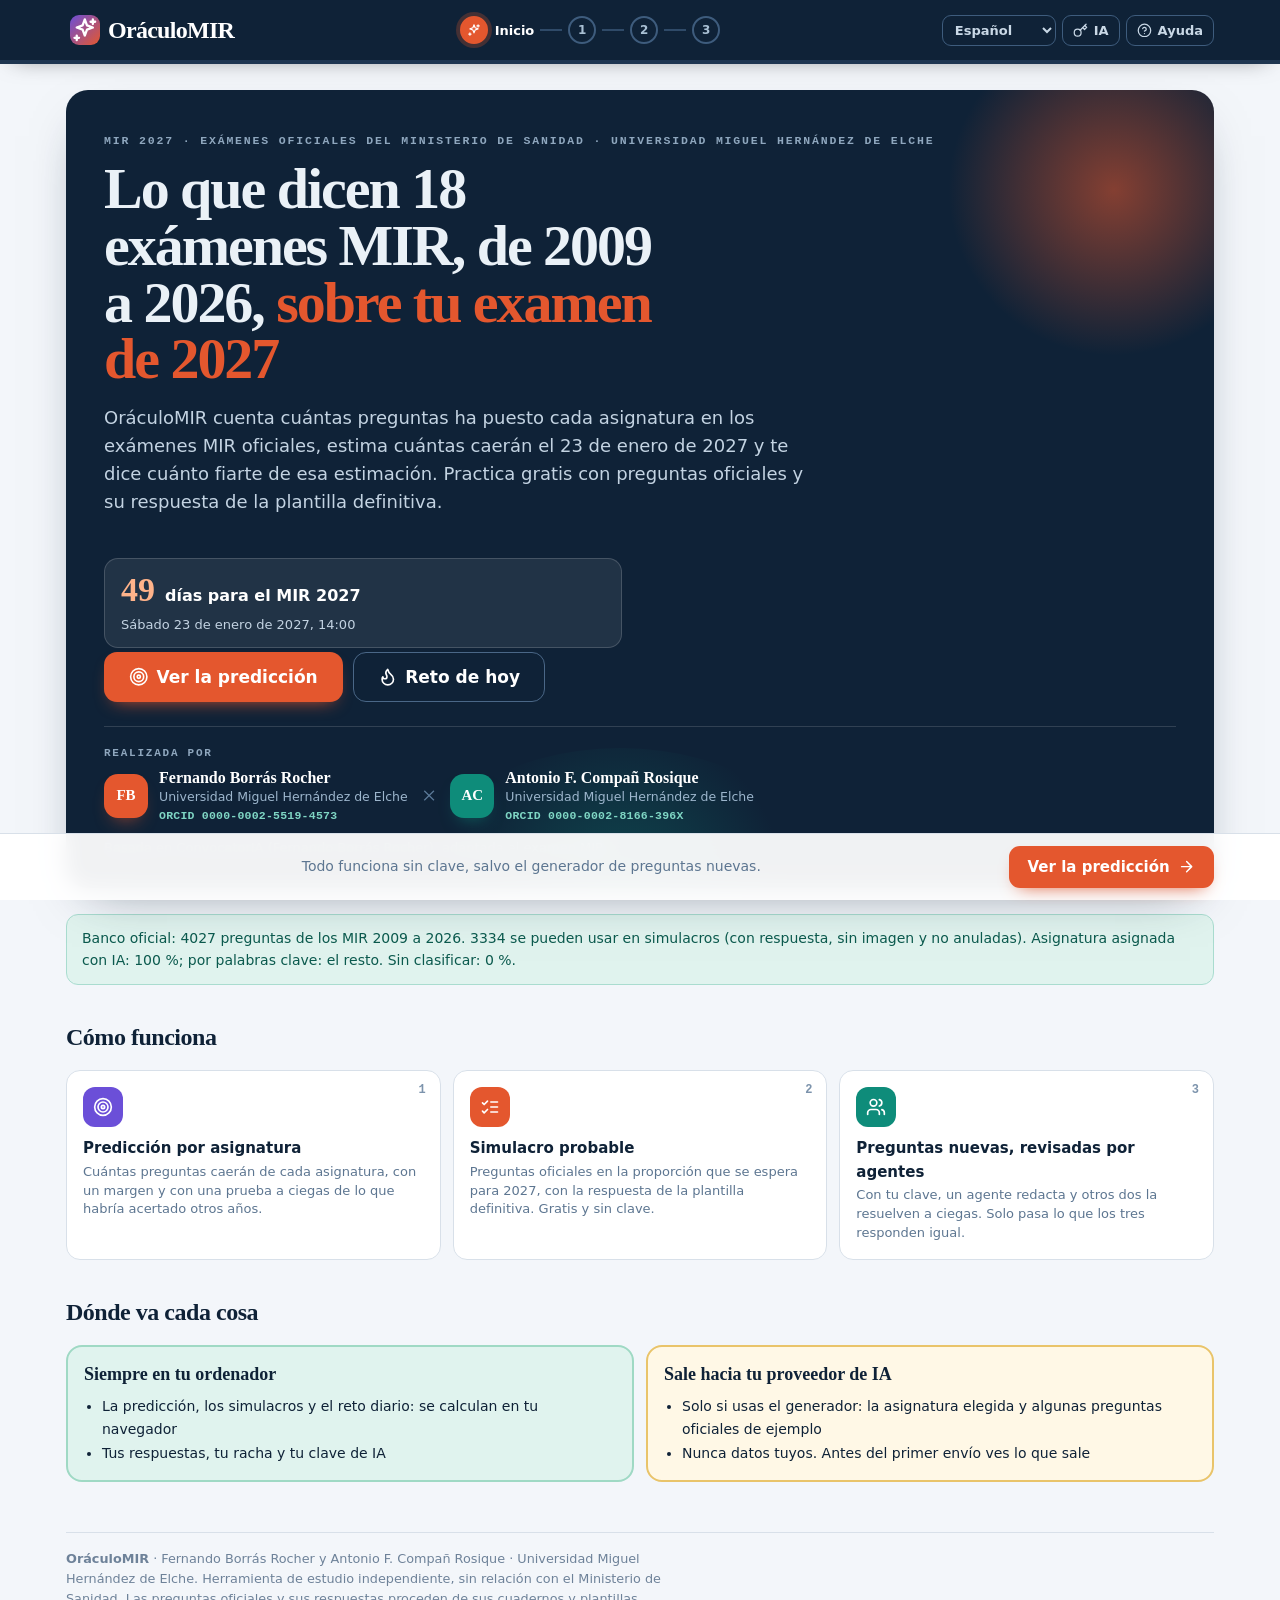
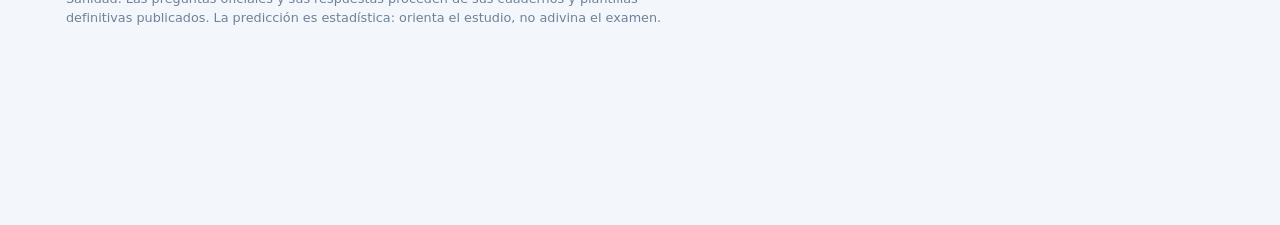
==== index.html @ 6fa1ce44 "Imágenes en las preguntas: 130 imágenes de 2012, 2013, 2022, 2023 y 2026, asignadas por rótulo (de t" ====
<!DOCTYPE html>
<html lang="es"><head><meta charset="utf-8"><meta name="viewport" content="width=device-width,initial-scale=1"><meta name="theme-color" content="#0F2237">
<meta http-equiv="Content-Security-Policy" content="default-src 'none'; script-src 'unsafe-inline'; style-src 'unsafe-inline' https://fonts.googleapis.com; font-src https://fonts.gstatic.com; img-src data: blob: 'self'; media-src blob: data:; connect-src https://api.openai.com https://generativelanguage.googleapis.com https://api.anthropic.com 'self'; base-uri 'none'; form-action 'none'">
<meta name="author" content="Fernando Borrás Rocher; Antonio F. Compañ Rosique">
<meta name="description" content="Qué asignaturas caerán en el MIR 2027, con simulacros de preguntas oficiales">
<title>OráculoMIR · Qué asignaturas caerán en el MIR 2027, con simulacros de preguntas oficiales</title><link rel="preconnect" href="https://fonts.googleapis.com">
<link rel="preconnect" href="https://fonts.gstatic.com" crossorigin>
<link href="https://fonts.googleapis.com/css2?family=Bricolage+Grotesque:opsz,wght@12..96,500;12..96,700;12..96,800&family=Instrument+Sans:ital,wght@0,400;0,500;0,600;0,700;1,400&family=JetBrains+Mono:wght@400;600&display=swap" rel="stylesheet">

<style>
:root{
  --tinta:#0F2237; --acero:#2E4B6B; --acero-claro:#7C93AC; --gris:#5D7691;
  --papel:#F3F6FA; --blanco:#FFFFFF; --linea:#D8E0E9; --linea-2:#E8EEF4;
  --brasa:#E4572E; --brasa-osc:#C9441F; --brasa-suave:#FDEBE4;
  --forjado:#0E7C6B; --forjado-suave:#E0F3EE; --aviso:#8A3617;
  --c-ctx:#1F6FB2; --c-comp:#6B4FD8; --c-rda:#0E8C7A; --c-tema:#C98200; --c-eval:#E4572E; --c-final:#2E4B6B;
  --sombra:0 1px 0 rgba(15,34,55,.05), 0 14px 34px -22px rgba(15,34,55,.45);
  --sombra-alta:0 2px 0 rgba(15,34,55,.04), 0 22px 50px -24px rgba(15,34,55,.55);
  --r:14px;
  --display:"Bricolage Grotesque",Georgia,serif;
  --texto:"Instrument Sans",system-ui,-apple-system,"Segoe UI",sans-serif;
  --mono:"JetBrains Mono",ui-monospace,monospace;
}
*{box-sizing:border-box}
html,body{margin:0;padding:0}
body{background:var(--papel);color:var(--tinta);font-family:var(--texto);font-size:16px;line-height:1.55;-webkit-font-smoothing:antialiased;padding-bottom:84px}
a{color:var(--acero)}
:focus-visible{outline:3px solid var(--brasa);outline-offset:2px;border-radius:6px}
.hidden{display:none!important}
svg.i{width:1.15em;height:1.15em;vertical-align:-.2em;fill:none;stroke:currentColor;stroke-width:2;stroke-linecap:round;stroke-linejoin:round;flex:none}
code{font-family:var(--mono);font-size:.85em;background:var(--linea-2);padding:1px 5px;border-radius:5px}

/* Barra superior */
.topbar{position:sticky;top:0;z-index:40;background:var(--tinta);color:#EAF1F7;box-shadow:0 6px 24px -14px rgba(0,0,0,.6)}
.tb-in{max-width:1180px;margin:0 auto;padding:10px 16px;display:flex;align-items:center;gap:14px}
.logo{background:none;border:0;color:#fff;font-family:var(--display);font-weight:800;font-size:24px;letter-spacing:-.03em;cursor:pointer;padding:2px 4px;display:flex;align-items:center;gap:8px}
.logo em{font-style:normal;color:var(--brasa)}
.logo .anv{width:30px;height:30px;border-radius:9px;background:var(--brasa);display:grid;place-items:center;color:#fff}
.stepper{flex:1;display:flex;align-items:center;justify-content:center;min-width:0}
.sdot{display:flex;align-items:center;gap:7px;background:none;border:0;color:#8FA7BE;font:600 13px var(--texto);padding:6px;cursor:pointer;border-radius:10px;white-space:nowrap}
.sdot:disabled{cursor:not-allowed;opacity:.45}
.sdot .n{width:28px;height:28px;border-radius:50%;display:grid;place-items:center;border:2px solid #3E5C7D;font-size:12px;color:#A9C0D4;transition:all .2s}
.sdot .n svg{width:14px;height:14px}
.sdot[data-state="done"] .n{background:var(--forjado);border-color:var(--forjado);color:#fff}
.sdot[data-state="now"]{color:#fff}
.sdot[data-state="now"] .n{background:var(--brasa);border-color:var(--brasa);color:#fff;box-shadow:0 0 0 4px rgba(228,87,46,.25)}
.sdot:not(:disabled):hover{background:rgba(255,255,255,.06)}
.sline{flex:0 1 26px;height:2px;background:#2F4A68;min-width:6px}
.sline.on{background:var(--forjado)}
.tb-tools{display:flex;gap:6px}
.tb-btn{background:transparent;border:1px solid #3E5C7D;color:#C9D8E6;border-radius:9px;padding:6px 10px;font:600 13px var(--texto);cursor:pointer;display:flex;align-items:center;gap:6px}
.tb-btn:hover{border-color:var(--brasa);color:#fff}
.progress{height:4px;background:#1E3550}
.progress span{display:block;height:100%;width:0;background:linear-gradient(90deg,var(--brasa),#F59E0B);transition:width .4s}
@media(max-width:960px){.sdot .lbl{display:none}.sdot[data-state="now"] .lbl{display:inline}}
@media(max-width:720px){
  .tb-in{flex-wrap:wrap;gap:8px}
  .stepper{order:3;flex-basis:100%;justify-content:space-between}
  .sdot[data-state="now"] .lbl{display:none}
  .tb-btn .lbl{display:none}
}

/* Pantallas */
main{max-width:1180px;margin:0 auto;padding:26px 16px 40px}
.screen{display:none}
.screen.on{display:block}
@media(prefers-reduced-motion:no-preference){.screen.on{animation:rise .35s cubic-bezier(.2,.7,.3,1) both}@keyframes rise{from{opacity:0;transform:translateY(10px)}to{opacity:1;transform:none}}}
.sh{display:flex;gap:18px;align-items:flex-start;margin:4px 0 22px}
.sh-ico{width:64px;height:64px;border-radius:18px;background:var(--c,var(--brasa));color:#fff;display:grid;place-items:center;flex:none;box-shadow:0 12px 24px -14px var(--c,var(--brasa))}
.sh-ico svg{width:32px;height:32px}
.sh-step{font:600 12px var(--mono);letter-spacing:.12em;text-transform:uppercase;color:var(--acero-claro);margin:4px 0}
.sh h2{font-family:var(--display);font-weight:800;font-size:clamp(26px,3.6vw,38px);letter-spacing:-.025em;line-height:1.05;margin:0 0 6px}
.sh-lede{margin:0;color:var(--gris);font-size:16.5px;max-width:70ch}
@media(max-width:600px){.sh-ico{width:48px;height:48px;border-radius:14px}.sh-ico svg{width:24px;height:24px}}

.card{background:var(--blanco);border:1px solid var(--linea);border-radius:var(--r);box-shadow:var(--sombra);padding:20px;margin-bottom:18px}
.card h3{font-family:var(--display);font-weight:700;font-size:19px;letter-spacing:-.01em;margin:0 0 4px;display:flex;align-items:center;gap:9px}
.card h3 .num{width:26px;height:26px;border-radius:8px;background:var(--tinta);color:#fff;font:700 13px var(--mono);display:grid;place-items:center}
.card .sub{margin:0 0 14px;color:var(--gris);font-size:14px}
.grid2{display:grid;grid-template-columns:1fr 1fr;gap:14px}
.cols{display:grid;grid-template-columns:minmax(0,1.45fr) minmax(0,1fr);gap:20px;align-items:start}
.sticky{position:sticky;top:96px}
@media(max-width:900px){.cols{grid-template-columns:1fr}.sticky{position:static}}
@media(max-width:640px){.grid2{grid-template-columns:1fr}}

label,.lab{display:block;font-size:13.5px;font-weight:600;margin:0 0 6px;color:var(--acero)}
label small,.lab small{font-weight:500;color:var(--acero-claro)}
input[type=text],input[type=password],input[type=number],textarea,select{width:100%;padding:11px 13px;border:1.5px solid var(--linea);border-radius:10px;font-family:var(--texto);font-size:15px;color:var(--tinta);background:#fff;transition:border-color .15s,box-shadow .15s}
input:focus,textarea:focus,select:focus{outline:none;border-color:var(--acero-claro);box-shadow:0 0 0 4px rgba(124,147,172,.18)}
input.bad{border-color:var(--brasa);box-shadow:0 0 0 4px rgba(228,87,46,.15)}
textarea{resize:vertical;min-height:96px;line-height:1.5}
input::placeholder,textarea::placeholder{color:#9DB0C2}
.field{margin-bottom:16px}
.help{font-size:12.8px;color:var(--gris);margin:6px 0 0}
.help b{color:var(--acero)}

button{font-family:var(--texto);cursor:pointer}
.btn{display:inline-flex;align-items:center;gap:8px;border-radius:11px;font-weight:600;font-size:15px;border:1.5px solid transparent;padding:11px 18px;transition:transform .08s,background .15s,border-color .15s;text-decoration:none;line-height:1.2}
.btn:active{transform:translateY(1px)}
.btn-primary{background:var(--brasa);color:#fff;box-shadow:0 8px 18px -10px var(--brasa)}
.btn-primary:hover{background:var(--brasa-osc)}
.btn-big{font-size:17px;padding:14px 24px;border-radius:13px}
.btn-dark{background:var(--tinta);color:#fff}
.btn-dark:hover{background:#1c3656}
.btn-ghost{background:#fff;border-color:var(--linea);color:var(--acero)}
.btn-ghost:hover{border-color:var(--acero-claro);background:#F7FAFC}
.btn-ok{background:var(--forjado);color:#fff}
.btn-ok:hover{background:#0b6457}
.btn-word{background:#2B579A;color:#fff}
.btn-word:hover{background:#1e3f7a}
.btn-sm{padding:7px 12px;font-size:13.5px;border-radius:9px}
.btn:disabled{opacity:.55;cursor:not-allowed}
.actions{display:flex;gap:10px;flex-wrap:wrap;align-items:center}

.chips{display:flex;gap:8px;flex-wrap:wrap}
.chip{background:#fff;border:1.5px solid var(--linea);border-radius:999px;padding:7px 13px;font-size:13.5px;color:var(--acero);cursor:pointer;display:inline-flex;align-items:center;gap:6px;line-height:1.25;text-align:left}
.chip:hover{border-color:var(--brasa);color:var(--brasa)}
.chip[aria-pressed="true"]{background:var(--tinta);border-color:var(--tinta);color:#fff}
.chip.mini-ex{font-size:12.5px;padding:4px 10px;border-style:dashed}
.seg{display:flex;flex-wrap:wrap;gap:6px}
.seg button{border:1.5px solid var(--linea);background:#fff;border-radius:9px;padding:7px 11px;font-size:13.5px;font-weight:600;color:var(--acero)}
.seg button:hover{border-color:var(--acero-claro)}
.seg button[aria-pressed="true"]{background:var(--tinta);border-color:var(--tinta);color:#fff}

.meto{display:grid;grid-template-columns:repeat(auto-fill,minmax(180px,1fr));gap:8px}
.meto button{text-align:left;background:#fff;border:1.5px solid var(--linea);border-radius:12px;padding:10px 12px;color:var(--tinta)}
.meto button b{display:block;font-size:14px}
.meto button span{display:block;font-size:12.3px;color:var(--gris);line-height:1.35;margin-top:2px}
.meto button:hover{border-color:var(--acero-claro)}
.meto button[aria-pressed="true"]{border-color:var(--tinta);box-shadow:0 0 0 2px var(--tinta);background:var(--papel)}

.tip{display:flex;gap:12px;background:#FFF8E6;border:1px solid #F3DDA0;border-radius:12px;padding:13px 15px;font-size:14px;color:#6B4E00;margin-bottom:18px}
.tip svg{width:22px;height:22px;color:#C98200;flex:none;margin-top:1px}
.tip strong{color:#523B00}
.aviso{background:var(--brasa-suave);border:1px solid #F3C7B5;border-radius:12px;padding:13px 15px;font-size:14px;color:var(--aviso);margin-bottom:16px}
.okbox{background:var(--forjado-suave);border:1px solid #A9DCCF;border-radius:12px;padding:13px 15px;font-size:14px;color:#0B5A4E;margin-bottom:16px;display:flex;gap:12px;align-items:center;flex-wrap:wrap}

/* Inicio */
.hero{background:var(--tinta);color:#EAF1F7;border-radius:22px;padding:40px 36px;position:relative;overflow:hidden;margin-bottom:26px;box-shadow:var(--sombra-alta)}
.hero::before{content:"";position:absolute;right:-80px;top:-80px;width:360px;height:360px;border-radius:50%;background:radial-gradient(circle,rgba(228,87,46,.55),transparent 65%)}
.hero::after{content:"";position:absolute;left:30%;bottom:-140px;width:420px;height:280px;border-radius:50%;background:radial-gradient(circle,rgba(14,140,122,.35),transparent 65%)}
.hero>*{position:relative;z-index:1}
@media(max-width:600px){.hero{padding:28px 20px;border-radius:18px}}
.eyebrow{font:600 11.5px var(--mono);letter-spacing:.16em;text-transform:uppercase;color:#8FA7BE;margin:0 0 14px}
.hero h1{font-family:var(--display);font-weight:800;font-size:clamp(34px,5.4vw,58px);line-height:.98;letter-spacing:-.035em;margin:0 0 16px;max-width:17ch}
.hero h1 em{font-style:normal;color:var(--brasa)}
.hero p.lede{max-width:62ch;font-size:18px;color:#C3D3E2;margin:0 0 24px}
.hero .actions .btn-ghost{background:transparent;color:#fff;border-color:#4A6787}
.hero .actions .btn-ghost:hover{border-color:#fff}
.draft{margin-top:18px;background:rgba(255,255,255,.07);border:1px solid rgba(255,255,255,.18);border-radius:12px;padding:12px 14px;display:flex;gap:12px;align-items:center;flex-wrap:wrap;font-size:14.5px}
.sec-title{font-family:var(--display);font-weight:800;font-size:24px;letter-spacing:-.02em;margin:34px 0 6px}
.sec-sub{color:var(--gris);margin:0 0 16px}
.journey{display:grid;grid-template-columns:repeat(4,1fr);gap:12px}
.jstop{background:#fff;border:1px solid var(--linea);border-radius:14px;padding:16px;position:relative}
.jstop .ji{width:40px;height:40px;border-radius:12px;display:grid;place-items:center;color:#fff;background:var(--c);margin-bottom:10px}
.jstop .ji svg{width:20px;height:20px}
.jstop b{display:block;font-size:15px;margin-bottom:2px}
.jstop span{display:block;font-size:13px;color:var(--gris);line-height:1.45}
.jstop .jn{position:absolute;top:12px;right:14px;font:700 12px var(--mono);color:var(--acero-claro)}
@media(max-width:900px){.journey{grid-template-columns:1fr 1fr}}
@media(max-width:480px){.journey{grid-template-columns:1fr}}

.parts{display:grid;grid-template-columns:repeat(auto-fill,minmax(250px,1fr));gap:10px}
.part{display:flex;gap:12px;align-items:flex-start;background:#fff;border:1px solid var(--linea);border-radius:12px;padding:12px 14px}
.part .pi{width:34px;height:34px;border-radius:10px;background:color-mix(in srgb,var(--c) 14%,#fff);color:var(--c);display:grid;place-items:center;flex:none}
.part b{display:block;font-size:14.5px}
.part span{display:block;font-size:12.8px;color:var(--gris);line-height:1.4}

.examples{display:grid;grid-template-columns:repeat(auto-fill,minmax(230px,1fr));gap:14px}
.excard{background:#fff;border:1px solid var(--linea);border-radius:16px;padding:16px;display:flex;flex-direction:column;gap:8px;box-shadow:var(--sombra);position:relative;overflow:hidden;text-align:left;font:inherit;color:inherit;cursor:pointer;transition:transform .15s,box-shadow .15s}
.excard:hover{transform:translateY(-3px);box-shadow:var(--sombra-alta)}
.excard::before{content:"";position:absolute;left:0;top:0;right:0;height:5px;background:var(--c)}
.excard .emo{font-size:32px;line-height:1}
.excard .area{font:700 11px var(--mono);letter-spacing:.1em;text-transform:uppercase;color:var(--acero-claro)}
.excard b{font-family:var(--display);font-size:18px;letter-spacing:-.01em;line-height:1.15}
.excard p{margin:0;font-size:13.5px;color:var(--gris);flex:1}
.badge{display:inline-flex;align-items:center;gap:5px;font-size:12px;font-weight:700;color:var(--c);background:color-mix(in srgb,var(--c) 12%,#fff);border-radius:999px;padding:3px 9px;align-self:flex-start}

/* Clave */
.keyrow{display:flex;gap:8px}
.keyrow input{flex:1;font-family:var(--mono);font-size:14px}
.eye{width:46px;flex:none;border:1.5px solid var(--linea);background:#fff;border-radius:10px;color:var(--acero);display:grid;place-items:center}
.light{display:flex;align-items:center;gap:10px;padding:12px 14px;border-radius:12px;background:var(--papel);margin-top:14px;font-size:14.5px;font-weight:600}
.light .bulbo{width:14px;height:14px;border-radius:50%;background:#B8C5D3;box-shadow:0 0 0 4px rgba(184,197,211,.3);flex:none}
.light[data-s="ok"] .bulbo{background:#16A34A;box-shadow:0 0 0 4px rgba(22,163,74,.22)}
.light[data-s="err"] .bulbo{background:var(--brasa);box-shadow:0 0 0 4px rgba(228,87,46,.22)}
.light[data-s="wait"] .bulbo{background:#F59E0B;box-shadow:0 0 0 4px rgba(245,158,11,.25)}
.olsteps{list-style:none;padding:0;margin:0;counter-reset:o;display:flex;flex-direction:column;gap:12px}
.olsteps li{counter-increment:o;display:flex;gap:12px;font-size:14.5px;align-items:flex-start}
.olsteps li::before{content:counter(o);width:28px;height:28px;border-radius:50%;background:var(--brasa-suave);color:var(--brasa);font:700 13px var(--mono);display:grid;place-items:center;flex:none}

/* Acordeones */
.acc{background:#fff;border:1px solid var(--linea);border-radius:var(--r);margin-bottom:12px;box-shadow:var(--sombra);overflow:hidden}
.acc>summary{list-style:none;cursor:pointer;padding:15px 18px;display:flex;align-items:center;gap:12px}
.acc>summary::-webkit-details-marker{display:none}
.acc>summary .ai{width:36px;height:36px;border-radius:10px;background:var(--papel);color:var(--acero);display:grid;place-items:center;flex:none}
.acc[open]>summary .ai{background:var(--tinta);color:#fff}
.acc>summary b{font-family:var(--display);font-size:17px;display:block}
.acc>summary small{display:block;color:var(--gris);font-size:13px}
.acc>summary .chev{margin-left:auto;transition:transform .2s;color:var(--acero-claro)}
.acc[open]>summary .chev{transform:rotate(180deg)}
.acc .inner{padding:4px 18px 18px;border-top:1px solid var(--linea-2)}
.acc .inner>*:first-child{margin-top:14px}
.prompt-ta{font-family:var(--mono);font-size:12.3px;min-height:130px;background:#FBFDFE}

/* Resumen lateral */
.sum h3{margin-bottom:10px}
.stats{display:grid;grid-template-columns:1fr 1fr;gap:8px;margin-bottom:14px}
.stat{background:var(--papel);border-radius:12px;padding:10px 12px}
.stat b{display:block;font:800 24px var(--display);letter-spacing:-.02em;line-height:1.1}
.stat span{font-size:12.3px;color:var(--gris)}
.checks{list-style:none;margin:0;padding:0;display:flex;flex-direction:column;gap:6px;font-size:14px}
.checks li{display:flex;gap:9px;align-items:center;color:var(--gris)}
.checks li .ck{width:20px;height:20px;border-radius:50%;border:2px solid var(--linea);display:grid;place-items:center;flex:none}
.checks li.on{color:var(--tinta)}
.checks li.on .ck{background:var(--forjado);border-color:var(--forjado);color:#fff}
.checks li .ck svg{width:12px;height:12px}
.docname{margin-top:14px;padding:11px 13px;border-radius:11px;background:var(--tinta);color:#C3D3E2;font-size:13.5px}
.docname b{color:#fff}

/* Generación */
.agents{display:flex;flex-direction:column;gap:10px}
.agent{background:#fff;border:1px solid var(--linea);border-radius:var(--r);box-shadow:var(--sombra);overflow:hidden;transition:border-color .2s}
.agent-h{display:flex;align-items:center;gap:14px;padding:14px 16px;cursor:pointer}
.agent .ai{width:42px;height:42px;border-radius:12px;background:color-mix(in srgb,var(--c) 14%,#fff);color:var(--c);display:grid;place-items:center;flex:none;transition:all .2s}
.agent .ai svg{width:20px;height:20px}
.agent-t{flex:1;min-width:0}
.agent-t b{display:block;font-family:var(--display);font-size:16.5px}
.agent-t span{display:block;font-size:13px;color:var(--gris)}
.pill{font-size:12.5px;font-weight:700;border-radius:999px;padding:4px 10px;background:var(--linea-2);color:var(--gris);white-space:nowrap}
.agent[data-s="run"]{border-color:#F59E0B}
.agent[data-s="run"] .ai{background:var(--c);color:#fff;animation:pulse 1s infinite alternate}
.agent[data-s="run"] .pill{background:#FFF1D6;color:#8A5A00}
.agent[data-s="ok"] .ai{background:var(--c);color:#fff}
.agent[data-s="ok"] .pill{background:var(--forjado-suave);color:var(--forjado)}
.agent[data-s="err"]{border-color:var(--brasa)}
.agent[data-s="err"] .pill{background:var(--brasa-suave);color:var(--brasa)}
.agent-b{display:none;padding:4px 18px 16px 72px;font-size:14px;border-top:1px solid var(--linea-2);background:#FBFDFE}
.agent.open .agent-b{display:block}
@media(max-width:600px){.agent-b{padding-left:18px}}
@keyframes pulse{from{transform:scale(1);box-shadow:0 0 0 0 rgba(228,87,46,.5)}to{transform:scale(1.06);box-shadow:0 0 0 10px rgba(228,87,46,0)}}
.forging{display:flex;align-items:center;gap:14px;padding:16px 18px;border-radius:14px;background:var(--tinta);color:#fff;margin-bottom:16px}
.forging .spark{width:44px;height:44px;border-radius:12px;background:var(--brasa);display:grid;place-items:center;flex:none;animation:pulse 1s infinite alternate}
.forging.done .spark{background:var(--forjado);animation:none}
.forging.err .spark{animation:none}
.forging b{font-family:var(--display);font-size:18px;display:block}
.forging span{font-size:14px;color:#C3D3E2}
.mini-list{margin:10px 0 0;padding:0;list-style:none}
.mini-list li{padding:5px 0;border-bottom:1px solid var(--linea-2)}
.mini-list li:last-child{border-bottom:0}
.code{display:inline-block;font:700 11px var(--mono);border-radius:5px;padding:1px 6px;margin-right:6px;background:var(--linea-2);color:var(--acero)}

/* Guía */
.res-head{display:flex;gap:14px;align-items:center;flex-wrap:wrap;margin-bottom:16px}
.res-head h2{font-family:var(--display);font-weight:800;font-size:clamp(24px,3vw,32px);letter-spacing:-.02em;margin:0;flex:1;min-width:240px;line-height:1.1}
.doc{background:#fff;border:1px solid var(--linea);border-radius:18px;box-shadow:var(--sombra-alta);padding:40px 44px;max-width:900px;margin:0 auto}
@media(max-width:700px){.doc{padding:22px 16px}}
.doc-h{border-bottom:3px solid var(--tinta);padding-bottom:18px;margin-bottom:26px}
.doc-kind{font:600 12px var(--mono);letter-spacing:.12em;text-transform:uppercase;color:var(--brasa);margin:0 0 6px}
.doc-h h1{font-family:var(--display);font-weight:800;font-size:clamp(26px,3.4vw,36px);letter-spacing:-.025em;line-height:1.05;margin:0 0 12px}
.meta{display:flex;flex-wrap:wrap;gap:6px}
.meta span{font-size:12.8px;font-weight:600;background:var(--papel);color:var(--acero);border-radius:999px;padding:4px 11px}
.dsec{margin-bottom:28px}
.dsec h2{font-family:var(--display);font-weight:700;font-size:20px;letter-spacing:-.01em;margin:0 0 10px;display:flex;align-items:center;gap:10px}
.dsec h2 .num{width:28px;height:28px;border-radius:8px;background:var(--tinta);color:#fff;font:700 13px var(--mono);display:grid;place-items:center;flex:none}
.dsec p{margin:0 0 10px;max-width:75ch}
.sublab{font-size:13px;font-weight:700;color:var(--acero-claro);margin:14px 0 6px}
.row{display:flex;gap:10px;padding:8px 0;border-bottom:1px solid var(--linea-2);font-size:14.5px;align-items:flex-start}
.row:last-child{border-bottom:0}
.row .code{margin-top:2px;flex:none}
.code.cg{background:#E6F0FA;color:var(--c-ctx)}
.code.ce{background:#EEEAFB;color:var(--c-comp)}
.code.bl{background:var(--forjado-suave);color:var(--forjado)}
.code.tm{background:var(--tinta);color:#fff}
.row .hrs{margin-left:auto;font-size:12.5px;color:var(--gris);white-space:nowrap}
.blk{font-weight:700;margin:16px 0 4px;display:flex;gap:8px;align-items:baseline}
.blk small{font-weight:500;color:var(--gris)}
.tbl-wrap{overflow-x:auto}
table.t{width:100%;border-collapse:collapse;font-size:14px}
table.t th{background:var(--tinta);color:#fff;text-align:left;padding:9px 11px;font-size:12.5px;font-weight:700}
table.t td{padding:9px 11px;border-bottom:1px solid var(--linea-2);vertical-align:top}
table.t tr:nth-child(even) td{background:#FAFCFE}
.peso{font-weight:800;color:var(--brasa);white-space:nowrap}
.note{margin-top:12px;padding:11px 14px;background:var(--papel);border-left:4px solid var(--forjado);border-radius:8px;font-size:14px}
.demo-flag{background:#FFF8E6;border:1px solid #F3DDA0;color:#6B4E00;border-radius:12px;padding:11px 15px;font-size:14px;margin:0 auto 16px;max-width:900px;display:flex;gap:10px;align-items:center;flex-wrap:wrap}
.demo-flag svg{color:#C98200}

/* Navegación inferior */
.bottomnav{position:fixed;left:0;right:0;bottom:0;z-index:35;background:rgba(255,255,255,.94);backdrop-filter:blur(10px);-webkit-backdrop-filter:blur(10px);border-top:1px solid var(--linea)}
.bn-in{max-width:1180px;margin:0 auto;padding:12px 16px;display:flex;align-items:center;gap:12px}
.bn-hint{flex:1;text-align:center;font-size:14px;color:var(--gris)}
.bn-hint b{color:var(--tinta)}
@media(max-width:600px){.bn-hint{display:none}.bn-in{justify-content:space-between}}

/* Modal */
.modal{position:fixed;inset:0;z-index:60;background:rgba(15,34,55,.55);display:none;align-items:flex-start;justify-content:center;padding:6vh 16px;overflow:auto}
.modal.on{display:flex}
.modal-box{background:#fff;border-radius:18px;max-width:760px;width:100%;box-shadow:var(--sombra-alta);overflow:hidden}
.modal-head{display:flex;align-items:center;gap:12px;padding:16px 20px;background:var(--tinta);color:#fff}
.modal-head h2{font-family:var(--display);font-size:22px;margin:0;flex:1}
.modal-head button{background:transparent;border:1px solid #4A6787;color:#fff;border-radius:9px;padding:6px 10px}
.modal-body{padding:18px 20px 22px}
.glos{display:grid;grid-template-columns:1fr 1fr;gap:10px}
@media(max-width:600px){.glos{grid-template-columns:1fr}}
.glos div{background:var(--papel);border-radius:12px;padding:12px 14px}
.glos b{display:block;font-family:var(--display);font-size:16px;margin-bottom:2px}
.glos span{font-size:13.8px;color:var(--acero)}
.hist{display:flex;align-items:center;gap:12px;padding:12px 14px;border:1px solid var(--linea);border-radius:12px;margin-bottom:8px}
.hist-t{flex:1;min-width:0;cursor:pointer}
.hist-t b{display:block;font-size:15px}
.hist-t span{font-size:12.8px;color:var(--gris)}
.hist:hover{border-color:var(--acero-claro)}
.iconbtn{width:34px;height:34px;border-radius:9px;border:1.5px solid var(--linea);background:#fff;color:var(--acero);display:grid;place-items:center;padding:0}
.iconbtn:hover{border-color:var(--brasa);color:var(--brasa)}
.empty{text-align:center;color:var(--gris);padding:30px 10px}

.toast{position:fixed;left:50%;bottom:96px;transform:translateX(-50%) translateY(20px);background:var(--tinta);color:#fff;padding:11px 18px;border-radius:12px;font-size:14.5px;font-weight:600;opacity:0;pointer-events:none;transition:all .25s;z-index:70;max-width:90vw;text-align:center;box-shadow:var(--sombra-alta)}
.toast.on{opacity:1;transform:translateX(-50%)}
footer{max-width:1180px;margin:0 auto;padding:0 16px 30px;font-size:13px;color:#6E8299}
footer hr{border:0;border-top:1px solid var(--linea);margin:0 0 14px}

@media print{
  body{background:#fff;padding:0}
  .topbar,.bottomnav,.res-head,.demo-flag,.okbox,footer,.toast,.modal{display:none!important}
  main{padding:0;max-width:none}
  .screen{display:none!important}
  
  .doc{box-shadow:none;border:0;padding:0;max-width:none}
  .dsec{break-inside:avoid-page}
  table.t th{-webkit-print-color-adjust:exact;print-color-adjust:exact}
}
/* ══ v2 ══ */
.grid3{display:grid;grid-template-columns:repeat(3,1fr);gap:12px}
@media(max-width:640px){.grid3{grid-template-columns:1fr}}
.feats{display:grid;grid-template-columns:repeat(4,1fr);gap:12px}
@media(max-width:960px){.feats{grid-template-columns:1fr 1fr}}
@media(max-width:520px){.feats{grid-template-columns:1fr}}
.feat{background:#fff;border:1px solid var(--linea);border-radius:14px;padding:16px;border-top:4px solid var(--c)}
.feat .pi{width:38px;height:38px;border-radius:11px;background:color-mix(in srgb,var(--c) 14%,#fff);color:var(--c);display:grid;place-items:center;margin-bottom:10px}
.feat b{display:block;font-family:var(--display);font-size:17px;margin-bottom:3px}
.feat span{display:block;font-size:13.5px;color:var(--gris);line-height:1.45}
.importbar{display:flex;gap:14px;align-items:center;flex-wrap:wrap;background:var(--tinta);color:#EAF1F7;border-radius:var(--r);padding:14px 16px;margin-bottom:18px}
.importbar .pi{width:40px;height:40px;border-radius:11px;background:var(--brasa);display:grid;place-items:center;flex:none}
.importbar b{display:block;font-size:15px}
.importbar span{display:block;font-size:13.3px;color:#A9C0D4}
.importbar .btn-dark{background:#fff;color:var(--tinta)}
.importbar .btn-dark:hover{background:#EAF1F7}
.inacc{border-top:1px solid var(--linea-2);margin-top:4px;padding-top:12px}
.inacc>summary{list-style:none;cursor:pointer;display:flex;align-items:center;gap:8px;font-size:14px;font-weight:600;color:var(--acero)}
.inacc>summary::-webkit-details-marker{display:none}
.inacc>summary .chev{margin-left:auto;transition:transform .2s;color:var(--acero-claro)}
.inacc[open]>summary .chev{transform:rotate(180deg)}
.rec{display:inline-block;font:700 11px var(--texto);background:var(--forjado-suave);color:var(--forjado);border-radius:999px;padding:2px 8px;vertical-align:2px;margin-left:4px}
.checkgrid{display:grid;grid-template-columns:1fr 1fr;gap:8px}
@media(max-width:560px){.checkgrid{grid-template-columns:1fr}}
.checkgrid label{display:flex;gap:9px;align-items:center;margin:0;padding:9px 11px;border-radius:10px;background:var(--papel);font-weight:500;color:var(--tinta);cursor:pointer;font-size:14px}
.checkgrid input{width:18px;height:18px;accent-color:var(--forjado);margin:0}
.checkgrid label:has(input:checked){background:var(--forjado-suave)}
.drop{display:flex;flex-direction:column;align-items:center;gap:4px;text-align:center;border:2px dashed var(--linea);border-radius:14px;padding:24px;cursor:pointer;color:var(--acero);margin:0;font-weight:500}
.drop svg{width:30px;height:30px;color:var(--brasa)}
.drop b{font-size:15px;color:var(--tinta)}
.drop span{font-size:13px;color:var(--gris)}
.drop.over,.drop:hover{border-color:var(--brasa);background:var(--brasa-suave)}



/* selector de idioma (65-i18n) */
.tb-lang{display:flex;align-items:center}.tb-sel{background:transparent;border:1px solid #3E5C7D;color:#C9D8E6;border-radius:9px;padding:6px 8px;font:600 13px var(--texto);cursor:pointer;max-width:120px}.tb-sel:hover{border-color:var(--brasa);color:#fff}.tb-sel:focus-visible{outline:2px solid var(--brasa);outline-offset:2px}.tb-sel option{color:#0F2237;background:#fff}
/* ══ Estilos propios de la app (se añaden a forja-base.css). Prefijo fa- para no chocar con clases de Forja ══ */
.logo .anv{background:linear-gradient(135deg,var(--brasa),#C98200)}
.hero{padding:44px 38px 30px}.hero h1{max-width:20ch}.fa-inicio{margin:14px 0 0;font-size:14px;color:#C3D3E2}.fa-inicio:empty{display:none}.fa-inicio b{color:#fff}
/* autores con ORCID */
.fa-autores{display:flex;gap:14px;align-items:center;flex-wrap:wrap;margin-top:24px;padding-top:20px;border-top:1px solid rgba(255,255,255,.14)}.fa-autores-cap{font:600 11px var(--mono);letter-spacing:.16em;text-transform:uppercase;color:#8FA7BE;width:100%;margin-bottom:-4px}
.fa-autor{display:flex;gap:11px;align-items:center}.fa-autor b{display:block;color:#fff;font:700 16px var(--display)}.fa-autor small{display:block;color:#9DB6CD;font-size:12.5px;max-width:34ch}.fa-av{width:44px;height:44px;border-radius:14px;background:var(--c);color:#fff;display:grid;place-items:center;font:800 15px var(--display);flex:none;box-shadow:0 10px 20px -12px var(--c)}.fa-x{font:300 26px var(--display);color:#5D7C9B}
.fa-orcid{display:block;margin-top:2px;font:600 11.5px var(--mono);letter-spacing:.02em;color:#7FD6C4!important;text-decoration:none}.fa-orcid:hover{text-decoration:underline}.fa-idea{width:100%;margin:2px 0 0;font-size:13px;color:#9DB6CD;max-width:72ch}
/* zonas «dónde va cada cosa» */
.zonas{display:grid;grid-template-columns:1fr 1fr;gap:12px}@media(max-width:760px){.zonas{grid-template-columns:1fr}}.zona{border-radius:16px;padding:14px 16px;border:2px solid}.zona.l{border-color:#9FD9C4;background:var(--forjado-suave)}.zona.n{border-color:#E9C46A;background:#FFF8E6}.zona h4{margin:0 0 6px;font-family:var(--display);font-size:18px}.zona ul{margin:0;padding-left:18px;font-size:14px;line-height:1.7}
.sec-title+.zonas,.sec-title+.journey{margin-top:14px}
/* formularios y utilidades */
.field input[type=text],.field input[type=number],.field select,.field textarea{width:100%;padding:10px 12px;border:1.5px solid var(--linea);border-radius:10px;font:15px var(--texto);background:#fff;color:var(--tinta)}.field textarea{line-height:1.55;resize:vertical}.field label{display:block;font:700 13px var(--texto);color:var(--acero);margin-bottom:5px}
.field input:focus,.field select:focus,.field textarea:focus{outline:none;border-color:var(--brasa);box-shadow:0 0 0 3px rgba(228,87,46,.18)}
.grid3{display:grid;grid-template-columns:repeat(3,1fr);gap:12px}.grid2{display:grid;grid-template-columns:1fr 1fr;gap:14px}@media(max-width:760px){.grid3,.grid2{grid-template-columns:1fr}}
.card .actions{margin-top:12px}.card h3{margin-top:0}.fa-chk{display:flex;gap:8px;align-items:center;font:500 14.5px var(--texto);cursor:pointer}
.fa-chip{display:inline-block;font:700 11.5px var(--texto);border-radius:999px;padding:3px 10px;background:var(--linea-2);color:var(--acero)}.fa-chip.ok{background:var(--forjado-suave);color:#0B5A4E}.fa-chip.aviso{background:#FFF1D6;color:#7A4B00}.fa-chip.error{background:var(--brasa-suave);color:var(--aviso)}
.fa-pre{white-space:pre-wrap;font:12.5px/1.5 var(--mono);background:#0B1C2E;color:#D6E4F0;border-radius:12px;padding:12px;max-height:300px;overflow:auto}
.spin{display:inline-block;width:14px;height:14px;border:2px solid var(--linea);border-top-color:var(--brasa);border-radius:50%;animation:fa-s .8s linear infinite;vertical-align:-2px}@keyframes fa-s{to{transform:rotate(360deg)}}
.fa-foot{max-width:1180px;margin:10px auto 0;padding:0 16px 110px}.fa-foot hr{border:0;border-top:1px solid var(--linea);margin:0 0 16px}.fa-foot p{margin:0;font-size:12.8px;color:#6E8299;max-width:76ch;line-height:1.55}
.glos div{display:block;margin-bottom:12px}.glos b{display:block}
table{border-collapse:collapse;width:100%;font-size:13.8px}th{background:var(--papel);color:var(--acero);font:700 11px var(--mono);letter-spacing:.07em;text-transform:uppercase;text-align:left}td,th{padding:10px 12px;border-bottom:1px solid var(--linea-2);vertical-align:top}.table-wrap{overflow-x:auto}
/* barra superior con muchos pasos: solo el actual lleva nombre (evita desbordes) */
.tb-in{gap:10px}.stepper{min-width:0;flex:1 1 auto;justify-content:center;gap:2px}.sdot:not([data-state="now"]) .lbl{display:none}.sdot{padding-left:4px;padding-right:4px}.sline{min-width:8px;flex:0 1 22px}.logo,.tb-tools{flex:none}
@media(max-width:900px){.tb-btn .lbl{display:none}}@media(max-width:720px){.hero{padding:28px 20px 24px}}
@media (prefers-reduced-motion:reduce){*{transition:none!important;animation:none!important}}
/* ══ OráculoMIR (prefijo om-) ══ */
.logo .anv{background:linear-gradient(135deg,#6B4FD8,var(--brasa))}
.om-cuenta{display:inline-flex;flex-wrap:wrap;align-items:baseline;gap:6px 10px;margin:18px 0 4px;padding:12px 16px;border-radius:14px;background:rgba(255,255,255,.08);border:1px solid rgba(255,255,255,.16);color:#fff}
.om-cuenta b{font:800 34px var(--display);color:#FFB38A}.om-cuenta span{font:600 16px var(--texto)}.om-cuenta small{width:100%;color:#C3D3E2;font-size:13px}
.om-estado{max-width:1180px;margin:18px auto 0}.om-estado:empty{display:none}
.om-h3{display:block}
.om-tabla td{vertical-align:middle}.om-tabla td:nth-child(3){min-width:150px}
.om-bar{position:relative;height:22px;border-radius:7px;background:var(--linea-2);overflow:hidden}.om-bar span{position:absolute;inset:0 auto 0 0;background:linear-gradient(90deg,#6B4FD8,var(--brasa));border-radius:7px}
.om-bar em{position:relative;display:block;padding:0 8px;font:800 13px/22px var(--mono);font-style:normal;color:#fff;text-shadow:0 1px 2px rgba(0,0,0,.45)}
.om-cab{display:flex;flex-wrap:wrap;gap:6px;margin-bottom:10px}
.om-enun{font-size:16.5px;line-height:1.6;margin:6px 0 14px;color:var(--tinta)}
.om-ops{display:grid;gap:9px}
.om-op{display:flex;gap:12px;align-items:flex-start;text-align:left;width:100%;min-height:48px;padding:11px 14px;border:2px solid var(--linea);border-radius:12px;background:#fff;font:15px/1.5 var(--texto);color:var(--tinta);cursor:pointer}
.om-op b{flex:none;width:26px;height:26px;border-radius:8px;display:grid;place-items:center;background:var(--linea-2);font:800 13px var(--mono)}
.om-op:hover:not(:disabled){border-color:#6B4FD8}.om-op:focus-visible{outline:3px solid #6B4FD8;outline-offset:2px}
.om-op.sel{border-color:#6B4FD8;background:#F1EDFF}.om-op.sel b{background:#6B4FD8;color:#fff}
.om-op.ok{border-color:#0E8C7A;background:var(--forjado-suave)}.om-op.ok b{background:#0E8C7A;color:#fff}
.om-op.ko{border-color:var(--brasa);background:var(--brasa-suave)}.om-op.ko b{background:var(--brasa);color:#fff}
.om-op:disabled{cursor:default;opacity:1}
.om-rejilla{display:flex;flex-wrap:wrap;gap:5px;margin-top:14px}
.om-cel{min-width:34px;height:34px;border-radius:8px;border:1.5px solid var(--linea);background:#fff;font:700 12px var(--mono);color:var(--acero);cursor:pointer}
.om-cel.resp{background:#F1EDFF;border-color:#6B4FD8}.om-cel.ok{background:#0E8C7A;border-color:#0E8C7A;color:#fff}.om-cel.ko{background:var(--brasa);border-color:var(--brasa);color:#fff}.om-cel.act{outline:3px solid var(--tinta);outline-offset:1px}
.om-marcador{display:grid;grid-template-columns:repeat(5,minmax(0,1fr));gap:8px;margin:6px 0 14px}@media(max-width:620px){.om-marcador{grid-template-columns:repeat(3,minmax(0,1fr))}}
.om-marcador div{background:var(--papel);border-radius:12px;padding:10px;text-align:center}.om-marcador b{display:block;font:800 26px var(--display);color:var(--tinta)}.om-marcador span{font-size:12.5px;color:var(--acero)}
.om-share{white-space:pre-wrap;font:15px/1.6 var(--mono);background:var(--papel);border-radius:12px;padding:12px;margin:0 0 12px}
.om-gen{border:1.5px solid var(--linea);border-radius:12px;padding:10px 14px;margin:10px 0}.om-gen summary{cursor:pointer;line-height:1.55}
.om-ol{margin:10px 0;padding-left:22px}.om-ol li{margin:3px 0}.om-ok{font-weight:700;color:#0B5A4E}
.om-bar.corto em{color:var(--tinta);text-shadow:none;padding-left:calc(var(--w,0%) + 6px)}
.om-exp:empty{display:none}.om-expbox{margin-top:10px;padding:12px 14px;border-radius:12px;background:#F6F3FF;border:1px solid #DCD3FF}
.om-res{padding:9px 0;border-bottom:1px solid var(--linea-2);font-size:14.5px;line-height:1.5}.om-res small{color:var(--acero)}
.om-img{display:block;margin:0 0 14px;border-radius:12px;overflow:hidden;border:1px solid var(--linea);background:#111}.om-img img{display:block;width:100%;max-height:460px;object-fit:contain}
</style></head>
<body>
<svg style="display:none" aria-hidden="true">
  <symbol id="i-key" viewBox="0 0 24 24"><circle cx="7.5" cy="15.5" r="5.5"/><path d="m21 2-9.6 9.6"/><path d="m15.5 7.5 3 3L22 7l-3-3"/></symbol>
  <symbol id="i-grid" viewBox="0 0 24 24"><rect x="3" y="3" width="7" height="7" rx="1.5"/><rect x="14" y="3" width="7" height="7" rx="1.5"/><rect x="3" y="14" width="7" height="7" rx="1.5"/><rect x="14" y="14" width="7" height="7" rx="1.5"/></symbol>
  <symbol id="i-pencil" viewBox="0 0 24 24"><path d="M17 3a2.85 2.83 0 1 1 4 4L7.5 20.5 2 22l1.5-5.5Z"/></symbol>
  <symbol id="i-sliders" viewBox="0 0 24 24"><path d="M4 21v-7M4 10V3M12 21v-9M12 8V3M20 21v-5M20 12V3M1 14h6M9 8h6M17 16h6"/></symbol>
  <symbol id="i-play" viewBox="0 0 24 24"><circle cx="12" cy="12" r="10"/><path d="m10 8 6 4-6 4z"/></symbol>
  <symbol id="i-rocket" viewBox="0 0 24 24"><path d="M4.5 16.5c-1.5 1.26-2 5-2 5s3.74-.5 5-2c.71-.84.7-2.13-.09-2.91a2.18 2.18 0 0 0-2.91-.09z"/><path d="m12 15-3-3a22 22 0 0 1 2-3.95A12.88 12.88 0 0 1 22 2c0 2.72-.78 7.5-6 11a22.35 22.35 0 0 1-4 2z"/><path d="M9 12H4s.55-3.03 2-4c1.62-1.08 5 0 5 0"/><path d="M12 15v5s3.03-.55 4-2c1.08-1.62 0-5 0-5"/></symbol>
  <symbol id="i-chat" viewBox="0 0 24 24"><path d="M21 15a2 2 0 0 1-2 2H7l-4 4V5a2 2 0 0 1 2-2h14a2 2 0 0 1 2 2z"/><path d="M8 9h8M8 13h5"/></symbol>
  <symbol id="i-quiz" viewBox="0 0 24 24"><path d="m3 17 2 2 4-4"/><path d="m3 7 2 2 4-4"/><path d="M13 6h8M13 12h8M13 18h8"/></symbol>
  <symbol id="i-cards" viewBox="0 0 24 24"><rect x="8" y="8" width="14" height="14" rx="2"/><path d="M4 16c-1.1 0-2-.9-2-2V4c0-1.1.9-2 2-2h10c1.1 0 2 .9 2 2"/></symbol>
  <symbol id="i-doc" viewBox="0 0 24 24"><path d="M14 2H6a2 2 0 0 0-2 2v16a2 2 0 0 0 2 2h12a2 2 0 0 0 2-2V8z"/><path d="M14 2v6h6M16 13H8M16 17H8M10 9H8"/></symbol>
  <symbol id="i-bulb" viewBox="0 0 24 24"><path d="M15 14c.2-1 .7-1.7 1.5-2.5 1-.9 1.5-2.2 1.5-3.5A6 6 0 0 0 6 8c0 1 .2 2.2 1.5 3.5.7.7 1.3 1.5 1.5 2.5"/><path d="M9 18h6M10 22h4"/></symbol>
  <symbol id="i-help" viewBox="0 0 24 24"><circle cx="12" cy="12" r="10"/><path d="M9.1 9a3 3 0 0 1 5.8 1c0 2-3 3-3 3M12 17h.01"/></symbol>
  <symbol id="i-right" viewBox="0 0 24 24"><path d="M5 12h14M12 5l7 7-7 7"/></symbol>
  <symbol id="i-left" viewBox="0 0 24 24"><path d="M19 12H5M12 19l-7-7 7-7"/></symbol>
  <symbol id="i-check" viewBox="0 0 24 24"><path d="M20 6 9 17l-5-5"/></symbol>
  <symbol id="i-download" viewBox="0 0 24 24"><path d="M21 15v4a2 2 0 0 1-2 2H5a2 2 0 0 1-2-2v-4M7 10l5 5 5-5M12 15V3"/></symbol>
  <symbol id="i-upload" viewBox="0 0 24 24"><path d="M21 15v4a2 2 0 0 1-2 2H5a2 2 0 0 1-2-2v-4M17 8l-5-5-5 5M12 3v12"/></symbol>
  <symbol id="i-save" viewBox="0 0 24 24"><path d="M19 21H5a2 2 0 0 1-2-2V5a2 2 0 0 1 2-2h11l5 5v11a2 2 0 0 1-2 2z"/><path d="M17 21v-8H7v8M7 3v5h8"/></symbol>
  <symbol id="i-github" viewBox="0 0 24 24"><path d="M9 19c-5 1.5-5-2.5-7-3m14 6v-3.87a3.37 3.37 0 0 0-.94-2.61c3.14-.35 6.44-1.54 6.44-7A5.44 5.44 0 0 0 20 4.77 5.07 5.07 0 0 0 19.91 1S18.73.65 16 2.48a13.38 13.38 0 0 0-7 0C6.27.65 5.09 1 5.09 1A5.07 5.07 0 0 0 5 4.77a5.44 5.44 0 0 0-1.5 3.78c0 5.42 3.3 6.61 6.44 7A3.37 3.37 0 0 0 9 18.13V22"/></symbol>
  <symbol id="i-archive" viewBox="0 0 24 24"><rect x="2" y="3" width="20" height="5" rx="1"/><path d="M4 8v11a2 2 0 0 0 2 2h12a2 2 0 0 0 2-2V8M10 12h4"/></symbol>
  <symbol id="i-bookmark" viewBox="0 0 24 24"><path d="m19 21-7-4-7 4V5a2 2 0 0 1 2-2h10a2 2 0 0 1 2 2z"/></symbol>
  <symbol id="i-globe" viewBox="0 0 24 24"><circle cx="12" cy="12" r="10"/><path d="M2 12h20M12 2a15.3 15.3 0 0 1 4 10 15.3 15.3 0 0 1-4 10 15.3 15.3 0 0 1-4-10 15.3 15.3 0 0 1 4-10z"/></symbol>
  <symbol id="i-sparkles" viewBox="0 0 24 24"><path d="M12 3l1.9 5.1L19 10l-5.1 1.9L12 17l-1.9-5.1L5 10l5.1-1.9z"/><path d="M19 3v4M17 5h4M5 17v4M3 19h4"/></symbol>
  <symbol id="i-eye" viewBox="0 0 24 24"><path d="M2 12s3.5-7 10-7 10 7 10 7-3.5 7-10 7S2 12 2 12z"/><circle cx="12" cy="12" r="3"/></symbol>
  <symbol id="i-trash" viewBox="0 0 24 24"><path d="M3 6h18M19 6v14a2 2 0 0 1-2 2H7a2 2 0 0 1-2-2V6M8 6V4a2 2 0 0 1 2-2h4a2 2 0 0 1 2 2v2"/></symbol>
  <symbol id="i-up" viewBox="0 0 24 24"><path d="m18 15-6-6-6 6"/></symbol>
  <symbol id="i-down" viewBox="0 0 24 24"><path d="m6 9 6 6 6-6"/></symbol>
  <symbol id="i-plus" viewBox="0 0 24 24"><path d="M12 5v14M5 12h14"/></symbol>
  <symbol id="i-user" viewBox="0 0 24 24"><circle cx="12" cy="8" r="4"/><path d="M4 21v-1a6 6 0 0 1 6-6h4a6 6 0 0 1 6 6v1"/></symbol>
  <symbol id="i-cpu" viewBox="0 0 24 24"><rect x="4" y="4" width="16" height="16" rx="2"/><rect x="9" y="9" width="6" height="6"/><path d="M9 1v3M15 1v3M9 20v3M15 20v3M20 9h3M20 14h3M1 9h3M1 14h3"/></symbol>
  <symbol id="i-form" viewBox="0 0 24 24"><path d="M8 6h13M8 12h13M8 18h13M3 6h.01M3 12h.01M3 18h.01"/></symbol>
  <symbol id="i-monitor" viewBox="0 0 24 24"><rect x="2" y="3" width="20" height="14" rx="2"/><path d="M8 21h8M12 17v4"/></symbol>
  <symbol id="i-tablet" viewBox="0 0 24 24"><rect x="4" y="2" width="16" height="20" rx="2"/><path d="M12 18h.01"/></symbol>
  <symbol id="i-phone" viewBox="0 0 24 24"><rect x="7" y="2" width="10" height="20" rx="2"/><path d="M12 18h.01"/></symbol>
  <symbol id="i-refresh" viewBox="0 0 24 24"><path d="M21 12a9 9 0 1 1-3-6.7L21 8"/><path d="M21 3v5h-5"/></symbol>
  <symbol id="i-flame" viewBox="0 0 24 24"><path d="M8.5 14.5A2.5 2.5 0 0 0 11 12c0-1.38-.5-2-1-3-1.07-2.14-.22-4.05 2-6 .5 2.5 2 4.9 4 6.5 2 1.6 3 3.5 3 5.5a7 7 0 1 1-14 0c0-1.15.43-2.29 1-3a2.5 2.5 0 0 0 2.5 2.5z"/></symbol>
  <symbol id="i-folder" viewBox="0 0 24 24"><path d="M6 14l1.5-2.9A2 2 0 0 1 9.24 10H20a2 2 0 0 1 1.94 2.5l-1.54 6a2 2 0 0 1-1.95 1.5H4a2 2 0 0 1-2-2V5a2 2 0 0 1 2-2h3.9a2 2 0 0 1 1.69.9l.81 1.2a2 2 0 0 0 1.67.9H18a2 2 0 0 1 2 2v2"/></symbol>
  <symbol id="i-shield" viewBox="0 0 24 24"><path d="M12 22s8-4 8-10V5l-8-3-8 3v7c0 6 8 10 8 10z"/></symbol>
  <symbol id="i-users" viewBox="0 0 24 24"><path d="M16 21v-2a4 4 0 0 0-4-4H6a4 4 0 0 0-4 4v2"/><circle cx="9" cy="7" r="4"/><path d="M22 21v-2a4 4 0 0 0-3-3.87M16 3.13a4 4 0 0 1 0 7.75"/></symbol>
  <symbol id="i-ext" viewBox="0 0 24 24"><path d="M15 3h6v6M10 14 21 3M18 13v6a2 2 0 0 1-2 2H5a2 2 0 0 1-2-2V8a2 2 0 0 1 2-2h6"/></symbol>
  <symbol id="i-x" viewBox="0 0 24 24"><path d="M18 6 6 18M6 6l12 12"/></symbol>
  <symbol id="i-book" viewBox="0 0 24 24"><path d="M4 19.5A2.5 2.5 0 0 1 6.5 17H20"/><path d="M6.5 2H20v20H6.5A2.5 2.5 0 0 1 4 19.5v-15A2.5 2.5 0 0 1 6.5 2z"/><path d="M9 7h7M9 11h5"/></symbol>
  <symbol id="i-copy" viewBox="0 0 24 24"><rect x="9" y="9" width="13" height="13" rx="2"/><path d="M5 15H4a2 2 0 0 1-2-2V4a2 2 0 0 1 2-2h9a2 2 0 0 1 2 2v1"/></symbol>
  <symbol id="i-print" viewBox="0 0 24 24"><path d="M6 9V2h12v7M6 18H4a2 2 0 0 1-2-2v-5a2 2 0 0 1 2-2h16a2 2 0 0 1 2 2v5a2 2 0 0 1-2 2h-2"/><rect x="6" y="14" width="12" height="8"/></symbol>
  <symbol id="i-clock" viewBox="0 0 24 24"><circle cx="12" cy="12" r="10"/><path d="M12 6v6l4 2"/></symbol>
  <symbol id="i-target" viewBox="0 0 24 24"><circle cx="12" cy="12" r="10"/><circle cx="12" cy="12" r="6"/><circle cx="12" cy="12" r="2"/></symbol>
  <symbol id="i-scale" viewBox="0 0 24 24"><path d="M12 3v18M7 21h10M5 7h14M5 7l-3 7a3 3 0 0 0 6 0zM19 7l-3 7a3 3 0 0 0 6 0z"/></symbol>
  <symbol id="i-calendar" viewBox="0 0 24 24"><rect x="3" y="4" width="18" height="18" rx="2"/><path d="M16 2v4M8 2v4M3 10h18"/></symbol>
  <symbol id="i-leaf" viewBox="0 0 24 24"><path d="M11 20A7 7 0 0 1 9.8 6.1C15.5 5 17 4.48 19 2c1 2 2 4.18 2 8 0 5.5-4.78 10-10 10Z"/><path d="M2 21c0-3 1.85-5.36 5.08-6"/></symbol>
</svg>

<div class="topbar">
  <div class="tb-in">
    <button class="logo" id="goHome" type="button" aria-label="Inicio" data-i18n-attr="aria-label:Inicio"><span class="anv"><svg class="i"><use href="#i-sparkles"/></svg></span><span>OráculoMIR</span></button>
    <nav class="stepper" id="stepper" aria-label="Pasos" data-i18n-attr="aria-label:Pasos"></nav>
    <div class="tb-tools"><div class="tb-lang" id="langBox"><select id="selLang" class="tb-sel" aria-label="Idioma" data-i18n-attr="aria-label:Idioma"></select></div><button class="tb-btn" id="btnIA" type="button"><svg class="i"><use href="#i-key"/></svg><span class="lbl" data-i18n="IA">IA</span></button><button class="tb-btn" id="btnHelp" type="button"><svg class="i"><use href="#i-help"/></svg><span class="lbl" data-i18n="Ayuda">Ayuda</span></button></div>
  </div>
  <div class="progress"><span id="progBar"></span></div>
</div>

<main id="app">
<!-- 0 · INICIO -->
<section class="screen" data-step="0">
  <div class="hero">
    <p class="eyebrow" data-i18n="hero.eyebrow">MIR 2027 · Exámenes oficiales del Ministerio de Sanidad · Universidad Miguel Hernández de Elche</p>
    <h1 data-i18n="hero.h1">Lo que dicen 18 exámenes MIR, de 2009 a 2026, <em>sobre tu examen de 2027</em></h1>
    <p class="lede" data-i18n="hero.lede">OráculoMIR cuenta cuántas preguntas ha puesto cada asignatura en los exámenes MIR oficiales, estima cuántas caerán el 23 de enero de 2027 y te dice cuánto fiarte de esa estimación. Practica gratis con preguntas oficiales y su respuesta de la plantilla definitiva.</p>
    <div class="om-cuenta" id="cuenta" role="status"></div>
    <div class="actions"><button class="btn btn-primary btn-big" id="btnStart" type="button"><svg class="i"><use href="#i-target"/></svg><span data-i18n="s.empezar">Ver la predicción</span></button><button class="btn btn-ghost btn-big" id="btnEjemplo" type="button"><svg class="i"><use href="#i-flame"/></svg><span data-i18n="s.ejemplo">Reto de hoy</span></button></div>
    <p class="fa-inicio" id="inicioProj"></p>
    <div class="fa-autores"><span class="fa-autores-cap" data-i18n="Realizada por">Realizada por</span>
      <div class="fa-autor"><span class="fa-av" style="--c:#E4572E">FB</span><div><b>Fernando Borrás Rocher</b><small>Universidad Miguel Hernández de Elche</small><a class="fa-orcid" href="https://orcid.org/0000-0002-5519-4573" target="_blank" rel="noopener">ORCID 0000-0002-5519-4573</a></div></div><span class="fa-x" aria-hidden="true">×</span>
      <div class="fa-autor"><span class="fa-av" style="--c:#0E8C7A">AC</span><div><b>Antonio F. Compañ Rosique</b><small>Universidad Miguel Hernández de Elche</small><a class="fa-orcid" href="https://orcid.org/0000-0002-8166-396X" target="_blank" rel="noopener">ORCID 0000-0002-8166-396X</a></div></div>
      <p class="fa-idea" data-i18n="s.idea">Basada en ConvocatorIA (Fernando Borrás Rocher), adaptada al examen MIR.</p></div>
  </div>
  <div class="om-estado" id="estadoDatos"></div>
  <h2 class="sec-title" data-i18n="Cómo funciona">Cómo funciona</h2>
  <div class="journey" style="grid-template-columns:repeat(auto-fit,minmax(200px,1fr))">
    <div class="jstop" style="--c:#6B4FD8"><span class="jn">1</span><div class="ji"><svg class="i"><use href="#i-target"/></svg></div><b data-i18n="s.j1b">Predicción por asignatura</b><span data-i18n="s.j1s">Cuántas preguntas caerán de cada asignatura, con un margen y con una prueba a ciegas de lo que habría acertado otros años.</span></div>
    <div class="jstop" style="--c:#E4572E"><span class="jn">2</span><div class="ji"><svg class="i"><use href="#i-quiz"/></svg></div><b data-i18n="s.j2b">Simulacro probable</b><span data-i18n="s.j2s">Preguntas oficiales en la proporción que se espera para 2027, con la respuesta de la plantilla definitiva. Gratis y sin clave.</span></div>
    <div class="jstop" style="--c:#0E8C7A"><span class="jn">3</span><div class="ji"><svg class="i"><use href="#i-users"/></svg></div><b data-i18n="s.j3b">Preguntas nuevas, revisadas por agentes</b><span data-i18n="s.j3s">Con tu clave, un agente redacta y otros dos la resuelven a ciegas. Solo pasa lo que los tres responden igual.</span></div>
  </div>
  <h2 class="sec-title" data-i18n="Dónde va cada cosa">Dónde va cada cosa</h2>
  <div class="zonas"><div class="zona l"><h4 data-i18n="Siempre en tu ordenador">Siempre en tu ordenador</h4><ul data-i18n="s.zl">
<li>La predicción, los simulacros y el reto diario: se calculan en tu navegador</li><li>Tus respuestas, tu racha y tu clave de IA</li></ul></div>
    <div class="zona n"><h4 data-i18n="Sale hacia tu proveedor de IA">Sale hacia tu proveedor de IA</h4><ul data-i18n="s.zn">
<li>Solo si usas el generador: la asignatura elegida y algunas preguntas oficiales de ejemplo</li><li>Nunca datos tuyos. Antes del primer envío ves lo que sale</li></ul></div></div>
</section>

<!-- 1 · PREDICCIÓN -->
<section class="screen" data-step="1">
  <header class="sh" style="--c:#6B4FD8"><div class="sh-ico"><svg class="i"><use href="#i-target"/></svg></div><div><p class="sh-step" data-i18n="s.paso1">Paso 1 de 3</p><h2 data-i18n="s.pred">Predicción MIR 2027</h2><p class="sh-lede" data-i18n="s.pred.lede">Preguntas esperadas de cada asignatura sobre 200, con un intervalo del 80 %. Es una prioridad de estudio, no una promesa: abajo ves cuánto acertó el método en años que no conocía.</p></div></header>
  <div class="card" id="confianza"></div>
  <div class="card"><h3 class="om-h3"><span data-i18n="s.ranking">Asignaturas, de más a menos preguntas esperadas</span></h3>
    <div class="actions" style="margin-top:0"><button class="btn btn-primary btn-sm" id="btnCompartePred" type="button"><svg class="i"><use href="#i-ext"/></svg><span data-i18n="s.compartePred">Compartir la predicción</span></button><button class="btn btn-ghost btn-sm" id="btnCsvPred" type="button">CSV</button></div>
    <div class="table-wrap"><table class="om-tabla" id="tablaPred"></table></div>
    <p class="help" id="notaPred"></p></div>
</section>

<!-- 2 · SIMULACRO -->
<section class="screen" data-step="2">
  <header class="sh" style="--c:#E4572E"><div class="sh-ico"><svg class="i"><use href="#i-quiz"/></svg></div><div><p class="sh-step" data-i18n="s.paso2">Paso 2 de 3</p><h2 data-i18n="s.sim">Simulacro probable</h2><p class="sh-lede" data-i18n="s.sim.lede">Preguntas oficiales de años anteriores, elegidas en la proporción que predice OráculoMIR. Puntuación como en el MIR: +3 por acierto, −1 por fallo, 0 en blanco.</p></div></header>
  <div class="card" id="simConfig">
    <div class="grid3">
      <div class="field"><label for="simN" data-i18n="s.nPreg">Número de preguntas</label><select id="simN"><option value="10">10</option><option value="25" selected>25</option><option value="50">50</option><option value="100">100</option><option value="200">200</option></select></div>
      <div class="field"><label for="simAsig" data-i18n="s.asig">Asignaturas</label><select id="simAsig"></select></div>
      <div class="field"><label for="simTiempo" data-i18n="s.tiempo">Tiempo</label><select id="simTiempo"><option value="mir" data-i18n="s.tMir">Ritmo del MIR (≈ 77 s por pregunta)</option><option value="libre" data-i18n="s.tLibre">Sin límite</option></select></div>
    </div>
    <div class="actions"><button class="btn btn-primary" id="btnSim" type="button"><svg class="i"><use href="#i-play"/></svg><span data-i18n="s.empSim">Empezar el simulacro</span></button><button class="btn btn-ghost" id="btnSimLink" type="button"><svg class="i"><use href="#i-copy"/></svg><span data-i18n="s.retaAmigo">Retar a un amigo con este mismo examen</span></button></div>
    <p class="help" id="simInfo"></p></div>
  <div id="simExamen"></div>
</section>

<!-- 3 · GENERADOR IA -->
<section class="screen" data-step="3">
  <header class="sh" style="--c:#0E8C7A"><div class="sh-ico"><svg class="i"><use href="#i-users"/></svg></div><div><p class="sh-step" data-i18n="s.paso3">Paso 3 de 3</p><h2 data-i18n="s.gen">Preguntas nuevas con agentes de IA</h2><p class="sh-lede" data-i18n="s.gen.lede">Un agente redacta preguntas al estilo MIR de las asignaturas que más pesan en 2027. Dos agentes resolutores las contestan a ciegas, con las opciones barajadas. Solo se aceptan las que los tres responden igual; el código comprueba además el formato y que no sean copias del banco oficial.</p></div></header>
  <div class="card">
    <div class="grid3">
      <div class="field"><label for="genAsig" data-i18n="s.asig1">Asignatura</label><select id="genAsig"></select></div>
      <div class="field"><label for="genN" data-i18n="s.nGen">Preguntas a redactar</label><select id="genN"><option>3</option><option selected>5</option><option>10</option></select></div>
      <div class="field"><label for="genRev" data-i18n="s.revisor">Segundo resolutor</label><select id="genRev"></select></div>
    </div>
    <div class="actions"><button class="btn btn-primary" id="btnGen" type="button"><svg class="i"><use href="#i-sparkles"/></svg><span data-i18n="s.generar">Redactar y verificar</span></button></div>
    <p class="help" id="genEstado" role="status" aria-live="polite"></p>
    <div class="aviso" data-i18n="s.gen.aviso">Que tres agentes coincidan reduce mucho los errores, pero no los elimina: varios modelos pueden equivocarse a la vez. Las preguntas oficiales llevan la respuesta del Ministerio; las generadas, no. Si algo no te cuadra, consulta tu manual.</div></div>
  <div id="genRes"></div>
</section>

<!-- 4 · RETO DIARIO (sección fuera del recorrido) -->
<section class="screen" data-step="4">
  <header class="sh" style="--c:#C98200"><div class="sh-ico"><svg class="i"><use href="#i-flame"/></svg></div><div><p class="sh-step" id="retoNum"></p><h2 data-i18n="s.reto">Reto de hoy</h2><p class="sh-lede" data-i18n="s.reto.lede">Diez preguntas oficiales, las mismas para todo el mundo hoy. Compara tu resultado con tus compañeros y mantén la racha hasta el 23 de enero.</p></div></header>
  <div id="retoBox"></div>
</section>

<!-- 5 · MI ESTUDIO -->
<section class="screen" data-step="5">
  <header class="sh" style="--c:#6B4FD8"><div class="sh-ico"><svg class="i"><use href="#i-calendar"/></svg></div><div><h2 data-i18n="s.est">Mi estudio</h2><p class="sh-lede" data-i18n="s.est.lede">Tus fallos vuelven cuando toca, y el plan te dice en qué asignaturas estás perdiendo más puntos según lo que se espera en el MIR 2027. Todo se calcula y se guarda en tu navegador.</p></div></header>
  <div class="card"><h3 data-i18n="s.repaso">Repaso espaciado de tus fallos</h3><div id="repasoBox"></div></div>
  <div id="pracBox"></div>
  <div class="card"><h3 data-i18n="s.plan">Dónde ganas más puntos</h3><div id="planBox"></div></div>
</section>

<!-- 6 · BANCO Y EXÁMENES -->
<section class="screen" data-step="6">
  <header class="sh" style="--c:#E4572E"><div class="sh-ico"><svg class="i"><use href="#i-archive"/></svg></div><div><h2 data-i18n="s.banco">Banco y exámenes</h2><p class="sh-lede" data-i18n="s.banco.lede">Haz un MIR de un año concreto entero, con su respuesta oficial, o busca preguntas por palabras, asignatura y año.</p></div></header>
  <div class="card"><h3 data-i18n="s.anio">Un MIR completo</h3>
    <div class="grid3"><div class="field"><label for="bancoAnio" data-i18n="s.anioSel">Año</label><select id="bancoAnio"></select></div>
      <div class="field"><label for="anioTiempo" data-i18n="s.tiempo">Tiempo</label><select id="anioTiempo"><option value="mir" data-i18n="s.tMir">Ritmo del MIR (≈ 77 s por pregunta)</option><option value="libre" data-i18n="s.tLibre">Sin límite</option></select></div></div>
    <div class="actions"><button class="btn btn-primary" id="btnAnio" type="button"><svg class="i"><use href="#i-play"/></svg><span data-i18n="s.empAnio">Empezar ese MIR</span></button></div>
    <p class="help" data-i18n="s.anio.help">Solo entran las preguntas con respuesta oficial y sin imagen; las anuladas no cuentan.</p></div>
  <div class="card"><h3 data-i18n="s.buscar">Buscar en el banco</h3>
    <div class="grid3"><div class="field"><label for="busTexto" data-i18n="s.palabras">Palabras</label><input id="busTexto" type="search" data-i18n-attr="placeholder:s.busPh" placeholder="p. ej. fibrilación auricular anticoagulación"></div>
      <div class="field"><label for="busAsig" data-i18n="s.asig1">Asignatura</label><select id="busAsig"></select></div>
      <div class="field"><label for="busAnio" data-i18n="s.anioSel">Año</label><select id="busAnio"></select></div></div>
    <div class="actions"><button class="btn btn-primary btn-sm" id="btnBusPrac" type="button"><svg class="i"><use href="#i-quiz"/></svg><span data-i18n="s.busPrac">Practicar estos resultados (hasta 40)</span></button></div>
    <div id="busRes"></div></div>
</section>

<!-- 7 · VALIDACIÓN -->
<section class="screen" data-step="7">
  <header class="sh" style="--c:#0E8C7A"><div class="sh-ico"><svg class="i"><use href="#i-shield"/></svg></div><div><h2 data-i18n="s.val">Cómo se valida</h2><p class="sh-lede" data-i18n="s.val.lede">Qué se ha comprobado de cada examen y cuánto acierta la predicción. Si algo falla, avisa desde la propia pregunta.</p></div></header>
  <div class="card"><h3 data-i18n="s.valEx">Exámenes y respuestas</h3><div id="valTabla"></div>
    <ul class="fa-ul" data-i18n="s.valLista">
<li>2022-2026: descargados del portal del Ministerio de Sanidad, con su hoja de respuestas definitiva.</li><li>Años anteriores: copias de los documentos oficiales. El año se comprueba en el propio cuaderno, la plantilla debe ser del mismo año y cubrir al menos el 90 % de las preguntas, y un mismo fichero no puede servir para dos años.</li><li>Las anuladas y los cambios de respuesta se cotejan con lo publicado en prensa en su momento.</li><li>MIR 2010: sin respuestas, porque la única fuente choca con lo publicado. Sus preguntas solo cuentan para la predicción.</li></ul></div>
  <div class="card"><h3 data-i18n="s.valPred">Predicción</h3><p id="valPred"></p></div>
  <div class="card"><h3 data-i18n="s.valFuente">Código y datos</h3><p data-i18n="s.valFuente.txt">Todo es abierto: el código, los PDF y el informe de extracción año a año están en el repositorio de GitHub.</p>
    <div class="actions"><a class="btn btn-ghost btn-sm" href="https://github.com/fborrasumh/oraculomir" target="_blank" rel="noopener"><svg class="i"><use href="#i-github"/></svg><span>GitHub</span></a><a class="btn btn-ghost btn-sm" href="https://github.com/fborrasumh/oraculomir/blob/main/data/informe.md" target="_blank" rel="noopener"><svg class="i"><use href="#i-doc"/></svg><span data-i18n="s.informe">Informe de extracción</span></a></div></div>
</section>
</main>

<footer class="fa-foot"><hr><p><b>OráculoMIR</b> · Fernando Borrás Rocher y Antonio F. Compañ Rosique · Universidad Miguel Hernández de Elche. <span data-i18n="f.pie">Herramienta de estudio independiente, sin relación con el Ministerio de Sanidad. Las preguntas oficiales y sus respuestas proceden de sus cuadernos y plantillas definitivas publicados. La predicción es estadística: orienta el estudio, no adivina el examen.</span></p></footer>
<div class="bottomnav"><div class="bn-in"><button class="btn btn-ghost" id="navBack" type="button"><svg class="i"><use href="#i-left"/></svg><span data-i18n="Atrás">Atrás</span></button><div class="bn-hint" id="navHint"></div><button class="btn btn-primary" id="navNext" type="button"><span id="navNextTxt">Siguiente</span><svg class="i"><use href="#i-right"/></svg></button></div></div>

<div class="modal" id="mIA" role="dialog" aria-modal="true" aria-labelledby="mIAT"><div class="modal-box"><div class="modal-head"><h2 id="mIAT" data-i18n="Inteligencia artificial">Inteligencia artificial</h2><button type="button" data-close data-i18n="Cerrar">Cerrar</button></div><div class="modal-body">
  <div class="field"><label for="selProv" data-i18n="Proveedor">Proveedor</label><select id="selProv"><option value="openai">OpenAI</option><option value="gemini">Google Gemini</option><option value="anthropic">Anthropic Claude</option></select></div>
  <div class="field"><label for="apiKey" data-i18n="Tu clave de API">Tu clave de API</label><div class="keyrow"><input type="password" id="apiKey" autocomplete="off"><button class="eye" id="btnEye" type="button" aria-label="Ver" data-i18n-attr="aria-label:Ver"><svg class="i"><use href="#i-eye"/></svg></button></div></div>
  <div class="field"><label for="selModelo" data-i18n="Modelo">Modelo</label><select id="selModelo"></select><input type="text" id="modelo" hidden autocomplete="off" placeholder="Escribe el nombre exacto del modelo" data-i18n-attr="placeholder:Escribe el nombre exacto del modelo" style="margin-top:8px"></div>
  <div class="actions"><button class="btn btn-ghost btn-sm" id="btnModelos" type="button" data-i18n="Ver los modelos de mi clave">Ver los modelos de mi clave</button></div>
  <p class="help" id="iaEstado" data-i18n="f.ia.ayuda">La clave se guarda solo en este navegador y se envía únicamente a tu proveedor. Cada persona usa la suya y paga su propio uso. Elige un modelo económico: este uso no necesita el más potente.</p></div></div></div>
<div class="modal" id="mEnvio" role="dialog" aria-modal="true" aria-labelledby="mEnT"><div class="modal-box"><div class="modal-head"><h2 id="mEnT" data-i18n="Esto es lo que saldría hacia tu proveedor de IA">Esto es lo que saldría hacia tu proveedor de IA</h2><button type="button" data-close data-i18n="Cerrar">Cerrar</button></div><div class="modal-body"><div id="envioInfo"></div><pre class="fa-pre" id="envioTxt"></pre><label class="fa-chk" style="margin:12px 0"><input type="checkbox" id="envioOk"> <span data-i18n="f.envio.chk">He revisado la muestra y confirmo que puede salir de mi ordenador.</span></label><div class="actions"><button class="btn btn-primary" id="envioSi" type="button" disabled data-i18n="s.enviar">Enviar y analizar</button><button class="btn btn-ghost" id="envioNo" type="button" data-i18n="Cancelar">Cancelar</button></div></div></div></div>
<div class="modal" id="mHelp" role="dialog" aria-modal="true" aria-labelledby="mHelpT"><div class="modal-box"><div class="modal-head"><h2 id="mHelpT" data-i18n="Ayuda">Ayuda</h2><button type="button" data-close data-i18n="Cerrar">Cerrar</button></div><div class="modal-body"><div class="glos" id="glos"></div></div></div></div>
<div class="toast" id="toast" role="status" aria-live="polite"></div>

<script>const APP="oraculomir";const APP_NAME="Or\u00e1culoMIR";const LOGO_ICON="sparkles";const LANGS_ON=["es", "en", "pt"];
"use strict";
/* ── utilidades comunes (todas las apps Forja) ──────────────────────────────
   Requiere que la app defina antes:  const APP = 'miapp';  (prefijo de almacenamiento)  */
const $ = id => document.getElementById(id), $$ = s => [...document.querySelectorAll(s)];
const esc = s => String(s ?? '').replace(/[&<>"]/g, c => ({'&':'&amp;','<':'&lt;','>':'&gt;','"':'&quot;'}[c]));
const ico = n => `<svg class="i"><use href="#i-${n}"/></svg>`;
const sleep = ms => new Promise(r => setTimeout(r, ms));
const uid = (p = '') => p + Math.random().toString(36).slice(2, 8);
const norm = s => String(s || '').toLowerCase().normalize('NFD').replace(/[\u0300-\u036f]/g, '').replace(/[^\p{L}\p{N}]+/gu, ' ').trim();
const wc = s => (String(s || '').trim().match(/[\p{L}\p{N}]+/gu) || []).length;
const chunk = (a, n) => { const o = []; for (let i = 0; i < a.length; i += n) o.push(a.slice(i, i + n)); return o; };
const nf = n => Math.round(n).toLocaleString(typeof locale === 'function' ? locale() : 'es-ES');
const mmss = s => `${Math.floor(s / 60)}:${String(Math.round(s % 60)).padStart(2, '0')}`;
const slug = s => norm(s).replace(/ /g, '_').slice(0, 40) || 'x';
function toast(m, ms = 4200) { const t = $('toast'); t.textContent = m; t.classList.add('on'); clearTimeout(toast._t); toast._t = setTimeout(() => t.classList.remove('on'), ms); }
function dl(nombre, contenido, tipo) { const b = contenido instanceof Blob ? contenido : new Blob([contenido], {type: tipo}); const u = URL.createObjectURL(b); const a = document.createElement('a'); a.href = u; a.download = nombre; document.body.appendChild(a); a.click(); a.remove(); setTimeout(() => URL.revokeObjectURL(u), 2500); }

/* librerías externas (solo para LEER ficheros: Word, PDF, PowerPoint). Escribir Word/ZIP no necesita ninguna (70-report).
   Cada librería tiene un espejo: si cdnjs falla (URL retirada, bloqueador, proxy), se prueba jsDelivr con la misma versión.
   La CSP de build.py admite los dos orígenes. Las URLs están comprobadas contra el paquete npm de esa versión. */
const LIB = {
  mammoth: 'https://cdnjs.cloudflare.com/ajax/libs/mammoth/1.6.0/mammoth.browser.min.js',
  jszip: 'https://cdnjs.cloudflare.com/ajax/libs/jszip/3.10.1/jszip.min.js',
  pdf: 'https://cdnjs.cloudflare.com/ajax/libs/pdf.js/3.11.174/pdf.min.js',
  pdfw: 'https://cdnjs.cloudflare.com/ajax/libs/pdf.js/3.11.174/pdf.worker.min.js',
  docx: 'https://cdn.jsdelivr.net/npm/docx@8.5.0/build/index.umd.js'   // obsoleto: usa wordDeMarkdown / wordDeXml (sin red)
};
const LIB_ESPEJO = {
  [LIB.mammoth]: 'https://cdn.jsdelivr.net/npm/mammoth@1.6.0/mammoth.browser.min.js',
  [LIB.jszip]: 'https://cdn.jsdelivr.net/npm/jszip@3.10.1/dist/jszip.min.js',
  [LIB.pdf]: 'https://cdn.jsdelivr.net/npm/pdfjs-dist@3.11.174/build/pdf.min.js',
  [LIB.pdfw]: 'https://cdn.jsdelivr.net/npm/pdfjs-dist@3.11.174/build/pdf.worker.min.js'
};
const LIB_GLOBAL = {[LIB.mammoth]: 'mammoth', [LIB.jszip]: 'JSZip', [LIB.pdf]: 'pdfjsLib', [LIB.docx]: 'docx'};
const _libNombre = u => (u.match(/\/(?:libs|npm)\/([^/@]+)/) || [, 'externa'])[1];
const _cargaScript = u => new Promise((ok, ko) => { const s = document.createElement('script'); s.src = u; const tm = setTimeout(() => { s.remove(); ko(); }, 20000); s.onload = () => { clearTimeout(tm); ok(); }; s.onerror = () => { clearTimeout(tm); s.remove(); ko(); }; document.head.appendChild(s); });
const _libCargadas = {};
/* cargaLib([LIB.x, …]) carga en orden; cada una prueba cdnjs y luego su espejo; no recarga lo ya cargado */
async function cargaLib(urls) {
  for (const u of urls) {
    const g = LIB_GLOBAL[u]; if ((g && window[g]) || _libCargadas[u]) continue;
    let hecho = false, v_ok = u;
    for (const v of [u, LIB_ESPEJO[u]].filter(Boolean)) { try { await _cargaScript(v); hecho = true; v_ok = v; break; } catch {} }
    if (!hecho) throw new Error(navigator.onLine === false ? t('Sin conexión: hace falta internet para abrir este tipo de fichero la primera vez.') : t('No se pudo cargar la librería {0}. Puede que un bloqueador o la red de tu institución la impida; prueba otra red o desactiva el bloqueador en esta página.', _libNombre(u)));
    _libCargadas[u] = v_ok;
  }
}

/* huella SHA-256 (con alternativa para file:// sin contexto seguro) y canonización estable */
const canon = v => v === null || typeof v !== 'object' ? JSON.stringify(v) : Array.isArray(v) ? '[' + v.map(canon).join(',') + ']' : '{' + Object.keys(v).filter(k => v[k] !== undefined).sort().map(k => JSON.stringify(k) + ':' + canon(v[k])).join(',') + '}';
function sha256js(bytes) {
  const pr = []; for (let n = 2; pr.length < 64; n++) if (pr.every(p => n % p)) pr.push(n);
  const fr = x => Math.floor((x - Math.floor(x)) * 4294967296), K = pr.map(p => fr(Math.cbrt(p))), H = pr.slice(0, 8).map(p => fr(Math.sqrt(p)));
  const l = bytes.length, pad = new Uint8Array(((l + 9 + 63) >> 6) << 6); pad.set(bytes); pad[l] = 0x80;
  const dv = new DataView(pad.buffer); dv.setUint32(pad.length - 8, Math.floor(l * 8 / 4294967296)); dv.setUint32(pad.length - 4, (l * 8) >>> 0);
  const rr = (x, n) => (x >>> n) | (x << (32 - n)), W = new Uint32Array(64);
  for (let i = 0; i < pad.length; i += 64) {
    for (let t = 0; t < 16; t++) W[t] = dv.getUint32(i + t * 4);
    for (let t = 16; t < 64; t++) { const s0 = rr(W[t - 15], 7) ^ rr(W[t - 15], 18) ^ (W[t - 15] >>> 3), s1 = rr(W[t - 2], 17) ^ rr(W[t - 2], 19) ^ (W[t - 2] >>> 10); W[t] = (W[t - 16] + s0 + W[t - 7] + s1) >>> 0; }
    let [a, b, c, d, e, f, g, hh] = H;
    for (let t = 0; t < 64; t++) { const S1 = rr(e, 6) ^ rr(e, 11) ^ rr(e, 25), ch = (e & f) ^ (~e & g), t1 = (hh + S1 + ch + K[t] + W[t]) >>> 0, S0 = rr(a, 2) ^ rr(a, 13) ^ rr(a, 22), mj = (a & b) ^ (a & c) ^ (b & c), t2 = (S0 + mj) >>> 0; hh = g; g = f; f = e; e = (d + t1) >>> 0; d = c; c = b; b = a; a = (t1 + t2) >>> 0; }
    [a, b, c, d, e, f, g, hh].forEach((v, j) => H[j] = (H[j] + v) >>> 0);
  }
  return H.map(v => v.toString(16).padStart(8, '0')).join('');
}
async function sha256(str) {
  const b = new TextEncoder().encode(str);
  if (window.crypto?.subtle) { try { return [...new Uint8Array(await crypto.subtle.digest('SHA-256', b))].map(x => x.toString(16).padStart(2, '0')).join(''); } catch {} }
  return sha256js(b);
}

/* ── persistencia local (IndexedDB). La app define:  let S = {...};  y opcionalmente  const KEYP = () => 'main';  ── */
const dbP = new Promise((ok, ko) => { const r = indexedDB.open(APP, 1); r.onupgradeneeded = () => r.result.createObjectStore('kv'); r.onsuccess = () => ok(r.result); r.onerror = () => ko(r.error); });
const kv = async (mode, fn) => { const d = await dbP; return new Promise((ok, ko) => { const tx = d.transaction('kv', mode), q = fn(tx.objectStore('kv')); tx.oncomplete = () => ok(q && q.result); tx.onerror = () => ko(tx.error); }); };
const _key = () => (typeof KEYP === 'function' ? KEYP() : 'main');
let _g;
function guarda() { clearTimeout(_g); _g = setTimeout(() => kv('readwrite', s => s.put(S, _key())).catch(() => toast(t('No se pudo guardar en el navegador (¿demasiado material?)'))), 500); }
/* guardado inmediato: úsalo justo después de pagar una llamada a la IA, para no perder el resultado si se cierra la pestaña */
const guardaYa = () => { clearTimeout(_g); return kv('readwrite', s => s.put(S, _key())).catch(() => toast(t('No se pudo guardar en el navegador'))); };
window.addEventListener('pagehide', () => { clearTimeout(_g); try { kv('readwrite', s => s.put(S, _key())); } catch {} });
async function cargaEstado(key = _key()) { try { const p = await kv('readonly', s => s.get(key)); return p || null; } catch { return null; } }

/* ── proveedores de IA con la clave de cada persona: OpenAI, Google Gemini, Anthropic Claude ──────────────
   Mensajes: [{role:'system'|'user'|'assistant', content: string | [{t:'text',v}, {t:'img',mime,data:'data:...'}]}]
   Uso:   const texto = await llm(msgs, {max: 2800});      const obj = await llmJSON(msgs, {max: 3500});
   Las claves viven solo en localStorage de este navegador. La clave de OpenAI es compartida por todo el catálogo ('ia_openai_key'). */
const PROV = {
  openai: {n: 'OpenAI', m: 'gpt-6-luna', k: 'ia_openai_key'},
  gemini: {n: 'Google Gemini', m: 'gemini-2.5-flash', k: APP + '_key_gemini'},
  anthropic: {n: 'Anthropic Claude', m: 'claude-haiku-4-5-20251001', k: APP + '_key_anthropic'}
};
const getProv = () => PROV[localStorage.getItem(APP + '_prov')] ? localStorage.getItem(APP + '_prov') : 'openai';
const getKey = (p = getProv()) => localStorage.getItem(PROV[p].k) || '';
const getMod = (p = getProv()) => localStorage.getItem(APP + '_model_' + p) || PROV[p].m;
const parseJ = tx => { tx = String(tx || '').trim().replace(/^```(?:json)?|```$/g, '').trim(); try { return JSON.parse(tx); } catch { const m = tx.match(/\{[\s\S]*\}/); if (m) try { return JSON.parse(m[0]); } catch {} } return null; };
const partes = c => typeof c === 'string' ? [{t: 'text', v: c}] : c;
function agrupa(msgs, rolA) { const o = []; for (const m of msgs.filter(m => m.role !== 'system')) { const r = m.role === 'assistant' ? rolA : 'user'; if (o.length && o.at(-1).role === r) o.at(-1).parts.push({t: 'text', v: '\n\n'}, ...partes(m.content)); else o.push({role: r, parts: [...partes(m.content)]}); } if (o.length && o[0].role !== 'user') o.unshift({role: 'user', parts: [{t: 'text', v: '.'}]}); return o; }
const sysDe = msgs => msgs.filter(m => m.role === 'system').map(m => typeof m.content === 'string' ? m.content : m.content.map(p => p.v || '').join('')).join('\n\n');
function httpErr(st, tx, pv, mod) {
  if (st === 401 || st === 403 || (pv === 'gemini' && st === 400 && /API key|API_KEY/i.test(tx))) return new Error(t('{0} no reconoce tu clave. Revísala en el botón «IA».', PROV[pv].n));
  if (st === 404 || /model_not_found|not found|does not exist/i.test(tx)) return new Error(t('Tu clave no tiene acceso al modelo «{0}». Elige otro en el botón «IA».', mod));
  if (st === 429 && /quota|billing|credit|RESOURCE_EXHAUSTED/i.test(tx)) return new Error(t('Tu cuenta de {0} no tiene saldo o ha alcanzado su límite.', PROV[pv].n));
  if (st === 400 && /image|vision|multimodal|modalit/i.test(tx)) return new Error(t('El modelo «{0}» no admite imágenes. Elige uno con visión.', mod));
  return new Error(`${PROV[pv].n} ${st}: ${String(tx).slice(0, 180)}`);
}
async function conReintentos(fn, pv) {
  for (let k = 0; k < 5; k++) {
    let r; try { r = await fn(); } catch { if (k >= 2) throw new Error(t('No hay conexión con {0}.', PROV[pv].n)); await sleep(1500); continue; }
    if (r.ok) return r;
    if (r.status === 429 || r.status >= 500) { const tx = await r.clone().text(); if (r.status === 429 && /quota|billing|credit/i.test(tx)) return r; await sleep(2 ** (k + 1) * 1000); continue; }
    return r;
  }
  throw new Error(t('{0} no responde ahora mismo. Inténtalo de nuevo en un momento.', PROV[pv].n));
}
async function llm(msgs, {json = false, max = 2800} = {}) {
  const pv = getProv(), key = getKey(pv), mod = getMod(pv);
  if (!key) throw new Error(t('Falta tu clave de IA. Pulsa el botón «IA», arriba.'));
  if (pv === 'openai') {
    /* los modelos nuevos rechazan max_tokens/temperature: se prueban variantes según el error */
    const razona = /^(gpt-[56]|o\d)/.test(mod), o = {json, reasoning: razona, comp: razona, temp: !razona};
    const mm = msgs.map(m => ({role: m.role, content: typeof m.content === 'string' ? m.content : m.content.map(p => p.t === 'text' ? {type: 'text', text: p.v} : {type: 'image_url', image_url: {url: p.data}})}));
    for (let k = 0; k < 6; k++) {
      const body = {model: mod, messages: mm};
      if (o.json) body.response_format = {type: 'json_object'};
      if (o.comp) body.max_completion_tokens = max * (o.reasoning ? 2 : 1); else body.max_tokens = max;
      if (o.reasoning) body.reasoning_effort = 'low';
      if (o.temp) body.temperature = 0.4;
      const r = await conReintentos(() => fetch('https://api.openai.com/v1/chat/completions', {method: 'POST', headers: {'Content-Type': 'application/json', Authorization: 'Bearer ' + key}, body: JSON.stringify(body)}), pv);
      if (r.ok) return (await r.json()).choices?.[0]?.message?.content || '';
      const tx = await r.text();
      if (r.status === 400) {
        if (/reasoning_effort/i.test(tx) && o.reasoning) { o.reasoning = false; continue; }
        if (/max_completion_tokens/i.test(tx) && o.comp) { o.comp = false; continue; }
        if (/max_tokens/i.test(tx) && !o.comp) { o.comp = true; continue; }
        if (/temperature/i.test(tx) && o.temp) { o.temp = false; continue; }
        if (/response_format|json/i.test(tx) && o.json) { o.json = false; const u = mm.at(-1); if (typeof u.content === 'string') u.content += '\nResponde SOLO con JSON válido.'; else u.content.push({type: 'text', text: 'Responde SOLO con JSON válido.'}); continue; }
      }
      throw httpErr(r.status, tx, pv, mod);
    }
    throw new Error(t('OpenAI no responde ahora mismo.'));
  }
  if (pv === 'gemini') {
    const sys = sysDe(msgs), cont = agrupa(msgs, 'model').map(m => ({role: m.role, parts: m.parts.map(p => p.t === 'text' ? {text: p.v} : {inline_data: {mime_type: p.mime, data: p.data.split(',')[1]}})}));
    const body = {contents: cont, generationConfig: {maxOutputTokens: max, temperature: 0.4}};
    if (sys) body.systemInstruction = {parts: [{text: sys}]};
    if (json) body.generationConfig.responseMimeType = 'application/json';
    const r = await conReintentos(() => fetch(`https://generativelanguage.googleapis.com/v1beta/models/${encodeURIComponent(mod)}:generateContent`, {method: 'POST', headers: {'Content-Type': 'application/json', 'x-goog-api-key': key}, body: JSON.stringify(body)}), pv);
    const tx = await r.text(); if (!r.ok) throw httpErr(r.status, tx, pv, mod);
    const j = JSON.parse(tx), txt = (j.candidates?.[0]?.content?.parts || []).map(p => p.text || '').join('');
    if (!txt && j.promptFeedback?.blockReason) throw new Error(t('El proveedor ha bloqueado la respuesta ({0}).', j.promptFeedback.blockReason));
    return txt;
  }
  const sys = sysDe(msgs), mm = agrupa(msgs, 'assistant').map(m => ({role: m.role, content: m.parts.map(p => p.t === 'text' ? {type: 'text', text: p.v} : {type: 'image', source: {type: 'base64', media_type: p.mime, data: p.data.split(',')[1]}})}));
  if (json) mm.at(-1).content.push({type: 'text', text: '\n\nResponde SOLO con un objeto JSON válido, sin texto alrededor.'});
  const r = await conReintentos(() => fetch('https://api.anthropic.com/v1/messages', {method: 'POST', headers: {'Content-Type': 'application/json', 'x-api-key': key, 'anthropic-version': '2023-06-01', 'anthropic-dangerous-direct-browser-access': 'true'}, body: JSON.stringify({model: mod, max_tokens: max, system: sys, messages: mm})}), pv);
  const tx = await r.text(); if (!r.ok) throw httpErr(r.status, tx, pv, mod);
  return (JSON.parse(tx).content || []).filter(b => b.type === 'text').map(b => b.text).join('');
}
async function llmJSON(msgs, o = {}) { for (let k = 0; k < 2; k++) { const j = parseJ(await llm(msgs, {...o, json: true})); if (j && typeof j === 'object') return j; } throw new Error(t('La IA no devolvió una respuesta con el formato esperado. Inténtalo de nuevo.')); }
async function listaModelos(pv = getProv()) {
  const key = getKey(pv); if (!key) throw new Error(t('Primero pega tu clave.')); let r;
  try {
    if (pv === 'openai') r = await fetch('https://api.openai.com/v1/models', {headers: {Authorization: 'Bearer ' + key}});
    else if (pv === 'gemini') r = await fetch('https://generativelanguage.googleapis.com/v1beta/models?pageSize=100', {headers: {'x-goog-api-key': key}});
    else r = await fetch('https://api.anthropic.com/v1/models?limit=100', {headers: {'x-api-key': key, 'anthropic-version': '2023-06-01', 'anthropic-dangerous-direct-browser-access': 'true'}});
  } catch { throw new Error(t('No hay conexión con {0}.', PROV[pv].n)); }
  const tx = await r.text(); if (!r.ok) throw httpErr(r.status, tx, pv, ''); const j = JSON.parse(tx);
  if (pv === 'openai') return (j.data || []).map(m => m.id).filter(id => /^(gpt-|o\d|chatgpt-)/.test(id) && !/(audio|realtime|transcribe|tts|image|embedding|moderation|search|instruct|whisper|dall|davinci|babbage|codex|computer-use)/i.test(id)).sort();
  if (pv === 'gemini') return (j.models || []).filter(m => (m.supportedGenerationMethods || []).includes('generateContent')).map(m => m.name.replace(/^models\//, '')).sort();
  return (j.data || []).map(m => m.id).sort();
}

/* ── verificación por código de lo que dice la IA, anonimización y Markdown seguro ──────────────────────────
   Principio: la IA propone, el código comprueba. Nunca muestres como hecho una cita, una cifra o un recuento
   que la IA afirme sin haberlo contrastado con el texto de origen. */

/* texto normalizado con mapa a las posiciones originales */
function normMap(s) {
  let n = ''; const map = []; let sp = true;
  for (let i = 0; i < s.length; i++) {
    const c = s[i].toLowerCase().normalize('NFD').replace(/[\u0300-\u036f]/g, '');
    if (/[\p{L}\p{N}]/u.test(c)) { for (const ch of c) { n += ch; map.push(i); } sp = false; }
    else if (!sp) { n += ' '; map.push(i); sp = true; }
  }
  return {n, map};
}
let _nm = null;
const nmat = mat => { if (!_nm || _nm.src !== mat) _nm = {src: mat, ...normMap(mat)}; return _nm; };
/* ¿aparece la cita (literal, ignorando mayúsculas, tildes y puntuación) en el material? */
function localiza(mat, cita, minLen = 12) { const q = norm(cita); if (q.length < minLen) return null; const m = nmat(mat), i = m.n.indexOf(q); return i < 0 ? null : [m.map[i], m.map[Math.min(i + q.length - 1, m.map.length - 1)]]; }
const esFiel = (mat, cita) => !!localiza(mat, cita);
/* extractos del material alrededor de las citas (para dar contexto sin enviar todo) */
function ventanas(mat, citas, rad = 700, tope = 4200) {
  const r = citas.map(c => localiza(mat, c)).filter(Boolean).map(([a, b]) => [Math.max(0, a - rad), Math.min(mat.length, b + rad)]).sort((x, y) => x[0] - y[0]), m = [];
  for (const v of r) { const l = m.at(-1); if (l && v[0] <= l[1]) l[1] = Math.max(l[1], v[1]); else m.push([...v]); }
  const t = m.map(([a, b]) => mat.slice(a, b).trim()).join('\n[…]\n'); return t.length > tope ? t.slice(0, tope) : t;
}
/* cifras que la IA menciona y no están en el material (ignora números pequeños) */
const CIFRA_RX = /\d{1,3}(?:[.,]\d{3})+(?:[.,]\d+)?|\d+(?:[.,]\d+)?/g;
function cifraNorm(x) { const m = x.match(/^(\d{1,3}(?:[.,]\d{3})+)([.,]\d+)?$/); if (m) return m[1].replace(/[.,]/g, '') + (m[2] ? '.' + m[2].slice(1) : ''); return x.replace(',', '.'); }
const numsDe = t => new Set((String(t).match(CIFRA_RX) || []).map(cifraNorm));
function numerosNuevos(texto, mat) { const m = numsDe(mat); return [...new Set(String(texto).match(CIFRA_RX) || [])].filter(x => { const n = cifraNorm(x); return !m.has(n) && parseFloat(n) > 12; }); }

/* datos personales: se enmascaran antes de enviar nada a un proveedor externo */
const PII = [['CORREO', /[\w.+-]+@[\w-]+\.[\w.-]+/g], ['ID', /\b\d{8}[A-HJ-NP-TV-Z]\b|\b[XYZ]\d{7}[A-Z]\b/gi], ['TELÉFONO', /(?:\+\d{2}\s?)?\b[6-9]\d{2}[\s.-]?\d{3}[\s.-]?\d{3}\b/g]];
function scrub(txt, nombre = '') {
  let n = 0, t = String(txt ?? ''); PII.forEach(([tag, rx]) => { t = t.replace(rx, () => { n++; return `[${tag}]`; }); });
  const nm = new Set(norm(nombre).split(' ').filter(w => w.length >= 3));
  t = t.replace(/[\p{L}][\p{L}'’-]*/gu, w => nm.has(norm(w)) ? (n++, '[PERSONA]') : w);
  return {t, n};
}
const cuentaPII = txt => PII.reduce((n, [, rx]) => n + ((String(txt).match(rx) || []).length), 0);

/* Markdown mínimo y seguro (escapa antes de formatear) */
function md(s) {
  const inl = x => esc(x).replace(/\*\*([^*]+)\*\*/g, '<b>$1</b>').replace(/(^|[\s(])\*([^*\n]+)\*/g, '$1<i>$2</i>').replace(/`([^`]+)`/g, '<code>$1</code>');
  const out = []; let lst = null; const cierra = () => { if (lst) { out.push(`</${lst}>`); lst = null; } };
  for (const raw of String(s || '').split('\n')) {
    const l = raw.trimEnd(); let m; if (!l.trim()) { cierra(); continue; }
    if (m = l.match(/^#{1,4}\s+(.*)/)) { cierra(); out.push(`<h4>${inl(m[1])}</h4>`); continue; }
    if (m = l.match(/^\s*[-*•]\s+(.*)/)) { if (lst !== 'ul') { cierra(); out.push('<ul>'); lst = 'ul'; } out.push(`<li>${inl(m[1])}</li>`); continue; }
    if (m = l.match(/^\s*\d+[.)]\s+(.*)/)) { if (lst !== 'ol') { cierra(); out.push('<ol>'); lst = 'ol'; } out.push(`<li>${inl(m[1])}</li>`); continue; }
    cierra(); out.push(`<p>${inl(l)}</p>`);
  }
  cierra(); return out.join('');
}

/* ── navegación Forja: barra superior, stepper, barra inferior, ventanas, ayuda y ajustes de IA ─────────────
   La app define (en app.js; se leen al ejecutar, no al cargar el módulo) y llama a iniciaUI() al arrancar:
     const STEPS  = ['Inicio', 'Paso 1', ...];                   // etiquetas del stepper (la actual se muestra con nombre)
     const NAV    = [['Empezar',''], ['Siguiente: …','pista'], …]; // [texto del botón «siguiente», pista de la barra inferior] por pantalla
     const RENDER = {0: pintaInicio, 1: pintaX, …};               // funciones que pintan cada pantalla al entrar
     const GLOS   = [['Título','Texto'], …];                       // ayuda
   Idiomas: STEPS, NAV, GLOS y HUBS se escriben en español y se traducen con t() (módulo 65-i18n; diccionario I18N en src/i18n.js).
   Opcionales:  const CAN_NEXT = i => true|'mensaje';  // validación antes de avanzar
                const HUBS = ['Glosario', 'Progreso'];  // secciones fuera del recorrido lineal: pantallas con data-step = STEPS.length + k.
                // Al entrar en una sección el stepper muestra solo su nombre, la barra de progreso se vacía y «Atrás»/«Siguiente» vuelven al inicio. */
let step = 0;
const esHub = i => i >= STEPS.length;
function buildStepper() {
  if (esHub(step)) {
    const nombre = (typeof HUBS !== 'undefined' && HUBS[step - STEPS.length]) || '';
    $('stepper').innerHTML = `<button class="sdot" type="button" data-go="0" data-state="done"><span class="n">${ico('left')}</span><span class="lbl">${esc(t('Inicio'))}</span></button><span class="sline on"></span><button class="sdot" type="button" data-state="now" aria-current="page"><span class="n">${ico(typeof LOGO_ICON === 'string' ? LOGO_ICON : 'bulb')}</span><span class="lbl">${esc(t(nombre))}</span></button>`;
    $$('#stepper [data-go]').forEach(b => b.onclick = () => go(+b.dataset.go)); return;
  }
  $('stepper').innerHTML = STEPS.map((s, i) => `${i ? `<span class="sline${i <= step ? ' on' : ''}"></span>` : ''}<button class="sdot" type="button" data-go="${i}" data-state="${i < step ? 'done' : i === step ? 'now' : ''}" ${i === step ? 'aria-current="step"' : ''}><span class="n">${i < step ? ico('check') : i === 0 ? ico(typeof LOGO_ICON === 'string' ? LOGO_ICON : 'bulb') : i}</span><span class="lbl">${esc(t(s))}</span></button>`).join('');
  $$('#stepper [data-go]').forEach(b => b.onclick = () => go(+b.dataset.go));
}
function updateNav() { const N = NAV[step] || ['Volver al inicio', '']; $('navBack').classList.toggle('hidden', step === 0 || esHub(step)); $('navNextTxt').textContent = t(N[0]); $('navHint').textContent = N[1] ? t(N[1]) : ''; }
function go(i) {
  step = i; $$('.screen').forEach(s => s.classList.toggle('on', +s.dataset.step === i)); $('progBar').style.width = esHub(i) ? '0%' : (i / (STEPS.length - 1) * 100) + '%';
  (RENDER[i] || (() => {}))(); buildStepper(); updateNav(); window.scrollTo({top: 0, behavior: 'instant'});
}
$('goHome').onclick = () => go(0);
$('navBack').onclick = () => { if (step > 0) go(step - 1); };
$('navNext').onclick = () => { if (esHub(step)) return go(0); const ok = typeof CAN_NEXT === 'function' ? CAN_NEXT(step) : true; if (ok !== true && ok) return toast(ok); go(step === STEPS.length - 1 ? 0 : step + 1); };

/* ventanas modales (Escape y clic fuera cierran; data-close en el botón) */
const _cierres = {};   // id de modal → función a ejecutar al cerrar
$$('.modal').forEach(m => m.addEventListener('click', ev => { if (ev.target === m || ev.target.hasAttribute('data-close')) { m.classList.remove('on'); _cierres[m.id]?.(); } }));
document.addEventListener('keydown', e => { if (e.key === 'Escape') $$('.modal.on').forEach(m => { m.classList.remove('on'); _cierres[m.id]?.(); }); });
/* Ajustes de IA. El modelo se elige en un <select> (no en <input list>: un <datalist> con el campo ya relleno solo muestra
   las opciones que coinciden con lo escrito, y la lista «no se carga» a ojos de la persona). «Otro modelo…» abre un campo libre. */
const OTRO_MODELO = '__otro';
function pintaModelos(pv = getProv()) {
  const sel = $('selModelo'); if (!sel) return;
  let ml = []; try { ml = JSON.parse(localStorage.getItem(APP + '_models_' + pv) || '[]'); } catch {}
  const act = getMod(pv), lista = [...new Set([act, ...ml, PROV[pv].m])].filter(Boolean);
  sel.innerHTML = lista.map(m => `<option value="${esc(m)}">${esc(m)}${m === act ? ' · ' + esc(t('actual')) : ''}${ml.length && !ml.includes(m) ? ' · ' + esc(t('no aparece en tu clave')) : ''}</option>`).join('')
    + `<option value="${OTRO_MODELO}">${esc(t('Otro modelo (escribirlo)…'))}</option>`;
  sel.value = act; $('modelo').value = act; $('modelo').hidden = true;
}
function cargaIA() { const pv = getProv(); $('selProv').value = pv; $('apiKey').value = getKey(pv); $('apiKey').placeholder = KPH[pv]; pintaModelos(pv); }
/* pide a la API del proveedor los modelos de ESA clave y los pone en el desplegable (silencio: sin mensaje si falta la clave) */
async function cargaModelos(silencio = false) {
  const st = $('iaEstado'), pv = getProv();
  if (!getKey(pv)) { if (!silencio) st.textContent = t('Primero pega tu clave.'); return []; }
  st.textContent = t('Cargando los modelos de tu clave…');
  try {
    const l = await listaModelos(pv); if (pv !== getProv()) return l;
    localStorage.setItem(APP + '_models_' + pv, JSON.stringify(l)); pintaModelos(pv);
    st.textContent = l.length ? t('{0} modelos disponibles en tu clave: elígelo en el desplegable.', l.length) : t('Tu clave no devolvió ningún modelo de texto. Escribe el nombre con «Otro modelo».');
    return l;
  } catch (e) { st.textContent = e.message; return []; }
}
const KPH = {openai: 'sk-proj-…', gemini: 'AIza…', anthropic: 'sk-ant-…'};
/* iniciaUI(): llámala UNA vez desde app.js, al final, justo antes de go(0). Enlaza la ayuda y los ajustes de IA.
   (No se hace al cargar el módulo porque GLOS y el resto de constantes de la app aún no existen en ese momento.) */
function iniciaUI() {
  if (typeof initI18n === 'function') initI18n();
  window.addEventListener('langchange', () => { if ($('btnHelp')) $('glos').innerHTML = (typeof GLOS !== 'undefined' ? GLOS : []).map(g => `<div><b>${esc(t(g[0]))}</b><span>${esc(t(g[1]))}</span></div>`).join(''); (RENDER[step] || (() => {}))(); buildStepper(); updateNav(); if ($('mIA') && $('mIA').classList.contains('on')) cargaIA(); });
  if ($('btnHelp')) { $('glos').innerHTML = (typeof GLOS !== 'undefined' ? GLOS : []).map(g => `<div><b>${esc(t(g[0]))}</b><span>${esc(t(g[1]))}</span></div>`).join(''); $('btnHelp').onclick = () => $('mHelp').classList.add('on'); }
  if ($('btnIA')) {
    const sinLista = () => { try { return !JSON.parse(localStorage.getItem(APP + '_models_' + getProv()) || '[]').length; } catch { return true; } };
    $('selProv').onchange = () => { localStorage.setItem(APP + '_prov', $('selProv').value); cargaIA(); if (getKey() && sinLista()) cargaModelos(true); };
    let _kt; $('apiKey').oninput = () => { const pv = getProv(); localStorage.setItem(PROV[pv].k, $('apiKey').value.trim()); localStorage.removeItem(APP + '_models_' + pv); clearTimeout(_kt); _kt = setTimeout(() => { if ($('apiKey').value.trim().length >= 20) cargaModelos(true); }, 900); };
    $('selModelo').onchange = () => { const v = $('selModelo').value; if (v === OTRO_MODELO) { $('modelo').hidden = false; $('modelo').value = ''; $('modelo').focus(); return; } $('modelo').hidden = true; localStorage.setItem(APP + '_model_' + getProv(), v); };
    $('modelo').oninput = () => localStorage.setItem(APP + '_model_' + getProv(), $('modelo').value.trim() || PROV[getProv()].m);
    $('modelo').onchange = () => pintaModelos();
    $('btnEye').onclick = () => { const k = $('apiKey'); k.type = k.type === 'password' ? 'text' : 'password'; };
    $('btnModelos').onclick = () => cargaModelos(false);
    $('btnIA').onclick = () => { cargaIA(); $('mIA').classList.add('on'); if (getKey() && sinLista()) cargaModelos(true); };
  }
}
/* ¿hay clave? si no, abre los ajustes de IA y avisa */
function pideClave() { if (getKey()) return true; if ($('mIA')) { cargaIA(); $('mIA').classList.add('on'); } toast(t('Pega tu clave de IA para continuar')); return false; }

/* ── idiomas: español (por defecto), inglés y portugués; opcionales: català, euskara y galego (app.json → langs) ─────────────────────────────────────────────────
   El español es el idioma de origen: está escrito en el HTML y en el JS. Las demás lenguas se traducen con diccionarios.
   Dos formas de marcar texto traducible (una sola función, t(), y un diccionario por idioma):
     · HTML estático:   <span data-i18n="clave">Texto en español</span>
                        <input data-i18n-attr="placeholder:clave;aria-label:otra" placeholder="…">
       En español se conserva el texto del HTML; en los demás idiomas se sustituye por I18N[lang][clave] (HTML de confianza: nunca metas
       datos de la persona en el diccionario). Envuelve en <span> solo el texto, no los iconos ni los botones enteros.
     · JavaScript:      t('Texto en español con {0} huecos', valor)   → la propia frase en español es la clave (estilo gettext)
                        t('msg.clave')                                → clave corta; su texto en español va en I18N.es['msg.clave']
   La app define (en src/i18n.js, se lee al ejecutar):   const I18N = {en: {…}, pt: {…}, es: {…solo claves cortas…}};
   Este módulo trae I18N_BASE con todo lo que ponen los módulos de Forja (errores de IA, ajustes, avisos); la app puede sobrescribirlo.
   build.py inyecta  const LANGS_ON = ["es","en","pt"]  desde app.json → langs  (con un solo idioma el selector no se muestra).
   Reglas que evitan fallos reales:
     · Guarda DATOS en el estado, no frases ya traducidas; traduce al pintar (si no, al cambiar de idioma quedan frases viejas).
     · Cada pantalla se repinta al cambiar de idioma (evento «langchange» → RENDER[step]).
     · A la IA se le pide el idioma con INSTR_IDIOMA(); las citas literales del material se copian en su idioma original. */
const LANGS = {es: 'Español', ca: 'Català', eu: 'Euskara', gl: 'Galego', en: 'English', pt: 'Português'};   // ca, eu y gl: opcionales (lenguas cooficiales de España)
const IA_LANG = {es: 'español', ca: 'català', eu: 'euskara (vasco)', gl: 'galego (gallego)', en: 'English', pt: 'português'};   // cómo se le nombra el idioma a la IA
const LOCALE = {es: 'es-ES', ca: 'ca-ES', eu: 'eu-ES', gl: 'gl-ES', en: 'en-GB', pt: 'pt-PT'};            // formatos de número y fecha
const langsOn = () => (typeof LANGS_ON !== 'undefined' ? LANGS_ON : ['es', 'en', 'pt']).filter(l => LANGS[l]);
let LANG = 'es', _D = null;
const locale = () => LOCALE[LANG] || 'es-ES';
const langIA = () => IA_LANG[LANG] || 'español';
/* frase para añadir a CADA prompt cuya respuesta ve la persona: la IA escribe en su idioma, pero ids, claves JSON y citas literales no se tocan */
const INSTR_IDIOMA = () => `Escribe todos los textos de tu respuesta (los valores de los campos JSON) en ${langIA()}. No traduzcas los nombres de las claves JSON, los identificadores ni las citas literales del material: cópialas en su idioma original, sin cambiar nada.`;

const I18N_BASE = {
  en: {
    'Inicio': 'Home', 'Ayuda': 'Help', 'IA': 'AI', 'Pasos': 'Steps', 'Atrás': 'Back', 'Siguiente': 'Next', 'Cerrar': 'Close', 'Cancelar': 'Cancel', 'Idioma': 'Language',
    'Volver al inicio': 'Back to the start', 'Inteligencia artificial': 'Artificial intelligence', 'Proveedor': 'Provider', 'Tu clave de API': 'Your API key', 'Ver': 'Show', 'Modelo': 'Model',
    'Ver los modelos de mi clave': 'Show the models available for my key',
    'f.ia.ayuda': 'The key is stored only in this browser and sent only to your provider. Each person uses their own key and pays for their own use. Choose an inexpensive model: this use does not need the most powerful one.',
    'Esto es lo que saldría hacia tu proveedor de IA': 'This is what would be sent to your AI provider',
    'f.envio.chk': 'I have reviewed the sample and confirm that it may leave my computer.',
    'Muestra del envío:': 'Sample of what is sent:', 'Realizada entre': 'Created by', 'Realizada por': 'Created by',
    'Cómo funciona': 'How it works', 'Dónde va cada cosa': 'Where everything goes',
    'Siempre en tu ordenador': 'Always on your computer', 'Sale hacia tu proveedor de IA': 'Sent to your AI provider',
    'No se pudo cargar la librería {0}. Puede que un bloqueador o la red de tu institución la impida; prueba otra red o desactiva el bloqueador en esta página.': "Could not load the {0} library. A content blocker or your institution's network may be preventing it; try another network or disable the blocker on this page.",
    'Sin conexión: hace falta internet para abrir este tipo de fichero la primera vez.': "Offline: an internet connection is needed to open this type of file the first time.",
    'No se pudo guardar en el navegador (¿demasiado material?)': 'Could not save in the browser (too much material?)', 'No se pudo guardar en el navegador': 'Could not save in the browser',
    '{0} no reconoce tu clave. Revísala en el botón «IA».': '{0} does not recognise your key. Check it with the “AI” button.',
    'Tu clave no tiene acceso al modelo «{0}». Elige otro en el botón «IA».': 'Your key has no access to the model “{0}”. Choose another one with the “AI” button.',
    'Tu cuenta de {0} no tiene saldo o ha alcanzado su límite.': 'Your {0} account has no balance or has reached its limit.',
    'El modelo «{0}» no admite imágenes. Elige uno con visión.': 'The model “{0}” does not accept images. Choose one with vision.',
    'No hay conexión con {0}.': 'No connection to {0}.', '{0} no responde ahora mismo. Inténtalo de nuevo en un momento.': '{0} is not responding right now. Please try again in a moment.',
    'Falta tu clave de IA. Pulsa el botón «IA», arriba.': 'Your AI key is missing. Press the “AI” button at the top.', 'OpenAI no responde ahora mismo.': 'OpenAI is not responding right now.',
    'El proveedor ha bloqueado la respuesta ({0}).': 'The provider blocked the response ({0}).',
    'La IA no devolvió una respuesta con el formato esperado. Inténtalo de nuevo.': 'The AI did not return a response in the expected format. Please try again.',
    'Primero pega tu clave.': 'Paste your key first.', '{0} modelos disponibles en tu clave; escribe o elige uno.': '{0} models available for your key; type or choose one.',
    'Pega tu clave de IA para continuar': 'Paste your AI key to continue',
    'El PowerPoint no tiene diapositivas': 'The PowerPoint has no slides', 'Formato no admitido (usa Word, PDF, PowerPoint, texto, imágenes, audio o vídeo)': 'Unsupported format (use Word, PDF, PowerPoint, text, images, audio or video)',
    '«{0}» pesa más de 600 MB: exporta solo el audio (MP3 o WAV) y súbelo en su lugar.': '“{0}” is larger than 600 MB: export only the audio (MP3 or WAV) and upload that instead.',
    'No se pudo leer el audio de «{0}». Prueba a exportarlo como MP3 o WAV.': 'Could not read the audio of “{0}”. Try exporting it as MP3 or WAV.',
    'Para transcribir necesitas una clave de OpenAI o de Gemini (Claude no transcribe audio). Añádela en el botón «IA».': 'To transcribe you need an OpenAI or Gemini key (Claude does not transcribe audio). Add it with the “AI” button.',
    'actual': "current",
    'no aparece en tu clave': "not available for your key",
    'Otro modelo (escribirlo)…': "Another model (type it)…",
    'Escribe el nombre exacto del modelo': "Type the exact model name",
    'Cargando los modelos de tu clave…': "Loading the models for your key…",
    '{0} modelos disponibles en tu clave: elígelo en el desplegable.': "{0} models available for your key: choose one from the drop-down list.",
    'Tu clave no devolvió ningún modelo de texto. Escribe el nombre con «Otro modelo».': "Your key returned no text models. Type the name with “Another model”."
  },
  pt: {
    'Inicio': 'Início', 'Ayuda': 'Ajuda', 'IA': 'IA', 'Pasos': 'Passos', 'Atrás': 'Voltar', 'Siguiente': 'Seguinte', 'Cerrar': 'Fechar', 'Cancelar': 'Cancelar', 'Idioma': 'Idioma',
    'Volver al inicio': 'Voltar ao início', 'Inteligencia artificial': 'Inteligência artificial', 'Proveedor': 'Fornecedor', 'Tu clave de API': 'A sua chave de API', 'Ver': 'Mostrar', 'Modelo': 'Modelo',
    'Ver los modelos de mi clave': 'Ver os modelos disponíveis na minha chave',
    'f.ia.ayuda': 'A chave é guardada apenas neste navegador e enviada apenas ao seu fornecedor. Cada pessoa usa a sua própria chave e paga a sua utilização. Escolha um modelo económico: esta utilização não precisa do mais potente.',
    'Esto es lo que saldría hacia tu proveedor de IA': 'Isto é o que seria enviado ao seu fornecedor de IA',
    'f.envio.chk': 'Revi a amostra e confirmo que pode sair do meu computador.',
    'Muestra del envío:': 'Amostra do que é enviado:', 'Realizada entre': 'Realizada por', 'Realizada por': 'Realizada por',
    'Cómo funciona': 'Como funciona', 'Dónde va cada cosa': 'Para onde vai cada coisa',
    'Siempre en tu ordenador': 'Sempre no seu computador', 'Sale hacia tu proveedor de IA': 'Enviado ao seu fornecedor de IA',
    'No se pudo cargar la librería {0}. Puede que un bloqueador o la red de tu institución la impida; prueba otra red o desactiva el bloqueador en esta página.': "Não foi possível carregar a biblioteca {0}. Um bloqueador ou a rede da sua instituição pode estar a impedi-la; experimente outra rede ou desative o bloqueador nesta página.",
    'Sin conexión: hace falta internet para abrir este tipo de fichero la primera vez.': "Sem ligação: é preciso internet para abrir este tipo de ficheiro pela primeira vez.",
    'No se pudo guardar en el navegador (¿demasiado material?)': 'Não foi possível guardar no navegador (demasiado material?)', 'No se pudo guardar en el navegador': 'Não foi possível guardar no navegador',
    '{0} no reconoce tu clave. Revísala en el botón «IA».': '{0} não reconhece a sua chave. Verifique-a no botão «IA».',
    'Tu clave no tiene acceso al modelo «{0}». Elige otro en el botón «IA».': 'A sua chave não tem acesso ao modelo «{0}». Escolha outro no botão «IA».',
    'Tu cuenta de {0} no tiene saldo o ha alcanzado su límite.': 'A sua conta {0} não tem saldo ou atingiu o limite.',
    'El modelo «{0}» no admite imágenes. Elige uno con visión.': 'O modelo «{0}» não aceita imagens. Escolha um com visão.',
    'No hay conexión con {0}.': 'Sem ligação a {0}.', '{0} no responde ahora mismo. Inténtalo de nuevo en un momento.': '{0} não está a responder neste momento. Tente novamente daqui a pouco.',
    'Falta tu clave de IA. Pulsa el botón «IA», arriba.': 'Falta a sua chave de IA. Prima o botão «IA», em cima.', 'OpenAI no responde ahora mismo.': 'A OpenAI não está a responder neste momento.',
    'El proveedor ha bloqueado la respuesta ({0}).': 'O fornecedor bloqueou a resposta ({0}).',
    'La IA no devolvió una respuesta con el formato esperado. Inténtalo de nuevo.': 'A IA não devolveu uma resposta no formato esperado. Tente novamente.',
    'Primero pega tu clave.': 'Cole primeiro a sua chave.', '{0} modelos disponibles en tu clave; escribe o elige uno.': '{0} modelos disponíveis na sua chave; escreva ou escolha um.',
    'Pega tu clave de IA para continuar': 'Cole a sua chave de IA para continuar',
    'El PowerPoint no tiene diapositivas': 'O PowerPoint não tem diapositivos', 'Formato no admitido (usa Word, PDF, PowerPoint, texto, imágenes, audio o vídeo)': 'Formato não suportado (use Word, PDF, PowerPoint, texto, imagens, áudio ou vídeo)',
    '«{0}» pesa más de 600 MB: exporta solo el audio (MP3 o WAV) y súbelo en su lugar.': '«{0}» tem mais de 600 MB: exporte apenas o áudio (MP3 ou WAV) e carregue-o em vez disso.',
    'No se pudo leer el audio de «{0}». Prueba a exportarlo como MP3 o WAV.': 'Não foi possível ler o áudio de «{0}». Tente exportá-lo como MP3 ou WAV.',
    'Para transcribir necesitas una clave de OpenAI o de Gemini (Claude no transcribe audio). Añádela en el botón «IA».': 'Para transcrever precisa de uma chave da OpenAI ou do Gemini (o Claude não transcreve áudio). Adicione-a no botão «IA».',
    'actual': "atual",
    'no aparece en tu clave': "não aparece na sua chave",
    'Otro modelo (escribirlo)…': "Outro modelo (escrevê-lo)…",
    'Escribe el nombre exacto del modelo': "Escreva o nome exato do modelo",
    'Cargando los modelos de tu clave…': "A carregar os modelos da sua chave…",
    '{0} modelos disponibles en tu clave: elígelo en el desplegable.': "{0} modelos disponíveis na sua chave: escolha-o na lista pendente.",
    'Tu clave no devolvió ningún modelo de texto. Escribe el nombre con «Otro modelo».': "A sua chave não devolveu nenhum modelo de texto. Escreva o nome com «Outro modelo»."
  },
  ca: {
    'Inicio': "Inici",
    'Ayuda': "Ajuda",
    'IA': "IA",
    'Pasos': "Passos",
    'Atrás': "Enrere",
    'Siguiente': "Següent",
    'Cerrar': "Tancar",
    'Cancelar': "Cancel·lar",
    'Idioma': "Idioma",
    'Volver al inicio': "Tornar a l’inici",
    'Inteligencia artificial': "Intel·ligència artificial",
    'Proveedor': "Proveïdor",
    'Tu clave de API': "La teva clau d’API",
    'Ver': "Veure",
    'Modelo': "Model",
    'Ver los modelos de mi clave': "Veure els models de la meva clau",
    'f.ia.ayuda': "La clau es desa només en aquest navegador i s’envia únicament al teu proveïdor. Cada persona fa servir la seva i paga el seu ús. Tria un model econòmic: aquest ús no necessita el més potent.",
    'Esto es lo que saldría hacia tu proveedor de IA': "Això és el que sortiria cap al teu proveïdor d’IA",
    'f.envio.chk': "He revisat la mostra i confirmo que pot sortir del meu ordinador.",
    'Muestra del envío:': "Mostra de l’enviament:",
    'Realizada entre': "Realitzada per",
    'Realizada por': "Realitzada per",
    'Cómo funciona': "Com funciona",
    'Dónde va cada cosa': "On va cada cosa",
    'Siempre en tu ordenador': "Sempre al teu ordinador",
    'Sale hacia tu proveedor de IA': "Surt cap al teu proveïdor d’IA",
    'No se pudo cargar la librería {0}. Puede que un bloqueador o la red de tu institución la impida; prueba otra red o desactiva el bloqueador en esta página.': "No s’ha pogut carregar la biblioteca {0}. Potser un bloquejador o la xarxa de la teua institució ho impedeix; prova una altra xarxa o desactiva el bloquejador en aquesta pàgina.",
    'Sin conexión: hace falta internet para abrir este tipo de fichero la primera vez.': "Sense connexió: cal internet per a obrir aquest tipus de fitxer la primera vegada.",
    'No se pudo guardar en el navegador (¿demasiado material?)': "No s’ha pogut desar al navegador (massa material?)",
    'No se pudo guardar en el navegador': "No s’ha pogut desar al navegador",
    '{0} no reconoce tu clave. Revísala en el botón «IA».': "{0} no reconeix la teva clau. Revisa-la al botó «IA».",
    'Tu clave no tiene acceso al modelo «{0}». Elige otro en el botón «IA».': "La teva clau no té accés al model «{0}». Tria’n un altre al botó «IA».",
    'Tu cuenta de {0} no tiene saldo o ha alcanzado su límite.': "El teu compte de {0} no té saldo o ha arribat al límit.",
    'El modelo «{0}» no admite imágenes. Elige uno con visión.': "El model «{0}» no admet imatges. Tria’n un amb visió.",
    'No hay conexión con {0}.': "No hi ha connexió amb {0}.",
    '{0} no responde ahora mismo. Inténtalo de nuevo en un momento.': "{0} no respon ara mateix. Torna-ho a provar d’aquí a un moment.",
    'Falta tu clave de IA. Pulsa el botón «IA», arriba.': "Falta la teva clau d’IA. Prem el botó «IA», a dalt.",
    'OpenAI no responde ahora mismo.': "OpenAI no respon ara mateix.",
    'El proveedor ha bloqueado la respuesta ({0}).': "El proveïdor ha bloquejat la resposta ({0}).",
    'La IA no devolvió una respuesta con el formato esperado. Inténtalo de nuevo.': "La IA no ha retornat una resposta amb el format esperat. Torna-ho a provar.",
    'Primero pega tu clave.': "Primer enganxa la teva clau.",
    '{0} modelos disponibles en tu clave; escribe o elige uno.': "{0} models disponibles amb la teva clau; escriu-ne o tria’n un.",
    'Pega tu clave de IA para continuar': "Enganxa la teva clau d’IA per continuar",
    'El PowerPoint no tiene diapositivas': "El PowerPoint no té diapositives",
    'Formato no admitido (usa Word, PDF, PowerPoint, texto, imágenes, audio o vídeo)': "Format no admès (fes servir Word, PDF, PowerPoint, text, imatges, àudio o vídeo)",
    '«{0}» pesa más de 600 MB: exporta solo el audio (MP3 o WAV) y súbelo en su lugar.': "«{0}» pesa més de 600 MB: exporta només l’àudio (MP3 o WAV) i puja’l en lloc seu.",
    'No se pudo leer el audio de «{0}». Prueba a exportarlo como MP3 o WAV.': "No s’ha pogut llegir l’àudio de «{0}». Prova d’exportar-lo com a MP3 o WAV.",
    'Para transcribir necesitas una clave de OpenAI o de Gemini (Claude no transcribe audio). Añádela en el botón «IA».': "Per transcriure necessites una clau d’OpenAI o de Gemini (Claude no transcriu àudio). Afegeix-la al botó «IA».",
    'actual': "actual",
    'no aparece en tu clave': "no apareix a la teva clau",
    'Otro modelo (escribirlo)…': "Un altre model (escriure’l)…",
    'Escribe el nombre exacto del modelo': "Escriu el nom exacte del model",
    'Cargando los modelos de tu clave…': "Carregant els models de la teva clau…",
    '{0} modelos disponibles en tu clave: elígelo en el desplegable.': "{0} models disponibles amb la teva clau: tria’l al desplegable.",
    'Tu clave no devolvió ningún modelo de texto. Escribe el nombre con «Otro modelo».': "La teva clau no ha retornat cap model de text. Escriu el nom amb «Un altre model»."
  },
  eu: {
    'Inicio': "Hasiera",
    'Ayuda': "Laguntza",
    'IA': "AA",
    'Pasos': "Urratsak",
    'Atrás': "Atzera",
    'Siguiente': "Hurrengoa",
    'Cerrar': "Itxi",
    'Cancelar': "Utzi",
    'Idioma': "Hizkuntza",
    'Volver al inicio': "Hasierara itzuli",
    'Inteligencia artificial': "Adimen artifiziala",
    'Proveedor': "Hornitzailea",
    'Tu clave de API': "Zure API gakoa",
    'Ver': "Ikusi",
    'Modelo': "Eredua",
    'Ver los modelos de mi clave': "Nire gakoaren ereduak ikusi",
    'f.ia.ayuda': "Gakoa nabigatzaile honetan bakarrik gordetzen da eta zure hornitzaileari bakarrik bidaltzen zaio. Pertsona bakoitzak berea erabiltzen du eta bere erabilera ordaintzen du. Aukeratu eredu merke bat: erabilera honek ez du ahaltsuena behar.",
    'Esto es lo que saldría hacia tu proveedor de IA': "Hau bidaliko litzateke zure AA hornitzailera",
    'f.envio.chk': "Lagina berrikusi dut eta baieztatzen dut nire ordenagailutik atera daitekeela.",
    'Muestra del envío:': "Bidalketaren lagina:",
    'Realizada entre': "Egileak",
    'Realizada por': "Egilea",
    'Cómo funciona': "Nola dabilen",
    'Dónde va cada cosa': "Non dagoen bakoitza",
    'Siempre en tu ordenador': "Beti zure ordenagailuan",
    'Sale hacia tu proveedor de IA': "Zure AA hornitzailera bidaltzen da",
    'No se pudo cargar la librería {0}. Puede que un bloqueador o la red de tu institución la impida; prueba otra red o desactiva el bloqueador en esta página.': "Ezin izan da {0} liburutegia kargatu. Agian blokeatzaile batek edo zure erakundearen sareak eragozten du; probatu beste sare bat edo desaktibatu blokeatzailea orri honetan.",
    'Sin conexión: hace falta internet para abrir este tipo de fichero la primera vez.': "Konexiorik gabe: internet behar da fitxategi mota hau lehen aldiz irekitzeko.",
    'No se pudo guardar en el navegador (¿demasiado material?)': "Ezin izan da nabigatzailean gorde (material gehiegi?)",
    'No se pudo guardar en el navegador': "Ezin izan da nabigatzailean gorde",
    '{0} no reconoce tu clave. Revísala en el botón «IA».': "{0}k ez du zure gakoa ezagutzen. Egiaztatu «AA» botoian.",
    'Tu clave no tiene acceso al modelo «{0}». Elige otro en el botón «IA».': "Zure gakoak ez du «{0}» eredurako sarbiderik. Aukeratu beste bat «AA» botoian.",
    'Tu cuenta de {0} no tiene saldo o ha alcanzado su límite.': "Zure {0} kontuak ez du saldorik edo mugara iritsi da.",
    'El modelo «{0}» no admite imágenes. Elige uno con visión.': "«{0}» ereduak ez du irudirik onartzen. Aukeratu ikusmena duen bat.",
    'No hay conexión con {0}.': "Ez dago konexiorik {0}-rekin.",
    '{0} no responde ahora mismo. Inténtalo de nuevo en un momento.': "{0}k ez du erantzuten oraintxe. Saiatu berriro geroxeago.",
    'Falta tu clave de IA. Pulsa el botón «IA», arriba.': "Zure AA gakoa falta da. Sakatu goiko «AA» botoia.",
    'OpenAI no responde ahora mismo.': "OpenAIk ez du erantzuten oraintxe.",
    'El proveedor ha bloqueado la respuesta ({0}).': "Hornitzaileak erantzuna blokeatu du ({0}).",
    'La IA no devolvió una respuesta con el formato esperado. Inténtalo de nuevo.': "AAk ez du espero zen formatuko erantzunik itzuli. Saiatu berriro.",
    'Primero pega tu clave.': "Lehenik itsatsi zure gakoa.",
    '{0} modelos disponibles en tu clave; escribe o elige uno.': "{0} eredu daude erabilgarri zure gakoarekin; idatzi edo aukeratu bat.",
    'Pega tu clave de IA para continuar': "Itsatsi zure AA gakoa jarraitzeko",
    'El PowerPoint no tiene diapositivas': "PowerPointak ez du diapositibarik",
    'Formato no admitido (usa Word, PDF, PowerPoint, texto, imágenes, audio o vídeo)': "Formatu onartezina (erabili Word, PDF, PowerPoint, testua, irudiak, audioa edo bideoa)",
    '«{0}» pesa más de 600 MB: exporta solo el audio (MP3 o WAV) y súbelo en su lugar.': "«{0}»k 600 MB baino gehiago ditu: esportatu audioa bakarrik (MP3 edo WAV) eta igo hori.",
    'No se pudo leer el audio de «{0}». Prueba a exportarlo como MP3 o WAV.': "Ezin izan da «{0}»ren audioa irakurri. Saiatu MP3 edo WAV gisa esportatzen.",
    'Para transcribir necesitas una clave de OpenAI o de Gemini (Claude no transcribe audio). Añádela en el botón «IA».': "Transkribatzeko OpenAI edo Gemini gako bat behar duzu (Claudek ez du audiorik transkribatzen). Gehitu «AA» botoian.",
    'actual': "oraingoa",
    'no aparece en tu clave': "ez dago zure gakoan",
    'Otro modelo (escribirlo)…': "Beste eredu bat (idatzi)…",
    'Escribe el nombre exacto del modelo': "Idatzi ereduaren izen zehatza",
    'Cargando los modelos de tu clave…': "Zure gakoaren ereduak kargatzen…",
    '{0} modelos disponibles en tu clave: elígelo en el desplegable.': "{0} eredu daude zure gakoarekin: aukeratu zabaltzen den zerrendan.",
    'Tu clave no devolvió ningún modelo de texto. Escribe el nombre con «Otro modelo».': "Zure gakoak ez du testu-eredurik itzuli. Idatzi izena «Beste eredu bat» aukerarekin."
  },
  gl: {
    'Inicio': "Inicio",
    'Ayuda': "Axuda",
    'IA': "IA",
    'Pasos': "Pasos",
    'Atrás': "Atrás",
    'Siguiente': "Seguinte",
    'Cerrar': "Pechar",
    'Cancelar': "Cancelar",
    'Idioma': "Idioma",
    'Volver al inicio': "Volver ao inicio",
    'Inteligencia artificial': "Intelixencia artificial",
    'Proveedor': "Provedor",
    'Tu clave de API': "A túa clave de API",
    'Ver': "Ver",
    'Modelo': "Modelo",
    'Ver los modelos de mi clave': "Ver os modelos da miña clave",
    'f.ia.ayuda': "A clave gárdase só neste navegador e envíase unicamente ao teu provedor. Cada persoa usa a súa e paga o seu uso. Escolle un modelo económico: este uso non precisa o máis potente.",
    'Esto es lo que saldría hacia tu proveedor de IA': "Isto é o que sairía cara ao teu provedor de IA",
    'f.envio.chk': "Revisei a mostra e confirmo que pode saír do meu ordenador.",
    'Muestra del envío:': "Mostra do envío:",
    'Realizada entre': "Realizada por",
    'Realizada por': "Realizada por",
    'Cómo funciona': "Como funciona",
    'Dónde va cada cosa': "Onde vai cada cousa",
    'Siempre en tu ordenador': "Sempre no teu ordenador",
    'Sale hacia tu proveedor de IA': "Sae cara ao teu provedor de IA",
    'No se pudo cargar la librería {0}. Puede que un bloqueador o la red de tu institución la impida; prueba otra red o desactiva el bloqueador en esta página.': "Non se puido cargar a biblioteca {0}. Quizais un bloqueador ou a rede da túa institución o impida; proba outra rede ou desactiva o bloqueador nesta páxina.",
    'Sin conexión: hace falta internet para abrir este tipo de fichero la primera vez.': "Sen conexión: cómpre internet para abrir este tipo de ficheiro a primeira vez.",
    'No se pudo guardar en el navegador (¿demasiado material?)': "Non se puido gardar no navegador (demasiado material?)",
    'No se pudo guardar en el navegador': "Non se puido gardar no navegador",
    '{0} no reconoce tu clave. Revísala en el botón «IA».': "{0} non recoñece a túa clave. Revísaa no botón «IA».",
    'Tu clave no tiene acceso al modelo «{0}». Elige otro en el botón «IA».': "A túa clave non ten acceso ao modelo «{0}». Escolle outro no botón «IA».",
    'Tu cuenta de {0} no tiene saldo o ha alcanzado su límite.': "A túa conta de {0} non ten saldo ou alcanzou o seu límite.",
    'El modelo «{0}» no admite imágenes. Elige uno con visión.': "O modelo «{0}» non admite imaxes. Escolle un con visión.",
    'No hay conexión con {0}.': "Non hai conexión con {0}.",
    '{0} no responde ahora mismo. Inténtalo de nuevo en un momento.': "{0} non responde agora mesmo. Ténteo de novo nun momento.",
    'Falta tu clave de IA. Pulsa el botón «IA», arriba.': "Falta a túa clave de IA. Preme o botón «IA», arriba.",
    'OpenAI no responde ahora mismo.': "OpenAI non responde agora mesmo.",
    'El proveedor ha bloqueado la respuesta ({0}).': "O provedor bloqueou a resposta ({0}).",
    'La IA no devolvió una respuesta con el formato esperado. Inténtalo de nuevo.': "A IA non devolveu unha resposta co formato esperado. Ténteo de novo.",
    'Primero pega tu clave.': "Primeiro pega a túa clave.",
    '{0} modelos disponibles en tu clave; escribe o elige uno.': "{0} modelos dispoñibles na túa clave; escribe ou escolle un.",
    'Pega tu clave de IA para continuar': "Pega a túa clave de IA para continuar",
    'El PowerPoint no tiene diapositivas': "O PowerPoint non ten diapositivas",
    'Formato no admitido (usa Word, PDF, PowerPoint, texto, imágenes, audio o vídeo)': "Formato non admitido (usa Word, PDF, PowerPoint, texto, imaxes, audio ou vídeo)",
    '«{0}» pesa más de 600 MB: exporta solo el audio (MP3 o WAV) y súbelo en su lugar.': "«{0}» pesa máis de 600 MB: exporta só o audio (MP3 ou WAV) e súbeo no seu lugar.",
    'No se pudo leer el audio de «{0}». Prueba a exportarlo como MP3 o WAV.': "Non se puido ler o audio de «{0}». Proba a exportalo como MP3 ou WAV.",
    'Para transcribir necesitas una clave de OpenAI o de Gemini (Claude no transcribe audio). Añádela en el botón «IA».': "Para transcribir precisas unha clave de OpenAI ou de Gemini (Claude non transcribe audio). Engádea no botón «IA».",
    'actual': "actual",
    'no aparece en tu clave': "non aparece na túa clave",
    'Otro modelo (escribirlo)…': "Outro modelo (escribilo)…",
    'Escribe el nombre exacto del modelo': "Escribe o nome exacto do modelo",
    'Cargando los modelos de tu clave…': "Cargando os modelos da túa clave…",
    '{0} modelos disponibles en tu clave: elígelo en el desplegable.': "{0} modelos dispoñibles na túa clave: escólleo no despregable.",
    'Tu clave no devolvió ningún modelo de texto. Escribe el nombre con «Otro modelo».': "A túa clave non devolveu ningún modelo de texto. Escribe o nome con «Outro modelo»."
  }
};

const _dict = l => ({...(I18N_BASE[l] || {}), ...((typeof I18N !== 'undefined' && I18N && I18N[l]) || {})});
const D = () => _D || (_D = _dict(LANG));
/* t(clave, ...args): traduce y rellena {0}, {1}…  Si falta la traducción devuelve el español (la clave o I18N.es[clave]): nunca texto vacío. */
function t(k, ...a) {
  let s = D()[k];
  if (s === undefined && typeof I18N !== 'undefined' && I18N && I18N.es) s = I18N.es[k];
  if (s === undefined) s = k;
  return a.length ? String(s).replace(/\{(\d+)\}/g, (m, i) => a[+i] ?? m) : String(s);
}
function applyI18n(root = document) {
  document.documentElement.lang = LANG;
  root.querySelectorAll('[data-i18n]').forEach(el => {
    if (el._es === undefined) el._es = el.innerHTML;                       // el español original, tal como está en el HTML
    const v = LANG === 'es' ? undefined : D()[el.dataset.i18n];
    el.innerHTML = v !== undefined ? v : el._es;
  });
  root.querySelectorAll('[data-i18n-attr]').forEach(el => {
    el._esA = el._esA || {};
    el.dataset.i18nAttr.split(';').forEach(par => {
      const [at, k] = par.split(':').map(x => x.trim()); if (!at || !k) return;
      if (!(at in el._esA)) el._esA[at] = el.getAttribute(at) ?? '';
      const v = LANG === 'es' ? undefined : D()[k]; el.setAttribute(at, v !== undefined ? v : el._esA[at]);
    });
  });
  if (applyI18n._tit === undefined) applyI18n._tit = document.title;
  const tit = LANG === 'es' ? undefined : D()['title']; document.title = tit !== undefined ? tit : applyI18n._tit;
}
function setLang(l) {
  if (!langsOn().includes(l)) l = langsOn()[0];
  LANG = l; _D = null; try { localStorage.setItem(APP + '_lang', l); } catch {}
  applyI18n(); const s = $('selLang'); if (s) s.value = l;
  window.dispatchEvent(new CustomEvent('langchange', {detail: l}));
}
/* llamada UNA vez desde iniciaUI(). Orden de preferencia: ?lang=xx en la URL (para compartir enlaces) → elección guardada → español. */
function initI18n() {
  let l = 'es'; try { l = localStorage.getItem(APP + '_lang') || 'es'; } catch {}
  const q = new URLSearchParams(location.search).get('lang'); if (q) l = q;
  LANG = langsOn().includes(l) ? l : 'es'; _D = null;
  const sel = $('selLang');
  if (sel) { sel.innerHTML = langsOn().map(x => `<option value="${x}">${LANGS[x]}</option>`).join(''); sel.value = LANG; sel.onchange = () => setLang(sel.value); }
  if (langsOn().length < 2 && $('langBox')) $('langBox').remove();
  applyI18n();
}
/* Para las pruebas: claves del HTML, pasos, botones y glosario que no tienen traducción en algún idioma activo ([] = completo). */
function i18nFaltan() {
  const keys = new Set(), lit = [];
  document.querySelectorAll('[data-i18n]').forEach(el => keys.add(el.dataset.i18n));
  document.querySelectorAll('[data-i18n-attr]').forEach(el => el.dataset.i18nAttr.split(';').forEach(p => { const k = (p.split(':')[1] || '').trim(); if (k) keys.add(k); }));
  if (typeof STEPS !== 'undefined') lit.push(...STEPS);
  if (typeof NAV !== 'undefined') NAV.forEach(n => lit.push(n[0], n[1]));
  if (typeof GLOS !== 'undefined') GLOS.forEach(g => lit.push(g[0], g[1]));
  if (typeof HUBS !== 'undefined') lit.push(...HUBS);
  const out = [];
  langsOn().filter(l => l !== 'es').forEach(l => { const d = _dict(l); [...keys, ...lit.filter(Boolean)].forEach(k => { if (d[k] === undefined) out.push(l + ': ' + String(k).slice(0, 60)); }); });
  return out;
}

/* ── salidas: Word, ZIP y CSV SIN LIBRERÍAS EXTERNAS ─────────────────────────────────────────────────────────
   Antes se cargaban docx y JSZip desde cdnjs al pulsar «Descargar»: si la URL de cdnjs cambiaba, si había un
   bloqueador, un proxy de la universidad o no había red, salía «No se pudo cargar una librería: ¿hay conexión?».
   Ahora el .docx y el .zip se escriben aquí mismo (Office Open XML + ZIP), funcionan sin conexión, con file:// y
   con cualquier CSP. No toques esto para volver a usar window.docx: si una app necesita algo que wordDeMarkdown
   no hace, amplía este escritor (párrafos, tablas, estilos), no añadas una dependencia de red. */

/* ZIP: crc32 + cabeceras locales y directorio central. Comprime con deflate-raw si el navegador lo permite
   (CompressionStream); si no, guarda sin comprimir (método 0), que Word y cualquier descompresor leen igual. */
const _CRC = (() => { const t = new Uint32Array(256); for (let n = 0; n < 256; n++) { let c = n; for (let k = 0; k < 8; k++) c = c & 1 ? 0xEDB88320 ^ (c >>> 1) : c >>> 1; t[n] = c >>> 0; } return t; })();
const crc32 = b => { let c = 0xFFFFFFFF; for (let i = 0; i < b.length; i++) c = _CRC[(c ^ b[i]) & 0xFF] ^ (c >>> 8); return (c ^ 0xFFFFFFFF) >>> 0; };
async function _bytes(c) {
  if (c instanceof Uint8Array) return c;
  if (c instanceof ArrayBuffer) return new Uint8Array(c);
  if (ArrayBuffer.isView(c)) return new Uint8Array(c.buffer, c.byteOffset, c.byteLength);
  if (c instanceof Blob) return new Uint8Array(await c.arrayBuffer());
  return new TextEncoder().encode(String(c ?? ''));
}
async function _deflate(b) {
  if (typeof CompressionStream !== 'function' || b.length < 200) return null;
  try { return new Uint8Array(await new Response(new Blob([b]).stream().pipeThrough(new CompressionStream('deflate-raw'))).arrayBuffer()); } catch { return null; }
}
async function zipBytes(ficheros, {comprimir = true} = {}) {
  const d = new Date(), tm = (d.getHours() << 11) | (d.getMinutes() << 5) | (d.getSeconds() >> 1), dt = ((Math.max(d.getFullYear(), 1980) - 1980) << 9) | ((d.getMonth() + 1) << 5) | d.getDate();
  const loc = [], cen = []; let off = 0;
  for (const [nombre, cont] of Object.entries(ficheros)) {
    const nm = new TextEncoder().encode(nombre), raw = await _bytes(cont), crc = crc32(raw);
    const def = comprimir ? await _deflate(raw) : null, usa = def && def.length < raw.length, dat = usa ? def : raw, met = usa ? 8 : 0;
    const h = new DataView(new ArrayBuffer(30));
    h.setUint32(0, 0x04034b50, true); h.setUint16(4, 20, true); h.setUint16(6, 0x0800, true); h.setUint16(8, met, true); h.setUint16(10, tm, true); h.setUint16(12, dt, true);
    h.setUint32(14, crc, true); h.setUint32(18, dat.length, true); h.setUint32(22, raw.length, true); h.setUint16(26, nm.length, true); h.setUint16(28, 0, true);
    const c = new DataView(new ArrayBuffer(46));
    c.setUint32(0, 0x02014b50, true); c.setUint16(4, 20, true); c.setUint16(6, 20, true); c.setUint16(8, 0x0800, true); c.setUint16(10, met, true); c.setUint16(12, tm, true); c.setUint16(14, dt, true);
    c.setUint32(16, crc, true); c.setUint32(20, dat.length, true); c.setUint32(24, raw.length, true); c.setUint16(28, nm.length, true); c.setUint32(42, off, true);
    loc.push(new Uint8Array(h.buffer), nm, dat); cen.push(new Uint8Array(c.buffer), nm);
    off += 30 + nm.length + dat.length;
  }
  const tamCen = cen.reduce((s, x) => s + x.length, 0), n = Object.keys(ficheros).length, e = new DataView(new ArrayBuffer(22));
  e.setUint32(0, 0x06054b50, true); e.setUint16(8, n, true); e.setUint16(10, n, true); e.setUint32(12, tamCen, true); e.setUint32(16, off, true);
  return new Blob([...loc, ...cen, new Uint8Array(e.buffer)]);
}
/* zipDe({'nombre.ext': Blob|string|Uint8Array|ArrayBuffer, …}) → Blob .zip  (misma firma que la versión con JSZip) */
async function zipDe(ficheros) { const b = await zipBytes(ficheros); return new Blob([b], {type: 'application/zip'}); }

/* Word (.docx) escrito a mano: Office Open XML mínimo, válido para Word, LibreOffice, Pages y Google Docs. */
const _x = s => String(s ?? '').replace(/[\u0000-\u0008\u000B\u000C\u000E-\u001F\uFFFE\uFFFF]/g, '').replace(/[&<>"]/g, c => ({'&': '&amp;', '<': '&lt;', '>': '&gt;', '"': '&quot;'}[c]));
/* un «run» de texto: {text, b, i, col, s (medios puntos; null = el del estilo), font (null = el del estilo)} */
function wRun({text = '', b, i, col, s = 22, font = 'Arial'} = {}) {
  const pr = `<w:rPr>${font ? `<w:rFonts w:ascii="${font}" w:hAnsi="${font}" w:cs="${font}"/>` : ''}${b ? '<w:b/>' : ''}${i ? '<w:i/>' : ''}${col ? `<w:color w:val="${col}"/>` : ''}${s ? `<w:sz w:val="${s}"/><w:szCs w:val="${s}"/>` : ''}</w:rPr>`;   // s/font = null → los del estilo
  return String(text).split('\n').map((l, k) => (k ? '<w:br/>' : '') + `<w:t xml:space="preserve">${_x(l)}</w:t>`).map(t => `<w:r>${pr}${t}</w:r>`).join('');
}
/* **negrita**, *cursiva* y `código` en línea → runs */
function wInline(tx, base = {}) {   // base.b pone todo en negrita (cabeceras de tabla)
  return String(tx).split(/(\*\*[^*]+\*\*|\*[^*\s][^*]*\*|`[^`]+`)/).filter(Boolean).map(p =>
    p.startsWith('**') ? wRun({...base, text: p.slice(2, -2), b: true}) :
    p.startsWith('`') ? wRun({...base, text: p.slice(1, -1), font: 'Consolas'}) :
    /^\*[^*\s]/.test(p) && p.endsWith('*') && p.length > 2 ? wRun({...base, text: p.slice(1, -1), i: true}) :
    wRun({...base, text: p})).join('');
}
/* un párrafo: o = {h (1-3 → Título 1-3), c (centrado), after (twips), ind (sangría, twips), plain, s, b, i, col} */
function wPara(tx, o = {}) {
  const ppr = (o.h ? `<w:pStyle w:val="Heading${o.h}"/>` : '') + `<w:spacing w:after="${o.after ?? 110}"/>` + (o.ind ? `<w:ind w:left="${o.ind}" w:hanging="${o.hang ?? 0}"/>` : '') + (o.c ? '<w:jc w:val="center"/>' : '');
  const s = o.h ? null : o.s;   // los títulos toman tamaño y color de su estilo (Heading1-3)
  const runs = o.plain ? wRun({text: tx, s, b: o.b, i: o.i, col: o.col}) : wInline(tx, {s, i: o.i, col: o.col});
  return `<w:p><w:pPr>${ppr}</w:pPr>${runs}</w:p>`;
}
/* tabla a partir de filas de celdas (la primera, cabecera en negrita) */
function wTabla(filas) {
  const nc = Math.max(...filas.map(f => f.length)), w = Math.floor(9000 / nc), bd = '<w:top w:val="single" w:sz="4" w:color="BFC9D4"/><w:left w:val="single" w:sz="4" w:color="BFC9D4"/><w:bottom w:val="single" w:sz="4" w:color="BFC9D4"/><w:right w:val="single" w:sz="4" w:color="BFC9D4"/><w:insideH w:val="single" w:sz="4" w:color="BFC9D4"/><w:insideV w:val="single" w:sz="4" w:color="BFC9D4"/>';
  const fila = (f, cab) => '<w:tr>' + Array.from({length: nc}, (_, j) => `<w:tc><w:tcPr><w:tcW w:w="${w}" w:type="dxa"/>${cab ? '<w:shd w:val="clear" w:color="auto" w:fill="EEF2F6"/>' : ''}</w:tcPr><w:p><w:pPr><w:spacing w:after="40"/></w:pPr>${wInline(f[j] ?? '', {s: 20, b: cab})}</w:p></w:tc>`).join('') + '</w:tr>';
  return `<w:tbl><w:tblPr><w:tblW w:w="${w * nc}" w:type="dxa"/><w:tblBorders>${bd}</w:tblBorders><w:tblCellMar><w:left w:w="80" w:type="dxa"/><w:right w:w="80" w:type="dxa"/></w:tblCellMar></w:tblPr><w:tblGrid>${'<w:gridCol w:w="' + w + '"/>'.repeat(nc)}</w:tblGrid>${filas.map((f, k) => fila(f, k === 0)).join('')}</w:tbl><w:p><w:pPr><w:spacing w:after="60"/></w:pPr></w:p>`;
}
/* wordDeXml(cuerpoXml, {creador, titulo}) → Blob .docx   (para apps que montan su propio cuerpo con wPara/wTabla) */
async function wordDeXml(cuerpo, {creador = '', titulo = ''} = {}) {
  const W = 'xmlns:w="http://schemas.openxmlformats.org/wordprocessingml/2006/main" xmlns:r="http://schemas.openxmlformats.org/officeDocument/2006/relationships"';
  const hs = [[1, 32, '0F2237'], [2, 26, '0F2237'], [3, 23, '33475B']].map(([n, s, col]) => `<w:style w:type="paragraph" w:styleId="Heading${n}"><w:name w:val="heading ${n}"/><w:basedOn w:val="Normal"/><w:next w:val="Normal"/><w:uiPriority w:val="9"/><w:qFormat/><w:pPr><w:keepNext/><w:spacing w:before="${n === 1 ? 280 : 200}" w:after="100"/><w:outlineLvl w:val="${n - 1}"/></w:pPr><w:rPr><w:rFonts w:ascii="Arial" w:hAnsi="Arial" w:cs="Arial"/><w:b/><w:color w:val="${col}"/><w:sz w:val="${s}"/><w:szCs w:val="${s}"/></w:rPr></w:style>`).join('');
  const lang = typeof LANG === 'string' ? ({es: 'es-ES', ca: 'ca-ES', eu: 'eu-ES', gl: 'gl-ES', en: 'en-GB', pt: 'pt-PT'}[LANG] || 'es-ES') : 'es-ES';
  const ahora = new Date().toISOString().replace(/\.\d+Z$/, 'Z');
  return new Blob([await zipBytes({
    '[Content_Types].xml': '<?xml version="1.0" encoding="UTF-8" standalone="yes"?><Types xmlns="http://schemas.openxmlformats.org/package/2006/content-types"><Default Extension="rels" ContentType="application/vnd.openxmlformats-package.relationships+xml"/><Default Extension="xml" ContentType="application/xml"/><Override PartName="/word/document.xml" ContentType="application/vnd.openxmlformats-officedocument.wordprocessingml.document.main+xml"/><Override PartName="/word/styles.xml" ContentType="application/vnd.openxmlformats-officedocument.wordprocessingml.styles+xml"/><Override PartName="/docProps/core.xml" ContentType="application/vnd.openxmlformats-package.core-properties+xml"/></Types>',
    '_rels/.rels': '<?xml version="1.0" encoding="UTF-8" standalone="yes"?><Relationships xmlns="http://schemas.openxmlformats.org/package/2006/relationships"><Relationship Id="rId1" Type="http://schemas.openxmlformats.org/officeDocument/2006/relationships/officeDocument" Target="word/document.xml"/><Relationship Id="rId2" Type="http://schemas.openxmlformats.org/package/2006/relationships/metadata/core-properties" Target="docProps/core.xml"/></Relationships>',
    'docProps/core.xml': `<?xml version="1.0" encoding="UTF-8" standalone="yes"?><cp:coreProperties xmlns:cp="http://schemas.openxmlformats.org/package/2006/metadata/core-properties" xmlns:dc="http://purl.org/dc/elements/1.1/" xmlns:dcterms="http://purl.org/dc/terms/" xmlns:xsi="http://www.w3.org/2001/XMLSchema-instance"><dc:title>${_x(titulo)}</dc:title><dc:creator>${_x(creador)}</dc:creator><dcterms:created xsi:type="dcterms:W3CDTF">${ahora}</dcterms:created><dcterms:modified xsi:type="dcterms:W3CDTF">${ahora}</dcterms:modified></cp:coreProperties>`,
    'word/_rels/document.xml.rels': '<?xml version="1.0" encoding="UTF-8" standalone="yes"?><Relationships xmlns="http://schemas.openxmlformats.org/package/2006/relationships"><Relationship Id="rId1" Type="http://schemas.openxmlformats.org/officeDocument/2006/relationships/styles" Target="styles.xml"/></Relationships>',
    'word/styles.xml': `<?xml version="1.0" encoding="UTF-8" standalone="yes"?><w:styles ${W}><w:docDefaults><w:rPrDefault><w:rPr><w:rFonts w:ascii="Arial" w:hAnsi="Arial" w:cs="Arial" w:eastAsia="Arial"/><w:sz w:val="22"/><w:szCs w:val="22"/><w:lang w:val="${lang}"/></w:rPr></w:rPrDefault><w:pPrDefault><w:pPr><w:spacing w:after="110" w:line="276" w:lineRule="auto"/></w:pPr></w:pPrDefault></w:docDefaults><w:style w:type="paragraph" w:default="1" w:styleId="Normal"><w:name w:val="Normal"/><w:qFormat/></w:style>${hs}</w:styles>`,
    'word/document.xml': `<?xml version="1.0" encoding="UTF-8" standalone="yes"?><w:document ${W}><w:body>${cuerpo}<w:sectPr><w:pgSz w:w="11906" w:h="16838"/><w:pgMar w:top="1418" w:right="1418" w:bottom="1418" w:left="1418" w:header="709" w:footer="709" w:gutter="0"/></w:sectPr></w:body></w:document>`
  })], {type: 'application/vnd.openxmlformats-officedocument.wordprocessingml.document'});
}
/* wordDeMarkdown(md, {titulo, subtitulo, pie, kicker}) → Blob .docx
   Convierte #/##/### encabezados, listas, tablas Markdown (| a | b |), **negritas**, *cursivas* y `código`. */
async function wordDeMarkdown(md, {titulo = '', subtitulo = '', pie = '', kicker = ''} = {}) {
  const k = [];
  if (kicker) k.push(wPara(String(kicker).toUpperCase(), {c: true, b: true, col: 'E4572E', s: 20, plain: true}));
  if (titulo) k.push(wPara(titulo, {c: true, b: true, s: 32, plain: true}));
  if (subtitulo) k.push(wPara(subtitulo, {c: true, col: '5D7691', s: 20, after: 260, plain: true}));
  const lineas = String(md ?? '').replace(/\r\n?/g, '\n').split('\n'); let tabla = [];
  const cierraTabla = () => { if (tabla.length) { k.push(wTabla(tabla)); tabla = []; } };
  for (const l of lineas) {
    const t = l.trimEnd(); let m;
    if (/^\s*\|.*\|\s*$/.test(t)) { if (!/^\s*\|[\s:|-]+\|\s*$/.test(t)) tabla.push(t.trim().slice(1, -1).split('|').map(c => c.trim())); continue; }
    cierraTabla(); if (!t.trim() || /^\s*(-{3,}|\*{3,}|_{3,})\s*$/.test(t)) continue;
    if (m = t.match(/^(#{1,6})\s+(.*)/)) k.push(wPara(m[2], {h: Math.min(m[1].length, 3)}));
    else if (m = t.match(/^(\s*)[-*•]\s+(.*)/)) k.push(wPara('•\t' + m[2], {ind: 360 + Math.min(m[1].length, 8) * 90, hang: 240, after: 60}));
    else if (m = t.match(/^(\s*)(\d+[.)])\s+(.*)/)) k.push(wPara(m[2] + '\t' + m[3], {ind: 400 + Math.min(m[1].length, 8) * 90, hang: 320, after: 60}));
    else if (m = t.match(/^>\s?(.*)/)) k.push(wPara(m[1], {ind: 360, i: true, col: '5D7691'}));
    else k.push(wPara(t));
  }
  cierraTabla();
  if (pie) k.push(wPara(pie, {i: true, s: 16, col: '8899AA', plain: true}));
  const app = typeof APP_NAME === 'string' ? APP_NAME : (typeof APP === 'string' ? APP : '');
  return wordDeXml(k.join(''), {creador: app, titulo: titulo || app});
}
/* csv con BOM, separador «;» (Excel en español) y comillas escapadas */
const csvq = v => { const s = String(v ?? ''); return /[";\n]/.test(s) ? '"' + s.replace(/"/g, '""') + '"' : s; };
const csvDe = (cab, filas) => '\ufeff' + [cab, ...filas].map(f => f.map(csvq).join(';')).join('\r\n');

/* ══ Diccionarios de OráculoMIR. NO editar a mano: se generan con  python3 scripts/i18n_fuente.py  ══ */
const I18N = {
  en: {
"title": "OráculoMIR · Which subjects will come up in the MIR 2027",
"hero.eyebrow": "MIR 2027 · Official exams of the Spanish Ministry of Health · Miguel Hernández University of Elche",
"hero.h1": "What 18 MIR exams, from 2009 to 2026, say <em>about your 2027 exam</em>",
"hero.lede": "OráculoMIR counts how many questions each subject has had in the official MIR exams, estimates how many will come up on 23 January 2027 and tells you how far to trust that estimate. Practise for free with official questions and the answer from the final answer key.",
"s.empezar": "See the forecast",
"s.ejemplo": "Today's challenge",
"s.idea": "Based on ConvocatorIA (Fernando Borrás Rocher), adapted to the MIR exam.",
"s.j1b": "Forecast by subject",
"s.j1s": "How many questions each subject will have, with a margin and a blind test of what it would have got right in other years.",
"s.j2b": "Likely mock exam",
"s.j2s": "Official questions in the proportion expected for 2027, with the answer from the final answer key. Free and with no key.",
"s.j3b": "New questions, reviewed by agents",
"s.j3s": "With your key, one agent writes and two others answer blind. Only what all three answer the same way gets through.",
"s.zl": "<li>The forecast, the mock exams and the daily challenge: computed in your browser</li><li>Your answers, your streak and your AI key</li>",
"s.zn": "<li>Only if you use the generator: the chosen subject and some official example questions</li><li>Never your data. Before the first send you see what goes out</li>",
"s.paso1": "Step 1 of 3",
"s.pred": "MIR 2027 forecast",
"s.pred.lede": "Expected questions per subject out of 200, with an 80% interval. It is a study priority, not a promise: below you can see how well the method did in years it did not know.",
"s.ranking": "Subjects, from most to fewest expected questions",
"s.compartePred": "Share the forecast",
"s.paso2": "Step 2 of 3",
"s.sim": "Likely mock exam",
"s.sim.lede": "Official questions from past years, chosen in the proportion OráculoMIR forecasts. Scored as in the MIR: +3 per correct answer, −1 per wrong answer, 0 if blank.",
"s.nPreg": "Number of questions",
"s.asig": "Subjects",
"s.tiempo": "Time",
"s.tMir": "MIR pace (≈ 77 s per question)",
"s.tLibre": "No limit",
"s.empSim": "Start the mock exam",
"s.retaAmigo": "Challenge a friend with this same exam",
"s.paso3": "Step 3 of 3",
"s.gen": "New questions with AI agents",
"s.gen.lede": "One agent writes MIR-style questions for the subjects that weigh most in 2027. Two solver agents answer them blind, with the options shuffled. Only those all three answer the same way are accepted; the code also checks the format and that they are not copies of the official bank.",
"s.asig1": "Subject",
"s.nGen": "Questions to write",
"s.revisor": "Second solver",
"s.generar": "Write and verify",
"s.gen.aviso": "Three agents agreeing greatly reduces errors, but does not remove them: several models can be wrong at the same time. Official questions carry the Ministry’s answer; generated ones do not. If something does not add up, check your textbook.",
"s.reto": "Today's challenge",
"s.reto.lede": "Ten official questions, the same for everyone today. Compare your score with your classmates and keep your streak until 23 January.",
"f.pie": "Independent study tool, unrelated to the Spanish Ministry of Health. Official questions and answers come from its published exam booklets and final answer keys. The forecast is statistical: it guides your study, it does not guess the exam.",
"s.enviar": "Send and generate",
"Predicción": "Forecast",
"Simulacro": "Mock exam",
"Generador IA": "AI generator",
"Reto diario": "Daily challenge",
"Ver la predicción": "See the forecast",
"Todo funciona sin clave, salvo el generador de preguntas nuevas.": "Everything works without a key, except the new-question generator.",
"Siguiente: simulacro": "Next: mock exam",
"Pulsa «Practicar» en una asignatura para un simulacro solo de ella.": "Press “Practise” on a subject for a mock exam of that subject only.",
"Siguiente: generador IA": "Next: AI generator",
"Elige cuántas preguntas y empieza; puedes dejar el simulacro y volver.": "Choose how many questions and start; you can leave the mock exam and come back.",
"Volver al inicio": "Back to start",
"Descarga las preguntas aceptadas en Word, CSV o Moodle (GIFT).": "Download the accepted questions as Word, CSV or Moodle (GIFT).",
"¿De dónde salen las preguntas?": "Where do the questions come from?",
"De los cuadernos de examen y las plantillas definitivas de respuestas que publica el Ministerio de Sanidad en su portal de Formación Sanitaria Especializada. Un proceso automático del repositorio los descarga, extrae el texto y lee la respuesta oficial de cada pregunta. Las preguntas anuladas y las que dependen de una imagen no entran en los simulacros.": "From the exam booklets and final answer keys published by the Spanish Ministry of Health on its Specialised Health Training portal. An automatic process in the repository downloads them, extracts the text and reads the official answer to each question. Cancelled questions and those that depend on an image are not used in mock exams.",
"¿Cómo se clasifica cada pregunta?": "How is each question classified?",
"Por palabras clave de cada asignatura (fichero data/asignaturas.json del repositorio). Es automático y se equivoca a veces, sobre todo en preguntas que tocan dos asignaturas. La parte sin clasificar se indica en la portada.": "By keywords for each subject (file data/asignaturas.json in the repository). It is automatic and sometimes wrong, especially for questions that touch two subjects. The unclassified share is shown on the home page.",
"¿Cómo se predice?": "How is the forecast made?",
"Para cada asignatura se calcula qué parte del examen ha ocupado cada año. Los años recientes pesan más (semivida de 4 años) y se añade la mitad de la tendencia. El resultado se escala a 200 preguntas. El intervalo del 80 % combina lo que varía de un año a otro y el azar propio de un recuento.": "For each subject, the share of the exam it took up each year is computed. Recent years weigh more (4-year half-life) and half of the trend is added. The result is scaled to 200 questions. The 80% interval combines year-to-year variation and the randomness of a count.",
"¿Cuánto fiarse?": "How far to trust it?",
"El método se prueba a ciegas: se esconde el último examen, se predice con los anteriores y se compara con lo que salió, en los tres últimos MIR. Se compara con dos referencias sencillas: repetir el año anterior y la media de todos los años. Si no las mejora, la app lo dice y conviene usar el resultado solo como orden de prioridad.": "The method is tested blind: the latest exam is hidden, it is predicted from the earlier ones and compared with what actually came up, for the last three MIR exams. It is compared with two simple baselines: repeating the previous year and the average of all years. If it does not beat them, the app says so and the result should be used only as a priority order.",
"¿Predice preguntas concretas?": "Does it predict specific questions?",
"No. Predice cuántas preguntas tendrá cada asignatura. El simulacro usa preguntas oficiales de años anteriores en esa proporción: sirve para entrenar el formato y el ritmo, no para adivinar el examen.": "No. It predicts how many questions each subject will have. The mock exam uses official questions from past years in that proportion: it trains format and pace, it does not guess the exam.",
"Generador con agentes": "Generator with agents",
"Un agente redacta, con el contexto de años anteriores (temas que más se repiten, temas que llevan tiempo sin salir y seis preguntas oficiales recientes), dos agentes resuelven a ciegas con las opciones barajadas y el código comprueba el formato y que no sea una copia del banco oficial. Solo se aceptan las preguntas que los tres responden igual. Eso reduce mucho los errores, pero no los elimina. Si tienes claves de dos proveedores, usa el otro para el segundo resolutor: modelos distintos se equivocan menos a la vez.": "One agent writes, with context from previous years (most recurrent topics, topics not asked for a while and six recent official questions), two agents solve blind with the options shuffled, and the code checks the format and that it is not a copy of the official bank. Only questions all three answer the same way are accepted. That greatly reduces errors but does not remove them. If you have keys from two providers, use the other one for the second solver: different models are less often wrong at the same time.",
"Privacidad y coste": "Privacy and cost",
"La predicción, los simulacros y el reto diario funcionan en tu navegador, sin clave y sin enviar nada. El generador envía al proveedor de IA que elijas la asignatura y unas preguntas oficiales de ejemplo; nunca datos tuyos. Cada tanda son tres llamadas a la IA y la pagas tú con tu clave: elige un modelo económico.": "The forecast, the mock exams and the daily challenge run in your browser, with no key and nothing sent. The generator sends the subject and some official example questions to the AI provider you choose; never your data. Each batch is three AI calls, paid by you with your key: choose an inexpensive model.",
"Puntuación": "Scoring",
"Como en el MIR: +3 por acierto, −1 por fallo y 0 en blanco. La «neta» es aciertos menos fallos entre tres.": "As in the MIR: +3 per correct answer, −1 per wrong answer and 0 if blank. The “net” score is correct answers minus wrong answers divided by three.",
"Cardiología": "Cardiology",
"Neumología": "Pulmonology",
"Digestivo y Cirugía general": "Gastroenterology and General surgery",
"Nefrología": "Nephrology",
"Endocrinología y Nutrición": "Endocrinology and Nutrition",
"Hematología": "Haematology",
"Enfermedades infecciosas y Microbiología": "Infectious diseases and Microbiology",
"Reumatología": "Rheumatology",
"Neurología y Neurocirugía": "Neurology and Neurosurgery",
"Oncología y Cuidados paliativos": "Oncology and Palliative care",
"Dermatología": "Dermatology",
"Oftalmología": "Ophthalmology",
"Otorrinolaringología": "Otorhinolaryngology",
"Ginecología y Obstetricia": "Gynaecology and Obstetrics",
"Pediatría": "Paediatrics",
"Psiquiatría": "Psychiatry",
"Traumatología y Cirugía ortopédica": "Traumatology and Orthopaedic surgery",
"Urología": "Urology",
"Anestesiología, Urgencias y Cuidados intensivos": "Anaesthesiology, Emergency and Intensive care",
"Medicina preventiva y Salud pública": "Preventive medicine and Public health",
"Estadística y Epidemiología": "Statistics and Epidemiology",
"Farmacología": "Pharmacology",
"Inmunología y Alergología": "Immunology and Allergology",
"Genética": "Genetics",
"Geriatría": "Geriatrics",
"Bioética y Medicina legal": "Bioethics and Legal medicine",
"Anatomía, Fisiología y Bioquímica": "Anatomy, Physiology and Biochemistry",
"Anatomía patológica": "Pathology",
"Radiología y Medicina nuclear": "Radiology and Nuclear medicine",
"Sin clasificar": "Unclassified",
"Pregunta de ejemplo (no oficial)": "Example question (not official)",
"MIR {0} · pregunta {1}": "MIR {0} · question {1}",
"tomada de una copia del cuaderno oficial": "taken from a copy of the official booklet",
"Copiado: pégalo en WhatsApp, Instagram o donde quieras": "Copied: paste it into WhatsApp, Instagram or wherever you like",
"No se pudo copiar. Copia el enlace de la barra del navegador.": "Could not copy. Copy the link from the browser bar.",
"día para el MIR 2027": "day to the MIR 2027",
"días para el MIR 2027": "days to the MIR 2027",
"Sábado 23 de enero de 2027, 14:00": "Saturday 23 January 2027, 14:00",
"racha de {0} días": "{0}-day streak",
"Banco oficial: {0} preguntas de los MIR {1} a {2}. {3} se pueden usar en simulacros (con respuesta, sin imagen y no anuladas).": "Official bank: {0} questions from the MIR {1} to {2}. {3} can be used in mock exams (with an answer, no image and not cancelled).",
"Asignatura asignada con IA: {0}; por palabras clave: el resto. Sin clasificar: {1}.": "Subject assigned with AI: {0}; by keywords: the rest. Unclassified: {1}.",
"Modo demostración.": "Demonstration mode.",
"Aún no se han cargado los exámenes oficiales: los recuentos son ficticios y las 12 preguntas son ejemplos escritos para la demo. Los datos reales los trae el flujo «Datos MIR» del repositorio.": "The official exams have not been loaded yet: the counts are fictitious and the 12 questions are examples written for the demo. The real data are brought in by the “Datos MIR” workflow in the repository.",
"Tienes un simulacro a medias.": "You have a mock exam in progress.",
"Seguir": "Continue",
"Datos de demostración ficticios: la tabla muestra cómo funciona, no la predicción real.": "Fictitious demonstration data: the table shows how it works, not the real forecast.",
"Probado a ciegas en los MIR {0}: el método se desvió de media {1} preguntas por asignatura. Repetir lo del año anterior se desviaba {2} y la media de todos los años, {3}. De las 10 asignaturas que puso arriba, {4} estaban de verdad entre las 10 con más preguntas.": "Tested blind on the MIR {0}: the method was off by {1} questions per subject on average. Repeating the previous year was off by {2} and the average of all years by {3}. Of the 10 subjects it ranked highest, {4} really were among the 10 with the most questions.",
"Hacen falta al menos cuatro exámenes para probar el método a ciegas.": "At least four exams are needed to test the method blind.",
"Asignatura": "Subject",
"Esperadas 2027": "Expected 2027",
"Intervalo 80 %": "80% interval",
"Tendencia": "Trend",
"Últimos MIR": "Latest MIR",
"sin preguntas desde {0}": "no questions since {0}",
"{0} preguntas esperadas": "{0} expected questions",
"Practicar": "Practise",
"Calculado con los MIR {0}–{1}. Las preguntas sin clasificar no se reparten. Las cifras de años antiguos se escalan a 200 preguntas.": "Computed with the MIR {0}–{1}. Unclassified questions are not allocated. Older years are scaled to 200 questions.",
"asignatura": "subject",
"esperadas": "expected",
"minimo_80": "min_80",
"maximo_80": "max_80",
"tendencia": "trend",
"MIR 2027: lo que más pesa": "MIR 2027: what weighs most",
"Preguntas esperadas sobre 200, según los MIR {0}-{1}": "Expected questions out of 200, from the MIR {0}-{1}",
"Estimación estadística, no una filtración. Pruébala gratis:": "A statistical estimate, not a leak. Try it for free:",
"DEMO con datos ficticios": "DEMO with fictitious data",
"Aún no hay predicción": "There is no forecast yet",
"Según OráculoMIR, en el MIR 2027 lo que más pesa es {0}. ¿Y tú qué llevas peor?": "According to OráculoMIR, what weighs most in the MIR 2027 is {0}. Which one are you weakest at?",
"Imagen descargada: compártela en tus redes": "Image downloaded: share it on your social networks",
"No se encontró la pregunta.": "Question not found.",
"Pregunta {0}": "Question {0}",
"Pregunta {0} de {1}": "Question {0} of {1}",
"Opciones": "Options",
"en blanco": "blank",
"Respuesta correcta: {0}.": "Correct answer: {0}.",
"Anterior": "Previous",
"Dejar en blanco": "Leave blank",
"Terminar y corregir": "Finish and mark",
"Quedan {0} en blanco. Pulsa otra vez para corregir": "{0} left blank. Press again to mark",
"aciertos": "correct",
"fallos": "wrong",
"neta": "net",
"puntos (+3/−1)": "points (+3/−1)",
"Probable MIR 2027 (todas, en su proporción)": "Likely MIR 2027 (all, in proportion)",
"Hay {0} preguntas disponibles para simulacros.": "There are {0} questions available for mock exams.",
"En la demostración solo hay 12 preguntas de ejemplo.": "The demonstration only has 12 example questions.",
"He sacado una neta de {0} en un simulacro probable del MIR 2027 de {1} preguntas en OráculoMIR. ¿Me superas con el mismo examen?": "I got a net score of {0} in a {1}-question likely MIR 2027 mock exam on OráculoMIR. Can you beat me with the same exam?",
"Resultado del simulacro": "Mock exam result",
"Compartir y retar": "Share and challenge",
"Otro simulacro": "Another mock exam",
"Se acabó el tiempo": "Time is up",
"No hay preguntas disponibles para esa asignatura": "There are no questions available for that subject",
"Solo hay {0} preguntas disponibles: el simulacro tiene {0}.": "Only {0} questions are available: the mock exam has {0}.",
"Te reto a este simulacro del MIR 2027 en OráculoMIR: mismas preguntas para los dos. ¿Quién saca más neta?": "I challenge you to this MIR 2027 mock exam on OráculoMIR: same questions for both of us. Who gets the higher net score?",
"Reto completado. ¡Compártelo!": "Challenge completed. Share it!",
"Reto n.º {0} · {1}": "Challenge #{0} · {1}",
"No hay preguntas disponibles.": "No questions available.",
"Tu reto de hoy": "Your challenge today",
"Compartir resultado": "Share result",
"Mañana habrá un reto nuevo. Repasa abajo cada pregunta con su respuesta oficial.": "There will be a new challenge tomorrow. Review each question below with its official answer.",
"Mismo proveedor ({0})": "Same provider ({0})",
"Última tanda": "Last batch",
"Redactadas: {0} · aceptadas por los tres agentes: {1} · dudosas: {2} · descartadas: {3}.": "Written: {0} · accepted by all three agents: {1} · doubtful: {2} · discarded: {3}.",
"Preguntas aceptadas ({0})": "Accepted questions ({0})",
"Todavía ninguna.": "None yet.",
"Borrar": "Delete",
"Dudosas: un resolutor no estuvo de acuerdo ({0})": "Doubtful: one solver disagreed ({0})",
"No las uses para estudiar sin comprobarlas en tu manual.": "Do not study from them without checking them in your textbook.",
"No hay preguntas aceptadas": "There are no accepted questions",
"Explicación": "Explanation",
"Referencia que cita el redactor (compruébala)": "Reference cited by the writer (check it)",
"no indicada": "not given",
"Resolutor {0} ({1}): opción {2}, seguridad {3} %. {4}": "Solver {0} ({1}): option {2}, confidence {3}%. {4}",
"Agente 1 de 3: redactando {0} preguntas…": "Agent 1 of 3: writing {0} questions…",
"Pregunta {0} descartada por el código: {1}.": "Question {0} discarded by the code: {1}.",
"Pregunta {0} descartada: se parece demasiado a la oficial {1} ({2}).": "Question {0} discarded: too similar to official question {1} ({2}).",
"Agente {0} de 3: resolviendo a ciegas con {1}…": "Agent {0} of 3: solving blind with {1}…",
"Pregunta «{0}…» descartada: ninguno de los dos resolutores eligió la respuesta del redactor.": "Question “{0}…” discarded: neither solver chose the writer’s answer.",
"Hecho: {0} aceptadas de {1}.": "Done: {0} accepted out of {1}.",
"Respuesta": "Answer",
"Preguntas generadas y verificadas por tres agentes de IA": "Questions generated and checked by three AI agents",
"Generado con {0}. Preguntas no oficiales: compruébalas en tu manual.": "Generated with {0}. Unofficial questions: check them in your textbook.",
"tema": "topic",
"enunciado": "stem",
"correcta": "correct",
"explicacion": "explanation",
"referencia": "reference",
"Se enviarán unos {0} caracteres a {1}. No incluye datos tuyos: solo la asignatura y preguntas oficiales de ejemplo. Son tres llamadas (redactor y dos resolutores).": "About {0} characters will be sent to {1}. It contains no data about you: only the subject and official example questions. It takes three calls (writer and two solvers).",
"Mismo examen que quien te ha retado. ¡Suerte!": "Same exam as the person who challenged you. Good luck!",
"Contexto de años anteriores que recibió el redactor": "Context from previous years given to the writer",
"{0} preguntas oficiales de {1}": "{0} official questions in {1}",
"Temas que más se repiten": "Most recurrent topics",
"Llevan 4 años o más sin salir": "Not asked for 4 years or more",
"ninguno": "none",
"Recuento automático por palabras clave, más {0} preguntas oficiales recientes como ejemplo de estilo. Que un tema lleve años sin salir no significa que vaya a salir.": "Automatic keyword count, plus {0} recent official questions as style examples. A topic not asked for years does not mean it will come up.",
"Tienes {0} preguntas para repasar hoy.": "You have {0} questions to review today.",
"Repasar": "Review",
"Avisar de un error": "Report an error",
"He hecho el MIR {0} completo en OráculoMIR y he sacado una neta de {1}. ¿Te atreves?": "I did the full MIR {0} on OráculoMIR and got a net score of {1}. Dare to try?",
"Resultado del MIR {0}": "MIR {0} result",
"Los fallos ya están en tu repaso espaciado («Mi estudio»).": "Your wrong answers are now in your spaced review (“My study”).",
"MIR {0} completo": "Full MIR {0}",
"Clave": "Key point",
"Ojo": "Note",
"Repasa": "Review",
"Explicación generada por IA ({0}). La respuesta es la oficial; la explicación puede contener errores.": "AI-generated explanation ({0}). The answer is the official one; the explanation may contain errors.",
"Se enviarán unos {0} caracteres a {1}: solo esta pregunta oficial y su respuesta. Una llamada por pregunta; la explicación se guarda para no pagarla dos veces.": "About {0} characters will be sent to {1}: only this official question and its answer. One call per question; the explanation is saved so you do not pay twice.",
"Pidiendo la explicación…": "Requesting the explanation…",
"Preguntas en tu repaso: {0}. Para hoy: {1}.": "Questions in your review: {0}. Due today: {1}.",
"Repasar {0} ahora": "Review {0} now",
"Nada pendiente hoy": "Nothing due today",
"Cada fallo vuelve a salir al día siguiente; si lo aciertas, a los 1, 3, 7, 21 y 60 días. Tras cinco aciertos seguidos se da por dominado.": "Each wrong answer comes back the next day; if you get it right, after 1, 3, 7, 21 and 60 days. After five correct answers in a row it counts as mastered.",
"Todavía no has respondido preguntas. Haz el reto diario o un simulacro y aquí verás dónde estás perdiendo más puntos.": "You have not answered any questions yet. Do the daily challenge or a mock exam and you will see here where you are losing the most points.",
"Con tu nivel actual, fallarías unas {0} de las 200 preguntas del MIR 2027 en las asignaturas con datos. Empieza por arriba: ahí es donde más puntos ganas.": "At your current level, you would miss about {0} of the 200 MIR 2027 questions in the subjects with data. Start at the top: that is where you gain the most points.",
"Respondidas": "Answered",
"Fallo": "Miss rate",
"Preguntas en juego": "Questions at stake",
"sin datos (mín. 8)": "no data (min. 8)",
"«Preguntas en juego» = preguntas esperadas × tu porcentaje de fallo. Cada pregunta que pasa de fallo a acierto vale 4 puntos (+3 en vez de −1).": "“Questions at stake” = expected questions × your miss rate. Each question that goes from wrong to right is worth 4 points (+3 instead of −1).",
"Repaso terminado: {0} de {1}": "Review finished: {0} of {1}",
"preguntas": "questions",
"Todas": "All",
"Todos": "All",
"{0} preguntas oficiales con respuesta.": "{0} official questions with an answer.",
"Disponible cuando estén cargados los exámenes oficiales.": "Available once the official exams are loaded.",
"Origen": "Source",
"Preguntas": "Questions",
"Con respuesta": "With answer",
"Anuladas": "Cancelled",
"Cotejo con lo publicado": "Checked against published data",
"coincide": "matches",
"difiere": "differs",
"fuente": "source",
"Copia del documento oficial": "Copy of the official document",
"Portal del Ministerio": "Ministry portal",
"Predicción probada a ciegas en los MIR {0}: se desvía de media {1} preguntas por asignatura (repetir el año anterior: {2}; media de todos los años: {3}) y acierta {4} de las 10 asignaturas con más peso.": "Forecast tested blind on the MIR {0}: off by {1} questions per subject on average (repeating the previous year: {2}; average of all years: {3}) and gets {4} of the 10 heaviest subjects right.",
"Mi estudio": "My study",
"Banco y exámenes": "Bank and exams",
"Validación": "Validation",
"Ver la explicación": "Show the explanation",
"¿Por qué? (IA)": "Why? (AI)",
"s.est": "My study",
"s.est.lede": "Your wrong answers come back when due, and the plan shows in which subjects you are losing the most points given what is expected in the MIR 2027. Everything is computed and stored in your browser.",
"s.repaso": "Spaced review of your wrong answers",
"s.plan": "Where you gain the most points",
"s.banco": "Bank and exams",
"s.banco.lede": "Take a full MIR from a given year, with its official answers, or search questions by words, subject and year.",
"s.anio": "A full MIR",
"s.anioSel": "Year",
"s.empAnio": "Start that MIR",
"s.anio.help": "Only questions with an official answer and no image are included; cancelled ones do not count.",
"s.buscar": "Search the bank",
"s.palabras": "Words",
"s.busPh": "e.g. atrial fibrillation anticoagulation",
"s.busPrac": "Practise these results (up to 40)",
"s.val": "How it is validated",
"s.val.lede": "What has been checked for each exam and how accurate the forecast is. If something is wrong, report it from the question itself.",
"s.valEx": "Exams and answers",
"s.valLista": "<li>2022-2026: downloaded from the Ministry of Health portal, with the final answer key.</li><li>Earlier years: copies of the official documents. The year is checked in the booklet itself, the answer key must be from the same year and cover at least 90% of the questions, and one file cannot serve two years.</li><li>Cancelled questions and answer changes are checked against what the press published at the time.</li><li>MIR 2010: no answers, because the only source conflicts with what was published. Its questions only count for the forecast.</li>",
"s.valPred": "Forecast",
"s.valFuente": "Code and data",
"s.valFuente.txt": "Everything is open: the code, the PDFs and the year-by-year extraction report are in the GitHub repository.",
"s.informe": "Extraction report",
"Abrir la imagen a tamaño completo": "Open the image at full size",
"Imagen de la pregunta {0} del MIR {1}": "Image for question {0} of the MIR {1}",
"sube": "rising",
"baja": "falling",
"estable": "stable",
"enunciado demasiado corto": "stem too short",
"no tiene 4 opciones": "does not have 4 options",
"opciones repetidas": "repeated options",
"respuesta correcta fuera de 1-4": "correct answer outside 1-4",
"usa «todas/ninguna de las anteriores»": "uses “all/none of the above”",
"Fiabilidad alta": "High reliability",
"Fiabilidad media": "Medium reliability",
"Fiabilidad baja": "Low reliability",
"3/3 de acuerdo": "3/3 agree",
"2/3 de acuerdo": "2/3 agree",
"El reparto por asignaturas es bastante estable: úsalo para repartir tus horas.": "The split by subject is fairly stable: use it to allocate your study hours.",
"Mejora poco a las referencias sencillas: tómalo como orientación.": "It barely beats the simple baselines: take it as a guide.",
"No mejora a las referencias sencillas: úsalo solo como orden de prioridad y no dejes ninguna asignatura a cero.": "It does not beat the simple baselines: use it only as a priority order and do not leave any subject at zero."
},
  pt: {
"title": "OráculoMIR · Que disciplinas vão sair no MIR 2027",
"hero.eyebrow": "MIR 2027 · Exames oficiais do Ministério da Saúde de Espanha · Universidade Miguel Hernández de Elche",
"hero.h1": "O que 18 exames MIR, de 2009 a 2026, dizem <em>sobre o seu exame de 2027</em>",
"hero.lede": "O OráculoMIR conta quantas perguntas cada disciplina teve nos exames MIR oficiais, estima quantas vão sair a 23 de janeiro de 2027 e diz-lhe até que ponto confiar nessa estimativa. Pratique grátis com perguntas oficiais e a resposta da grelha definitiva.",
"s.empezar": "Ver a previsão",
"s.ejemplo": "Desafio de hoje",
"s.idea": "Baseada no ConvocatorIA (Fernando Borrás Rocher), adaptada ao exame MIR.",
"s.j1b": "Previsão por disciplina",
"s.j1s": "Quantas perguntas terá cada disciplina, com uma margem e um teste às cegas do que teria acertado noutros anos.",
"s.j2b": "Simulado provável",
"s.j2s": "Perguntas oficiais na proporção esperada para 2027, com a resposta da grelha definitiva. Grátis e sem chave.",
"s.j3b": "Perguntas novas, revistas por agentes",
"s.j3s": "Com a sua chave, um agente redige e outros dois respondem às cegas. Só passa o que os três respondem da mesma forma.",
"s.zl": "<li>A previsão, os simulados e o desafio diário: calculados no seu navegador</li><li>As suas respostas, a sua sequência e a sua chave de IA</li>",
"s.zn": "<li>Só se usar o gerador: a disciplina escolhida e algumas perguntas oficiais de exemplo</li><li>Nunca dados seus. Antes do primeiro envio vê o que sai</li>",
"s.paso1": "Passo 1 de 3",
"s.pred": "Previsão MIR 2027",
"s.pred.lede": "Perguntas esperadas de cada disciplina em 200, com um intervalo de 80 %. É uma prioridade de estudo, não uma promessa: abaixo vê quanto o método acertou em anos que não conhecia.",
"s.ranking": "Disciplinas, da que tem mais à que tem menos perguntas esperadas",
"s.compartePred": "Partilhar a previsão",
"s.paso2": "Passo 2 de 3",
"s.sim": "Simulado provável",
"s.sim.lede": "Perguntas oficiais de anos anteriores, escolhidas na proporção que o OráculoMIR prevê. Pontuação como no MIR: +3 por acerto, −1 por erro, 0 em branco.",
"s.nPreg": "Número de perguntas",
"s.asig": "Disciplinas",
"s.tiempo": "Tempo",
"s.tMir": "Ritmo do MIR (≈ 77 s por pergunta)",
"s.tLibre": "Sem limite",
"s.empSim": "Começar o simulado",
"s.retaAmigo": "Desafiar um amigo com este mesmo exame",
"s.paso3": "Passo 3 de 3",
"s.gen": "Perguntas novas com agentes de IA",
"s.gen.lede": "Um agente redige perguntas ao estilo MIR das disciplinas que mais pesam em 2027. Dois agentes resolvedores respondem às cegas, com as opções baralhadas. Só se aceitam as que os três respondem da mesma forma; o código verifica ainda o formato e que não sejam cópias do banco oficial.",
"s.asig1": "Disciplina",
"s.nGen": "Perguntas a redigir",
"s.revisor": "Segundo resolvedor",
"s.generar": "Redigir e verificar",
"s.gen.aviso": "Três agentes de acordo reduzem muito os erros, mas não os eliminam: vários modelos podem enganar-se ao mesmo tempo. As perguntas oficiais trazem a resposta do Ministério; as geradas, não. Se algo não bater certo, consulte o seu manual.",
"s.reto": "Desafio de hoje",
"s.reto.lede": "Dez perguntas oficiais, as mesmas para toda a gente hoje. Compare o seu resultado com os colegas e mantenha a sequência até 23 de janeiro.",
"f.pie": "Ferramenta de estudo independente, sem relação com o Ministério da Saúde de Espanha. As perguntas oficiais e as respostas vêm dos cadernos e das grelhas definitivas publicados. A previsão é estatística: orienta o estudo, não adivinha o exame.",
"s.enviar": "Enviar e gerar",
"Predicción": "Previsão",
"Simulacro": "Simulado",
"Generador IA": "Gerador IA",
"Reto diario": "Desafio diário",
"Ver la predicción": "Ver a previsão",
"Todo funciona sin clave, salvo el generador de preguntas nuevas.": "Tudo funciona sem chave, exceto o gerador de perguntas novas.",
"Siguiente: simulacro": "Seguinte: simulado",
"Pulsa «Practicar» en una asignatura para un simulacro solo de ella.": "Carregue em «Praticar» numa disciplina para um simulado só dela.",
"Siguiente: generador IA": "Seguinte: gerador IA",
"Elige cuántas preguntas y empieza; puedes dejar el simulacro y volver.": "Escolha quantas perguntas e comece; pode deixar o simulado e voltar.",
"Volver al inicio": "Voltar ao início",
"Descarga las preguntas aceptadas en Word, CSV o Moodle (GIFT).": "Descarregue as perguntas aceites em Word, CSV ou Moodle (GIFT).",
"¿De dónde salen las preguntas?": "De onde vêm as perguntas?",
"De los cuadernos de examen y las plantillas definitivas de respuestas que publica el Ministerio de Sanidad en su portal de Formación Sanitaria Especializada. Un proceso automático del repositorio los descarga, extrae el texto y lee la respuesta oficial de cada pregunta. Las preguntas anuladas y las que dependen de una imagen no entran en los simulacros.": "Dos cadernos de exame e das grelhas definitivas de respostas que o Ministério da Saúde de Espanha publica no seu portal de Formação Sanitária Especializada. Um processo automático do repositório descarrega-os, extrai o texto e lê a resposta oficial de cada pergunta. As perguntas anuladas e as que dependem de uma imagem não entram nos simulados.",
"¿Cómo se clasifica cada pregunta?": "Como se classifica cada pergunta?",
"Por palabras clave de cada asignatura (fichero data/asignaturas.json del repositorio). Es automático y se equivoca a veces, sobre todo en preguntas que tocan dos asignaturas. La parte sin clasificar se indica en la portada.": "Por palavras-chave de cada disciplina (ficheiro data/asignaturas.json do repositório). É automático e às vezes engana-se, sobretudo em perguntas que tocam duas disciplinas. A parte sem classificar indica-se na página inicial.",
"¿Cómo se predice?": "Como se faz a previsão?",
"Para cada asignatura se calcula qué parte del examen ha ocupado cada año. Los años recientes pesan más (semivida de 4 años) y se añade la mitad de la tendencia. El resultado se escala a 200 preguntas. El intervalo del 80 % combina lo que varía de un año a otro y el azar propio de un recuento.": "Para cada disciplina calcula-se que parte do exame ocupou em cada ano. Os anos recentes pesam mais (semivida de 4 anos) e soma-se metade da tendência. O resultado escala-se para 200 perguntas. O intervalo de 80 % combina o que varia de um ano para outro e o acaso próprio de uma contagem.",
"¿Cuánto fiarse?": "Até que ponto confiar?",
"El método se prueba a ciegas: se esconde el último examen, se predice con los anteriores y se compara con lo que salió, en los tres últimos MIR. Se compara con dos referencias sencillas: repetir el año anterior y la media de todos los años. Si no las mejora, la app lo dice y conviene usar el resultado solo como orden de prioridad.": "O método testa-se às cegas: esconde-se o último exame, prevê-se com os anteriores e compara-se com o que saiu, nos três últimos MIR. Compara-se com duas referências simples: repetir o ano anterior e a média de todos os anos. Se não as melhorar, a app di-lo e convém usar o resultado só como ordem de prioridade.",
"¿Predice preguntas concretas?": "Prevê perguntas concretas?",
"No. Predice cuántas preguntas tendrá cada asignatura. El simulacro usa preguntas oficiales de años anteriores en esa proporción: sirve para entrenar el formato y el ritmo, no para adivinar el examen.": "Não. Prevê quantas perguntas terá cada disciplina. O simulado usa perguntas oficiais de anos anteriores nessa proporção: serve para treinar o formato e o ritmo, não para adivinhar o exame.",
"Generador con agentes": "Gerador com agentes",
"Un agente redacta, con el contexto de años anteriores (temas que más se repiten, temas que llevan tiempo sin salir y seis preguntas oficiales recientes), dos agentes resuelven a ciegas con las opciones barajadas y el código comprueba el formato y que no sea una copia del banco oficial. Solo se aceptan las preguntas que los tres responden igual. Eso reduce mucho los errores, pero no los elimina. Si tienes claves de dos proveedores, usa el otro para el segundo resolutor: modelos distintos se equivocan menos a la vez.": "Um agente redige, com o contexto de anos anteriores (temas que mais se repetem, temas que não saem há algum tempo e seis perguntas oficiais recentes), dois agentes resolvem às cegas com as opções baralhadas e o código verifica o formato e que não seja uma cópia do banco oficial. Só se aceitam as perguntas que os três respondem da mesma forma. Isso reduz muito os erros, mas não os elimina. Se tiver chaves de dois fornecedores, use o outro para o segundo resolvedor: modelos diferentes enganam-se menos ao mesmo tempo.",
"Privacidad y coste": "Privacidade e custo",
"La predicción, los simulacros y el reto diario funcionan en tu navegador, sin clave y sin enviar nada. El generador envía al proveedor de IA que elijas la asignatura y unas preguntas oficiales de ejemplo; nunca datos tuyos. Cada tanda son tres llamadas a la IA y la pagas tú con tu clave: elige un modelo económico.": "A previsão, os simulados e o desafio diário funcionam no seu navegador, sem chave e sem enviar nada. O gerador envia ao fornecedor de IA que escolher a disciplina e algumas perguntas oficiais de exemplo; nunca dados seus. Cada lote são três chamadas à IA, pagas por si com a sua chave: escolha um modelo económico.",
"Puntuación": "Pontuação",
"Como en el MIR: +3 por acierto, −1 por fallo y 0 en blanco. La «neta» es aciertos menos fallos entre tres.": "Como no MIR: +3 por acerto, −1 por erro e 0 em branco. A «líquida» é acertos menos erros a dividir por três.",
"Cardiología": "Cardiologia",
"Neumología": "Pneumologia",
"Digestivo y Cirugía general": "Gastrenterologia e Cirurgia geral",
"Nefrología": "Nefrologia",
"Endocrinología y Nutrición": "Endocrinologia e Nutrição",
"Hematología": "Hematologia",
"Enfermedades infecciosas y Microbiología": "Doenças infecciosas e Microbiologia",
"Reumatología": "Reumatologia",
"Neurología y Neurocirugía": "Neurologia e Neurocirurgia",
"Oncología y Cuidados paliativos": "Oncologia e Cuidados paliativos",
"Dermatología": "Dermatologia",
"Oftalmología": "Oftalmologia",
"Otorrinolaringología": "Otorrinolaringologia",
"Ginecología y Obstetricia": "Ginecologia e Obstetrícia",
"Pediatría": "Pediatria",
"Psiquiatría": "Psiquiatria",
"Traumatología y Cirugía ortopédica": "Traumatologia e Cirurgia ortopédica",
"Urología": "Urologia",
"Anestesiología, Urgencias y Cuidados intensivos": "Anestesiologia, Urgência e Cuidados intensivos",
"Medicina preventiva y Salud pública": "Medicina preventiva e Saúde pública",
"Estadística y Epidemiología": "Estatística e Epidemiologia",
"Farmacología": "Farmacologia",
"Inmunología y Alergología": "Imunologia e Alergologia",
"Genética": "Genética",
"Geriatría": "Geriatria",
"Bioética y Medicina legal": "Bioética e Medicina legal",
"Anatomía, Fisiología y Bioquímica": "Anatomia, Fisiologia e Bioquímica",
"Anatomía patológica": "Anatomia patológica",
"Radiología y Medicina nuclear": "Radiologia e Medicina nuclear",
"Sin clasificar": "Sem classificação",
"Pregunta de ejemplo (no oficial)": "Pergunta de exemplo (não oficial)",
"MIR {0} · pregunta {1}": "MIR {0} · pergunta {1}",
"tomada de una copia del cuaderno oficial": "retirada de uma cópia do caderno oficial",
"Copiado: pégalo en WhatsApp, Instagram o donde quieras": "Copiado: cole-o no WhatsApp, Instagram ou onde quiser",
"No se pudo copiar. Copia el enlace de la barra del navegador.": "Não foi possível copiar. Copie a ligação da barra do navegador.",
"día para el MIR 2027": "dia para o MIR 2027",
"días para el MIR 2027": "dias para o MIR 2027",
"Sábado 23 de enero de 2027, 14:00": "Sábado, 23 de janeiro de 2027, 14:00",
"racha de {0} días": "sequência de {0} dias",
"Banco oficial: {0} preguntas de los MIR {1} a {2}. {3} se pueden usar en simulacros (con respuesta, sin imagen y no anuladas).": "Banco oficial: {0} perguntas dos MIR {1} a {2}. {3} podem ser usadas em simulados (com resposta, sem imagem e não anuladas).",
"Asignatura asignada con IA: {0}; por palabras clave: el resto. Sin clasificar: {1}.": "Disciplina atribuída com IA: {0}; por palavras-chave: o resto. Sem classificação: {1}.",
"Modo demostración.": "Modo de demonstração.",
"Aún no se han cargado los exámenes oficiales: los recuentos son ficticios y las 12 preguntas son ejemplos escritos para la demo. Los datos reales los trae el flujo «Datos MIR» del repositorio.": "Os exames oficiais ainda não foram carregados: as contagens são fictícias e as 12 perguntas são exemplos escritos para a demonstração. Os dados reais são trazidos pelo fluxo «Datos MIR» do repositório.",
"Tienes un simulacro a medias.": "Tem um simulado a meio.",
"Seguir": "Continuar",
"Datos de demostración ficticios: la tabla muestra cómo funciona, no la predicción real.": "Dados de demonstração fictícios: a tabela mostra como funciona, não a previsão real.",
"Probado a ciegas en los MIR {0}: el método se desvió de media {1} preguntas por asignatura. Repetir lo del año anterior se desviaba {2} y la media de todos los años, {3}. De las 10 asignaturas que puso arriba, {4} estaban de verdad entre las 10 con más preguntas.": "Testado às cegas nos MIR {0}: o método desviou-se em média {1} perguntas por disciplina. Repetir o ano anterior desviava-se {2} e a média de todos os anos, {3}. Das 10 disciplinas que pôs no topo, {4} estavam mesmo entre as 10 com mais perguntas.",
"Hacen falta al menos cuatro exámenes para probar el método a ciegas.": "São precisos pelo menos quatro exames para testar o método às cegas.",
"Asignatura": "Disciplina",
"Esperadas 2027": "Esperadas 2027",
"Intervalo 80 %": "Intervalo 80 %",
"Tendencia": "Tendência",
"Últimos MIR": "Últimos MIR",
"sin preguntas desde {0}": "sem perguntas desde {0}",
"{0} preguntas esperadas": "{0} perguntas esperadas",
"Practicar": "Praticar",
"Calculado con los MIR {0}–{1}. Las preguntas sin clasificar no se reparten. Las cifras de años antiguos se escalan a 200 preguntas.": "Calculado com os MIR {0}–{1}. As perguntas sem classificação não se repartem. Os anos antigos escalam-se para 200 perguntas.",
"asignatura": "disciplina",
"esperadas": "esperadas",
"minimo_80": "minimo_80",
"maximo_80": "maximo_80",
"tendencia": "tendencia",
"MIR 2027: lo que más pesa": "MIR 2027: o que mais pesa",
"Preguntas esperadas sobre 200, según los MIR {0}-{1}": "Perguntas esperadas em 200, segundo os MIR {0}-{1}",
"Estimación estadística, no una filtración. Pruébala gratis:": "Estimativa estatística, não uma fuga de informação. Experimente grátis:",
"DEMO con datos ficticios": "DEMO com dados fictícios",
"Aún no hay predicción": "Ainda não há previsão",
"Según OráculoMIR, en el MIR 2027 lo que más pesa es {0}. ¿Y tú qué llevas peor?": "Segundo o OráculoMIR, no MIR 2027 o que mais pesa é {0}. E tu, em qual estás pior?",
"Imagen descargada: compártela en tus redes": "Imagem descarregada: partilhe-a nas suas redes",
"No se encontró la pregunta.": "Pergunta não encontrada.",
"Pregunta {0}": "Pergunta {0}",
"Pregunta {0} de {1}": "Pergunta {0} de {1}",
"Opciones": "Opções",
"en blanco": "em branco",
"Respuesta correcta: {0}.": "Resposta correta: {0}.",
"Anterior": "Anterior",
"Dejar en blanco": "Deixar em branco",
"Terminar y corregir": "Terminar e corrigir",
"Quedan {0} en blanco. Pulsa otra vez para corregir": "Faltam {0} em branco. Carregue outra vez para corrigir",
"aciertos": "acertos",
"fallos": "erros",
"neta": "líquida",
"puntos (+3/−1)": "pontos (+3/−1)",
"Probable MIR 2027 (todas, en su proporción)": "MIR 2027 provável (todas, na sua proporção)",
"Hay {0} preguntas disponibles para simulacros.": "Há {0} perguntas disponíveis para simulados.",
"En la demostración solo hay 12 preguntas de ejemplo.": "Na demonstração só há 12 perguntas de exemplo.",
"He sacado una neta de {0} en un simulacro probable del MIR 2027 de {1} preguntas en OráculoMIR. ¿Me superas con el mismo examen?": "Tirei uma líquida de {0} num simulado provável do MIR 2027 de {1} perguntas no OráculoMIR. Consegues superar-me com o mesmo exame?",
"Resultado del simulacro": "Resultado do simulado",
"Compartir y retar": "Partilhar e desafiar",
"Otro simulacro": "Outro simulado",
"Se acabó el tiempo": "Acabou o tempo",
"No hay preguntas disponibles para esa asignatura": "Não há perguntas disponíveis para essa disciplina",
"Solo hay {0} preguntas disponibles: el simulacro tiene {0}.": "Só há {0} perguntas disponíveis: o simulado tem {0}.",
"Te reto a este simulacro del MIR 2027 en OráculoMIR: mismas preguntas para los dos. ¿Quién saca más neta?": "Desafio-te para este simulado do MIR 2027 no OráculoMIR: as mesmas perguntas para os dois. Quem tira mais líquida?",
"Reto completado. ¡Compártelo!": "Desafio concluído. Partilhe-o!",
"Reto n.º {0} · {1}": "Desafio n.º {0} · {1}",
"No hay preguntas disponibles.": "Não há perguntas disponíveis.",
"Tu reto de hoy": "O seu desafio de hoje",
"Compartir resultado": "Partilhar resultado",
"Mañana habrá un reto nuevo. Repasa abajo cada pregunta con su respuesta oficial.": "Amanhã haverá um desafio novo. Reveja abaixo cada pergunta com a resposta oficial.",
"Mismo proveedor ({0})": "Mesmo fornecedor ({0})",
"Última tanda": "Último lote",
"Redactadas: {0} · aceptadas por los tres agentes: {1} · dudosas: {2} · descartadas: {3}.": "Redigidas: {0} · aceites pelos três agentes: {1} · duvidosas: {2} · descartadas: {3}.",
"Preguntas aceptadas ({0})": "Perguntas aceites ({0})",
"Todavía ninguna.": "Ainda nenhuma.",
"Borrar": "Apagar",
"Dudosas: un resolutor no estuvo de acuerdo ({0})": "Duvidosas: um resolvedor não concordou ({0})",
"No las uses para estudiar sin comprobarlas en tu manual.": "Não as use para estudar sem as verificar no seu manual.",
"No hay preguntas aceptadas": "Não há perguntas aceites",
"Explicación": "Explicação",
"Referencia que cita el redactor (compruébala)": "Referência citada pelo redator (verifique-a)",
"no indicada": "não indicada",
"Resolutor {0} ({1}): opción {2}, seguridad {3} %. {4}": "Resolvedor {0} ({1}): opção {2}, confiança {3} %. {4}",
"Agente 1 de 3: redactando {0} preguntas…": "Agente 1 de 3: a redigir {0} perguntas…",
"Pregunta {0} descartada por el código: {1}.": "Pergunta {0} descartada pelo código: {1}.",
"Pregunta {0} descartada: se parece demasiado a la oficial {1} ({2}).": "Pergunta {0} descartada: parece-se demasiado com a oficial {1} ({2}).",
"Agente {0} de 3: resolviendo a ciegas con {1}…": "Agente {0} de 3: a resolver às cegas com {1}…",
"Pregunta «{0}…» descartada: ninguno de los dos resolutores eligió la respuesta del redactor.": "Pergunta «{0}…» descartada: nenhum dos dois resolvedores escolheu a resposta do redator.",
"Hecho: {0} aceptadas de {1}.": "Feito: {0} aceites de {1}.",
"Respuesta": "Resposta",
"Preguntas generadas y verificadas por tres agentes de IA": "Perguntas geradas e verificadas por três agentes de IA",
"Generado con {0}. Preguntas no oficiales: compruébalas en tu manual.": "Gerado com {0}. Perguntas não oficiais: verifique-as no seu manual.",
"tema": "tema",
"enunciado": "enunciado",
"correcta": "correta",
"explicacion": "explicacao",
"referencia": "referencia",
"Se enviarán unos {0} caracteres a {1}. No incluye datos tuyos: solo la asignatura y preguntas oficiales de ejemplo. Son tres llamadas (redactor y dos resolutores).": "Serão enviados cerca de {0} caracteres para {1}. Não inclui dados seus: só a disciplina e perguntas oficiais de exemplo. São três chamadas (redator e dois resolvedores).",
"Mismo examen que quien te ha retado. ¡Suerte!": "O mesmo exame de quem te desafiou. Boa sorte!",
"Contexto de años anteriores que recibió el redactor": "Contexto de anos anteriores que o redator recebeu",
"{0} preguntas oficiales de {1}": "{0} perguntas oficiais de {1}",
"Temas que más se repiten": "Temas que mais se repetem",
"Llevan 4 años o más sin salir": "Há 4 anos ou mais sem sair",
"ninguno": "nenhum",
"Recuento automático por palabras clave, más {0} preguntas oficiales recientes como ejemplo de estilo. Que un tema lleve años sin salir no significa que vaya a salir.": "Contagem automática por palavras-chave, mais {0} perguntas oficiais recentes como exemplo de estilo. Um tema que não sai há anos não quer dizer que vá sair.",
"Tienes {0} preguntas para repasar hoy.": "Tem {0} perguntas para rever hoje.",
"Repasar": "Rever",
"Avisar de un error": "Avisar de um erro",
"He hecho el MIR {0} completo en OráculoMIR y he sacado una neta de {1}. ¿Te atreves?": "Fiz o MIR {0} completo no OráculoMIR e tirei uma líquida de {1}. Atreves-te?",
"Resultado del MIR {0}": "Resultado do MIR {0}",
"Los fallos ya están en tu repaso espaciado («Mi estudio»).": "Os erros já estão na sua revisão espaçada («O meu estudo»).",
"MIR {0} completo": "MIR {0} completo",
"Clave": "Ideia-chave",
"Ojo": "Atenção",
"Repasa": "Reveja",
"Explicación generada por IA ({0}). La respuesta es la oficial; la explicación puede contener errores.": "Explicação gerada por IA ({0}). A resposta é a oficial; a explicação pode conter erros.",
"Se enviarán unos {0} caracteres a {1}: solo esta pregunta oficial y su respuesta. Una llamada por pregunta; la explicación se guarda para no pagarla dos veces.": "Serão enviados cerca de {0} caracteres para {1}: só esta pergunta oficial e a sua resposta. Uma chamada por pergunta; a explicação guarda-se para não a pagar duas vezes.",
"Pidiendo la explicación…": "A pedir a explicação…",
"Preguntas en tu repaso: {0}. Para hoy: {1}.": "Perguntas na sua revisão: {0}. Para hoje: {1}.",
"Repasar {0} ahora": "Rever {0} agora",
"Nada pendiente hoy": "Nada pendente hoje",
"Cada fallo vuelve a salir al día siguiente; si lo aciertas, a los 1, 3, 7, 21 y 60 días. Tras cinco aciertos seguidos se da por dominado.": "Cada erro volta a sair no dia seguinte; se acertar, ao fim de 1, 3, 7, 21 e 60 dias. Após cinco acertos seguidos considera-se dominado.",
"Todavía no has respondido preguntas. Haz el reto diario o un simulacro y aquí verás dónde estás perdiendo más puntos.": "Ainda não respondeu a perguntas. Faça o desafio diário ou um simulado e verá aqui onde está a perder mais pontos.",
"Con tu nivel actual, fallarías unas {0} de las 200 preguntas del MIR 2027 en las asignaturas con datos. Empieza por arriba: ahí es donde más puntos ganas.": "Com o seu nível atual, falharia cerca de {0} das 200 perguntas do MIR 2027 nas disciplinas com dados. Comece por cima: é aí que ganha mais pontos.",
"Respondidas": "Respondidas",
"Fallo": "Erro",
"Preguntas en juego": "Perguntas em jogo",
"sin datos (mín. 8)": "sem dados (mín. 8)",
"«Preguntas en juego» = preguntas esperadas × tu porcentaje de fallo. Cada pregunta que pasa de fallo a acierto vale 4 puntos (+3 en vez de −1).": "«Perguntas em jogo» = perguntas esperadas × a sua percentagem de erro. Cada pergunta que passa de erro a acerto vale 4 pontos (+3 em vez de −1).",
"Repaso terminado: {0} de {1}": "Revisão terminada: {0} de {1}",
"preguntas": "perguntas",
"Todas": "Todas",
"Todos": "Todos",
"{0} preguntas oficiales con respuesta.": "{0} perguntas oficiais com resposta.",
"Disponible cuando estén cargados los exámenes oficiales.": "Disponível quando os exames oficiais estiverem carregados.",
"Origen": "Origem",
"Preguntas": "Perguntas",
"Con respuesta": "Com resposta",
"Anuladas": "Anuladas",
"Cotejo con lo publicado": "Comparação com o publicado",
"coincide": "coincide",
"difiere": "difere",
"fuente": "fonte",
"Copia del documento oficial": "Cópia do documento oficial",
"Portal del Ministerio": "Portal do Ministério",
"Predicción probada a ciegas en los MIR {0}: se desvía de media {1} preguntas por asignatura (repetir el año anterior: {2}; media de todos los años: {3}) y acierta {4} de las 10 asignaturas con más peso.": "Previsão testada às cegas nos MIR {0}: desvia-se em média {1} perguntas por disciplina (repetir o ano anterior: {2}; média de todos os anos: {3}) e acerta {4} das 10 disciplinas com mais peso.",
"Mi estudio": "O meu estudo",
"Banco y exámenes": "Banco e exames",
"Validación": "Validação",
"Ver la explicación": "Ver a explicação",
"¿Por qué? (IA)": "Porquê? (IA)",
"s.est": "O meu estudo",
"s.est.lede": "Os seus erros voltam quando é preciso, e o plano diz-lhe em que disciplinas está a perder mais pontos segundo o que se espera no MIR 2027. Tudo é calculado e guardado no seu navegador.",
"s.repaso": "Revisão espaçada dos seus erros",
"s.plan": "Onde ganha mais pontos",
"s.banco": "Banco e exames",
"s.banco.lede": "Faça um MIR de um ano concreto inteiro, com a resposta oficial, ou procure perguntas por palavras, disciplina e ano.",
"s.anio": "Um MIR completo",
"s.anioSel": "Ano",
"s.empAnio": "Começar esse MIR",
"s.anio.help": "Só entram perguntas com resposta oficial e sem imagem; as anuladas não contam.",
"s.buscar": "Procurar no banco",
"s.palabras": "Palavras",
"s.busPh": "p. ex. fibrilhação auricular anticoagulação",
"s.busPrac": "Praticar estes resultados (até 40)",
"s.val": "Como se valida",
"s.val.lede": "O que se verificou de cada exame e quanto acerta a previsão. Se algo estiver mal, avise a partir da própria pergunta.",
"s.valEx": "Exames e respostas",
"s.valLista": "<li>2022-2026: descarregados do portal do Ministério da Saúde, com a grelha definitiva.</li><li>Anos anteriores: cópias dos documentos oficiais. O ano verifica-se no próprio caderno, a grelha tem de ser do mesmo ano e cobrir pelo menos 90 % das perguntas, e um mesmo ficheiro não pode servir para dois anos.</li><li>As anuladas e as alterações de resposta comparam-se com o publicado na imprensa na altura.</li><li>MIR 2010: sem respostas, porque a única fonte choca com o publicado. As suas perguntas só contam para a previsão.</li>",
"s.valPred": "Previsão",
"s.valFuente": "Código e dados",
"s.valFuente.txt": "Tudo é aberto: o código, os PDF e o relatório de extração ano a ano estão no repositório do GitHub.",
"s.informe": "Relatório de extração",
"Abrir la imagen a tamaño completo": "Abrir a imagem em tamanho completo",
"Imagen de la pregunta {0} del MIR {1}": "Imagem da pergunta {0} do MIR {1}",
"sube": "sobe",
"baja": "desce",
"estable": "estável",
"enunciado demasiado corto": "enunciado demasiado curto",
"no tiene 4 opciones": "não tem 4 opções",
"opciones repetidas": "opções repetidas",
"respuesta correcta fuera de 1-4": "resposta correta fora de 1-4",
"usa «todas/ninguna de las anteriores»": "usa «todas/nenhuma das anteriores»",
"Fiabilidad alta": "Fiabilidade alta",
"Fiabilidad media": "Fiabilidade média",
"Fiabilidad baja": "Fiabilidade baixa",
"3/3 de acuerdo": "3/3 de acordo",
"2/3 de acuerdo": "2/3 de acordo",
"El reparto por asignaturas es bastante estable: úsalo para repartir tus horas.": "A distribuição por disciplinas é bastante estável: use-a para distribuir as suas horas.",
"Mejora poco a las referencias sencillas: tómalo como orientación.": "Melhora pouco as referências simples: tome-o como orientação.",
"No mejora a las referencias sencillas: úsalo solo como orden de prioridad y no dejes ninguna asignatura a cero.": "Não melhora as referências simples: use-o só como ordem de prioridade e não deixe nenhuma disciplina a zero."
}
};

/* ══ Núcleo de OráculoMIR: lógica pura, sin DOM (se prueba en Node con tests/test_nucleo.js) ══
   · conteos por año y asignatura · predicción con validación a ciegas · muestreo reproducible · puntuación MIR
   · comprobaciones del generador multiagente (formato, plagio del banco, acuerdo entre agentes) ══ */
const N_MIR = 200;                                          // preguntas puntuables del MIR (más 10 de reserva)
const FECHA_MIR = '2027-01-23T14:00:00+01:00';             // Orden SND/854/2026 (BOE 10-8-2026)
const ANIO_OBJ = 2027;

/* generador pseudoaleatorio con semilla (mulberry32): mismo texto → mismo examen en cualquier móvil */
function semillaDe(s) { let h = 1779033703 ^ String(s).length; for (let i = 0; i < String(s).length; i++) { h = Math.imul(h ^ String(s).charCodeAt(i), 3432918353); h = h << 13 | h >>> 19; } return h >>> 0; }
function rng(seed) { let a = typeof seed === 'number' ? seed >>> 0 : semillaDe(seed); return () => { a |= 0; a = a + 0x6D2B79F5 | 0; let t = Math.imul(a ^ a >>> 15, 1 | a); t = t + Math.imul(t ^ t >>> 7, 61 | t) ^ t; return ((t ^ t >>> 14) >>> 0) / 4294967296; }; }
function baraja(arr, r) { const a = arr.slice(); for (let i = a.length - 1; i > 0; i--) { const j = Math.floor(r() * (i + 1)); [a[i], a[j]] = [a[j], a[i]]; } return a; }

/* {año: {asig: n}} y totales por año */
function conteos(preguntas) {
  const c = {};
  for (const q of preguntas) { (c[q.anio] = c[q.anio] || {}); c[q.anio][q.asig] = (c[q.anio][q.asig] || 0) + 1; }
  return c;
}
const aniosDe = c => Object.keys(c).map(Number).sort((a, b) => a - b);
function cuotas(c) {   // proporción de cada asignatura en cada examen (los exámenes antiguos tenían 250 preguntas, los nuevos 210)
  const o = {};
  for (const y of aniosDe(c)) { const tot = Object.values(c[y]).reduce((s, v) => s + v, 0) || 1; o[y] = {}; for (const k in c[y]) o[y][k] = c[y][k] / tot; }
  return o;
}

/* Predicción para el año «obj» con los años anteriores:
   media ponderada con semivida «h» años (lo reciente pesa más) + tendencia lineal ponderada amortiguada a la mitad.
   Se renormaliza para que la suma sea N_MIR. El intervalo combina la dispersión histórica y el azar de un recuento (Poisson). */
function predice(c, obj = ANIO_OBJ, {h = 4, amort = 0.5, n = N_MIR, asigs} = {}) {
  const q = cuotas(c), ys = aniosDe(c).filter(y => y < obj);
  if (!ys.length) return {filas: [], anios: []};
  const ids = asigs || [...new Set(ys.flatMap(y => Object.keys(q[y])))];
  const w = ys.map(y => Math.pow(0.5, (obj - 1 - y) / h)), W = w.reduce((s, v) => s + v, 0);
  const yb = ys.reduce((s, y, i) => s + w[i] * y, 0) / W;
  const filas = ids.map(id => {
    const s = ys.map(y => q[y][id] || 0);
    const m = s.reduce((a, v, i) => a + w[i] * v, 0) / W;
    let sxx = 0, sxy = 0; ys.forEach((y, i) => { sxx += w[i] * (y - yb) ** 2; sxy += w[i] * (y - yb) * (s[i] - m); });
    const b = sxx > 0 && ys.length >= 3 ? sxy / sxx : 0;
    const p = Math.max(0, m + amort * b * (obj - yb));
    const res = ys.map((y, i) => s[i] - (m + b * (y - yb)));
    const sd = Math.sqrt(res.reduce((a, r, i) => a + w[i] * r * r, 0) / W);
    const ult = ys.slice(-3).map(y => ({anio: y, n: (c[y] || {})[id] || 0}));
    const ultimaVez = [...ys].reverse().find(y => ((c[y] || {})[id] || 0) > 0) || null;
    return {id, cuota: p, tendencia: b, sd, ult, ultimaVez};
  });
  const tot = filas.reduce((a, f) => a + f.cuota, 0) || 1;
  for (const f of filas) {
    f.cuota /= tot; f.n = f.cuota * n;
    const sdN = Math.sqrt((f.sd * n) ** 2 + f.n);           // dispersión entre años + azar de Poisson
    f.lo = Math.max(0, Math.round(f.n - 1.28 * sdN)); f.hi = Math.round(f.n + 1.28 * sdN);   // ≈ intervalo del 80 %
    f.tend = f.tendencia * n > 0.6 ? 'sube' : f.tendencia * n < -0.6 ? 'baja' : 'estable';
  }
  filas.sort((a, b) => b.n - a.n);
  return {filas, anios: ys};
}

/* Validación a ciegas: para cada uno de los «k» últimos años se predice SOLO con los anteriores y se compara con lo que salió.
   Referencias: «igual que el año anterior» y «media simple de todos los años». Error = media de |predicho − real| en preguntas. */
function valida(c, {k = 3, n = N_MIR} = {}) {
  const ys = aniosDe(c), q = cuotas(c), out = [];
  for (const Y of ys.slice(-k)) {
    const prev = ys.filter(y => y < Y); if (prev.length < 3) continue;
    const sub = {}; prev.forEach(y => sub[y] = c[y]);
    const ids = [...new Set([...prev.flatMap(y => Object.keys(c[y])), ...Object.keys(c[Y])])];
    const p = predice(sub, Y, {n, asigs: ids}), real = id => (q[Y][id] || 0) * n;
    const pm = Object.fromEntries(p.filas.map(f => [f.id, f.n]));
    const ant = prev.at(-1), media = id => prev.reduce((a, y) => a + (q[y][id] || 0), 0) / prev.length * n;
    const err = f => ids.reduce((a, id) => a + Math.abs(f(id) - real(id)), 0) / ids.length;
    const top = [...ids].sort((a, b) => (pm[b] || 0) - (pm[a] || 0)).slice(0, 10), topReal = [...ids].sort((a, b) => real(b) - real(a)).slice(0, 10);
    out.push({anio: Y, mae: err(id => pm[id] || 0), maeAnterior: err(id => (q[ant][id] || 0) * n), maeMedia: err(media), aciertoTop10: top.filter(x => topReal.includes(x)).length});
  }
  if (!out.length) return null;
  const av = key => out.reduce((a, o) => a + o[key], 0) / out.length;
  const r = {porAnio: out, mae: av('mae'), maeAnterior: av('maeAnterior'), maeMedia: av('maeMedia'), aciertoTop10: av('aciertoTop10')};
  r.nivel = r.mae <= 0.85 * Math.min(r.maeAnterior, r.maeMedia) ? 'alta' : r.mae <= Math.min(r.maeAnterior, r.maeMedia) * 1.02 ? 'media' : 'baja';
  return r;
}

/* reparto entero de n preguntas según las cuotas (restos mayores) */
function reparto(filas, n) {
  const base = filas.map(f => ({id: f.id, x: f.cuota * n})); base.forEach(b => { b.k = Math.floor(b.x); b.r = b.x - b.k; });
  let falta = n - base.reduce((a, b) => a + b.k, 0);
  [...base].sort((a, b) => b.r - a.r).forEach(b => { if (falta > 0) { b.k++; falta--; } });
  return Object.fromEntries(base.map(b => [b.id, b.k]));
}
const utilizable = q => q && q.correcta && !q.anulada && (!q.imagen || !!q.img) && Array.isArray(q.opciones) && q.opciones.length >= 4;   // con imagen, solo si la tenemos

/* Simulacro «probable 2027»: n preguntas oficiales, en la proporción que predice el modelo; reproducible con la semilla */
function simulacro(preguntas, filas, n, semilla, soloAsig) {
  const r = rng(semilla), pool = {};
  for (const q of preguntas) if (utilizable(q) && (!soloAsig || soloAsig.includes(q.asig))) (pool[q.asig] = pool[q.asig] || []).push(q);
  const fs = filas.filter(f => pool[f.id] && (!soloAsig || soloAsig.includes(f.id)));
  if (!fs.length) return [];
  const tot = fs.reduce((a, f) => a + f.cuota, 0) || 1, rep = reparto(fs.map(f => ({id: f.id, cuota: f.cuota / tot})), n);
  let sel = [];
  for (const f of fs) sel.push(...baraja(pool[f.id], r).slice(0, rep[f.id]));
  if (sel.length < n) { const ya = new Set(sel.map(q => q.id)); sel.push(...baraja(fs.flatMap(f => pool[f.id]).filter(q => !ya.has(q.id)), r).slice(0, n - sel.length)); }
  return baraja(sel, r).slice(0, n);
}

/* Puntuación del MIR: acierto +3, fallo −1, en blanco 0. «neta» = aciertos − fallos/3 (la escala que usa la gente) */
function puntua(qs, resp) {
  let ac = 0, fa = 0, bl = 0; const porAsig = {};
  qs.forEach(q => {
    const r = resp[q.id], a = (porAsig[q.asig] = porAsig[q.asig] || {ac: 0, fa: 0, bl: 0});
    if (!r) { bl++; a.bl++; } else if (r === q.correcta) { ac++; a.ac++; } else { fa++; a.fa++; }
  });
  return {ac, fa, bl, puntos: 3 * ac - fa, neta: Math.round((ac - fa / 3) * 100) / 100, porAsig};
}

/* reto diario: misma fecha → mismas 10 preguntas para todo el mundo (por eso se puede comparar y compartir) */
function fechaMadrid(d = new Date()) { return new Intl.DateTimeFormat('en-CA', {timeZone: 'Europe/Madrid'}).format(d); }
const RETO_INICIO = '2026-11-15';
function numReto(fecha) { return Math.round((Date.parse(fecha + 'T12:00:00Z') - Date.parse(RETO_INICIO + 'T12:00:00Z')) / 864e5) + 1; }
function diasHastaMIR(d = new Date()) { return Math.max(0, Math.ceil((Date.parse(FECHA_MIR) - d.getTime()) / 864e5)); }
function textoCompartirReto(num, marcas, sc, dias, url) {
  const em = marcas.map(m => m === 'ok' ? '🟩' : m === 'ko' ? '🟥' : '⬜').join('');
  return `OráculoMIR · Reto #${num}\n${em} ${sc.ac}/${marcas.length}\n${dias ? `⏳ ${dias} días para el MIR 2027\n` : ''}${url}`;
}

/* ── generador multiagente: lo que el código puede comprobar sin fiarse de ninguna IA ── */
const palabras = s => new Set(String(s || '').toLowerCase().normalize('NFD').replace(/[̀-ͯ]/g, '').match(/[a-zñ0-9]{4,}/g) || []);
function jaccard(a, b) { const A = palabras(a), B = palabras(b); if (!A.size || !B.size) return 0; let i = 0; A.forEach(x => { if (B.has(x)) i++; }); return i / (A.size + B.size - i); }
/* formato: enunciado razonable, 4 opciones distintas y no vacías, clave entre 1 y 4 */
function revisaFormato(g) {
  const fallos = [];
  const ops = Array.isArray(g.opciones) ? g.opciones.map(o => String(o || '').trim()) : [];
  if (String(g.enunciado || '').trim().split(/\s+/).length < 12) fallos.push('enunciado demasiado corto');
  if (ops.length !== 4 || ops.some(o => !o)) fallos.push('no tiene 4 opciones');
  if (new Set(ops.map(o => o.toLowerCase())).size !== ops.length) fallos.push('opciones repetidas');
  if (![1, 2, 3, 4].includes(Number(g.correcta))) fallos.push('respuesta correcta fuera de 1-4');
  if (ops.some(o => /todas las (anteriores|opciones)|ninguna de las anteriores/i.test(o))) fallos.push('usa «todas/ninguna de las anteriores»');
  return fallos;
}
/* ¿se parece demasiado a una pregunta oficial? (no queremos copias disfrazadas: el banco oficial ya está para practicar) */
function parecidoBanco(g, banco, umbral = 0.55) {
  let mejor = {s: 0, id: null};
  for (const q of banco) { const s = jaccard(g.enunciado, q.enunciado); if (s > mejor.s) mejor = {s, id: q.id}; }
  return mejor.s >= umbral ? mejor : null;
}
/* permutación de opciones para cada resolutor y su inversa: el resolutor no ve la clave y no puede «adivinar por posición» */
function permuta(g, r) { const idx = baraja([0, 1, 2, 3], r); return {opciones: idx.map(i => g.opciones[i]), aOriginal: k => idx[k - 1] + 1}; }
/* veredicto: aceptada si los dos resolutores, a ciegas, eligen la clave del redactor; dudosa si discrepa uno; descartada si discrepan los dos */
function veredicto(clave, respuestas) {
  const ok = respuestas.filter(x => x === clave).length;
  return ok === respuestas.length ? 'aceptada' : ok === 0 ? 'descartada' : 'dudosa';
}
/* Contexto de años anteriores para el generador: qué temas (palabras clave de la asignatura) han salido, cuántas veces y cuándo.
   anioRef = último MIR del banco. «olvidados» = temas con ≥3 preguntas ausentes en los últimos ≥4 exámenes (heurística, no predicción). */
const sinTildes = s => ' ' + String(s || '').toLowerCase().normalize('NFD').replace(/[\u0300-\u036f]/g, '').replace(/[^a-z0-9ñ]+/g, ' ') + ' ';
function temasRecurrentes(preguntas, asig, kws, anioRef, {top = 15, hueco = 4} = {}) {
  const qs = preguntas.filter(q => q.asig === asig && q.anio), cuenta = {};
  const vistos = new Set(), unicas = (kws || []).filter(k => { const c = sinTildes(k).trim(); if (vistos.has(c)) return false; vistos.add(c); return true; });   // «disección»/«diseccion» = un tema
  const rxs = unicas.map(k => [k, new RegExp('(?<![a-z0-9])' + sinTildes(k).trim().replace(/[.*+?^${}()|[\]\\]/g, '\\$&'))]);
  for (const q of qs) {
    const tx = sinTildes(q.enunciado + ' ' + (q.opciones || []).join(' '));
    for (const [k, rx] of rxs) if (rx.test(tx)) { const c = (cuenta[k] = cuenta[k] || {tema: k, n: 0, anios: new Set()}); c.n++; c.anios.add(q.anio); }
  }
  const lista = Object.values(cuenta).map(c => ({tema: c.tema, n: c.n, ultimo: Math.max(...c.anios), anios: c.anios.size})).sort((a, b) => b.n - a.n || b.ultimo - a.ultimo);
  return {total: qs.length, frecuentes: lista.slice(0, top), olvidados: lista.filter(c => c.n >= 3 && anioRef - c.ultimo >= hueco).slice(0, 8)};
}
/* ejemplos oficiales para el redactor: los más recientes primero (con respuesta), sin imagen ni anuladas */
function ejemplosRecientes(preguntas, asig, n, r) {
  const ok = preguntas.filter(q => q.asig === asig && utilizable(q) && !q.imagen).sort((a, b) => b.anio - a.anio);   // el redactor no ve imágenes
  const recientes = ok.filter(q => q.anio >= (ok[0] || {anio: 0}).anio - 4);
  return baraja(recientes.length >= n ? recientes : ok, r).slice(0, n);
}

/* ── historial personal, repaso espaciado (Leitner) y plan ──
   Cada pregunta respondida guarda {v: vistas, ok, ko, caja 0-5, prox: fecha AAAA-MM-DD del próximo repaso, ult}.
   Fallo → caja 0 y vuelve mañana. Acierto en un repaso → sube de caja: 1, 3, 7, 21 y 60 días. Caja 5 = dominada (sale del repaso). */
const INTERVALOS = [1, 3, 7, 21, 60];
const sumaDias = (f, d) => new Date(Date.parse(f + 'T12:00:00Z') + d * 864e5).toISOString().slice(0, 10);
function registra(h, acierto, hoy) {
  const e = {v: 0, ok: 0, ko: 0, caja: null, prox: null, ...(h || {})}; e.v++; e.ult = hoy;
  if (acierto) {
    e.ok++;
    if (e.caja !== null) { e.caja = Math.min(5, e.caja + 1); e.prox = e.caja >= 5 ? null : sumaDias(hoy, INTERVALOS[e.caja - 1]); }
  } else { e.ko++; e.caja = 0; e.prox = sumaDias(hoy, INTERVALOS[0]); }
  return e;
}
const pendientes = (hist, hoy) => Object.entries(hist || {}).filter(([, e]) => e.prox && e.prox <= hoy).sort((a, b) => a[1].prox.localeCompare(b[1].prox) || a[1].caja - b[1].caja).map(([id]) => id);
const enRepaso = hist => Object.values(hist || {}).filter(e => e.prox).length;
/* plan: por asignatura, preguntas esperadas en 2027 × tu tasa de fallo = preguntas que hoy probablemente fallarías.
   Con menos de «minimo» respuestas no hay dato fiable: se marca «sin datos» y se pide practicar. */
function plan(hist, preguntas, filas, minimo = 8) {
  const porId = Object.fromEntries(preguntas.map(q => [q.id, q])), ag = {};
  for (const [id, e] of Object.entries(hist || {})) { const q = porId[id]; if (!q) continue; const a = (ag[q.asig] = ag[q.asig] || {v: 0, ok: 0, ko: 0}); a.ok += e.ok; a.ko += e.ko; a.v += e.ok + e.ko; }
  return filas.map(f => {
    const a = ag[f.id] || {v: 0, ok: 0, ko: 0}, tasa = a.v ? a.ko / a.v : null, datos = a.v >= minimo;
    return {id: f.id, esperadas: f.n, respondidas: a.v, aciertos: a.ok, fallos: a.ko, tasa, datos, enJuego: datos ? f.n * tasa : null};
  }).sort((x, y) => (y.datos - x.datos) || ((y.enJuego ?? 0) - (x.enJuego ?? 0)) || (y.esperadas - x.esperadas));
}
/* búsqueda en el banco: todas las palabras (sin tildes) deben aparecer en enunciado u opciones */
function busca(preguntas, texto, {asig, anio, solo} = {}) {
  const ws = sinTildes(texto).trim().split(/\s+/).filter(w => w.length > 1);
  return preguntas.filter(q => (!asig || q.asig === asig) && (!anio || q.anio === +anio) && (!solo || utilizable(q)) &&
    (!ws.length || (t => ws.every(w => t.includes(' ' + w) || t.includes(w)))(sinTildes(q.enunciado + ' ' + (q.opciones || []).join(' ')))));
}
/* enlace para avisar de un error en una pregunta: incidencia de GitHub ya rellenada (nada se envía sin que la persona lo confirme en GitHub) */
function urlAviso(repo, q, comentario = '') {
  const t = `Error en MIR ${q.anio} · pregunta ${q.n} (${q.id})`;
  const b = `**Pregunta:** ${q.id} (MIR ${q.anio}, nº ${q.n}, asignatura asignada: ${q.asig})\n**Respuesta que muestra la app:** ${q.correcta ?? '—'}\n\n> ${String(q.enunciado).slice(0, 600)}\n\n**Qué está mal:** ${comentario || '(describe el error: texto, opciones, respuesta, imagen o asignatura)'}\n`;
  return `https://github.com/${repo}/issues/new?labels=error-pregunta&title=${encodeURIComponent(t)}&body=${encodeURIComponent(b)}`;
}

/* GIFT (formato de preguntas de Moodle) */
const giftEsc = s => String(s).replace(/([~=#{}:\\])/g, '\\$1');
function aGIFT(qs) { return qs.map((q, i) => `::OraculoMIR ${i + 1}::${giftEsc(q.enunciado)} {\n${q.opciones.map((o, k) => `${k + 1 === q.correcta ? '=' : '~'}${giftEsc(o)}`).join('\n')}\n}`).join('\n\n') + '\n'; }

if (typeof module !== 'undefined') module.exports = {N_MIR, FECHA_MIR, rng, baraja, conteos, cuotas, predice, valida, reparto, simulacro, puntua, utilizable, fechaMadrid, numReto, diasHastaMIR, textoCompartirReto, jaccard, revisaFormato, parecidoBanco, permuta, veredicto, aGIFT, temasRecurrentes, ejemplosRecientes, registra, pendientes, enRepaso, plan, busca, urlAviso, sumaDias};

/* ══ Datos: el banco oficial (data/mir.json, lo genera la GitHub Action) o, si aún no existe, un DEMO marcado como ficticio ══ */
const ASIGS_BASE = [
  ['cardio', 'Cardiología'], ['neumo', 'Neumología'], ['digestivo', 'Digestivo y Cirugía general'], ['nefro', 'Nefrología'], ['endocrino', 'Endocrinología y Nutrición'],
  ['hemato', 'Hematología'], ['infecciosas', 'Enfermedades infecciosas y Microbiología'], ['reuma', 'Reumatología'], ['neuro', 'Neurología y Neurocirugía'], ['onco', 'Oncología y Cuidados paliativos'],
  ['derma', 'Dermatología'], ['oftalmo', 'Oftalmología'], ['orl', 'Otorrinolaringología'], ['gine', 'Ginecología y Obstetricia'], ['pedia', 'Pediatría'], ['psiq', 'Psiquiatría'],
  ['trauma', 'Traumatología y Cirugía ortopédica'], ['uro', 'Urología'], ['anestesia', 'Anestesiología, Urgencias y Cuidados intensivos'], ['preventiva', 'Medicina preventiva y Salud pública'],
  ['estadistica', 'Estadística y Epidemiología'], ['farmaco', 'Farmacología'], ['inmuno', 'Inmunología y Alergología'], ['genetica', 'Genética'], ['geriatria', 'Geriatría'],
  ['bioetica', 'Bioética y Medicina legal'], ['basicas', 'Anatomía, Fisiología y Bioquímica'], ['patologia', 'Anatomía patológica'], ['radio', 'Radiología y Medicina nuclear'], ['otras', 'Sin clasificar']
].map(([id, nombre]) => ({id, nombre}));

/* DEMO · preguntas ESCRITAS PARA LA DEMOSTRACIÓN (no son preguntas oficiales del MIR); sirven para probar la app sin datos */
const DEMO_PREG = [
  ['cardio', 'Varón de 58 años con dolor torácico opresivo de 2 horas de evolución y elevación del segmento ST en derivaciones inferiores. Llega a un hospital con sala de hemodinámica disponible. ¿Cuál es la estrategia de reperfusión de elección?', ['Angioplastia primaria.', 'Fibrinólisis y alta a las 24 horas.', 'Tratamiento médico y ergometría diferida.', 'Cirugía de revascularización urgente.'], 1],
  ['pedia', 'Lactante de 4 meses con rinorrea, tos y sibilancias desde hace 2 días, saturación del 96 % y buena tolerancia oral. Se diagnostica de bronquiolitis aguda leve. ¿Cuál es el tratamiento indicado?', ['Corticoides orales durante 5 días.', 'Medidas de soporte: lavados nasales, hidratación y vigilancia.', 'Amoxicilina oral.', 'Salbutamol nebulizado pautado cada 4 horas.'], 2],
  ['estadistica', 'En la evaluación de una prueba diagnóstica, ¿cómo se define la sensibilidad?', ['Proporción de sanos con resultado negativo.', 'Proporción de positivos que están realmente enfermos.', 'Proporción de enfermos con resultado positivo.', 'Proporción de negativos que están realmente sanos.'], 3],
  ['gine', 'Gestante de 34 semanas con preeclampsia con criterios de gravedad. Además del control de la tensión arterial, ¿qué fármaco se administra para prevenir la eclampsia?', ['Sulfato de magnesio.', 'Furosemida.', 'Diazepam en perfusión continua.', 'Ácido acetilsalicílico a dosis altas.'], 1],
  ['endocrino', 'Paciente con cetoacidosis diabética en tratamiento con sueroterapia. Antes y durante la perfusión de insulina, ¿qué ion debe vigilarse estrechamente porque la insulina lo desplaza al interior de la célula?', ['Sodio.', 'Calcio.', 'Potasio.', 'Cloro.'], 3],
  ['neumo', 'Politraumatizado con disnea intensa, hipotensión, ingurgitación yugular, ausencia de murmullo vesicular en el hemitórax derecho y desviación traqueal. ¿Cuál es la actuación inmediata?', ['Radiografía de tórax antes de cualquier maniobra.', 'Descompresión torácica urgente con aguja o toracostomía.', 'Intubación orotraqueal y ventilación con presión positiva sin más.', 'Tomografía computarizada torácica urgente.'], 2],
  ['hemato', 'Mujer de 35 años con astenia y anemia microcítica. ¿Qué parámetro de laboratorio es el más útil para confirmar una ferropenia en ausencia de inflamación?', ['Ferritina sérica baja.', 'Hierro sérico elevado.', 'Transferrina baja.', 'Reticulocitos elevados.'], 1],
  ['neuro', 'Paciente con ictus isquémico agudo sin contraindicaciones. ¿Hasta cuántas horas desde el inicio de los síntomas se acepta de forma general la trombólisis intravenosa con alteplasa en la ventana estándar?', ['1 hora.', '2 horas.', '4,5 horas.', '24 horas.'], 3],
  ['psiq', 'Paciente con trastorno bipolar estable con litio. ¿Cuál de estos fármacos tiende a elevar la litemia y obliga a vigilar los niveles?', ['Hidroclorotiazida.', 'Paracetamol.', 'Omeprazol.', 'Levotiroxina.'], 1],
  ['nefro', 'Paciente con potasio sérico de 7,2 mEq/L y ondas T picudas con ensanchamiento del QRS en el electrocardiograma. ¿Cuál es la primera medida para proteger el miocardio?', ['Gluconato cálcico intravenoso.', 'Resinas de intercambio por vía oral.', 'Furosemida intravenosa.', 'Restricción de potasio en la dieta.'], 1],
  ['derma', 'En el melanoma cutáneo localizado, sin afectación ganglionar, ¿cuál es el factor pronóstico más importante?', ['El diámetro de la lesión.', 'El espesor tumoral o índice de Breslow.', 'El color de la lesión.', 'La edad de aparición del nevus previo.'], 2],
  ['bioetica', 'Según la legislación española de autonomía del paciente, ¿qué documento permite a una persona dejar por escrito los cuidados que desea recibir si en el futuro no puede expresar su voluntad?', ['El parte de lesiones.', 'El documento de instrucciones previas.', 'El certificado médico oficial.', 'La hoja de reclamaciones.'], 2]
].map(([asig, enunciado, opciones, correcta], i) => ({id: 'demo-' + (i + 1), anio: 0, n: i + 1, asig, enunciado, opciones, correcta, anulada: false, imagen: false, demo: true}));

/* DEMO · recuentos FICTICIOS de 2015 a 2026 (no son datos reales): solo para ver la predicción funcionando */
function demoConteos() {
  const base = {digestivo: 18, cardio: 14, infecciosas: 14, gine: 14, pedia: 13, neuro: 12, estadistica: 12, neumo: 10, hemato: 9, endocrino: 9, psiq: 9, nefro: 7, reuma: 7, trauma: 7, preventiva: 6, derma: 6, uro: 5, anestesia: 5, oftalmo: 4, orl: 4, onco: 4, farmaco: 4, bioetica: 4, basicas: 4, inmuno: 3, genetica: 3, geriatria: 3, patologia: 2, radio: 2};
  const r = rng('demo-oraculomir'), c = {};
  for (let y = 2015; y <= 2026; y++) {
    c[y] = {};
    for (const k in base) { const tr = k === 'geriatria' || k === 'genetica' ? (y - 2015) * 0.35 : k === 'trauma' ? -(y - 2015) * 0.25 : 0; c[y][k] = Math.max(0, Math.round(base[k] * 1.05 + tr + (r() - 0.5) * 5)); }
  }
  return c;
}

let DATA = {real: false, asignaturas: ASIGS_BASE, preguntas: DEMO_PREG, conteos: demoConteos(), examenes: [], generado: null};
const nombreAsig = id => t((DATA.asignaturas.find(a => a.id === id) || {nombre: id}).nombre);
/* Carga data/mir.json (mismo origen, en GitHub Pages). Abierta como fichero local o sin datos todavía → DEMO */
async function cargaDatos() {
  try {
    const r = await fetch('data/mir.json', {cache: 'no-cache'});
    if (!r.ok) throw 0;
    const j = await r.json();
    const ps = (j.preguntas || []).filter(q => q && q.enunciado && q.anio);
    if (ps.length < 100) throw 0;
    DATA = {real: true, asignaturas: j.asignaturas || ASIGS_BASE, preguntas: ps, conteos: conteos(ps), examenes: j.examenes || [], generado: j.generado || null, clasificacion: j.clasificacion || ''};
    try { const a = await (await fetch('data/asignaturas.json', {cache: 'no-cache'})).json(); DATA.kws = Object.fromEntries((a.asignaturas || []).map(x => [x.id, x.kw || []])); } catch { DATA.kws = {}; }
  } catch { /* se queda el DEMO */ }
  return DATA;
}

/* ══ OráculoMIR · interfaz. La lógica pura está en nucleo.js (probada en Node) y los datos en datos.js ══ */
const STEPS = ['Inicio', 'Predicción', 'Simulacro', 'Generador IA'];
const HUBS = ['Reto diario', 'Mi estudio', 'Banco y exámenes', 'Validación'];
const NAV = [['Ver la predicción', 'Todo funciona sin clave, salvo el generador de preguntas nuevas.'], ['Siguiente: simulacro', 'Pulsa «Practicar» en una asignatura para un simulacro solo de ella.'], ['Siguiente: generador IA', 'Elige cuántas preguntas y empieza; puedes dejar el simulacro y volver.'], ['Volver al inicio', 'Descarga las preguntas aceptadas en Word, CSV o Moodle (GIFT).']];
const RENDER = {0: pintaInicio, 1: pintaPred, 2: pintaSim, 3: pintaGen, 4: pintaReto, 5: pintaEstudio, 6: pintaBanco, 7: pintaValidacion};
const REPO = 'fborrasumh/oraculomir';
const GLOS = [
  ['¿De dónde salen las preguntas?', 'De los cuadernos de examen y las plantillas definitivas de respuestas que publica el Ministerio de Sanidad en su portal de Formación Sanitaria Especializada. Un proceso automático del repositorio los descarga, extrae el texto y lee la respuesta oficial de cada pregunta. Las preguntas anuladas y las que dependen de una imagen no entran en los simulacros.'],
  ['¿Cómo se clasifica cada pregunta?', 'Por palabras clave de cada asignatura (fichero data/asignaturas.json del repositorio). Es automático y se equivoca a veces, sobre todo en preguntas que tocan dos asignaturas. La parte sin clasificar se indica en la portada.'],
  ['¿Cómo se predice?', 'Para cada asignatura se calcula qué parte del examen ha ocupado cada año. Los años recientes pesan más (semivida de 4 años) y se añade la mitad de la tendencia. El resultado se escala a 200 preguntas. El intervalo del 80 % combina lo que varía de un año a otro y el azar propio de un recuento.'],
  ['¿Cuánto fiarse?', 'El método se prueba a ciegas: se esconde el último examen, se predice con los anteriores y se compara con lo que salió, en los tres últimos MIR. Se compara con dos referencias sencillas: repetir el año anterior y la media de todos los años. Si no las mejora, la app lo dice y conviene usar el resultado solo como orden de prioridad.'],
  ['¿Predice preguntas concretas?', 'No. Predice cuántas preguntas tendrá cada asignatura. El simulacro usa preguntas oficiales de años anteriores en esa proporción: sirve para entrenar el formato y el ritmo, no para adivinar el examen.'],
  ['Generador con agentes', 'Un agente redacta, con el contexto de años anteriores (temas que más se repiten, temas que llevan tiempo sin salir y seis preguntas oficiales recientes), dos agentes resuelven a ciegas con las opciones barajadas y el código comprueba el formato y que no sea una copia del banco oficial. Solo se aceptan las preguntas que los tres responden igual. Eso reduce mucho los errores, pero no los elimina. Si tienes claves de dos proveedores, usa el otro para el segundo resolutor: modelos distintos se equivocan menos a la vez.'],
  ['Privacidad y coste', 'La predicción, los simulacros y el reto diario funcionan en tu navegador, sin clave y sin enviar nada. El generador envía al proveedor de IA que elijas la asignatura y unas preguntas oficiales de ejemplo; nunca datos tuyos. Cada tanda son tres llamadas a la IA y la pagas tú con tu clave: elige un modelo económico.'],
  ['Puntuación', 'Como en el MIR: +3 por acierto, −1 por fallo y 0 en blanco. La «neta» es aciertos menos fallos entre tres.']
];
let S = {sim: null, reto: null, racha: {ultima: null, n: 0}, gen: [], genStats: null, asigSim: 'probable', hist: {}, explic: {}, prac: null};
let ENVIO_OK = false, PRED = {filas: [], anios: []}, VAL = null, relojT = null;
const BASE_URL = () => location.origin + location.pathname;
const pct = x => Math.round(x * 100) + ' %';

/* ── cálculo una vez cargados los datos (se quita «Sin clasificar» de la predicción) ── */
function calcula() {
  const c = {}; for (const y in DATA.conteos) { c[y] = {}; for (const k in DATA.conteos[y]) if (k !== 'otras') c[y][k] = DATA.conteos[y][k]; }
  PRED = predice(c, ANIO_OBJ, {asigs: DATA.asignaturas.map(a => a.id).filter(id => id !== 'otras' && aniosDe(c).some(y => c[y][id]))});
  VAL = valida(c);
}
const preg = id => DATA.preguntas.find(q => q.id === id);
const origenDe = q => q.demo ? t('Pregunta de ejemplo (no oficial)') : t('MIR {0} · pregunta {1}', q.anio, q.n) + (q.fuente === 'tercero' ? ' · ' + t('tomada de una copia del cuaderno oficial') : '');

/* ── compartir: menú nativo del móvil; si no hay, se copia al portapapeles ── */
async function comparte(texto, url) {
  try { if (navigator.share) { await navigator.share({text: texto, url}); return; } } catch (e) { if (e && e.name === 'AbortError') return; }
  try { await navigator.clipboard.writeText(texto + (url && !texto.includes(url) ? '\n' + url : '')); toast(t('Copiado: pégalo en WhatsApp, Instagram o donde quieras')); }
  catch { toast(t('No se pudo copiar. Copia el enlace de la barra del navegador.')); }
}
const enlaceWA = texto => 'https://wa.me/?text=' + encodeURIComponent(texto);

/* ── 0 · inicio ── */
function pintaInicio() {
  const d = diasHastaMIR();
  $('cuenta').innerHTML = `<b>${d}</b> <span>${esc(d === 1 ? t('día para el MIR 2027') : t('días para el MIR 2027'))}</span><small>${esc(t('Sábado 23 de enero de 2027, 14:00'))}${S.racha.n ? ' · 🔥 ' + esc(t('racha de {0} días', S.racha.n)) : ''}</small>`;
  const ys = aniosDe(DATA.conteos), sc = DATA.preguntas.filter(q => q.asig === 'otras').length;
  $('estadoDatos').innerHTML = DATA.real
    ? `<div class="okbox">${esc(t('Banco oficial: {0} preguntas de los MIR {1} a {2}. {3} se pueden usar en simulacros (con respuesta, sin imagen y no anuladas).', nf(DATA.preguntas.length), ys[0], ys.at(-1), nf(DATA.preguntas.filter(utilizable).length)))} ${esc(t('Asignatura asignada con IA: {0}; por palabras clave: el resto. Sin clasificar: {1}.', pct(DATA.preguntas.filter(q => q.metodo === 'ia').length / Math.max(1, DATA.preguntas.length)), pct(sc / Math.max(1, DATA.preguntas.length))))}</div>`
    : `<div class="aviso"><b>${esc(t('Modo demostración.'))}</b> ${esc(t('Aún no se han cargado los exámenes oficiales: los recuentos son ficticios y las 12 preguntas son ejemplos escritos para la demo. Los datos reales los trae el flujo «Datos MIR» del repositorio.'))}</div>`;
  const pend = pendientes(S.hist, fechaMadrid()).length;
  $('inicioProj').innerHTML = (S.sim && !S.sim.fin ? `${esc(t('Tienes un simulacro a medias.'))} <button class="btn btn-ghost btn-sm" id="btnCont" type="button">${esc(t('Seguir'))}</button> ` : '')
    + (pend ? `${esc(t('Tienes {0} preguntas para repasar hoy.', pend))} <button class="btn btn-ghost btn-sm" type="button" data-irpaso="5">${esc(t('Repasar'))}</button>` : '');
}
$('btnStart').onclick = () => go(1);
$('btnEjemplo').onclick = () => go(4);
document.addEventListener('click', e => { if (e.target.id === 'btnCont') go(2); const b = e.target.closest('[data-irpaso]'); if (b) go(+b.dataset.irpaso); });

/* ── 1 · predicción ── */
function pintaPred() {
  const v = VAL;
  $('confianza').innerHTML = (DATA.real ? '' : `<div class="aviso">${esc(t('Datos de demostración ficticios: la tabla muestra cómo funciona, no la predicción real.'))}</div>`) + (v
    ? `<h3>${esc(t('¿Cuánto fiarse?'))} <span class="fa-chip ${v.nivel === 'alta' ? 'ok' : v.nivel === 'media' ? 'aviso' : 'error'}">${esc(t(v.nivel === 'alta' ? 'Fiabilidad alta' : v.nivel === 'media' ? 'Fiabilidad media' : 'Fiabilidad baja'))}</span></h3>
      <p>${esc(t('Probado a ciegas en los MIR {0}: el método se desvió de media {1} preguntas por asignatura. Repetir lo del año anterior se desviaba {2} y la media de todos los años, {3}. De las 10 asignaturas que puso arriba, {4} estaban de verdad entre las 10 con más preguntas.', v.porAnio.map(o => o.anio).join(', '), v.mae.toFixed(1), v.maeAnterior.toFixed(1), v.maeMedia.toFixed(1), v.aciertoTop10.toFixed(1)))}</p>
      <p class="help">${esc(t(v.nivel === 'alta' ? 'El reparto por asignaturas es bastante estable: úsalo para repartir tus horas.' : v.nivel === 'media' ? 'Mejora poco a las referencias sencillas: tómalo como orientación.' : 'No mejora a las referencias sencillas: úsalo solo como orden de prioridad y no dejes ninguna asignatura a cero.'))}</p>`
    : `<p>${esc(t('Hacen falta al menos cuatro exámenes para probar el método a ciegas.'))}</p>`);
  const max = Math.max(1, ...PRED.filas.map(f => f.hi));
  const fl = {sube: '↑', baja: '↓', estable: '→'};
  $('tablaPred').innerHTML = `<thead><tr><th>#</th><th>${esc(t('Asignatura'))}</th><th>${esc(t('Esperadas 2027'))}</th><th>${esc(t('Intervalo 80 %'))}</th><th>${esc(t('Tendencia'))}</th><th>${esc(t('Últimos MIR'))}</th><th></th></tr></thead><tbody>${PRED.filas.map((f, i) => `<tr>
    <td>${i + 1}</td><td><b>${esc(nombreAsig(f.id))}</b>${f.ultimaVez && f.ultimaVez < PRED.anios.at(-1) - 1 ? `<br><small class="muted">${esc(t('sin preguntas desde {0}', f.ultimaVez))}</small>` : ''}</td>
    <td><div class="om-bar${f.n / max < 0.2 ? ' corto' : ''}" role="img" style="--w:${(f.n / max * 100).toFixed(1)}%" aria-label="${esc(t('{0} preguntas esperadas', Math.round(f.n)))}"><span style="width:${(f.n / max * 100).toFixed(1)}%"></span><em>${Math.round(f.n)}</em></div></td>
    <td>${f.lo}–${f.hi}</td><td title="${esc(t(f.tend))}">${fl[f.tend]} <small>${esc(t(f.tend))}</small></td>
    <td><small>${f.ult.map(u => `${u.anio}: ${u.n}`).join(' · ')}</small></td>
    <td><button class="btn btn-ghost btn-sm" type="button" data-practica="${esc(f.id)}">${esc(t('Practicar'))}</button></td></tr>`).join('')}</tbody>`;
  $('notaPred').textContent = t('Calculado con los MIR {0}–{1}. Las preguntas sin clasificar no se reparten. Las cifras de años antiguos se escalan a 200 preguntas.', PRED.anios[0] ?? '–', PRED.anios.at(-1) ?? '–');
}
document.addEventListener('click', e => { const b = e.target.closest('[data-practica]'); if (b) { S.asigSim = b.dataset.practica; guarda(); go(2); } });
$('btnCsvPred').onclick = () => dl('oraculomir_prediccion_2027.csv', csvDe([t('asignatura'), t('esperadas'), t('minimo_80'), t('maximo_80'), t('tendencia')], PRED.filas.map(f => [nombreAsig(f.id), f.n.toFixed(1), f.lo, f.hi, t(f.tend)])), 'text/csv;charset=utf-8');
/* imagen para redes (1080×1350): lo que más se comparte es una imagen con un dato claro */
function lienzoPred() {
  const W = 1080, H = 1350, c = document.createElement('canvas'); c.width = W; c.height = H; const g = c.getContext('2d');
  g.fillStyle = '#0F2237'; g.fillRect(0, 0, W, H);
  g.fillStyle = '#FFB38A'; g.font = '700 34px system-ui, sans-serif'; g.fillText('OráculoMIR', 70, 100);
  g.fillStyle = '#fff'; g.font = '800 64px system-ui, sans-serif'; g.fillText(t('MIR 2027: lo que más pesa'), 70, 190);
  g.fillStyle = '#C3D3E2'; g.font = '400 30px system-ui, sans-serif'; g.fillText(t('Preguntas esperadas sobre 200, según los MIR {0}-{1}', PRED.anios[0], PRED.anios.at(-1)), 70, 240);
  const top = PRED.filas.slice(0, 10), max = Math.max(1, ...top.map(f => f.n));
  top.forEach((f, i) => {
    const y = 320 + i * 88; g.fillStyle = '#fff'; g.font = '600 30px system-ui, sans-serif'; g.fillText(`${i + 1}. ${nombreAsig(f.id)}`.slice(0, 44), 70, y);
    g.fillStyle = '#1F3A56'; g.fillRect(70, y + 16, 780, 28); g.fillStyle = '#E4572E'; g.fillRect(70, y + 16, 780 * f.n / max, 28);
    g.fillStyle = '#fff'; g.font = '800 34px system-ui, sans-serif'; g.fillText(String(Math.round(f.n)), 880, y + 42);
  });
  g.fillStyle = '#9DB6CD'; g.font = '400 26px system-ui, sans-serif';
  g.fillText(DATA.real ? t('Estimación estadística, no una filtración. Pruébala gratis:') : t('DEMO con datos ficticios'), 70, H - 110);
  g.fillStyle = '#7FD6C4'; g.font = '700 30px system-ui, sans-serif'; g.fillText(BASE_URL().replace(/^https?:\/\//, ''), 70, H - 64);
  return c;
}
$('btnCompartePred').onclick = () => {
  if (!PRED.filas.length) return toast(t('Aún no hay predicción'));
  lienzoPred().toBlob(async b => {
    const f = new File([b], 'oraculomir_2027.png', {type: 'image/png'}), txt = t('Según OráculoMIR, en el MIR 2027 lo que más pesa es {0}. ¿Y tú qué llevas peor?', PRED.filas.slice(0, 3).map(x => nombreAsig(x.id)).join(', '));
    try { if (navigator.canShare && navigator.canShare({files: [f]})) { await navigator.share({files: [f], text: txt, url: BASE_URL()}); return; } } catch (e) { if (e && e.name === 'AbortError') return; }
    dl('oraculomir_2027.png', b); toast(t('Imagen descargada: compártela en tus redes'));
  }, 'image/png');
};

/* ── examen (simulacro y reto): una pregunta por pantalla, con rejilla para saltar ── */
function pintaPregunta(box, ex, modo) {
  const ids = ex.qs, i = Math.min(ex.idx || 0, ids.length - 1), q = preg(ids[i]);
  if (!q) { box.innerHTML = `<p class="empty">${esc(t('No se encontró la pregunta.'))}</p>`; return; }
  const inm = modo !== 'sim', r = ex.resp[q.id], ver = ex.fin || (inm && r);
  const rejilla = ids.map((id, k) => { const rr = ex.resp[id], qq = preg(id), est = !rr ? '' : (ex.fin || inm) ? (qq && rr === qq.correcta ? 'ok' : 'ko') : 'resp'; return `<button type="button" class="om-cel ${est} ${k === i ? 'act' : ''}" data-ir="${k}" aria-label="${esc(t('Pregunta {0}', k + 1))}">${k + 1}</button>`; }).join('');
  box.innerHTML = `<div class="card om-preg">
    <div class="om-cab"><span class="fa-chip">${esc(t('Pregunta {0} de {1}', i + 1, ids.length))}</span><span class="fa-chip">${esc(nombreAsig(q.asig))}</span>${modo === 'sim' && !ex.fin && ex.limite ? `<span class="fa-chip aviso" id="reloj"></span>` : ''}</div>
    <p class="om-enun">${esc(q.enunciado)}</p>
    ${q.img ? `<a class="om-img" href="${esc(q.img)}" target="_blank" rel="noopener" aria-label="${esc(t('Abrir la imagen a tamaño completo'))}"><img src="${esc(q.img)}" alt="${esc(t('Imagen de la pregunta {0} del MIR {1}', q.n, q.anio))}" loading="lazy"></a>` : ''}
    <div class="om-ops" role="radiogroup" aria-label="${esc(t('Opciones'))}">${q.opciones.map((o, k) => {
      const n = k + 1, cls = ver ? (n === q.correcta ? 'ok' : n === r ? 'ko' : '') : (n === r ? 'sel' : '');
      return `<button type="button" role="radio" aria-checked="${n === r}" class="om-op ${cls}" data-op="${n}" ${ver ? 'disabled' : ''}><b>${n}</b><span>${esc(o)}</span></button>`; }).join('')}</div>
    ${ver ? `<p class="help">${esc(origenDe(q))}${r ? '' : ' · ' + esc(t('en blanco'))}. ${esc(t('Respuesta correcta: {0}.', q.correcta))}</p>
      <div class="actions" style="margin-top:6px"><button class="btn btn-ghost btn-sm" type="button" data-porque="1">${ico('sparkles')} ${esc(t(S.explic[q.id] ? 'Ver la explicación' : '¿Por qué? (IA)'))}</button>${q.demo ? '' : `<a class="btn btn-ghost btn-sm" href="${esc(urlAviso(REPO, q))}" target="_blank" rel="noopener">${ico('github')} ${esc(t('Avisar de un error'))}</a>`}</div>
      <div class="om-exp" data-exp="${esc(q.id)}">${S.explic[q.id] ? expHTML(S.explic[q.id]) : ''}</div>` : ''}
    <div class="actions"><button class="btn btn-ghost btn-sm" type="button" data-mov="-1" ${i === 0 ? 'disabled' : ''}>${ico('left')} ${esc(t('Anterior'))}</button>
      ${!ver && r && modo === 'sim' ? `<button class="btn btn-ghost btn-sm" type="button" data-blanco="1">${esc(t('Dejar en blanco'))}</button>` : ''}
      <button class="btn btn-ghost btn-sm" type="button" data-mov="1" ${i === ids.length - 1 ? 'disabled' : ''}>${esc(t('Siguiente'))} ${ico('right')}</button>
      ${!ex.fin && modo === 'sim' ? `<button class="btn btn-primary btn-sm" type="button" data-fin="1">${esc(t('Terminar y corregir'))}</button>` : ''}</div>
    <div class="om-rejilla">${rejilla}</div></div>`;
  box.onclick = ev => {
    const b = ev.target.closest('button'); if (!b || b.disabled) return;
    if (b.dataset.op) {
      ex.resp[q.id] = +b.dataset.op;
      if (inm) { anota(q, ex.resp[q.id] === q.correcta); if (Object.keys(ex.resp).length === ids.length) (modo === 'reto' ? cierraReto : () => { ex.fin = true; })(); }
      else if (i < ids.length - 1) ex.idx = i + 1;
      guarda(); return RENDER[step]();
    }
    if (b.dataset.porque) return explica(q, box);
    if (b.dataset.blanco) { delete ex.resp[q.id]; guarda(); return RENDER[step](); }
    if (b.dataset.mov) { ex.idx = Math.max(0, Math.min(ids.length - 1, i + +b.dataset.mov)); guarda(); return RENDER[step](); }
    if (b.dataset.ir) { ex.idx = +b.dataset.ir; guarda(); return RENDER[step](); }
    if (b.dataset.fin) { const bl = ids.length - Object.keys(ex.resp).length; if (bl && !b.dataset.ok) { b.dataset.ok = 1; b.textContent = t('Quedan {0} en blanco. Pulsa otra vez para corregir', bl); return; } terminaSim(); }
  };
}
function resumenHTML(qs, ex) {
  const p = puntua(qs, ex.resp), filas = Object.entries(p.porAsig).sort((a, b) => (b[1].ac + b[1].fa + b[1].bl) - (a[1].ac + a[1].fa + a[1].bl));
  return {p, html: `<div class="om-marcador"><div><b>${p.ac}</b><span>${esc(t('aciertos'))}</span></div><div><b>${p.fa}</b><span>${esc(t('fallos'))}</span></div><div><b>${p.bl}</b><span>${esc(t('en blanco'))}</span></div><div><b>${p.neta}</b><span>${esc(t('neta'))}</span></div><div><b>${p.puntos}</b><span>${esc(t('puntos (+3/−1)'))}</span></div></div>
    <div class="table-wrap"><table><thead><tr><th>${esc(t('Asignatura'))}</th><th>${esc(t('aciertos'))}</th><th>${esc(t('fallos'))}</th><th>${esc(t('en blanco'))}</th></tr></thead><tbody>${filas.map(([id, a]) => `<tr><td>${esc(nombreAsig(id))}</td><td>${a.ac}</td><td>${a.fa}</td><td>${a.bl}</td></tr>`).join('')}</tbody></table></div>`};
}

/* ── 2 · simulacro ── */
function opcionesAsig(sel, conProbable) {
  const ops = (conProbable ? [`<option value="probable">${esc(t('Probable MIR 2027 (todas, en su proporción)'))}</option>`] : []).concat(PRED.filas.map(f => `<option value="${esc(f.id)}">${esc(nombreAsig(f.id))} · ${Math.round(f.n)}</option>`));
  const v = sel.value; sel.innerHTML = ops.join(''); if ([...sel.options].some(o => o.value === v)) sel.value = v;
}
function pintaSim() {
  opcionesAsig($('simAsig'), true); $('simAsig').value = [...$('simAsig').options].some(o => o.value === S.asigSim) ? S.asigSim : 'probable';
  const disp = DATA.preguntas.filter(utilizable).length;
  $('simInfo').textContent = t('Hay {0} preguntas disponibles para simulacros.', nf(disp)) + (DATA.real ? '' : ' ' + t('En la demostración solo hay 12 preguntas de ejemplo.'));
  clearInterval(relojT);
  const ex = S.sim, box = $('simExamen');
  if (!ex) { box.innerHTML = ''; return; }
  const qs = ex.qs.map(preg).filter(Boolean);
  if (!qs.length) { S.sim = null; box.innerHTML = ''; return; }
  if (ex.fin) {
    const {p, html} = resumenHTML(qs, ex), url = enlaceSim(ex);
    const txt = ex.anio ? t('He hecho el MIR {0} completo en OráculoMIR y he sacado una neta de {1}. ¿Te atreves?', ex.anio, p.neta) : t('He sacado una neta de {0} en un simulacro probable del MIR 2027 de {1} preguntas en OráculoMIR. ¿Me superas con el mismo examen?', p.neta, qs.length);
    box.innerHTML = `<div class="card"><h3>${esc(ex.anio ? t('Resultado del MIR {0}', ex.anio) : t('Resultado del simulacro'))}</h3>${html}<p class="help">${esc(t('Los fallos ya están en tu repaso espaciado («Mi estudio»).'))}</p><div class="actions"><button class="btn btn-primary" type="button" id="btnCompSim">${ico('ext')} ${esc(t('Compartir y retar'))}</button><a class="btn btn-ghost" href="${esc(enlaceWA(txt + '\n' + url))}" target="_blank" rel="noopener">WhatsApp</a><button class="btn btn-ghost" type="button" id="btnOtraSim">${ico('refresh')} ${esc(t('Otro simulacro'))}</button></div></div><div id="simRev"></div>`;
    $('btnCompSim').onclick = () => comparte(txt, url); $('btnOtraSim').onclick = () => { S.sim = null; guarda(); pintaSim(); };
    pintaPregunta($('simRev'), ex, 'sim'); return;
  }
  if (ex.anio) box.insertAdjacentHTML('afterbegin', '');
  pintaPregunta(box, ex, 'sim');
  if (ex.anio) box.querySelector('.om-cab').insertAdjacentHTML('afterbegin', `<span class="fa-chip ok">${esc(t('MIR {0} completo', ex.anio))}</span>`);
  if (ex.limite) {
    const tic = () => { const quedan = Math.max(0, ex.limite - (Date.now() - ex.t0) / 1000), el = $('reloj'); if (el) el.textContent = '⏱ ' + mmss(quedan); if (quedan <= 0) { clearInterval(relojT); toast(t('Se acabó el tiempo')); terminaSim(); } };
    tic(); relojT = setInterval(tic, 1000);
  }
}
const enlaceSim = ex => ex.anio ? `${BASE_URL()}?anio=${ex.anio}` : `${BASE_URL()}?sim=${encodeURIComponent(ex.semilla)}&n=${ex.qs.length}&a=${encodeURIComponent(ex.asig)}`;
function creaSim(semilla, n, asig, tiempo) {
  const qs = simulacro(DATA.preguntas, PRED.filas, n, semilla, asig === 'probable' ? null : [asig]);
  if (!qs.length) { toast(t('No hay preguntas disponibles para esa asignatura')); return false; }
  S.sim = {semilla, asig, qs: qs.map(q => q.id), resp: {}, idx: 0, fin: false, t0: Date.now(), limite: tiempo === 'mir' ? Math.round(qs.length * 270 * 60 / 210) : 0};
  if (qs.length < n) toast(t('Solo hay {0} preguntas disponibles: el simulacro tiene {0}.', qs.length));
  guarda(); return true;
}
$('btnSim').onclick = () => { S.asigSim = $('simAsig').value; if (creaSim('s' + Date.now().toString(36), +$('simN').value, $('simAsig').value, $('simTiempo').value)) pintaSim(); };
$('btnSimLink').onclick = () => {
  const ex = S.sim || {semilla: 's' + Date.now().toString(36), asig: $('simAsig').value, qs: Array(+$('simN').value)};
  comparte(t('Te reto a este simulacro del MIR 2027 en OráculoMIR: mismas preguntas para los dos. ¿Quién saca más neta?'), enlaceSim(ex));
};
function terminaSim() {
  clearInterval(relojT);
  if (S.sim && !S.sim.fin) { S.sim.fin = true; S.sim.idx = 0; S.sim.qs.forEach(id => { const q = preg(id), r = S.sim.resp[id]; if (q && r) anota(q, r === q.correcta); }); guarda(); }
  pintaSim(); window.scrollTo({top: 0});
}
/* historial personal (repaso espaciado y plan): solo preguntas con respuesta oficial */
function anota(q, acierto) { if (q && q.correcta && !q.demo) S.hist[q.id] = registra(S.hist[q.id], acierto, fechaMadrid()); }

/* ── 4 · reto diario (mismas 10 preguntas para todos hoy) ── */
function retoDeHoy() {
  const f = fechaMadrid();
  if (!S.reto || S.reto.fecha !== f) { S.reto = {fecha: f, qs: simulacro(DATA.preguntas, PRED.filas, 10, 'reto-' + f).map(q => q.id), resp: {}, idx: 0, fin: false}; guarda(); }
  return S.reto;
}
function cierraReto() {
  const ex = S.reto; if (ex.fin) return; ex.fin = true;
  const ayer = fechaMadrid(new Date(Date.parse(ex.fecha + 'T12:00:00Z') - 864e5));
  S.racha = {ultima: ex.fecha, n: S.racha.ultima === ayer ? S.racha.n + 1 : S.racha.ultima === ex.fecha ? S.racha.n : 1};
  guarda(); toast(t('Reto completado. ¡Compártelo!'));
}
function pintaReto() {
  const ex = retoDeHoy(), qs = ex.qs.map(preg).filter(Boolean);
  $('retoNum').textContent = t('Reto n.º {0} · {1}', numReto(ex.fecha), new Date(ex.fecha + 'T12:00:00').toLocaleDateString(locale(), {weekday: 'long', day: 'numeric', month: 'long'}));
  if (!qs.length) { $('retoBox').innerHTML = `<p class="empty">${esc(t('No hay preguntas disponibles.'))}</p>`; return; }
  let cab = '';
  if (ex.fin) {
    const {p, html} = resumenHTML(qs, ex), marcas = qs.map(q => !ex.resp[q.id] ? 'bl' : ex.resp[q.id] === q.correcta ? 'ok' : 'ko');
    const txt = textoCompartirReto(numReto(ex.fecha), marcas, p, diasHastaMIR(), BASE_URL() + '?reto');
    cab = `<div class="card"><h3>${esc(t('Tu reto de hoy'))} ${S.racha.n ? `<span class="fa-chip ok">🔥 ${esc(t('racha de {0} días', S.racha.n))}</span>` : ''}</h3><pre class="om-share">${esc(txt)}</pre>${html}
      <div class="actions"><button class="btn btn-primary" type="button" id="btnCompReto">${ico('ext')} ${esc(t('Compartir resultado'))}</button><a class="btn btn-ghost" href="${esc(enlaceWA(txt))}" target="_blank" rel="noopener">WhatsApp</a></div><p class="help">${esc(t('Mañana habrá un reto nuevo. Repasa abajo cada pregunta con su respuesta oficial.'))}</p></div>`;
  }
  $('retoBox').innerHTML = cab + '<div id="retoQ"></div>';
  if ($('btnCompReto')) $('btnCompReto').onclick = () => comparte($('btnCompReto').closest('.card').querySelector('pre').textContent);
  pintaPregunta($('retoQ'), ex, 'reto');
}

/* ── «¿Por qué?»: la IA explica la respuesta OFICIAL; no la puede cambiar. Si cree que hoy sería discutible, lo avisa aparte ── */
const PROMPT_EXP = q => `Eres profesor de una academia de preparación del MIR. Explica a un estudiante esta pregunta OFICIAL del MIR ${q.anio}.
La respuesta correcta es la ${q.correcta}, según la plantilla definitiva del Ministerio de Sanidad: NO la discutas ni la cambies; explica el razonamiento que lleva a ella.${q.imagen ? '\nLa pregunta lleva una imagen que tú no ves: no describas la imagen ni inventes lo que muestra; explica a partir del texto y dilo si hace falta.' : ''}
Si con las guías clínicas actuales esa respuesta te parece desfasada o discutible, dilo SOLO en el campo "aviso" (si no, déjalo vacío).
Devuelve SOLO este JSON, en ${langIA()}:
{"clave":"la idea que hay que saber, en una frase","explicacion":"por qué la ${q.correcta} es la correcta, en 3-5 frases","opciones":["por qué falla o acierta la opción 1, en una frase", "…una por opción, en orden…"],"aviso":"","repaso":"qué tema repasar"}

${q.enunciado}
${q.opciones.map((o, k) => `${k + 1}. ${o}`).join('\n')}
Respuesta oficial: ${q.correcta}`;
function expHTML(x) {
  return `<div class="om-expbox"><p><b>${esc(t('Clave'))}:</b> ${esc(x.clave || '')}</p><p>${esc(x.explicacion || '')}</p>
    ${(x.opciones || []).length ? `<ol class="om-ol">${x.opciones.map(o => `<li>${esc(o)}</li>`).join('')}</ol>` : ''}
    ${x.aviso ? `<div class="aviso"><b>${esc(t('Ojo'))}:</b> ${esc(x.aviso)}</div>` : ''}
    ${x.repaso ? `<p class="help"><b>${esc(t('Repasa'))}:</b> ${esc(x.repaso)}</p>` : ''}
    <p class="help">${esc(t('Explicación generada por IA ({0}). La respuesta es la oficial; la explicación puede contener errores.', x.prov || ''))}</p></div>`;
}
async function explica(q, box) {
  const cont = box.querySelector(`[data-exp="${CSS.escape(q.id)}"]`); if (!cont) return;
  if (S.explic[q.id]) { cont.innerHTML = cont.innerHTML ? '' : expHTML(S.explic[q.id]); return; }
  if (!pideClave()) return;
  const pr = PROMPT_EXP(q);
  if (!(await pideEnvio(pr, 0, t('Se enviarán unos {0} caracteres a {1}: solo esta pregunta oficial y su respuesta. Una llamada por pregunta; la explicación se guarda para no pagarla dos veces.', nf(pr.length), PROV[getProv()].n)))) return;
  cont.innerHTML = '<p class="help"><span class="spin"></span> ' + esc(t('Pidiendo la explicación…')) + '</p>';
  try {
    const x = await llmJSON([{role: 'system', content: 'Eres un profesor de medicina riguroso. Respondes SOLO con JSON válido.'}, {role: 'user', content: pr}], {max: 1400});
    S.explic[q.id] = {clave: String(x.clave || ''), explicacion: String(x.explicacion || ''), opciones: (x.opciones || []).map(String).slice(0, q.opciones.length), aviso: String(x.aviso || ''), repaso: String(x.repaso || ''), prov: PROV[getProv()].n};
    await guardaYa(); cont.innerHTML = expHTML(S.explic[q.id]);
  } catch (e) { cont.innerHTML = `<p class="help">${esc(e.message)}</p>`; }
}

/* ── 5 · mi estudio: repaso espaciado de fallos + plan «dónde ganas más puntos» ── */
function pintaEstudio() {
  const hoy = fechaMadrid(), pend = pendientes(S.hist, hoy).filter(id => preg(id)), resp = Object.keys(S.hist).length;
  const pl = plan(S.hist, DATA.preguntas, PRED.filas), conDatos = pl.filter(f => f.datos), total = conDatos.reduce((a, f) => a + f.enJuego, 0);
  $('repasoBox').innerHTML = `<p>${esc(t('Preguntas en tu repaso: {0}. Para hoy: {1}.', enRepaso(S.hist), pend.length))}</p>
    <div class="actions"><button class="btn btn-primary" type="button" id="btnRepaso" ${pend.length ? '' : 'disabled'}>${ico('refresh')} ${esc(pend.length ? t('Repasar {0} ahora', Math.min(30, pend.length)) : t('Nada pendiente hoy'))}</button></div>
    <p class="help">${esc(t('Cada fallo vuelve a salir al día siguiente; si lo aciertas, a los 1, 3, 7, 21 y 60 días. Tras cinco aciertos seguidos se da por dominado.'))}</p>`;
  $('btnRepaso').onclick = () => { S.prac = {tipo: 'repaso', qs: pend.slice(0, 30), resp: {}, idx: 0, fin: false}; guarda(); pintaEstudio(); };
  $('planBox').innerHTML = !resp ? `<p class="empty">${esc(t('Todavía no has respondido preguntas. Haz el reto diario o un simulacro y aquí verás dónde estás perdiendo más puntos.'))}</p>` : `
    ${conDatos.length ? `<p>${esc(t('Con tu nivel actual, fallarías unas {0} de las 200 preguntas del MIR 2027 en las asignaturas con datos. Empieza por arriba: ahí es donde más puntos ganas.', Math.round(total)))}</p>` : ''}
    <div class="table-wrap"><table class="om-tabla"><thead><tr><th>${esc(t('Asignatura'))}</th><th>${esc(t('Esperadas 2027'))}</th><th>${esc(t('Respondidas'))}</th><th>${esc(t('Fallo'))}</th><th>${esc(t('Preguntas en juego'))}</th><th></th></tr></thead><tbody>
    ${pl.map(f => `<tr><td><b>${esc(nombreAsig(f.id))}</b></td><td>${Math.round(f.esperadas)}</td><td>${f.respondidas}</td><td>${f.tasa === null ? '–' : pct(f.tasa)}</td>
      <td>${f.datos ? `<b>${f.enJuego.toFixed(1)}</b>` : `<small class="muted">${esc(t('sin datos (mín. 8)'))}</small>`}</td>
      <td><button class="btn btn-ghost btn-sm" type="button" data-practica="${esc(f.id)}">${esc(t('Practicar'))}</button></td></tr>`).join('')}</tbody></table></div>
    <p class="help">${esc(t('«Preguntas en juego» = preguntas esperadas × tu porcentaje de fallo. Cada pregunta que pasa de fallo a acierto vale 4 puntos (+3 en vez de −1).'))}</p>`;
  const box = $('pracBox');
  if (!S.prac) { box.innerHTML = ''; return; }
  const p = S.prac;
  if (p.fin) {
    const ok = p.qs.filter(id => p.resp[id] === (preg(id) || {}).correcta).length;
    box.innerHTML = `<div class="card"><h3>${esc(t('Repaso terminado: {0} de {1}', ok, p.qs.length))}</h3><div class="actions"><button class="btn btn-ghost" type="button" id="btnFinPrac">${esc(t('Cerrar'))}</button></div></div><div id="pracQ"></div>`;
    $('btnFinPrac').onclick = () => { S.prac = null; guarda(); pintaEstudio(); };
    return pintaPregunta($('pracQ'), p, 'practica');
  }
  box.innerHTML = '<div id="pracQ"></div>'; pintaPregunta($('pracQ'), p, 'practica');
}

/* ── 6 · banco y exámenes: un MIR completo de un año, y buscador ── */
function pintaBanco() {
  const ys = [...new Set(DATA.preguntas.filter(utilizable).map(q => q.anio))].sort((a, b) => b - a);
  const sel = $('bancoAnio'), v = sel.value; sel.innerHTML = ys.map(y => `<option value="${y}">MIR ${y} · ${DATA.preguntas.filter(q => q.anio === y && utilizable(q)).length} ${esc(t('preguntas'))}</option>`).join(''); if (v) sel.value = v;
  const fa = $('busAsig'), va = fa.value; fa.innerHTML = `<option value="">${esc(t('Todas'))}</option>` + DATA.asignaturas.filter(a => a.id !== 'otras').map(a => `<option value="${a.id}">${esc(nombreAsig(a.id))}</option>`).join(''); fa.value = va;
  const fy = $('busAnio'), vy = fy.value; fy.innerHTML = `<option value="">${esc(t('Todos'))}</option>` + aniosDe(DATA.conteos).reverse().map(y => `<option>${y}</option>`).join(''); fy.value = vy;
  buscaPinta();
}
let ULTIMA_BUSQUEDA = [];
function buscaPinta() {
  const tx = $('busTexto').value, r = busca(DATA.preguntas, tx, {asig: $('busAsig').value, anio: $('busAnio').value, solo: true});
  ULTIMA_BUSQUEDA = r.map(q => q.id);
  $('busRes').innerHTML = `<p class="help">${esc(t('{0} preguntas oficiales con respuesta.', nf(r.length)))}</p>${r.slice(0, 25).map(q => `<div class="om-res"><small>${esc(origenDe(q))} · ${esc(nombreAsig(q.asig))}</small><br>${esc(q.enunciado.slice(0, 220))}${q.enunciado.length > 220 ? '…' : ''}</div>`).join('')}`;
  $('btnBusPrac').disabled = !r.length;
}
$('busTexto').oninput = () => { clearTimeout(buscaPinta.t); buscaPinta.t = setTimeout(buscaPinta, 250); };
$('busAsig').onchange = buscaPinta; $('busAnio').onchange = buscaPinta;
$('btnBusPrac').onclick = () => { const ids = baraja(ULTIMA_BUSQUEDA, rng('b' + Date.now())).slice(0, 40); if (!ids.length) return; S.prac = {tipo: 'banco', qs: ids, resp: {}, idx: 0, fin: false}; guarda(); go(5); };
function creaExamenAnio(y, tiempo) {
  const qs = DATA.preguntas.filter(q => q.anio === +y && utilizable(q)).sort((a, b) => a.n - b.n);
  if (!qs.length) return false;
  S.sim = {semilla: 'anio-' + y, asig: 'probable', anio: +y, qs: qs.map(q => q.id), resp: {}, idx: 0, fin: false, t0: Date.now(), limite: tiempo === 'mir' ? Math.round(qs.length * 270 * 60 / 210) : 0};
  guarda(); return true;
}
$('btnAnio').onclick = () => { if (creaExamenAnio($('bancoAnio').value, $('anioTiempo').value)) go(2); };

/* ── 7 · validación: qué se ha comprobado de cada examen ── */
function pintaValidacion() {
  const ex = (DATA.examenes || []).filter(e => e.ok).sort((a, b) => b.anio - a.anio);
  $('valTabla').innerHTML = !ex.length ? `<p class="empty">${esc(t('Disponible cuando estén cargados los exámenes oficiales.'))}</p>` : `<div class="table-wrap"><table class="om-tabla"><thead><tr><th>MIR</th><th>${esc(t('Origen'))}</th><th>${esc(t('Preguntas'))}</th><th>${esc(t('Con respuesta'))}</th><th>${esc(t('Anuladas'))}</th><th>${esc(t('Cotejo con lo publicado'))}</th></tr></thead><tbody>
    ${ex.map(e => `<tr><td><b>${e.anio}</b></td><td>${esc(t(e.fuente === 'tercero' ? 'Copia del documento oficial' : 'Portal del Ministerio'))}</td><td>${e.preguntas}</td><td>${e.con_respuesta || 0}</td><td>${e.anuladas || 0}</td>
      <td>${e.cotejo ? (e.cotejo.coincide ? `<span class="fa-chip ok">✓ ${esc(t('coincide'))}</span>` : `<span class="fa-chip aviso">${esc(t('difiere'))}</span>`) + ` <a href="${esc(e.cotejo.fuente)}" target="_blank" rel="noopener">${esc(t('fuente'))}</a>` : '–'}</td></tr>`).join('')}</tbody></table></div>`;
  const v = VAL;
  $('valPred').textContent = v ? t('Predicción probada a ciegas en los MIR {0}: se desvía de media {1} preguntas por asignatura (repetir el año anterior: {2}; media de todos los años: {3}) y acierta {4} de las 10 asignaturas con más peso.', v.porAnio.map(o => o.anio).join(', '), v.mae.toFixed(1), v.maeAnterior.toFixed(1), v.maeMedia.toFixed(1), v.aciertoTop10.toFixed(1)) : '';
}

/* ── 3 · generador con agentes ── */
function pintaGen() {
  opcionesAsig($('genAsig'), false);
  const pv = getProv(), otros = Object.keys(PROV).filter(p => p !== pv && getKey(p));
  $('genRev').innerHTML = `<option value="">${esc(t('Mismo proveedor ({0})', PROV[pv].n))}</option>` + otros.map(p => `<option value="${p}">${esc(PROV[p].n)}</option>`).join('');
  const st = S.genStats;
  const acept = S.gen.filter(g => g.estado === 'aceptada'), dud = S.gen.filter(g => g.estado === 'dudosa');
  $('genRes').innerHTML = !S.gen.length && !st ? '' : `
    ${st ? `<div class="card"><h3>${esc(t('Última tanda'))}</h3><p>${esc(t('Redactadas: {0} · aceptadas por los tres agentes: {1} · dudosas: {2} · descartadas: {3}.', st.total, st.aceptadas, st.dudosas, st.descartadas))}</p>${st.motivos.length ? `<ul class="fa-ul">${st.motivos.map(m => `<li>${esc(m)}</li>`).join('')}</ul>` : ''}${ctxHTML(st.contexto)}</div>` : ''}
    <div class="card"><h3>${esc(t('Preguntas aceptadas ({0})', acept.length))}</h3>${acept.length ? acept.map(cartaGen).join('') : `<p class="empty">${esc(t('Todavía ninguna.'))}</p>`}
      <div class="actions"><button class="btn btn-word" id="btnGenWord" type="button">${ico('doc')} Word</button><button class="btn btn-ghost" id="btnGenCsv" type="button">CSV</button><button class="btn btn-ghost" id="btnGenGift" type="button">Moodle (GIFT)</button><button class="btn btn-ghost" id="btnGenBorra" type="button">${ico('trash')} ${esc(t('Borrar'))}</button></div></div>
    ${dud.length ? `<div class="card"><h3>${esc(t('Dudosas: un resolutor no estuvo de acuerdo ({0})', dud.length))}</h3><p class="help">${esc(t('No las uses para estudiar sin comprobarlas en tu manual.'))}</p>${dud.map(cartaGen).join('')}</div>` : ''}`;
  if ($('btnGenWord')) { $('btnGenWord').onclick = genWord; $('btnGenCsv').onclick = genCsv; $('btnGenGift').onclick = () => { const a = S.gen.filter(g => g.estado === 'aceptada'); if (!a.length) return toast(t('No hay preguntas aceptadas')); dl('oraculomir_preguntas.gift.txt', aGIFT(a), 'text/plain;charset=utf-8'); }; $('btnGenBorra').onclick = () => { S.gen = []; S.genStats = null; guarda(); pintaGen(); }; }
}
function ctxHTML(c) {
  if (!c || !c.total) return '';
  return `<details class="om-gen"><summary><b>${esc(t('Contexto de años anteriores que recibió el redactor'))}</b> · ${esc(t('{0} preguntas oficiales de {1}', nf(c.total), nombreAsig(c.asig)))}</summary>
    <p><b>${esc(t('Temas que más se repiten'))}:</b> ${c.frecuentes.map(f => esc(`${f.tema} (${f.n} · ${f.ultimo})`)).join(', ') || '—'}</p>
    <p><b>${esc(t('Llevan 4 años o más sin salir'))}:</b> ${c.olvidados.map(f => esc(`${f.tema} (${f.ultimo})`)).join(', ') || esc(t('ninguno'))}</p>
    <p class="help">${esc(t('Recuento automático por palabras clave, más {0} preguntas oficiales recientes como ejemplo de estilo. Que un tema lleve años sin salir no significa que vaya a salir.', (c.ejemplos || []).length))}</p></details>`;
}
function cartaGen(g) {
  return `<details class="om-gen"><summary><span class="fa-chip ${g.estado === 'aceptada' ? 'ok' : 'aviso'}">${esc(t(g.estado === 'aceptada' ? '3/3 de acuerdo' : '2/3 de acuerdo'))}</span> <b>${esc(nombreAsig(g.asig))}</b> · ${esc(g.tema || '')}<br>${esc(g.enunciado)}</summary>
    <ol class="om-ol">${g.opciones.map((o, k) => `<li class="${k + 1 === g.correcta ? 'om-ok' : ''}">${esc(o)}</li>`).join('')}</ol>
    <p><b>${esc(t('Explicación'))}:</b> ${esc(g.explicacion || '')}</p><p class="help">${esc(t('Referencia que cita el redactor (compruébala)'))}: ${esc(g.referencia || t('no indicada'))}</p>
    <p class="help">${g.resolutores.map((r, k) => esc(t('Resolutor {0} ({1}): opción {2}, seguridad {3} %. {4}', k + 1, r.prov, r.opcion || '–', r.seguridad ?? '–', r.motivo || ''))).join('<br>')}</p></details>`;
}

const PROMPT_GEN = (asig, n, ejemplos, ctx) => `Eres un redactor experto de preguntas del examen MIR (España). Redacta ${n} preguntas NUEVAS de «${asig}», de tipo test con 4 opciones y una sola respuesta correcta, con el estilo y la dificultad del MIR reciente (casos clínicos breves cuando proceda).
Reglas:
- Solo contenidos con consenso firme en guías clínicas vigentes y manuales de referencia. Evita temas controvertidos, recomendaciones que hayan cambiado hace poco y cifras dudosas.
- Una sola opción claramente correcta; las otras tres, plausibles pero inequívocamente incorrectas.
- Nada de «todas las anteriores» ni «ninguna de las anteriores». Sin imágenes.
- No copies ni parafrasees las preguntas de ejemplo: solo enseñan el estilo.
- En "referencia" indica la guía o el manual en que te apoyas, sin inventar DOI, páginas ni años.
- Reparte la posición de la respuesta correcta entre 1, 2, 3 y 4.
Devuelve SOLO este JSON:
{"preguntas":[{"tema":"tema concreto","enunciado":"…","opciones":["…","…","…","…"],"correcta":1,"explicacion":"por qué es la correcta y por qué fallan las demás, en 2-4 frases","referencia":"…"}]}
El enunciado y las opciones, siempre en español. La explicación y el tema, en ${langIA()}.

${ctx && ctx.total ? `CONTEXTO DE AÑOS ANTERIORES (${ctx.total} preguntas oficiales de «${asig}» en los MIR ${ctx.desde}-${ctx.hasta}; recuento automático por palabras clave):
- Temas que más se repiten: ${ctx.frecuentes.map(f => `${f.tema} (${f.n} preguntas; última vez en ${f.ultimo})`).join('; ') || '—'}.
- Temas habituales que llevan 4 años o más sin salir: ${ctx.olvidados.map(f => `${f.tema} (última vez en ${f.ultimo})`).join('; ') || 'ninguno'}.
Usa este contexto para elegir temas con peso en el MIR, sobre todo los que más se repiten y los que llevan tiempo sin salir, pero con un enfoque distinto al de las preguntas ya puestas. No repitas ni reformules ninguna pregunta oficial.

` : ''}PREGUNTAS OFICIALES RECIENTES DE EJEMPLO (solo para el estilo y el nivel; la respuesta correcta va marcada con *; no copiar):
${ejemplos.map((q, i) => `${i + 1}. [MIR ${q.anio}] ${q.enunciado}\n${q.opciones.map((o, k) => `   ${k + 1 === q.correcta ? '*' : ' '}${k + 1}. ${o}`).join('\n')}`).join('\n\n') || '(sin ejemplos)'}`;
const ROLES = ['un internista con veinte años de experiencia clínica', 'el miembro de la comisión calificadora del MIR que revisa las impugnaciones'];
const PROMPT_RES = (k, items) => `Eres ${ROLES[k]}. Resuelve estas preguntas tipo MIR. Para cada una elige la ÚNICA opción correcta según las guías clínicas vigentes. Si ninguna opción es claramente correcta o hay más de una correcta, responde 0 y explica por qué.
Devuelve SOLO este JSON: {"respuestas":[{"id":"g1","opcion":1,"seguridad":90,"motivo":"una frase, en ${langIA()}"}]}

${items.map(x => `id: ${x.id}\n${x.enunciado}\n${x.opciones.map((o, j) => `${j + 1}. ${o}`).join('\n')}`).join('\n\n')}`;
async function conProveedor(pv, fn) {
  if (!pv || pv === getProv()) return fn();
  const prev = localStorage.getItem(APP + '_prov'); localStorage.setItem(APP + '_prov', pv);
  try { return await fn(); } finally { if (prev === null) localStorage.removeItem(APP + '_prov'); else localStorage.setItem(APP + '_prov', prev); }
}
let busy = false;
$('btnGen').onclick = async () => {
  if (busy) return; if (!pideClave()) return;
  const asig = $('genAsig').value, n = +$('genN').value, rev = $('genRev').value || '', pv1 = getProv();
  const r = rng('gen' + Date.now()), banco = DATA.preguntas.filter(q => q.asig === asig), todo = DATA.preguntas;
  const ejemplos = ejemplosRecientes(DATA.preguntas, asig, 6, r), ys = aniosDe(DATA.conteos);
  const ctx = {...temasRecurrentes(DATA.preguntas, asig, (DATA.kws || {})[asig], ys.at(-1)), desde: ys[0], hasta: ys.at(-1)};
  const prompt = PROMPT_GEN(nombreAsig(asig), n, ejemplos, ctx);
  if (!(await pideEnvio(prompt, 0))) return;
  busy = true; $('btnGen').disabled = true; const st = $('genEstado'), motivos = [];
  const paso = m => { st.innerHTML = '<span class="spin"></span> ' + esc(m); };
  try {
    paso(t('Agente 1 de 3: redactando {0} preguntas…', n));
    const raw = await llmJSON([{role: 'system', content: 'Eres un redactor riguroso de preguntas de examen médico. Respondes SOLO con JSON válido.'}, {role: 'user', content: prompt}], {max: 900 * n + 800});
    const cands = [];
    (raw.preguntas || []).slice(0, n).forEach((g, i) => {
      const x = {id: 'g' + (i + 1), asig, tema: String(g.tema || ''), enunciado: String(g.enunciado || '').trim(), opciones: (g.opciones || []).map(o => String(o).trim()), correcta: Number(g.correcta), explicacion: String(g.explicacion || ''), referencia: String(g.referencia || '')};
      const f = revisaFormato(x); if (f.length) return motivos.push(t('Pregunta {0} descartada por el código: {1}.', i + 1, f.map(m => t(m)).join(', ')));
      const pb = parecidoBanco(x, todo); if (pb) return motivos.push(t('Pregunta {0} descartada: se parece demasiado a la oficial {1} ({2}).', i + 1, pb.id, pct(pb.s)));
      cands.push(x);
    });
    const res = [];
    for (const k of [0, 1]) {
      const pv = k === 1 && rev ? rev : pv1;
      paso(t('Agente {0} de 3: resolviendo a ciegas con {1}…', k + 2, PROV[pv].n));
      if (!cands.length) break;
      const perm = cands.map(c => permuta(c, rng(c.id + k + Date.now())));
      const out = await conProveedor(pv, () => llmJSON([{role: 'system', content: 'Eres un médico especialista que resuelve preguntas tipo MIR. Respondes SOLO con JSON válido.'}, {role: 'user', content: PROMPT_RES(k, cands.map((c, j) => ({id: c.id, enunciado: c.enunciado, opciones: perm[j].opciones})))}], {max: 220 * cands.length + 400}));
      const mapa = Object.fromEntries((out.respuestas || []).map(a => [String(a.id), a]));
      res.push(cands.map((c, j) => { const a = mapa[c.id] || {}, o = Number(a.opcion); return {prov: PROV[pv].n, opcion: o >= 1 && o <= 4 ? perm[j].aOriginal(o) : 0, seguridad: a.seguridad, motivo: String(a.motivo || '')}; }));
    }
    let ac = 0, du = 0, de = motivos.length + Math.max(0, n - (raw.preguntas || []).slice(0, n).length);
    cands.forEach((c, j) => {
      c.resolutores = res.map(rr => rr[j]); c.estado = veredicto(c.correcta, c.resolutores.map(x => x.opcion));
      if (c.estado === 'descartada') { de++; motivos.push(t('Pregunta «{0}…» descartada: ninguno de los dos resolutores eligió la respuesta del redactor.', c.enunciado.slice(0, 50))); return; }
      c.id = uid('gen-'); c.fecha = new Date().toISOString(); S.gen.push(c); c.estado === 'aceptada' ? ac++ : du++;
    });
    S.genStats = {total: n, aceptadas: ac, dudosas: du, descartadas: de, motivos, contexto: {asig, total: ctx.total, frecuentes: ctx.frecuentes.slice(0, 8), olvidados: ctx.olvidados, ejemplos: ejemplos.map(q => q.id)}};
    await guardaYa(); st.textContent = t('Hecho: {0} aceptadas de {1}.', ac, n); pintaGen();
  } catch (e) { st.textContent = e.message; toast(e.message, 8000); }
  finally { busy = false; $('btnGen').disabled = false; }
};
function genMd() { return S.gen.filter(g => g.estado === 'aceptada').map((g, i) => `## ${i + 1}. ${nombreAsig(g.asig)} · ${g.tema}\n${g.enunciado}\n\n${g.opciones.map((o, k) => `${k + 1}. ${o}`).join('\n')}\n\n**${t('Respuesta')}:** ${g.correcta}. ${g.explicacion}\n\n*${t('Referencia que cita el redactor (compruébala)')}: ${g.referencia}*`).join('\n\n'); }
async function genWord() { if (!S.gen.some(g => g.estado === 'aceptada')) return toast(t('No hay preguntas aceptadas')); try { dl('oraculomir_preguntas.docx', await wordDeMarkdown(genMd(), {titulo: APP_NAME, subtitulo: t('Preguntas generadas y verificadas por tres agentes de IA'), pie: t('Generado con {0}. Preguntas no oficiales: compruébalas en tu manual.', APP_NAME)})); } catch (e) { toast(e.message, 7000); } }
function genCsv() { const a = S.gen.filter(g => g.estado === 'aceptada'); if (!a.length) return toast(t('No hay preguntas aceptadas')); dl('oraculomir_preguntas.csv', csvDe([t('asignatura'), t('tema'), t('enunciado'), '1', '2', '3', '4', t('correcta'), t('explicacion'), t('referencia')], a.map(g => [nombreAsig(g.asig), g.tema, g.enunciado, ...g.opciones, g.correcta, g.explicacion, g.referencia])), 'text/csv;charset=utf-8'); }

/* aviso previo al envío (una vez por sesión) */
let envioRes = null;
function pideEnvio(textoEnviado, masks, mensaje) {
  if (ENVIO_OK) return Promise.resolve(true);
  $('envioInfo').innerHTML = `<p class="sub" style="margin-top:0">${esc(mensaje || t('Se enviarán unos {0} caracteres a {1}. No incluye datos tuyos: solo la asignatura y preguntas oficiales de ejemplo. Son tres llamadas (redactor y dos resolutores).', nf(textoEnviado.length), PROV[getProv()].n))}</p><p class="help">${esc(t('Muestra del envío:'))}</p>`;
  $('envioTxt').textContent = textoEnviado.slice(0, 3000) + (textoEnviado.length > 3000 ? '\n…' : '');
  $('envioOk').checked = false; $('envioSi').disabled = true; $('mEnvio').classList.add('on');
  return new Promise(r => { envioRes = r; });
}
function cierraEnvio(v) { $('mEnvio').classList.remove('on'); if (envioRes) { const r = envioRes; envioRes = null; if (v) ENVIO_OK = true; r(v); } }
_cierres.mEnvio = () => cierraEnvio(false);
$('envioOk').onchange = () => { $('envioSi').disabled = !$('envioOk').checked; };
$('envioSi').onclick = () => cierraEnvio(true); $('envioNo').onclick = () => cierraEnvio(false);

/* ── arranque: datos → predicción → enlaces compartidos (?reto, ?sim=…) ── */
(async () => {
  const p = await cargaEstado(); if (p) S = {...S, ...p};
  await cargaDatos(); calcula(); iniciaUI();
  const q = new URLSearchParams(location.search);
  if (q.has('reto')) return go(4);
  if (q.get('anio') && creaExamenAnio(q.get('anio'), 'mir')) return go(2);
  if (q.get('sim')) { const a = q.get('a') || 'probable'; S.asigSim = a; if (creaSim(q.get('sim'), Math.min(200, Math.max(1, +q.get('n') || 25)), a, 'mir')) toast(t('Mismo examen que quien te ha retado. ¡Suerte!')); return go(2); }
  go(0);
})();

</script>
</body></html>
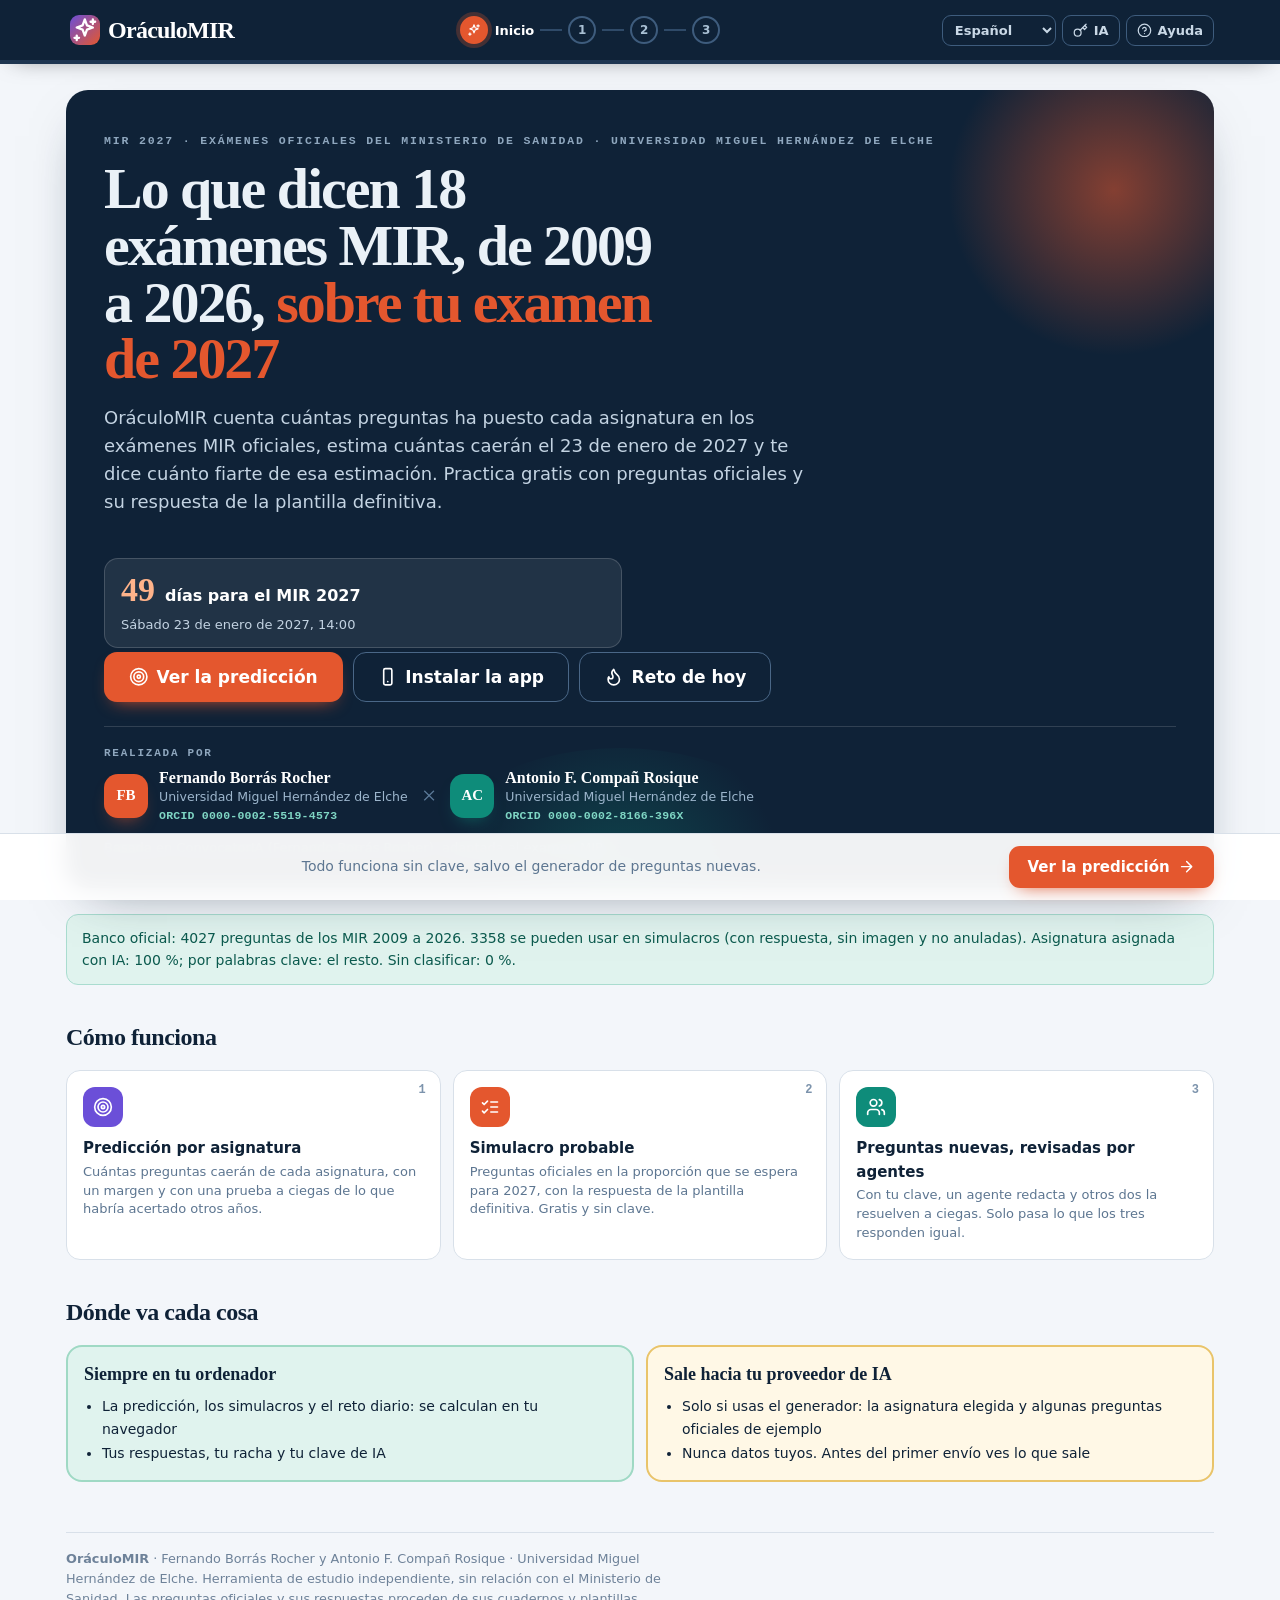
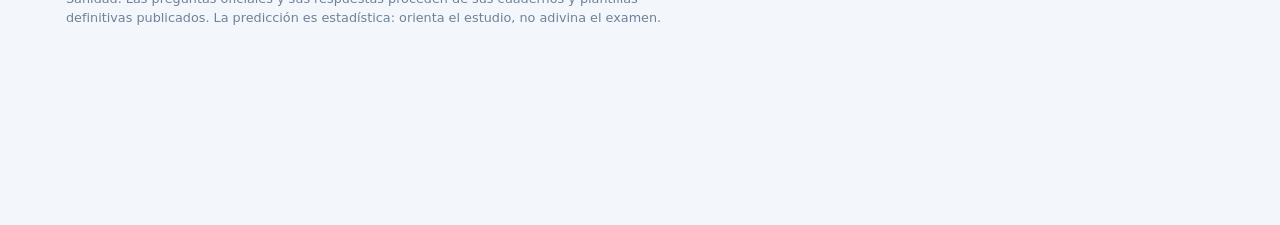
==== commit 9886c688: "Instalable y sin conexión (manifest, service worker, iconos); README con las novedades Co-Authored-B" ====
--- a/index.html
+++ b/index.html
@@ -1,12 +1,12 @@
 <!DOCTYPE html>
 <html lang="es"><head><meta charset="utf-8"><meta name="viewport" content="width=device-width,initial-scale=1"><meta name="theme-color" content="#0F2237">
-<meta http-equiv="Content-Security-Policy" content="default-src 'none'; script-src 'unsafe-inline'; style-src 'unsafe-inline' https://fonts.googleapis.com; font-src https://fonts.gstatic.com; img-src data: blob: 'self'; media-src blob: data:; connect-src https://api.openai.com https://generativelanguage.googleapis.com https://api.anthropic.com 'self'; base-uri 'none'; form-action 'none'">
+<meta http-equiv="Content-Security-Policy" content="default-src 'none'; script-src 'unsafe-inline'; style-src 'unsafe-inline' https://fonts.googleapis.com; font-src https://fonts.gstatic.com; img-src data: blob: 'self'; media-src blob: data:; connect-src https://api.openai.com https://generativelanguage.googleapis.com https://api.anthropic.com 'self'; manifest-src 'self'; worker-src 'self'; base-uri 'none'; form-action 'none'">
 <meta name="author" content="Fernando Borrás Rocher; Antonio F. Compañ Rosique">
 <meta name="description" content="Qué asignaturas caerán en el MIR 2027, con simulacros de preguntas oficiales">
 <title>OráculoMIR · Qué asignaturas caerán en el MIR 2027, con simulacros de preguntas oficiales</title><link rel="preconnect" href="https://fonts.googleapis.com">
 <link rel="preconnect" href="https://fonts.gstatic.com" crossorigin>
 <link href="https://fonts.googleapis.com/css2?family=Bricolage+Grotesque:opsz,wght@12..96,500;12..96,700;12..96,800&family=Instrument+Sans:ital,wght@0,400;0,500;0,600;0,700;1,400&family=JetBrains+Mono:wght@400;600&display=swap" rel="stylesheet">
-
+<link rel="manifest" href="manifest.webmanifest"><link rel="apple-touch-icon" href="icons/icon-192.png"><meta name="apple-mobile-web-app-capable" content="yes">
 <style>
 :root{
   --tinta:#0F2237; --acero:#2E4B6B; --acero-claro:#7C93AC; --gris:#5D7691;
@@ -493,7 +493,7 @@
     <h1 data-i18n="hero.h1">Lo que dicen 18 exámenes MIR, de 2009 a 2026, <em>sobre tu examen de 2027</em></h1>
     <p class="lede" data-i18n="hero.lede">OráculoMIR cuenta cuántas preguntas ha puesto cada asignatura en los exámenes MIR oficiales, estima cuántas caerán el 23 de enero de 2027 y te dice cuánto fiarte de esa estimación. Practica gratis con preguntas oficiales y su respuesta de la plantilla definitiva.</p>
     <div class="om-cuenta" id="cuenta" role="status"></div>
-    <div class="actions"><button class="btn btn-primary btn-big" id="btnStart" type="button"><svg class="i"><use href="#i-target"/></svg><span data-i18n="s.empezar">Ver la predicción</span></button><button class="btn btn-ghost btn-big" id="btnEjemplo" type="button"><svg class="i"><use href="#i-flame"/></svg><span data-i18n="s.ejemplo">Reto de hoy</span></button></div>
+    <div class="actions"><button class="btn btn-primary btn-big" id="btnStart" type="button"><svg class="i"><use href="#i-target"/></svg><span data-i18n="s.empezar">Ver la predicción</span></button><button class="btn btn-ghost btn-big" id="btnInstalar" type="button" hidden><svg class="i"><use href="#i-phone"/></svg><span data-i18n="s.instalar">Instalar la app</span></button><button class="btn btn-ghost btn-big" id="btnEjemplo" type="button"><svg class="i"><use href="#i-flame"/></svg><span data-i18n="s.ejemplo">Reto de hoy</span></button></div>
     <p class="fa-inicio" id="inicioProj"></p>
     <div class="fa-autores"><span class="fa-autores-cap" data-i18n="Realizada por">Realizada por</span>
       <div class="fa-autor"><span class="fa-av" style="--c:#E4572E">FB</span><div><b>Fernando Borrás Rocher</b><small>Universidad Miguel Hernández de Elche</small><a class="fa-orcid" href="https://orcid.org/0000-0002-5519-4573" target="_blank" rel="noopener">ORCID 0000-0002-5519-4573</a></div></div><span class="fa-x" aria-hidden="true">×</span>
@@ -1636,6 +1636,9 @@
 "s.informe": "Extraction report",
 "Abrir la imagen a tamaño completo": "Open the image at full size",
 "Imagen de la pregunta {0} del MIR {1}": "Image for question {0} of the MIR {1}",
+"s.instalar": "Install the app",
+"Instalable y sin conexión": "Installable and offline",
+"En Android o en el ordenador, pulsa «Instalar la app» (o «Añadir a la pantalla de inicio» en el menú del navegador). En iPhone: botón Compartir → «Añadir a pantalla de inicio». Una vez abierta con conexión, la predicción, los simulacros, el reto, el repaso y las imágenes ya vistas funcionan sin internet.": "On Android or a computer, press “Install the app” (or “Add to home screen” in the browser menu). On iPhone: Share button → “Add to Home Screen”. Once opened online, the forecast, mock exams, challenge, review and images already seen work without internet.",
 "sube": "rising",
 "baja": "falling",
 "estable": "stable",
@@ -1929,6 +1932,9 @@
 "s.informe": "Relatório de extração",
 "Abrir la imagen a tamaño completo": "Abrir a imagem em tamanho completo",
 "Imagen de la pregunta {0} del MIR {1}": "Imagem da pergunta {0} do MIR {1}",
+"s.instalar": "Instalar a app",
+"Instalable y sin conexión": "Instalável e sem ligação",
+"En Android o en el ordenador, pulsa «Instalar la app» (o «Añadir a la pantalla de inicio» en el menú del navegador). En iPhone: botón Compartir → «Añadir a pantalla de inicio». Una vez abierta con conexión, la predicción, los simulacros, el reto, el repaso y las imágenes ya vistas funcionan sin internet.": "Em Android ou no computador, carregue em «Instalar a app» (ou «Adicionar ao ecrã principal» no menu do navegador). No iPhone: botão Partilhar → «Adicionar ao ecrã principal». Depois de aberta com ligação, a previsão, os simulados, o desafio, a revisão e as imagens já vistas funcionam sem internet.",
 "sube": "sobe",
 "baja": "desce",
 "estable": "estável",
@@ -2228,6 +2234,7 @@
   ['¿Predice preguntas concretas?', 'No. Predice cuántas preguntas tendrá cada asignatura. El simulacro usa preguntas oficiales de años anteriores en esa proporción: sirve para entrenar el formato y el ritmo, no para adivinar el examen.'],
   ['Generador con agentes', 'Un agente redacta, con el contexto de años anteriores (temas que más se repiten, temas que llevan tiempo sin salir y seis preguntas oficiales recientes), dos agentes resuelven a ciegas con las opciones barajadas y el código comprueba el formato y que no sea una copia del banco oficial. Solo se aceptan las preguntas que los tres responden igual. Eso reduce mucho los errores, pero no los elimina. Si tienes claves de dos proveedores, usa el otro para el segundo resolutor: modelos distintos se equivocan menos a la vez.'],
   ['Privacidad y coste', 'La predicción, los simulacros y el reto diario funcionan en tu navegador, sin clave y sin enviar nada. El generador envía al proveedor de IA que elijas la asignatura y unas preguntas oficiales de ejemplo; nunca datos tuyos. Cada tanda son tres llamadas a la IA y la pagas tú con tu clave: elige un modelo económico.'],
+  ['Instalable y sin conexión', 'En Android o en el ordenador, pulsa «Instalar la app» (o «Añadir a la pantalla de inicio» en el menú del navegador). En iPhone: botón Compartir → «Añadir a pantalla de inicio». Una vez abierta con conexión, la predicción, los simulacros, el reto, el repaso y las imágenes ya vistas funcionan sin internet.'],
   ['Puntuación', 'Como en el MIR: +3 por acierto, −1 por fallo y 0 en blanco. La «neta» es aciertos menos fallos entre tres.']
 ];
 let S = {sim: null, reto: null, racha: {ultima: null, n: 0}, gen: [], genStats: null, asigSim: 'probable', hist: {}, explic: {}, prac: null};
@@ -2646,6 +2653,12 @@
 $('envioOk').onchange = () => { $('envioSi').disabled = !$('envioOk').checked; };
 $('envioSi').onclick = () => cierraEnvio(true); $('envioNo').onclick = () => cierraEnvio(false);
 
+/* ── instalable y sin conexión (solo en https: GitHub Pages) ── */
+let INSTALAR = null;
+window.addEventListener('beforeinstallprompt', e => { e.preventDefault(); INSTALAR = e; $('btnInstalar').hidden = false; });
+$('btnInstalar').onclick = async () => { if (!INSTALAR) return; INSTALAR.prompt(); try { await INSTALAR.userChoice; } catch {} INSTALAR = null; $('btnInstalar').hidden = true; };
+if ('serviceWorker' in navigator && (location.protocol === 'https:' || location.hostname === 'localhost')) { try { navigator.serviceWorker.register('sw.js').catch(() => {}); } catch {} }
+
 /* ── arranque: datos → predicción → enlaces compartidos (?reto, ?sim=…) ── */
 (async () => {
   const p = await cargaEstado(); if (p) S = {...S, ...p};
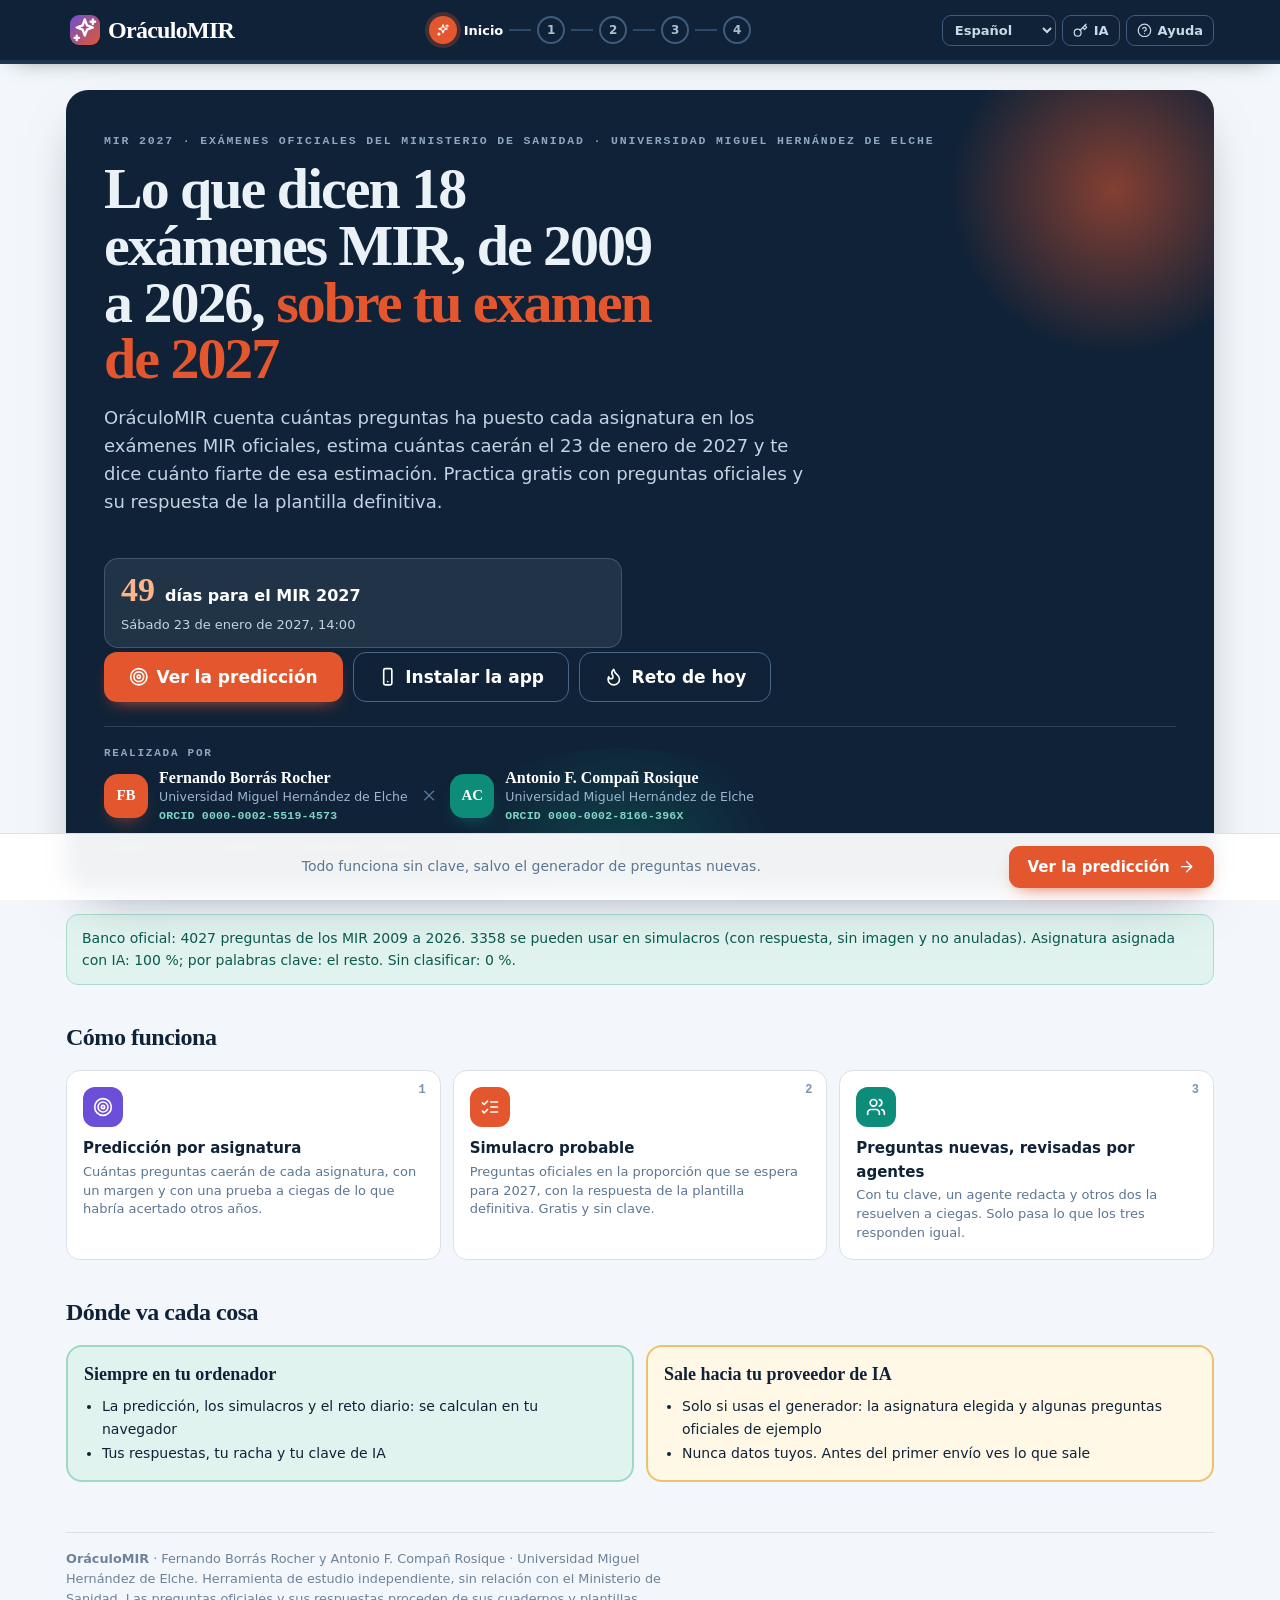
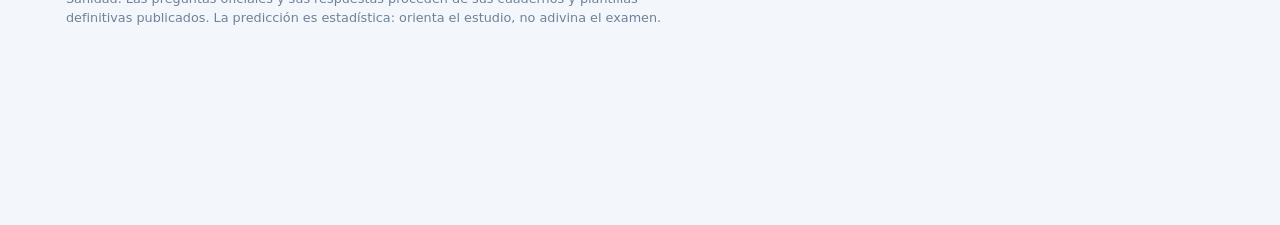
==== commit 707ea788: "Paso 4: examen MIR 2027 completo generado con IA en la proporción predicha (redactor + 2 resolutores" ====
--- a/index.html
+++ b/index.html
@@ -422,6 +422,7 @@
 .om-exp:empty{display:none}.om-expbox{margin-top:10px;padding:12px 14px;border-radius:12px;background:#F6F3FF;border:1px solid #DCD3FF}
 .om-res{padding:9px 0;border-bottom:1px solid var(--linea-2);font-size:14.5px;line-height:1.5}.om-res small{color:var(--acero)}
 .om-img{display:block;margin:0 0 14px;border-radius:12px;overflow:hidden;border:1px solid var(--linea);background:#111}.om-img img{display:block;width:100%;max-height:460px;object-fit:contain}
+.om-check{display:flex;gap:10px;align-items:flex-start;margin:12px 0 4px;font-size:14.5px;line-height:1.5}.om-check input{margin-top:4px;width:18px;height:18px;flex:none}
 </style></head>
 <body>
 <svg style="display:none" aria-hidden="true">
@@ -516,7 +517,7 @@
 
 <!-- 1 · PREDICCIÓN -->
 <section class="screen" data-step="1">
-  <header class="sh" style="--c:#6B4FD8"><div class="sh-ico"><svg class="i"><use href="#i-target"/></svg></div><div><p class="sh-step" data-i18n="s.paso1">Paso 1 de 3</p><h2 data-i18n="s.pred">Predicción MIR 2027</h2><p class="sh-lede" data-i18n="s.pred.lede">Preguntas esperadas de cada asignatura sobre 200, con un intervalo del 80 %. Es una prioridad de estudio, no una promesa: abajo ves cuánto acertó el método en años que no conocía.</p></div></header>
+  <header class="sh" style="--c:#6B4FD8"><div class="sh-ico"><svg class="i"><use href="#i-target"/></svg></div><div><p class="sh-step" data-i18n="s.paso1">Paso 1 de 4</p><h2 data-i18n="s.pred">Predicción MIR 2027</h2><p class="sh-lede" data-i18n="s.pred.lede">Preguntas esperadas de cada asignatura sobre 200, con un intervalo del 80 %. Es una prioridad de estudio, no una promesa: abajo ves cuánto acertó el método en años que no conocía.</p></div></header>
   <div class="card" id="confianza"></div>
   <div class="card"><h3 class="om-h3"><span data-i18n="s.ranking">Asignaturas, de más a menos preguntas esperadas</span></h3>
     <div class="actions" style="margin-top:0"><button class="btn btn-primary btn-sm" id="btnCompartePred" type="button"><svg class="i"><use href="#i-ext"/></svg><span data-i18n="s.compartePred">Compartir la predicción</span></button><button class="btn btn-ghost btn-sm" id="btnCsvPred" type="button">CSV</button></div>
@@ -526,7 +527,7 @@
 
 <!-- 2 · SIMULACRO -->
 <section class="screen" data-step="2">
-  <header class="sh" style="--c:#E4572E"><div class="sh-ico"><svg class="i"><use href="#i-quiz"/></svg></div><div><p class="sh-step" data-i18n="s.paso2">Paso 2 de 3</p><h2 data-i18n="s.sim">Simulacro probable</h2><p class="sh-lede" data-i18n="s.sim.lede">Preguntas oficiales de años anteriores, elegidas en la proporción que predice OráculoMIR. Puntuación como en el MIR: +3 por acierto, −1 por fallo, 0 en blanco.</p></div></header>
+  <header class="sh" style="--c:#E4572E"><div class="sh-ico"><svg class="i"><use href="#i-quiz"/></svg></div><div><p class="sh-step" data-i18n="s.paso2">Paso 2 de 4</p><h2 data-i18n="s.sim">Simulacro probable</h2><p class="sh-lede" data-i18n="s.sim.lede">Preguntas oficiales de años anteriores, elegidas en la proporción que predice OráculoMIR. Puntuación como en el MIR: +3 por acierto, −1 por fallo, 0 en blanco.</p></div></header>
   <div class="card" id="simConfig">
     <div class="grid3">
       <div class="field"><label for="simN" data-i18n="s.nPreg">Número de preguntas</label><select id="simN"><option value="10">10</option><option value="25" selected>25</option><option value="50">50</option><option value="100">100</option><option value="200">200</option></select></div>
@@ -540,7 +541,7 @@
 
 <!-- 3 · GENERADOR IA -->
 <section class="screen" data-step="3">
-  <header class="sh" style="--c:#0E8C7A"><div class="sh-ico"><svg class="i"><use href="#i-users"/></svg></div><div><p class="sh-step" data-i18n="s.paso3">Paso 3 de 3</p><h2 data-i18n="s.gen">Preguntas nuevas con agentes de IA</h2><p class="sh-lede" data-i18n="s.gen.lede">Un agente redacta preguntas al estilo MIR de las asignaturas que más pesan en 2027. Dos agentes resolutores las contestan a ciegas, con las opciones barajadas. Solo se aceptan las que los tres responden igual; el código comprueba además el formato y que no sean copias del banco oficial.</p></div></header>
+  <header class="sh" style="--c:#0E8C7A"><div class="sh-ico"><svg class="i"><use href="#i-users"/></svg></div><div><p class="sh-step" data-i18n="s.paso3">Paso 3 de 4</p><h2 data-i18n="s.gen">Preguntas nuevas con agentes de IA</h2><p class="sh-lede" data-i18n="s.gen.lede">Un agente redacta preguntas al estilo MIR de las asignaturas que más pesan en 2027. Dos agentes resolutores las contestan a ciegas, con las opciones barajadas. Solo se aceptan las que los tres responden igual; el código comprueba además el formato y que no sean copias del banco oficial.</p></div></header>
   <div class="card">
     <div class="grid3">
       <div class="field"><label for="genAsig" data-i18n="s.asig1">Asignatura</label><select id="genAsig"></select></div>
@@ -553,22 +554,39 @@
   <div id="genRes"></div>
 </section>
 
-<!-- 4 · RETO DIARIO (sección fuera del recorrido) -->
+<!-- 4 · EXAMEN MIR 2027 GENERADO -->
 <section class="screen" data-step="4">
+  <header class="sh" style="--c:#C98200"><div class="sh-ico"><svg class="i"><use href="#i-rocket"/></svg></div><div><p class="sh-step" data-i18n="s.paso4">Paso 4 de 4</p><h2 data-i18n="s.ex">Examen MIR 2027 completo con IA</h2><p class="sh-lede" data-i18n="s.ex.lede">Un examen entero de preguntas nuevas, repartidas por asignatura según lo que predice OráculoMIR para 2027. Cada pregunta pasa por el mismo control que el generador: un agente redacta, dos resuelven a ciegas y solo entra si los tres coinciden. Después, lo haces como simulacro con reloj y puntuación MIR.</p></div></header>
+  <div class="card">
+    <div class="grid3">
+      <div class="field"><label for="exN" data-i18n="s.nPreg">Número de preguntas</label><select id="exN"><option value="25">25</option><option value="50">50</option><option value="100">100</option><option value="200" selected data-i18n="s.ex200">200 (examen completo)</option></select></div>
+      <div class="field"><label for="exRev" data-i18n="s.revisor">Segundo resolutor</label><select id="exRev"></select></div>
+      <div class="field"><label for="exTiempo" data-i18n="s.tiempo">Tiempo</label><select id="exTiempo"><option value="mir" data-i18n="s.tMir">Ritmo del MIR (≈ 77 s por pregunta)</option><option value="libre" data-i18n="s.tLibre">Sin límite</option></select></div>
+    </div>
+    <label class="om-check"><input type="checkbox" id="exRelleno" checked> <span data-i18n="s.exRelleno">Si los agentes descartan preguntas y faltan, completar con preguntas oficiales de esa asignatura (se indican como oficiales)</span></label>
+    <p class="help" id="exEstima"></p>
+    <div class="actions"><button class="btn btn-primary" id="btnExGen" type="button"><svg class="i"><use href="#i-sparkles"/></svg><span data-i18n="s.exGen">Generar el examen</span></button></div>
+    <p class="help" id="exEstado" role="status" aria-live="polite"></p>
+  </div>
+  <div id="exRes"></div>
+</section>
+
+<!-- 5 · RETO DIARIO (sección fuera del recorrido) -->
+<section class="screen" data-step="5">
   <header class="sh" style="--c:#C98200"><div class="sh-ico"><svg class="i"><use href="#i-flame"/></svg></div><div><p class="sh-step" id="retoNum"></p><h2 data-i18n="s.reto">Reto de hoy</h2><p class="sh-lede" data-i18n="s.reto.lede">Diez preguntas oficiales, las mismas para todo el mundo hoy. Compara tu resultado con tus compañeros y mantén la racha hasta el 23 de enero.</p></div></header>
   <div id="retoBox"></div>
 </section>
 
-<!-- 5 · MI ESTUDIO -->
-<section class="screen" data-step="5">
+<!-- 6 · MI ESTUDIO -->
+<section class="screen" data-step="6">
   <header class="sh" style="--c:#6B4FD8"><div class="sh-ico"><svg class="i"><use href="#i-calendar"/></svg></div><div><h2 data-i18n="s.est">Mi estudio</h2><p class="sh-lede" data-i18n="s.est.lede">Tus fallos vuelven cuando toca, y el plan te dice en qué asignaturas estás perdiendo más puntos según lo que se espera en el MIR 2027. Todo se calcula y se guarda en tu navegador.</p></div></header>
   <div class="card"><h3 data-i18n="s.repaso">Repaso espaciado de tus fallos</h3><div id="repasoBox"></div></div>
   <div id="pracBox"></div>
   <div class="card"><h3 data-i18n="s.plan">Dónde ganas más puntos</h3><div id="planBox"></div></div>
 </section>
 
-<!-- 6 · BANCO Y EXÁMENES -->
-<section class="screen" data-step="6">
+<!-- 7 · BANCO Y EXÁMENES -->
+<section class="screen" data-step="7">
   <header class="sh" style="--c:#E4572E"><div class="sh-ico"><svg class="i"><use href="#i-archive"/></svg></div><div><h2 data-i18n="s.banco">Banco y exámenes</h2><p class="sh-lede" data-i18n="s.banco.lede">Haz un MIR de un año concreto entero, con su respuesta oficial, o busca preguntas por palabras, asignatura y año.</p></div></header>
   <div class="card"><h3 data-i18n="s.anio">Un MIR completo</h3>
     <div class="grid3"><div class="field"><label for="bancoAnio" data-i18n="s.anioSel">Año</label><select id="bancoAnio"></select></div>
@@ -583,8 +601,8 @@
     <div id="busRes"></div></div>
 </section>
 
-<!-- 7 · VALIDACIÓN -->
-<section class="screen" data-step="7">
+<!-- 8 · VALIDACIÓN -->
+<section class="screen" data-step="8">
   <header class="sh" style="--c:#0E8C7A"><div class="sh-ico"><svg class="i"><use href="#i-shield"/></svg></div><div><h2 data-i18n="s.val">Cómo se valida</h2><p class="sh-lede" data-i18n="s.val.lede">Qué se ha comprobado de cada examen y cuánto acierta la predicción. Si algo falla, avisa desde la propia pregunta.</p></div></header>
   <div class="card"><h3 data-i18n="s.valEx">Exámenes y respuestas</h3><div id="valTabla"></div>
     <ul class="fa-ul" data-i18n="s.valLista">
@@ -1376,12 +1394,12 @@
 "s.j3s": "With your key, one agent writes and two others answer blind. Only what all three answer the same way gets through.",
 "s.zl": "<li>The forecast, the mock exams and the daily challenge: computed in your browser</li><li>Your answers, your streak and your AI key</li>",
 "s.zn": "<li>Only if you use the generator: the chosen subject and some official example questions</li><li>Never your data. Before the first send you see what goes out</li>",
-"s.paso1": "Step 1 of 3",
+"s.paso1": "Step 1 of 4",
 "s.pred": "MIR 2027 forecast",
 "s.pred.lede": "Expected questions per subject out of 200, with an 80% interval. It is a study priority, not a promise: below you can see how well the method did in years it did not know.",
 "s.ranking": "Subjects, from most to fewest expected questions",
 "s.compartePred": "Share the forecast",
-"s.paso2": "Step 2 of 3",
+"s.paso2": "Step 2 of 4",
 "s.sim": "Likely mock exam",
 "s.sim.lede": "Official questions from past years, chosen in the proportion OráculoMIR forecasts. Scored as in the MIR: +3 per correct answer, −1 per wrong answer, 0 if blank.",
 "s.nPreg": "Number of questions",
@@ -1391,7 +1409,7 @@
 "s.tLibre": "No limit",
 "s.empSim": "Start the mock exam",
 "s.retaAmigo": "Challenge a friend with this same exam",
-"s.paso3": "Step 3 of 3",
+"s.paso3": "Step 3 of 4",
 "s.gen": "New questions with AI agents",
 "s.gen.lede": "One agent writes MIR-style questions for the subjects that weigh most in 2027. Two solver agents answer them blind, with the options shuffled. Only those all three answer the same way are accepted; the code also checks the format and that they are not copies of the official bank.",
 "s.asig1": "Subject",
@@ -1414,6 +1432,9 @@
 "Siguiente: generador IA": "Next: AI generator",
 "Elige cuántas preguntas y empieza; puedes dejar el simulacro y volver.": "Choose how many questions and start; you can leave the mock exam and come back.",
 "Volver al inicio": "Back to start",
+"Examen 2027": "2027 exam",
+"Siguiente: examen 2027": "Next: 2027 exam",
+"Si se corta, pulsa «Continuar»: no se repite lo ya generado.": "If it stops, press “Continue”: what was already generated is not repeated.",
 "Descarga las preguntas aceptadas en Word, CSV o Moodle (GIFT).": "Download the accepted questions as Word, CSV or Moodle (GIFT).",
 "¿De dónde salen las preguntas?": "Where do the questions come from?",
 "De los cuadernos de examen y las plantillas definitivas de respuestas que publica el Ministerio de Sanidad en su portal de Formación Sanitaria Especializada. Un proceso automático del repositorio los descarga, extrae el texto y lee la respuesta oficial de cada pregunta. Las preguntas anuladas y las que dependen de una imagen no entran en los simulacros.": "From the exam booklets and final answer keys published by the Spanish Ministry of Health on its Specialised Health Training portal. An automatic process in the repository downloads them, extracts the text and reads the official answer to each question. Cancelled questions and those that depend on an image are not used in mock exams.",
@@ -1639,6 +1660,37 @@
 "s.instalar": "Install the app",
 "Instalable y sin conexión": "Installable and offline",
 "En Android o en el ordenador, pulsa «Instalar la app» (o «Añadir a la pantalla de inicio» en el menú del navegador). En iPhone: botón Compartir → «Añadir a pantalla de inicio». Una vez abierta con conexión, la predicción, los simulacros, el reto, el repaso y las imágenes ya vistas funcionan sin internet.": "On Android or a computer, press “Install the app” (or “Add to home screen” in the browser menu). On iPhone: Share button → “Add to Home Screen”. Once opened online, the forecast, mock exams, challenge, review and images already seen work without internet.",
+"s.paso4": "Step 4 of 4",
+"s.ex": "Full MIR 2027 exam with AI",
+"s.ex.lede": "A whole exam of new questions, split by subject according to what OráculoMIR forecasts for 2027. Each question goes through the same check as the generator: one agent writes, two solve blind and it only gets in if all three agree. Then you take it as a mock exam with a timer and MIR scoring.",
+"s.ex200": "200 (full exam)",
+"s.exRelleno": "If the agents discard questions and some are missing, fill in with official questions from that subject (marked as official)",
+"s.exGen": "Generate the exam",
+"Generar el examen": "Generate the exam",
+"Generar otro examen": "Generate another exam",
+"Continuar la generación": "Continue generating",
+"Reparto en {0} asignaturas según la predicción. Coste aproximado: {1} llamadas a la IA con tu clave y unos {2} minutos. Si se corta, puedes continuar sin repetir lo hecho.": "Split across {0} subjects according to the forecast. Approximate cost: {1} AI calls with your key and about {2} minutes. If it stops, you can continue without repeating what was done.",
+"Examen de {0} preguntas": "{0}-question exam",
+"listo": "ready",
+"a medias": "in progress",
+"Generadas y verificadas por tres agentes: {0}. Completadas con preguntas oficiales: {1}. Faltan: {2}.": "Generated and checked by three agents: {0}. Filled with official questions: {1}. Missing: {2}.",
+"Hacer el simulacro": "Take the mock exam",
+"Reparto por asignatura": "Split by subject",
+"Pedidas": "Requested",
+"IA verificadas": "AI checked",
+"Oficiales": "Official",
+"Descartes del código y de los agentes ({0})": "Discarded by the code and the agents ({0})",
+"Las preguntas generadas no son oficiales: tres agentes coinciden en la respuesta, pero pueden equivocarse a la vez. Cada una trae su explicación y la referencia que cita el redactor.": "Generated questions are not official: three agents agree on the answer, but they can be wrong at the same time. Each comes with its explanation and the reference cited by the writer.",
+"Examen MIR 2027 generado": "Generated MIR 2027 exam",
+"Resultado del examen MIR 2027 generado": "Result of the generated MIR 2027 exam",
+"He hecho un examen MIR 2027 de {0} preguntas generado por OráculoMIR y he sacado una neta de {1}. ¿Te animas?": "I took a {0}-question MIR 2027 exam generated by OráculoMIR and got a net score of {1}. Up for it?",
+"¿Generar un examen nuevo? El actual se borrará.": "Generate a new exam? The current one will be deleted.",
+"Se van a generar {0} preguntas: unas {1} llamadas a {2} con tu clave (redactor y dos resolutores por cada tanda). Se envían la asignatura, el contexto de años anteriores y preguntas oficiales de ejemplo; nunca datos tuyos.": "{0} questions will be generated: about {1} calls to {2} with your key (writer and two solvers per batch). The subject, previous-years context and official example questions are sent; never your data.",
+"Generando {0}… ({1} de {2} preguntas listas)": "Generating {0}… ({1} of {2} questions ready)",
+"Examen listo: {0} preguntas.": "Exam ready: {0} questions.",
+"Pregunta {0} descartada: repite otra de este examen.": "Question {0} discarded: it repeats another one in this exam.",
+"Pregunta generada por IA y verificada por tres agentes (no oficial)": "AI-generated question checked by three agents (not official)",
+"redactor del examen": "exam writer",
 "sube": "rising",
 "baja": "falling",
 "estable": "stable",
@@ -1672,12 +1724,12 @@
 "s.j3s": "Com a sua chave, um agente redige e outros dois respondem às cegas. Só passa o que os três respondem da mesma forma.",
 "s.zl": "<li>A previsão, os simulados e o desafio diário: calculados no seu navegador</li><li>As suas respostas, a sua sequência e a sua chave de IA</li>",
 "s.zn": "<li>Só se usar o gerador: a disciplina escolhida e algumas perguntas oficiais de exemplo</li><li>Nunca dados seus. Antes do primeiro envio vê o que sai</li>",
-"s.paso1": "Passo 1 de 3",
+"s.paso1": "Passo 1 de 4",
 "s.pred": "Previsão MIR 2027",
 "s.pred.lede": "Perguntas esperadas de cada disciplina em 200, com um intervalo de 80 %. É uma prioridade de estudo, não uma promessa: abaixo vê quanto o método acertou em anos que não conhecia.",
 "s.ranking": "Disciplinas, da que tem mais à que tem menos perguntas esperadas",
 "s.compartePred": "Partilhar a previsão",
-"s.paso2": "Passo 2 de 3",
+"s.paso2": "Passo 2 de 4",
 "s.sim": "Simulado provável",
 "s.sim.lede": "Perguntas oficiais de anos anteriores, escolhidas na proporção que o OráculoMIR prevê. Pontuação como no MIR: +3 por acerto, −1 por erro, 0 em branco.",
 "s.nPreg": "Número de perguntas",
@@ -1687,7 +1739,7 @@
 "s.tLibre": "Sem limite",
 "s.empSim": "Começar o simulado",
 "s.retaAmigo": "Desafiar um amigo com este mesmo exame",
-"s.paso3": "Passo 3 de 3",
+"s.paso3": "Passo 3 de 4",
 "s.gen": "Perguntas novas com agentes de IA",
 "s.gen.lede": "Um agente redige perguntas ao estilo MIR das disciplinas que mais pesam em 2027. Dois agentes resolvedores respondem às cegas, com as opções baralhadas. Só se aceitam as que os três respondem da mesma forma; o código verifica ainda o formato e que não sejam cópias do banco oficial.",
 "s.asig1": "Disciplina",
@@ -1710,6 +1762,9 @@
 "Siguiente: generador IA": "Seguinte: gerador IA",
 "Elige cuántas preguntas y empieza; puedes dejar el simulacro y volver.": "Escolha quantas perguntas e comece; pode deixar o simulado e voltar.",
 "Volver al inicio": "Voltar ao início",
+"Examen 2027": "Exame 2027",
+"Siguiente: examen 2027": "Seguinte: exame 2027",
+"Si se corta, pulsa «Continuar»: no se repite lo ya generado.": "Se parar, carregue em «Continuar»: não se repete o que já foi gerado.",
 "Descarga las preguntas aceptadas en Word, CSV o Moodle (GIFT).": "Descarregue as perguntas aceites em Word, CSV ou Moodle (GIFT).",
 "¿De dónde salen las preguntas?": "De onde vêm as perguntas?",
 "De los cuadernos de examen y las plantillas definitivas de respuestas que publica el Ministerio de Sanidad en su portal de Formación Sanitaria Especializada. Un proceso automático del repositorio los descarga, extrae el texto y lee la respuesta oficial de cada pregunta. Las preguntas anuladas y las que dependen de una imagen no entran en los simulacros.": "Dos cadernos de exame e das grelhas definitivas de respostas que o Ministério da Saúde de Espanha publica no seu portal de Formação Sanitária Especializada. Um processo automático do repositório descarrega-os, extrai o texto e lê a resposta oficial de cada pergunta. As perguntas anuladas e as que dependem de uma imagem não entram nos simulados.",
@@ -1935,6 +1990,37 @@
 "s.instalar": "Instalar a app",
 "Instalable y sin conexión": "Instalável e sem ligação",
 "En Android o en el ordenador, pulsa «Instalar la app» (o «Añadir a la pantalla de inicio» en el menú del navegador). En iPhone: botón Compartir → «Añadir a pantalla de inicio». Una vez abierta con conexión, la predicción, los simulacros, el reto, el repaso y las imágenes ya vistas funcionan sin internet.": "Em Android ou no computador, carregue em «Instalar a app» (ou «Adicionar ao ecrã principal» no menu do navegador). No iPhone: botão Partilhar → «Adicionar ao ecrã principal». Depois de aberta com ligação, a previsão, os simulados, o desafio, a revisão e as imagens já vistas funcionam sem internet.",
+"s.paso4": "Passo 4 de 4",
+"s.ex": "Exame MIR 2027 completo com IA",
+"s.ex.lede": "Um exame inteiro de perguntas novas, repartidas por disciplina segundo o que o OráculoMIR prevê para 2027. Cada pergunta passa pelo mesmo controlo do gerador: um agente redige, dois resolvem às cegas e só entra se os três coincidirem. Depois, faz-o como simulado com relógio e pontuação MIR.",
+"s.ex200": "200 (exame completo)",
+"s.exRelleno": "Se os agentes descartarem perguntas e faltarem, completar com perguntas oficiais dessa disciplina (indicadas como oficiais)",
+"s.exGen": "Gerar o exame",
+"Generar el examen": "Gerar o exame",
+"Generar otro examen": "Gerar outro exame",
+"Continuar la generación": "Continuar a geração",
+"Reparto en {0} asignaturas según la predicción. Coste aproximado: {1} llamadas a la IA con tu clave y unos {2} minutos. Si se corta, puedes continuar sin repetir lo hecho.": "Repartido por {0} disciplinas segundo a previsão. Custo aproximado: {1} chamadas à IA com a sua chave e cerca de {2} minutos. Se parar, pode continuar sem repetir o que já foi feito.",
+"Examen de {0} preguntas": "Exame de {0} perguntas",
+"listo": "pronto",
+"a medias": "a meio",
+"Generadas y verificadas por tres agentes: {0}. Completadas con preguntas oficiales: {1}. Faltan: {2}.": "Geradas e verificadas por três agentes: {0}. Completadas com perguntas oficiais: {1}. Faltam: {2}.",
+"Hacer el simulacro": "Fazer o simulado",
+"Reparto por asignatura": "Distribuição por disciplina",
+"Pedidas": "Pedidas",
+"IA verificadas": "IA verificadas",
+"Oficiales": "Oficiais",
+"Descartes del código y de los agentes ({0})": "Descartes do código e dos agentes ({0})",
+"Las preguntas generadas no son oficiales: tres agentes coinciden en la respuesta, pero pueden equivocarse a la vez. Cada una trae su explicación y la referencia que cita el redactor.": "As perguntas geradas não são oficiais: três agentes coincidem na resposta, mas podem enganar-se ao mesmo tempo. Cada uma traz a sua explicação e a referência citada pelo redator.",
+"Examen MIR 2027 generado": "Exame MIR 2027 gerado",
+"Resultado del examen MIR 2027 generado": "Resultado do exame MIR 2027 gerado",
+"He hecho un examen MIR 2027 de {0} preguntas generado por OráculoMIR y he sacado una neta de {1}. ¿Te animas?": "Fiz um exame MIR 2027 de {0} perguntas gerado pelo OráculoMIR e tirei uma líquida de {1}. Alinhas?",
+"¿Generar un examen nuevo? El actual se borrará.": "Gerar um exame novo? O atual será apagado.",
+"Se van a generar {0} preguntas: unas {1} llamadas a {2} con tu clave (redactor y dos resolutores por cada tanda). Se envían la asignatura, el contexto de años anteriores y preguntas oficiales de ejemplo; nunca datos tuyos.": "Vão ser geradas {0} perguntas: cerca de {1} chamadas a {2} com a sua chave (redator e dois resolvedores por lote). Enviam-se a disciplina, o contexto de anos anteriores e perguntas oficiais de exemplo; nunca dados seus.",
+"Generando {0}… ({1} de {2} preguntas listas)": "A gerar {0}… ({1} de {2} perguntas prontas)",
+"Examen listo: {0} preguntas.": "Exame pronto: {0} perguntas.",
+"Pregunta {0} descartada: repite otra de este examen.": "Pergunta {0} descartada: repete outra deste exame.",
+"Pregunta generada por IA y verificada por tres agentes (no oficial)": "Pergunta gerada por IA e verificada por três agentes (não oficial)",
+"redactor del examen": "redator do exame",
 "sube": "sobe",
 "baja": "desce",
 "estable": "estável",
@@ -2221,10 +2307,10 @@
 }
 
 /* ══ OráculoMIR · interfaz. La lógica pura está en nucleo.js (probada en Node) y los datos en datos.js ══ */
-const STEPS = ['Inicio', 'Predicción', 'Simulacro', 'Generador IA'];
+const STEPS = ['Inicio', 'Predicción', 'Simulacro', 'Generador IA', 'Examen 2027'];
 const HUBS = ['Reto diario', 'Mi estudio', 'Banco y exámenes', 'Validación'];
-const NAV = [['Ver la predicción', 'Todo funciona sin clave, salvo el generador de preguntas nuevas.'], ['Siguiente: simulacro', 'Pulsa «Practicar» en una asignatura para un simulacro solo de ella.'], ['Siguiente: generador IA', 'Elige cuántas preguntas y empieza; puedes dejar el simulacro y volver.'], ['Volver al inicio', 'Descarga las preguntas aceptadas en Word, CSV o Moodle (GIFT).']];
-const RENDER = {0: pintaInicio, 1: pintaPred, 2: pintaSim, 3: pintaGen, 4: pintaReto, 5: pintaEstudio, 6: pintaBanco, 7: pintaValidacion};
+const NAV = [['Ver la predicción', 'Todo funciona sin clave, salvo el generador de preguntas nuevas.'], ['Siguiente: simulacro', 'Pulsa «Practicar» en una asignatura para un simulacro solo de ella.'], ['Siguiente: generador IA', 'Elige cuántas preguntas y empieza; puedes dejar el simulacro y volver.'], ['Siguiente: examen 2027', 'Descarga las preguntas aceptadas en Word, CSV o Moodle (GIFT).'], ['Volver al inicio', 'Si se corta, pulsa «Continuar»: no se repite lo ya generado.']];
+const RENDER = {0: pintaInicio, 1: pintaPred, 2: pintaSim, 3: pintaGen, 4: pintaExamenIA, 5: pintaReto, 6: pintaEstudio, 7: pintaBanco, 8: pintaValidacion};
 const REPO = 'fborrasumh/oraculomir';
 const GLOS = [
   ['¿De dónde salen las preguntas?', 'De los cuadernos de examen y las plantillas definitivas de respuestas que publica el Ministerio de Sanidad en su portal de Formación Sanitaria Especializada. Un proceso automático del repositorio los descarga, extrae el texto y lee la respuesta oficial de cada pregunta. Las preguntas anuladas y las que dependen de una imagen no entran en los simulacros.'],
@@ -2237,7 +2323,7 @@
   ['Instalable y sin conexión', 'En Android o en el ordenador, pulsa «Instalar la app» (o «Añadir a la pantalla de inicio» en el menú del navegador). En iPhone: botón Compartir → «Añadir a pantalla de inicio». Una vez abierta con conexión, la predicción, los simulacros, el reto, el repaso y las imágenes ya vistas funcionan sin internet.'],
   ['Puntuación', 'Como en el MIR: +3 por acierto, −1 por fallo y 0 en blanco. La «neta» es aciertos menos fallos entre tres.']
 ];
-let S = {sim: null, reto: null, racha: {ultima: null, n: 0}, gen: [], genStats: null, asigSim: 'probable', hist: {}, explic: {}, prac: null};
+let S = {sim: null, reto: null, racha: {ultima: null, n: 0}, gen: [], genStats: null, asigSim: 'probable', hist: {}, explic: {}, prac: null, examenIA: null};
 let ENVIO_OK = false, PRED = {filas: [], anios: []}, VAL = null, relojT = null;
 const BASE_URL = () => location.origin + location.pathname;
 const pct = x => Math.round(x * 100) + ' %';
@@ -2248,8 +2334,8 @@
   PRED = predice(c, ANIO_OBJ, {asigs: DATA.asignaturas.map(a => a.id).filter(id => id !== 'otras' && aniosDe(c).some(y => c[y][id]))});
   VAL = valida(c);
 }
-const preg = id => DATA.preguntas.find(q => q.id === id);
-const origenDe = q => q.demo ? t('Pregunta de ejemplo (no oficial)') : t('MIR {0} · pregunta {1}', q.anio, q.n) + (q.fuente === 'tercero' ? ' · ' + t('tomada de una copia del cuaderno oficial') : '');
+const preg = id => DATA.preguntas.find(q => q.id === id) || ((S.examenIA && S.examenIA.preguntas) || []).find(q => q.id === id);
+const origenDe = q => q.ia ? t('Pregunta generada por IA y verificada por tres agentes (no oficial)') : q.demo ? t('Pregunta de ejemplo (no oficial)') : t('MIR {0} · pregunta {1}', q.anio, q.n) + (q.fuente === 'tercero' ? ' · ' + t('tomada de una copia del cuaderno oficial') : '');
 
 /* ── compartir: menú nativo del móvil; si no hay, se copia al portapapeles ── */
 async function comparte(texto, url) {
@@ -2269,10 +2355,10 @@
     : `<div class="aviso"><b>${esc(t('Modo demostración.'))}</b> ${esc(t('Aún no se han cargado los exámenes oficiales: los recuentos son ficticios y las 12 preguntas son ejemplos escritos para la demo. Los datos reales los trae el flujo «Datos MIR» del repositorio.'))}</div>`;
   const pend = pendientes(S.hist, fechaMadrid()).length;
   $('inicioProj').innerHTML = (S.sim && !S.sim.fin ? `${esc(t('Tienes un simulacro a medias.'))} <button class="btn btn-ghost btn-sm" id="btnCont" type="button">${esc(t('Seguir'))}</button> ` : '')
-    + (pend ? `${esc(t('Tienes {0} preguntas para repasar hoy.', pend))} <button class="btn btn-ghost btn-sm" type="button" data-irpaso="5">${esc(t('Repasar'))}</button>` : '');
+    + (pend ? `${esc(t('Tienes {0} preguntas para repasar hoy.', pend))} <button class="btn btn-ghost btn-sm" type="button" data-irpaso="6">${esc(t('Repasar'))}</button>` : '');
 }
 $('btnStart').onclick = () => go(1);
-$('btnEjemplo').onclick = () => go(4);
+$('btnEjemplo').onclick = () => go(5);
 document.addEventListener('click', e => { if (e.target.id === 'btnCont') go(2); const b = e.target.closest('[data-irpaso]'); if (b) go(+b.dataset.irpaso); });
 
 /* ── 1 · predicción ── */
@@ -2336,7 +2422,7 @@
       const n = k + 1, cls = ver ? (n === q.correcta ? 'ok' : n === r ? 'ko' : '') : (n === r ? 'sel' : '');
       return `<button type="button" role="radio" aria-checked="${n === r}" class="om-op ${cls}" data-op="${n}" ${ver ? 'disabled' : ''}><b>${n}</b><span>${esc(o)}</span></button>`; }).join('')}</div>
     ${ver ? `<p class="help">${esc(origenDe(q))}${r ? '' : ' · ' + esc(t('en blanco'))}. ${esc(t('Respuesta correcta: {0}.', q.correcta))}</p>
-      <div class="actions" style="margin-top:6px"><button class="btn btn-ghost btn-sm" type="button" data-porque="1">${ico('sparkles')} ${esc(t(S.explic[q.id] ? 'Ver la explicación' : '¿Por qué? (IA)'))}</button>${q.demo ? '' : `<a class="btn btn-ghost btn-sm" href="${esc(urlAviso(REPO, q))}" target="_blank" rel="noopener">${ico('github')} ${esc(t('Avisar de un error'))}</a>`}</div>
+      <div class="actions" style="margin-top:6px"><button class="btn btn-ghost btn-sm" type="button" data-porque="1">${ico('sparkles')} ${esc(t(S.explic[q.id] || q.ia ? 'Ver la explicación' : '¿Por qué? (IA)'))}</button>${q.demo || q.ia ? '' : `<a class="btn btn-ghost btn-sm" href="${esc(urlAviso(REPO, q))}" target="_blank" rel="noopener">${ico('github')} ${esc(t('Avisar de un error'))}</a>`}</div>
       <div class="om-exp" data-exp="${esc(q.id)}">${S.explic[q.id] ? expHTML(S.explic[q.id]) : ''}</div>` : ''}
     <div class="actions"><button class="btn btn-ghost btn-sm" type="button" data-mov="-1" ${i === 0 ? 'disabled' : ''}>${ico('left')} ${esc(t('Anterior'))}</button>
       ${!ver && r && modo === 'sim' ? `<button class="btn btn-ghost btn-sm" type="button" data-blanco="1">${esc(t('Dejar en blanco'))}</button>` : ''}
@@ -2380,20 +2466,21 @@
   if (!qs.length) { S.sim = null; box.innerHTML = ''; return; }
   if (ex.fin) {
     const {p, html} = resumenHTML(qs, ex), url = enlaceSim(ex);
-    const txt = ex.anio ? t('He hecho el MIR {0} completo en OráculoMIR y he sacado una neta de {1}. ¿Te atreves?', ex.anio, p.neta) : t('He sacado una neta de {0} en un simulacro probable del MIR 2027 de {1} preguntas en OráculoMIR. ¿Me superas con el mismo examen?', p.neta, qs.length);
-    box.innerHTML = `<div class="card"><h3>${esc(ex.anio ? t('Resultado del MIR {0}', ex.anio) : t('Resultado del simulacro'))}</h3>${html}<p class="help">${esc(t('Los fallos ya están en tu repaso espaciado («Mi estudio»).'))}</p><div class="actions"><button class="btn btn-primary" type="button" id="btnCompSim">${ico('ext')} ${esc(t('Compartir y retar'))}</button><a class="btn btn-ghost" href="${esc(enlaceWA(txt + '\n' + url))}" target="_blank" rel="noopener">WhatsApp</a><button class="btn btn-ghost" type="button" id="btnOtraSim">${ico('refresh')} ${esc(t('Otro simulacro'))}</button></div></div><div id="simRev"></div>`;
+    const txt = ex.ia ? t('He hecho un examen MIR 2027 de {0} preguntas generado por OráculoMIR y he sacado una neta de {1}. ¿Te animas?', qs.length, p.neta) : ex.anio ? t('He hecho el MIR {0} completo en OráculoMIR y he sacado una neta de {1}. ¿Te atreves?', ex.anio, p.neta) : t('He sacado una neta de {0} en un simulacro probable del MIR 2027 de {1} preguntas en OráculoMIR. ¿Me superas con el mismo examen?', p.neta, qs.length);
+    box.innerHTML = `<div class="card"><h3>${esc(ex.ia ? t('Resultado del examen MIR 2027 generado') : ex.anio ? t('Resultado del MIR {0}', ex.anio) : t('Resultado del simulacro'))}</h3>${html}<p class="help">${esc(t('Los fallos ya están en tu repaso espaciado («Mi estudio»).'))}</p><div class="actions"><button class="btn btn-primary" type="button" id="btnCompSim">${ico('ext')} ${esc(t('Compartir y retar'))}</button><a class="btn btn-ghost" href="${esc(enlaceWA(txt + '\n' + url))}" target="_blank" rel="noopener">WhatsApp</a><button class="btn btn-ghost" type="button" id="btnOtraSim">${ico('refresh')} ${esc(t('Otro simulacro'))}</button></div></div><div id="simRev"></div>`;
     $('btnCompSim').onclick = () => comparte(txt, url); $('btnOtraSim').onclick = () => { S.sim = null; guarda(); pintaSim(); };
     pintaPregunta($('simRev'), ex, 'sim'); return;
   }
   if (ex.anio) box.insertAdjacentHTML('afterbegin', '');
   pintaPregunta(box, ex, 'sim');
   if (ex.anio) box.querySelector('.om-cab').insertAdjacentHTML('afterbegin', `<span class="fa-chip ok">${esc(t('MIR {0} completo', ex.anio))}</span>`);
+  if (ex.ia) box.querySelector('.om-cab').insertAdjacentHTML('afterbegin', `<span class="fa-chip ok">${esc(t('Examen MIR 2027 generado'))}</span>`);
   if (ex.limite) {
     const tic = () => { const quedan = Math.max(0, ex.limite - (Date.now() - ex.t0) / 1000), el = $('reloj'); if (el) el.textContent = '⏱ ' + mmss(quedan); if (quedan <= 0) { clearInterval(relojT); toast(t('Se acabó el tiempo')); terminaSim(); } };
     tic(); relojT = setInterval(tic, 1000);
   }
 }
-const enlaceSim = ex => ex.anio ? `${BASE_URL()}?anio=${ex.anio}` : `${BASE_URL()}?sim=${encodeURIComponent(ex.semilla)}&n=${ex.qs.length}&a=${encodeURIComponent(ex.asig)}`;
+const enlaceSim = ex => ex.ia ? BASE_URL() : ex.anio ? `${BASE_URL()}?anio=${ex.anio}` : `${BASE_URL()}?sim=${encodeURIComponent(ex.semilla)}&n=${ex.qs.length}&a=${encodeURIComponent(ex.asig)}`;
 function creaSim(semilla, n, asig, tiempo) {
   const qs = simulacro(DATA.preguntas, PRED.filas, n, semilla, asig === 'probable' ? null : [asig]);
   if (!qs.length) { toast(t('No hay preguntas disponibles para esa asignatura')); return false; }
@@ -2412,7 +2499,7 @@
   pintaSim(); window.scrollTo({top: 0});
 }
 /* historial personal (repaso espaciado y plan): solo preguntas con respuesta oficial */
-function anota(q, acierto) { if (q && q.correcta && !q.demo) S.hist[q.id] = registra(S.hist[q.id], acierto, fechaMadrid()); }
+function anota(q, acierto) { if (q && q.correcta && !q.demo && !q.ia) S.hist[q.id] = registra(S.hist[q.id], acierto, fechaMadrid()); }
 
 /* ── 4 · reto diario (mismas 10 preguntas para todos hoy) ── */
 function retoDeHoy() {
@@ -2461,6 +2548,7 @@
 }
 async function explica(q, box) {
   const cont = box.querySelector(`[data-exp="${CSS.escape(q.id)}"]`); if (!cont) return;
+  if (q.ia) { cont.innerHTML = cont.innerHTML ? '' : expHTML({clave: q.tema, explicacion: q.explicacion, repaso: q.referencia ? t('Referencia que cita el redactor (compruébala)') + ': ' + q.referencia : '', prov: t('redactor del examen')}); return; }
   if (S.explic[q.id]) { cont.innerHTML = cont.innerHTML ? '' : expHTML(S.explic[q.id]); return; }
   if (!pideClave()) return;
   const pr = PROMPT_EXP(q);
@@ -2517,7 +2605,7 @@
 }
 $('busTexto').oninput = () => { clearTimeout(buscaPinta.t); buscaPinta.t = setTimeout(buscaPinta, 250); };
 $('busAsig').onchange = buscaPinta; $('busAnio').onchange = buscaPinta;
-$('btnBusPrac').onclick = () => { const ids = baraja(ULTIMA_BUSQUEDA, rng('b' + Date.now())).slice(0, 40); if (!ids.length) return; S.prac = {tipo: 'banco', qs: ids, resp: {}, idx: 0, fin: false}; guarda(); go(5); };
+$('btnBusPrac').onclick = () => { const ids = baraja(ULTIMA_BUSQUEDA, rng('b' + Date.now())).slice(0, 40); if (!ids.length) return; S.prac = {tipo: 'banco', qs: ids, resp: {}, idx: 0, fin: false}; guarda(); go(6); };
 function creaExamenAnio(y, tiempo) {
   const qs = DATA.preguntas.filter(q => q.anio === +y && utilizable(q)).sort((a, b) => a.n - b.n);
   if (!qs.length) return false;
@@ -2535,6 +2623,95 @@
   const v = VAL;
   $('valPred').textContent = v ? t('Predicción probada a ciegas en los MIR {0}: se desvía de media {1} preguntas por asignatura (repetir el año anterior: {2}; media de todos los años: {3}) y acierta {4} de las 10 asignaturas con más peso.', v.porAnio.map(o => o.anio).join(', '), v.mae.toFixed(1), v.maeAnterior.toFixed(1), v.maeMedia.toFixed(1), v.aciertoTop10.toFixed(1)) : '';
 }
+
+/* ── 4 · examen MIR 2027 completo generado con IA, en la proporción predicha, y simulacro ── */
+let busy = false;
+const LOTE_IA = 8;
+function planExamen(n) { return Object.fromEntries(Object.entries(reparto(PRED.filas, n)).filter(([, k]) => k > 0)); }
+function estimaExamen(n) { const pl = planExamen(n); const lotes = Object.values(pl).reduce((a, k) => a + Math.ceil(k / LOTE_IA), 0); return {asigs: Object.keys(pl).length, llamadas: 3 * lotes, minutos: Math.max(1, Math.round(lotes * 3 * 18 / 60 / (($('exRev') || {}).value ? 1 : 3)))}; }
+function pintaExamenIA() {
+  const pv = getProv(), otros = Object.keys(PROV).filter(p => p !== pv && getKey(p)), sel = $('exRev'), v = sel.value;
+  sel.innerHTML = `<option value="">${esc(t('Mismo proveedor ({0})', PROV[pv].n))}</option>` + otros.map(p => `<option value="${p}">${esc(PROV[p].n)}</option>`).join(''); sel.value = otros.includes(v) ? v : '';
+  const e = estimaExamen(+$('exN').value);
+  $('exEstima').textContent = t('Reparto en {0} asignaturas según la predicción. Coste aproximado: {1} llamadas a la IA con tu clave y unos {2} minutos. Si se corta, puedes continuar sin repetir lo hecho.', e.asigs, e.llamadas, e.minutos);
+  const X = S.examenIA, box = $('exRes');
+  if (!X) { box.innerHTML = ''; $('btnExGen').querySelector('span').textContent = t('Generar el examen'); return; }
+  const filas = Object.entries(X.plan).sort((a, b) => b[1] - a[1]);
+  const hechas = asig => X.preguntas.filter(q => q.asig === asig && q.ia).length, rel = asig => X.preguntas.filter(q => q.asig === asig && !q.ia).length;
+  const tot = X.preguntas.filter(q => q.ia).length, totRel = X.preguntas.length - tot;
+  $('btnExGen').querySelector('span').textContent = X.estado === 'listo' ? t('Generar otro examen') : t('Continuar la generación');
+  box.innerHTML = `<div class="card"><h3>${esc(t('Examen de {0} preguntas', X.n))} · <span class="fa-chip ${X.estado === 'listo' ? 'ok' : 'aviso'}">${esc(t(X.estado === 'listo' ? 'listo' : 'a medias'))}</span></h3>
+    <p>${esc(t('Generadas y verificadas por tres agentes: {0}. Completadas con preguntas oficiales: {1}. Faltan: {2}.', tot, totRel, Math.max(0, X.n - X.preguntas.length)))}</p>
+    <div class="om-bar" role="img" aria-label="${esc(pct(X.preguntas.length / X.n))}"><span style="width:${(100 * X.preguntas.length / X.n).toFixed(1)}%"></span><em>${X.preguntas.length}/${X.n}</em></div>
+    <div class="actions"><button class="btn btn-primary" type="button" id="btnExSim" ${X.preguntas.length ? '' : 'disabled'}>${ico('play')} ${esc(t('Hacer el simulacro'))}</button>
+      <button class="btn btn-word" type="button" id="btnExWord" ${tot ? '' : 'disabled'}>${ico('doc')} Word</button><button class="btn btn-ghost" type="button" id="btnExGift" ${tot ? '' : 'disabled'}>Moodle (GIFT)</button>
+      <button class="btn btn-ghost" type="button" id="btnExBorra">${ico('trash')} ${esc(t('Borrar'))}</button></div>
+    <details class="om-gen"><summary><b>${esc(t('Reparto por asignatura'))}</b></summary><div class="table-wrap"><table class="om-tabla"><thead><tr><th>${esc(t('Asignatura'))}</th><th>${esc(t('Pedidas'))}</th><th>${esc(t('IA verificadas'))}</th><th>${esc(t('Oficiales'))}</th></tr></thead><tbody>
+      ${filas.map(([a, k]) => `<tr><td>${esc(nombreAsig(a))}</td><td>${k}</td><td>${hechas(a)}</td><td>${rel(a) || ''}</td></tr>`).join('')}</tbody></table></div></details>
+    ${X.motivos.length ? `<details class="om-gen"><summary>${esc(t('Descartes del código y de los agentes ({0})', X.motivos.length))}</summary><ul class="fa-ul">${X.motivos.slice(-60).map(m => `<li>${esc(m)}</li>`).join('')}</ul></details>` : ''}
+    <p class="help">${esc(t('Las preguntas generadas no son oficiales: tres agentes coinciden en la respuesta, pero pueden equivocarse a la vez. Cada una trae su explicación y la referencia que cita el redactor.'))}</p></div>`;
+  $('btnExSim').onclick = () => { creaExamenIA($('exTiempo').value); go(2); };
+  $('btnExWord').onclick = async () => { try { dl('oraculomir_examen_2027.docx', await wordDeMarkdown(mdPreguntas(X.preguntas.filter(q => q.ia)), {titulo: APP_NAME + ' · ' + t('Examen MIR 2027 generado'), subtitulo: t('Preguntas generadas y verificadas por tres agentes de IA'), pie: t('Generado con {0}. Preguntas no oficiales: compruébalas en tu manual.', APP_NAME)})); } catch (e) { toast(e.message, 7000); } };
+  $('btnExGift').onclick = () => dl('oraculomir_examen_2027.gift.txt', aGIFT(X.preguntas.filter(q => q.ia)), 'text/plain;charset=utf-8');
+  $('btnExBorra').onclick = () => { if (S.sim && S.sim.ia) S.sim = null; S.examenIA = null; guarda(); pintaExamenIA(); };
+}
+function mdPreguntas(qs) { return qs.map((g, i) => `## ${i + 1}. ${nombreAsig(g.asig)} · ${g.tema || ''}\n${g.enunciado}\n\n${g.opciones.map((o, k) => `${k + 1}. ${o}`).join('\n')}\n\n**${t('Respuesta')}:** ${g.correcta}. ${g.explicacion || ''}${g.referencia ? `\n\n*${t('Referencia que cita el redactor (compruébala)')}: ${g.referencia}*` : ''}`).join('\n\n'); }
+function creaExamenIA(tiempo) {
+  const X = S.examenIA; if (!X || !X.preguntas.length) return false;
+  const ids = baraja(X.preguntas.map(q => q.id), rng(X.id));
+  S.sim = {semilla: X.id, asig: 'probable', ia: true, qs: ids, resp: {}, idx: 0, fin: false, t0: Date.now(), limite: tiempo === 'mir' ? Math.round(ids.length * 270 * 60 / 210) : 0};
+  guarda(); return true;
+}
+async function enParalelo(tareas, k) { const res = []; let i = 0; await Promise.all(Array.from({length: Math.min(k, tareas.length)}, async () => { while (i < tareas.length) { const j = i++; res[j] = await tareas[j](); } })); return res; }
+$('exN').onchange = () => pintaExamenIA(); $('exRev').onchange = () => pintaExamenIA();
+$('btnExGen').onclick = async () => {
+  if (busy) return; if (!pideClave()) return;
+  let X = S.examenIA;
+  if (!X || X.estado === 'listo') {
+    if (X && X.estado === 'listo' && !confirm(t('¿Generar un examen nuevo? El actual se borrará.'))) return;
+    const n = +$('exN').value; X = S.examenIA = {id: uid('ex-'), n, plan: planExamen(n), preguntas: [], motivos: [], estado: 'generando', relleno: $('exRelleno').checked, rev: $('exRev').value || '', intentos: {}, creado: new Date().toISOString()};
+  }
+  const e = estimaExamen(X.n), muestra = PROMPT_GEN(nombreAsig(Object.keys(X.plan)[0]), LOTE_IA, [], {total: 0});
+  if (!(await pideEnvio(muestra, 0, t('Se van a generar {0} preguntas: unas {1} llamadas a {2} con tu clave (redactor y dos resolutores por cada tanda). Se envían la asignatura, el contexto de años anteriores y preguntas oficiales de ejemplo; nunca datos tuyos.', X.n, e.llamadas, PROV[getProv()].n)))) return;
+  busy = true; $('btnExGen').disabled = true; const st = $('exEstado'); await guardaYa();
+  try {
+    for (let ronda = 0; ronda < 2; ronda++) {   // 2.ª ronda: reintenta lo que falte por los descartes
+      const tareas = [];
+      for (const [asig, k] of Object.entries(X.plan)) {
+        let falta = k - X.preguntas.filter(q => q.asig === asig && q.ia).length;
+        if (falta <= 0 || (X.intentos[asig] || 0) >= 3) continue;
+        while (falta > 0) {
+          const m = Math.min(LOTE_IA, falta + (ronda ? 1 : 0)); falta -= Math.min(LOTE_IA, falta);
+          tareas.push(async () => {
+            if (S.examenIA !== X) return;
+            X.intentos[asig] = (X.intentos[asig] || 0) + 1;
+            st.innerHTML = '<span class="spin"></span> ' + esc(t('Generando {0}… ({1} de {2} preguntas listas)', nombreAsig(asig), X.preguntas.filter(q => q.ia).length, X.n));
+            try {
+              const r = await generaTanda(asig, m, X.rev, () => {}, X.preguntas.filter(q => q.asig === asig).map(q => q.enunciado));
+              const sitio = X.plan[asig] - X.preguntas.filter(q => q.asig === asig && q.ia).length;
+              r.aceptadas.slice(0, Math.max(0, sitio)).forEach(c => X.preguntas.push({...c, id: uid('ia-'), ia: true, anio: 2027, n: X.preguntas.length + 1}));
+              X.motivos.push(...r.motivos.map(mm => nombreAsig(asig) + ': ' + mm));
+            } catch (err) { X.motivos.push(nombreAsig(asig) + ': ' + err.message); if (/401|403|clave|key|quota|saldo/i.test(err.message)) throw err; }
+            await guardaYa(); pintaExamenIA();
+          });
+        }
+      }
+      if (!tareas.length) break;
+      await enParalelo(tareas, X.rev ? 1 : 3);   // con un segundo proveedor, de una en una (comparten el selector de proveedor)
+    }
+    // completar con oficiales lo que falte (marcadas como oficiales)
+    if (X.relleno) {
+      const r = rng(X.id + 'rel'), usadas = new Set(X.preguntas.map(q => q.id));
+      for (const [asig, k] of Object.entries(X.plan)) {
+        const falta = k - X.preguntas.filter(q => q.asig === asig).length; if (falta <= 0) continue;
+        baraja(DATA.preguntas.filter(q => q.asig === asig && utilizable(q) && !usadas.has(q.id)), r).slice(0, falta).forEach(q => { X.preguntas.push({...q}); usadas.add(q.id); });
+      }
+    }
+    X.estado = X.preguntas.length >= X.n || X.relleno ? 'listo' : 'generando';
+    await guardaYa(); st.textContent = t('Examen listo: {0} preguntas.', X.preguntas.length); pintaExamenIA();
+  } catch (err) { st.textContent = err.message; toast(err.message, 8000); await guardaYa(); pintaExamenIA(); }
+  finally { busy = false; $('btnExGen').disabled = false; }
+};
 
 /* ── 3 · generador con agentes ── */
 function pintaGen() {
@@ -2593,45 +2770,53 @@
   const prev = localStorage.getItem(APP + '_prov'); localStorage.setItem(APP + '_prov', pv);
   try { return await fn(); } finally { if (prev === null) localStorage.removeItem(APP + '_prov'); else localStorage.setItem(APP + '_prov', prev); }
 }
-let busy = false;
+/* Una tanda del generador: redactor + 2 resolutores a ciegas + comprobaciones del código.
+   «evitar»: enunciados ya generados en este examen, para no repetir. Devuelve {aceptadas, dudosas, descartadas, motivos, ctx, ejemplos}. */
+async function generaTanda(asig, n, rev, paso = () => {}, evitar = []) {
+  const pv1 = getProv(), r = rng('gen' + asig + Date.now()), todo = DATA.preguntas;
+  const ejemplos = ejemplosRecientes(DATA.preguntas, asig, 6, r), ys = aniosDe(DATA.conteos);
+  const ctx = {...temasRecurrentes(DATA.preguntas, asig, (DATA.kws || {})[asig], ys.at(-1)), desde: ys[0], hasta: ys.at(-1)};
+  const prompt = PROMPT_GEN(nombreAsig(asig), n, ejemplos, ctx) + (evitar.length ? `\n\nYA REDACTADAS EN ESTE EXAMEN (no repitas su tema ni su planteamiento):\n${evitar.slice(-12).map(e => '- ' + e.slice(0, 140)).join('\n')}` : '');
+  const motivos = [];
+  paso(t('Agente 1 de 3: redactando {0} preguntas…', n));
+  const raw = await llmJSON([{role: 'system', content: 'Eres un redactor riguroso de preguntas de examen médico. Respondes SOLO con JSON válido.'}, {role: 'user', content: prompt}], {max: 900 * n + 800});
+  const cands = [];
+  (raw.preguntas || []).slice(0, n).forEach((g, i) => {
+    const x = {id: 'g' + (i + 1), asig, tema: String(g.tema || ''), enunciado: String(g.enunciado || '').trim(), opciones: (g.opciones || []).map(o => String(o).trim()), correcta: Number(g.correcta), explicacion: String(g.explicacion || ''), referencia: String(g.referencia || '')};
+    const f = revisaFormato(x); if (f.length) return motivos.push(t('Pregunta {0} descartada por el código: {1}.', i + 1, f.map(m => t(m)).join(', ')));
+    const pb = parecidoBanco(x, todo); if (pb) return motivos.push(t('Pregunta {0} descartada: se parece demasiado a la oficial {1} ({2}).', i + 1, pb.id, pct(pb.s)));
+    if (evitar.some(e => jaccard(e, x.enunciado) >= 0.55)) return motivos.push(t('Pregunta {0} descartada: repite otra de este examen.', i + 1));
+    cands.push(x);
+  });
+  const res = [];
+  for (const k of [0, 1]) {
+    const pv = k === 1 && rev ? rev : pv1;
+    paso(t('Agente {0} de 3: resolviendo a ciegas con {1}…', k + 2, PROV[pv].n));
+    if (!cands.length) break;
+    const perm = cands.map(c => permuta(c, rng(c.id + k + Date.now())));
+    const out = await conProveedor(pv, () => llmJSON([{role: 'system', content: 'Eres un médico especialista que resuelve preguntas tipo MIR. Respondes SOLO con JSON válido.'}, {role: 'user', content: PROMPT_RES(k, cands.map((c, j) => ({id: c.id, enunciado: c.enunciado, opciones: perm[j].opciones})))}], {max: 220 * cands.length + 400}));
+    const mapa = Object.fromEntries((out.respuestas || []).map(a => [String(a.id), a]));
+    res.push(cands.map((c, j) => { const a = mapa[c.id] || {}, o = Number(a.opcion); return {prov: PROV[pv].n, opcion: o >= 1 && o <= 4 ? perm[j].aOriginal(o) : 0, seguridad: a.seguridad, motivo: String(a.motivo || '')}; }));
+  }
+  const aceptadas = [], dudosas = []; let descartadas = motivos.length + Math.max(0, n - (raw.preguntas || []).slice(0, n).length);
+  cands.forEach((c, j) => {
+    c.resolutores = res.map(rr => rr[j]); c.estado = veredicto(c.correcta, c.resolutores.map(x => x.opcion));
+    if (c.estado === 'descartada') { descartadas++; motivos.push(t('Pregunta «{0}…» descartada: ninguno de los dos resolutores eligió la respuesta del redactor.', c.enunciado.slice(0, 50))); return; }
+    c.id = uid('gen-'); c.fecha = new Date().toISOString(); (c.estado === 'aceptada' ? aceptadas : dudosas).push(c);
+  });
+  return {aceptadas, dudosas, descartadas, motivos, ctx, ejemplos, prompt};
+}
 $('btnGen').onclick = async () => {
   if (busy) return; if (!pideClave()) return;
-  const asig = $('genAsig').value, n = +$('genN').value, rev = $('genRev').value || '', pv1 = getProv();
-  const r = rng('gen' + Date.now()), banco = DATA.preguntas.filter(q => q.asig === asig), todo = DATA.preguntas;
-  const ejemplos = ejemplosRecientes(DATA.preguntas, asig, 6, r), ys = aniosDe(DATA.conteos);
-  const ctx = {...temasRecurrentes(DATA.preguntas, asig, (DATA.kws || {})[asig], ys.at(-1)), desde: ys[0], hasta: ys.at(-1)};
-  const prompt = PROMPT_GEN(nombreAsig(asig), n, ejemplos, ctx);
-  if (!(await pideEnvio(prompt, 0))) return;
-  busy = true; $('btnGen').disabled = true; const st = $('genEstado'), motivos = [];
-  const paso = m => { st.innerHTML = '<span class="spin"></span> ' + esc(m); };
+  const asig = $('genAsig').value, n = +$('genN').value, rev = $('genRev').value || '';
+  const ys = aniosDe(DATA.conteos), muestra = PROMPT_GEN(nombreAsig(asig), n, ejemplosRecientes(DATA.preguntas, asig, 6, rng(1)), {...temasRecurrentes(DATA.preguntas, asig, (DATA.kws || {})[asig], ys.at(-1)), desde: ys[0], hasta: ys.at(-1)});
+  if (!(await pideEnvio(muestra, 0))) return;
+  busy = true; $('btnGen').disabled = true; const st = $('genEstado');
   try {
-    paso(t('Agente 1 de 3: redactando {0} preguntas…', n));
-    const raw = await llmJSON([{role: 'system', content: 'Eres un redactor riguroso de preguntas de examen médico. Respondes SOLO con JSON válido.'}, {role: 'user', content: prompt}], {max: 900 * n + 800});
-    const cands = [];
-    (raw.preguntas || []).slice(0, n).forEach((g, i) => {
-      const x = {id: 'g' + (i + 1), asig, tema: String(g.tema || ''), enunciado: String(g.enunciado || '').trim(), opciones: (g.opciones || []).map(o => String(o).trim()), correcta: Number(g.correcta), explicacion: String(g.explicacion || ''), referencia: String(g.referencia || '')};
-      const f = revisaFormato(x); if (f.length) return motivos.push(t('Pregunta {0} descartada por el código: {1}.', i + 1, f.map(m => t(m)).join(', ')));
-      const pb = parecidoBanco(x, todo); if (pb) return motivos.push(t('Pregunta {0} descartada: se parece demasiado a la oficial {1} ({2}).', i + 1, pb.id, pct(pb.s)));
-      cands.push(x);
-    });
-    const res = [];
-    for (const k of [0, 1]) {
-      const pv = k === 1 && rev ? rev : pv1;
-      paso(t('Agente {0} de 3: resolviendo a ciegas con {1}…', k + 2, PROV[pv].n));
-      if (!cands.length) break;
-      const perm = cands.map(c => permuta(c, rng(c.id + k + Date.now())));
-      const out = await conProveedor(pv, () => llmJSON([{role: 'system', content: 'Eres un médico especialista que resuelve preguntas tipo MIR. Respondes SOLO con JSON válido.'}, {role: 'user', content: PROMPT_RES(k, cands.map((c, j) => ({id: c.id, enunciado: c.enunciado, opciones: perm[j].opciones})))}], {max: 220 * cands.length + 400}));
-      const mapa = Object.fromEntries((out.respuestas || []).map(a => [String(a.id), a]));
-      res.push(cands.map((c, j) => { const a = mapa[c.id] || {}, o = Number(a.opcion); return {prov: PROV[pv].n, opcion: o >= 1 && o <= 4 ? perm[j].aOriginal(o) : 0, seguridad: a.seguridad, motivo: String(a.motivo || '')}; }));
-    }
-    let ac = 0, du = 0, de = motivos.length + Math.max(0, n - (raw.preguntas || []).slice(0, n).length);
-    cands.forEach((c, j) => {
-      c.resolutores = res.map(rr => rr[j]); c.estado = veredicto(c.correcta, c.resolutores.map(x => x.opcion));
-      if (c.estado === 'descartada') { de++; motivos.push(t('Pregunta «{0}…» descartada: ninguno de los dos resolutores eligió la respuesta del redactor.', c.enunciado.slice(0, 50))); return; }
-      c.id = uid('gen-'); c.fecha = new Date().toISOString(); S.gen.push(c); c.estado === 'aceptada' ? ac++ : du++;
-    });
-    S.genStats = {total: n, aceptadas: ac, dudosas: du, descartadas: de, motivos, contexto: {asig, total: ctx.total, frecuentes: ctx.frecuentes.slice(0, 8), olvidados: ctx.olvidados, ejemplos: ejemplos.map(q => q.id)}};
-    await guardaYa(); st.textContent = t('Hecho: {0} aceptadas de {1}.', ac, n); pintaGen();
+    const r = await generaTanda(asig, n, rev, m => { st.innerHTML = '<span class="spin"></span> ' + esc(m); });
+    S.gen.push(...r.aceptadas, ...r.dudosas);
+    S.genStats = {total: n, aceptadas: r.aceptadas.length, dudosas: r.dudosas.length, descartadas: r.descartadas, motivos: r.motivos, contexto: {asig, total: r.ctx.total, frecuentes: r.ctx.frecuentes.slice(0, 8), olvidados: r.ctx.olvidados, ejemplos: r.ejemplos.map(q => q.id)}};
+    await guardaYa(); st.textContent = t('Hecho: {0} aceptadas de {1}.', r.aceptadas.length, n); pintaGen();
   } catch (e) { st.textContent = e.message; toast(e.message, 8000); }
   finally { busy = false; $('btnGen').disabled = false; }
 };
@@ -2664,7 +2849,7 @@
   const p = await cargaEstado(); if (p) S = {...S, ...p};
   await cargaDatos(); calcula(); iniciaUI();
   const q = new URLSearchParams(location.search);
-  if (q.has('reto')) return go(4);
+  if (q.has('reto')) return go(5);
   if (q.get('anio') && creaExamenAnio(q.get('anio'), 'mir')) return go(2);
   if (q.get('sim')) { const a = q.get('a') || 'probable'; S.asigSim = a; if (creaSim(q.get('sim'), Math.min(200, Math.max(1, +q.get('n') || 25)), a, 'mir')) toast(t('Mismo examen que quien te ha retado. ¡Suerte!')); return go(2); }
   go(0);
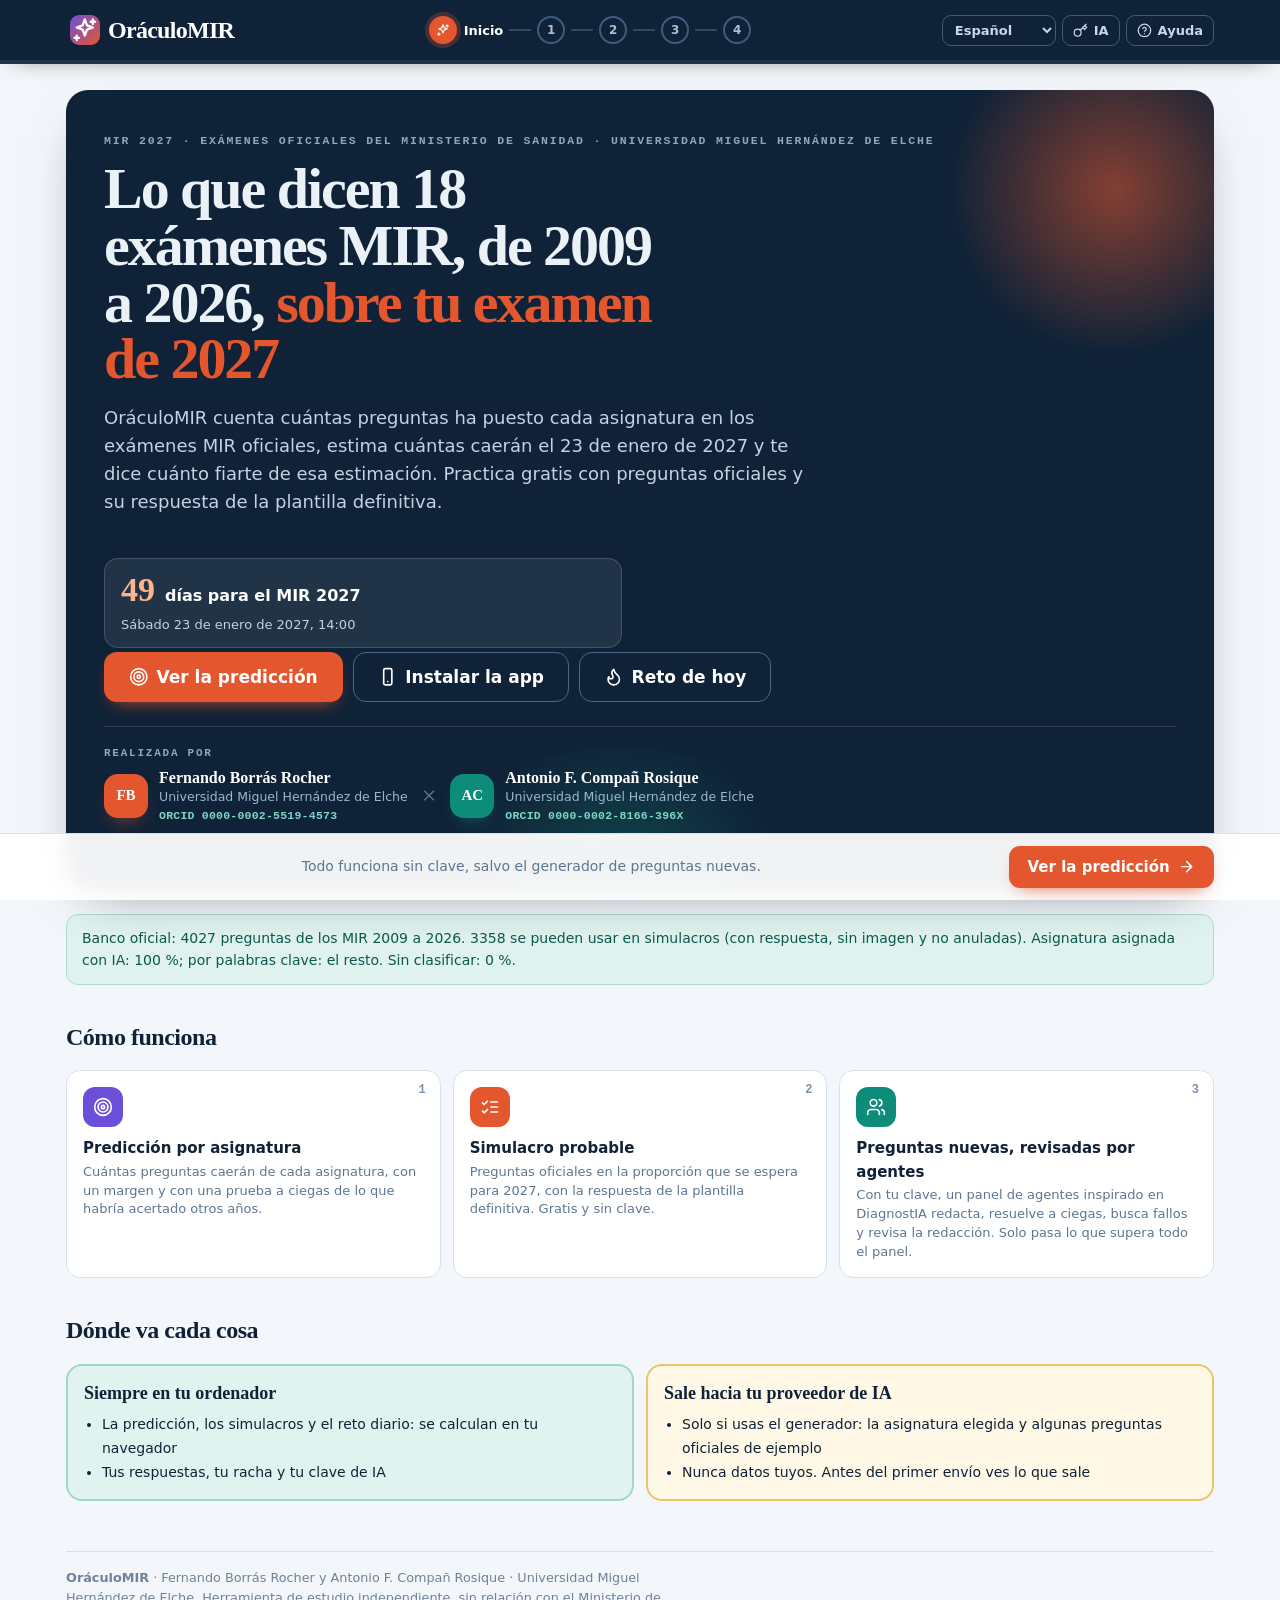
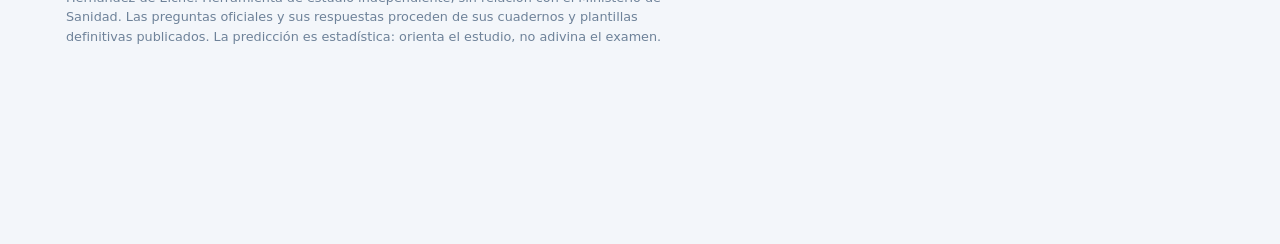
==== commit 74185114: "Panel de cinco agentes (Contradictor, Lista de control, estilo por código), medición de la fiabilida" ====
--- a/index.html
+++ b/index.html
@@ -506,7 +506,7 @@
   <div class="journey" style="grid-template-columns:repeat(auto-fit,minmax(200px,1fr))">
     <div class="jstop" style="--c:#6B4FD8"><span class="jn">1</span><div class="ji"><svg class="i"><use href="#i-target"/></svg></div><b data-i18n="s.j1b">Predicción por asignatura</b><span data-i18n="s.j1s">Cuántas preguntas caerán de cada asignatura, con un margen y con una prueba a ciegas de lo que habría acertado otros años.</span></div>
     <div class="jstop" style="--c:#E4572E"><span class="jn">2</span><div class="ji"><svg class="i"><use href="#i-quiz"/></svg></div><b data-i18n="s.j2b">Simulacro probable</b><span data-i18n="s.j2s">Preguntas oficiales en la proporción que se espera para 2027, con la respuesta de la plantilla definitiva. Gratis y sin clave.</span></div>
-    <div class="jstop" style="--c:#0E8C7A"><span class="jn">3</span><div class="ji"><svg class="i"><use href="#i-users"/></svg></div><b data-i18n="s.j3b">Preguntas nuevas, revisadas por agentes</b><span data-i18n="s.j3s">Con tu clave, un agente redacta y otros dos la resuelven a ciegas. Solo pasa lo que los tres responden igual.</span></div>
+    <div class="jstop" style="--c:#0E8C7A"><span class="jn">3</span><div class="ji"><svg class="i"><use href="#i-users"/></svg></div><b data-i18n="s.j3b">Preguntas nuevas, revisadas por agentes</b><span data-i18n="s.j3s">Con tu clave, un panel de agentes inspirado en DiagnostIA redacta, resuelve a ciegas, busca fallos y revisa la redacción. Solo pasa lo que supera todo el panel.</span></div>
   </div>
   <h2 class="sec-title" data-i18n="Dónde va cada cosa">Dónde va cada cosa</h2>
   <div class="zonas"><div class="zona l"><h4 data-i18n="Siempre en tu ordenador">Siempre en tu ordenador</h4><ul data-i18n="s.zl">
@@ -541,7 +541,7 @@
 
 <!-- 3 · GENERADOR IA -->
 <section class="screen" data-step="3">
-  <header class="sh" style="--c:#0E8C7A"><div class="sh-ico"><svg class="i"><use href="#i-users"/></svg></div><div><p class="sh-step" data-i18n="s.paso3">Paso 3 de 4</p><h2 data-i18n="s.gen">Preguntas nuevas con agentes de IA</h2><p class="sh-lede" data-i18n="s.gen.lede">Un agente redacta preguntas al estilo MIR de las asignaturas que más pesan en 2027. Dos agentes resolutores las contestan a ciegas, con las opciones barajadas. Solo se aceptan las que los tres responden igual; el código comprueba además el formato y que no sean copias del banco oficial.</p></div></header>
+  <header class="sh" style="--c:#0E8C7A"><div class="sh-ico"><svg class="i"><use href="#i-users"/></svg></div><div><p class="sh-step" data-i18n="s.paso3">Paso 3 de 4</p><h2 data-i18n="s.gen">Preguntas nuevas con agentes de IA</h2><p class="sh-lede" data-i18n="s.gen.lede">Un panel de cinco agentes, inspirado en DiagnostIA: uno redacta preguntas al estilo MIR de las asignaturas que más pesan en 2027; dos las resuelven a ciegas con las opciones barajadas; el Contradictor intenta demostrar que están mal y la Lista de control revisa la redacción. El código comprueba además el formato, el estilo y que no sean copias del banco oficial. Solo se aceptan las que superan todo el panel.</p></div></header>
   <div class="card">
     <div class="grid3">
       <div class="field"><label for="genAsig" data-i18n="s.asig1">Asignatura</label><select id="genAsig"></select></div>
@@ -550,13 +550,14 @@
     </div>
     <div class="actions"><button class="btn btn-primary" id="btnGen" type="button"><svg class="i"><use href="#i-sparkles"/></svg><span data-i18n="s.generar">Redactar y verificar</span></button></div>
     <p class="help" id="genEstado" role="status" aria-live="polite"></p>
-    <div class="aviso" data-i18n="s.gen.aviso">Que tres agentes coincidan reduce mucho los errores, pero no los elimina: varios modelos pueden equivocarse a la vez. Las preguntas oficiales llevan la respuesta del Ministerio; las generadas, no. Si algo no te cuadra, consulta tu manual.</div></div>
+    <p class="help" id="genCalib"></p>
+    <div class="aviso" data-i18n="s.gen.aviso">El panel reduce mucho los errores, pero no los elimina: varios modelos pueden equivocarse a la vez. Las preguntas oficiales llevan la respuesta del Ministerio; las generadas, no. En «Cómo se valida» tienes la medición de cuántas respuestas erróneas se cuelan.</div></div>
   <div id="genRes"></div>
 </section>
 
 <!-- 4 · EXAMEN MIR 2027 GENERADO -->
 <section class="screen" data-step="4">
-  <header class="sh" style="--c:#C98200"><div class="sh-ico"><svg class="i"><use href="#i-rocket"/></svg></div><div><p class="sh-step" data-i18n="s.paso4">Paso 4 de 4</p><h2 data-i18n="s.ex">Examen MIR 2027 completo con IA</h2><p class="sh-lede" data-i18n="s.ex.lede">Un examen entero de preguntas nuevas, repartidas por asignatura según lo que predice OráculoMIR para 2027. Cada pregunta pasa por el mismo control que el generador: un agente redacta, dos resuelven a ciegas y solo entra si los tres coinciden. Después, lo haces como simulacro con reloj y puntuación MIR.</p></div></header>
+  <header class="sh" style="--c:#C98200"><div class="sh-ico"><svg class="i"><use href="#i-rocket"/></svg></div><div><p class="sh-step" data-i18n="s.paso4">Paso 4 de 4</p><h2 data-i18n="s.ex">Examen MIR 2027 completo con IA</h2><p class="sh-lede" data-i18n="s.ex.lede">Un examen entero de preguntas nuevas, repartidas por asignatura según lo que predice OráculoMIR para 2027. Cada pregunta pasa por el panel de cinco agentes del generador y solo entra si lo supera. Después, lo haces como simulacro con reloj y puntuación MIR.</p></div></header>
   <div class="card">
     <div class="grid3">
       <div class="field"><label for="exN" data-i18n="s.nPreg">Número de preguntas</label><select id="exN"><option value="25">25</option><option value="50">50</option><option value="100">100</option><option value="200" selected data-i18n="s.ex200">200 (examen completo)</option></select></div>
@@ -567,6 +568,7 @@
     <p class="help" id="exEstima"></p>
     <div class="actions"><button class="btn btn-primary" id="btnExGen" type="button"><svg class="i"><use href="#i-sparkles"/></svg><span data-i18n="s.exGen">Generar el examen</span></button></div>
     <p class="help" id="exEstado" role="status" aria-live="polite"></p>
+    <p class="help" id="exCalib"></p>
   </div>
   <div id="exRes"></div>
 </section>
@@ -608,6 +610,11 @@
     <ul class="fa-ul" data-i18n="s.valLista">
 <li>2022-2026: descargados del portal del Ministerio de Sanidad, con su hoja de respuestas definitiva.</li><li>Años anteriores: copias de los documentos oficiales. El año se comprueba en el propio cuaderno, la plantilla debe ser del mismo año y cubrir al menos el 90 % de las preguntas, y un mismo fichero no puede servir para dos años.</li><li>Las anuladas y los cambios de respuesta se cotejan con lo publicado en prensa en su momento.</li><li>MIR 2010: sin respuestas, porque la única fuente choca con lo publicado. Sus preguntas solo cuentan para la predicción.</li></ul></div>
   <div class="card"><h3 data-i18n="s.valPred">Predicción</h3><p id="valPred"></p></div>
+  <div class="card"><h3 data-i18n="s.valGen">Fiabilidad de las preguntas generadas con IA</h3>
+    <p class="help" data-i18n="s.valGen.txt">Se mide con preguntas oficiales, cuya respuesta conocemos. Cada una pasa por el panel dos veces: con su respuesta oficial y con una respuesta errónea puesta a propósito, como si el redactor se hubiera equivocado. Así se sabe cuántas buenas acepta y cuántas erróneas deja pasar.</p>
+    <div id="valCalib"></div>
+    <div class="actions"><button class="btn btn-ghost btn-sm" id="btnCalib" type="button"><svg class="i"><use href="#i-scale"/></svg><span data-i18n="s.calibMia">Medirlo con mi clave (50 preguntas, unas 25 llamadas)</span></button></div>
+    <p class="help" id="calibEstado" role="status" aria-live="polite"></p><div id="valCalibMia"></div></div>
   <div class="card"><h3 data-i18n="s.valFuente">Código y datos</h3><p data-i18n="s.valFuente.txt">Todo es abierto: el código, los PDF y el informe de extracción año a año están en el repositorio de GitHub.</p>
     <div class="actions"><a class="btn btn-ghost btn-sm" href="https://github.com/fborrasumh/oraculomir" target="_blank" rel="noopener"><svg class="i"><use href="#i-github"/></svg><span>GitHub</span></a><a class="btn btn-ghost btn-sm" href="https://github.com/fborrasumh/oraculomir/blob/main/data/informe.md" target="_blank" rel="noopener"><svg class="i"><use href="#i-doc"/></svg><span data-i18n="s.informe">Informe de extracción</span></a></div></div>
 </section>
@@ -1391,7 +1398,7 @@
 "s.j2b": "Likely mock exam",
 "s.j2s": "Official questions in the proportion expected for 2027, with the answer from the final answer key. Free and with no key.",
 "s.j3b": "New questions, reviewed by agents",
-"s.j3s": "With your key, one agent writes and two others answer blind. Only what all three answer the same way gets through.",
+"s.j3s": "With your key, a panel of agents inspired by DiagnostIA writes, solves blind, looks for flaws and reviews the wording. Only what passes the whole panel gets through.",
 "s.zl": "<li>The forecast, the mock exams and the daily challenge: computed in your browser</li><li>Your answers, your streak and your AI key</li>",
 "s.zn": "<li>Only if you use the generator: the chosen subject and some official example questions</li><li>Never your data. Before the first send you see what goes out</li>",
 "s.paso1": "Step 1 of 4",
@@ -1411,12 +1418,12 @@
 "s.retaAmigo": "Challenge a friend with this same exam",
 "s.paso3": "Step 3 of 4",
 "s.gen": "New questions with AI agents",
-"s.gen.lede": "One agent writes MIR-style questions for the subjects that weigh most in 2027. Two solver agents answer them blind, with the options shuffled. Only those all three answer the same way are accepted; the code also checks the format and that they are not copies of the official bank.",
+"s.gen.lede": "A panel of five agents, inspired by DiagnostIA: one writes MIR-style questions for the subjects that weigh most in 2027; two solve them blind with the options shuffled; the Contradictor tries to prove they are wrong and the Checklist reviews the wording. The code also checks format, style and that they are not copies of the official bank. Only those passing the whole panel are accepted.",
 "s.asig1": "Subject",
 "s.nGen": "Questions to write",
 "s.revisor": "Second solver",
 "s.generar": "Write and verify",
-"s.gen.aviso": "Three agents agreeing greatly reduces errors, but does not remove them: several models can be wrong at the same time. Official questions carry the Ministry’s answer; generated ones do not. If something does not add up, check your textbook.",
+"s.gen.aviso": "The panel greatly reduces errors, but does not remove them: several models can be wrong at the same time. Official questions carry the Ministry’s answer; generated ones do not. “How it is validated” shows the measurement of how many wrong answers slip through.",
 "s.reto": "Today's challenge",
 "s.reto.lede": "Ten official questions, the same for everyone today. Compare your score with your classmates and keep your streak until 23 January.",
 "f.pie": "Independent study tool, unrelated to the Spanish Ministry of Health. Official questions and answers come from its published exam booklets and final answer keys. The forecast is statistical: it guides your study, it does not guess the exam.",
@@ -1447,9 +1454,9 @@
 "¿Predice preguntas concretas?": "Does it predict specific questions?",
 "No. Predice cuántas preguntas tendrá cada asignatura. El simulacro usa preguntas oficiales de años anteriores en esa proporción: sirve para entrenar el formato y el ritmo, no para adivinar el examen.": "No. It predicts how many questions each subject will have. The mock exam uses official questions from past years in that proportion: it trains format and pace, it does not guess the exam.",
 "Generador con agentes": "Generator with agents",
-"Un agente redacta, con el contexto de años anteriores (temas que más se repiten, temas que llevan tiempo sin salir y seis preguntas oficiales recientes), dos agentes resuelven a ciegas con las opciones barajadas y el código comprueba el formato y que no sea una copia del banco oficial. Solo se aceptan las preguntas que los tres responden igual. Eso reduce mucho los errores, pero no los elimina. Si tienes claves de dos proveedores, usa el otro para el segundo resolutor: modelos distintos se equivocan menos a la vez.": "One agent writes, with context from previous years (most recurrent topics, topics not asked for a while and six recent official questions), two agents solve blind with the options shuffled, and the code checks the format and that it is not a copy of the official bank. Only questions all three answer the same way are accepted. That greatly reduces errors but does not remove them. If you have keys from two providers, use the other one for the second solver: different models are less often wrong at the same time.",
+"Un panel de cinco agentes, inspirado en DiagnostIA: uno redacta con el contexto de años anteriores, dos resuelven a ciegas con las opciones barajadas, el Contradictor intenta demostrar que la pregunta está mal y la Lista de control revisa la redacción. El código comprueba el formato, el estilo y que no sea una copia del banco oficial. Solo se acepta lo que supera todo el panel. La fiabilidad del método se mide con preguntas oficiales y se publica en «Cómo se valida». Si tienes claves de dos proveedores, el segundo se usa por defecto para resolver y revisar.": "A panel of five agents, inspired by DiagnostIA: one writes with context from previous years, two solve blind with the options shuffled, the Contradictor tries to prove the question is wrong and the Checklist reviews the wording. The code checks format, style and that it is not a copy of the official bank. Only what passes the whole panel is accepted. The reliability of the method is measured with official questions and published in “How it is validated”. If you have keys from two providers, the second is used by default to solve and review.",
 "Privacidad y coste": "Privacy and cost",
-"La predicción, los simulacros y el reto diario funcionan en tu navegador, sin clave y sin enviar nada. El generador envía al proveedor de IA que elijas la asignatura y unas preguntas oficiales de ejemplo; nunca datos tuyos. Cada tanda son tres llamadas a la IA y la pagas tú con tu clave: elige un modelo económico.": "The forecast, the mock exams and the daily challenge run in your browser, with no key and nothing sent. The generator sends the subject and some official example questions to the AI provider you choose; never your data. Each batch is three AI calls, paid by you with your key: choose an inexpensive model.",
+"La predicción, los simulacros y el reto diario funcionan en tu navegador, sin clave y sin enviar nada. El generador envía al proveedor de IA que elijas la asignatura y unas preguntas oficiales de ejemplo; nunca datos tuyos. Cada tanda son cinco llamadas a la IA y la pagas tú con tu clave: elige un modelo económico.": "The forecast, the mock exams and the daily challenge run in your browser, with no key and nothing sent. The generator sends the subject and some official example questions to the AI provider you choose; never your data. Each batch is five AI calls, paid by you with your key: choose an inexpensive model.",
 "Puntuación": "Scoring",
 "Como en el MIR: +3 por acierto, −1 por fallo y 0 en blanco. La «neta» es aciertos menos fallos entre tres.": "As in the MIR: +3 per correct answer, −1 per wrong answer and 0 if blank. The “net” score is correct answers minus wrong answers divided by three.",
 "Cardiología": "Cardiology",
@@ -1554,7 +1561,7 @@
 "Mañana habrá un reto nuevo. Repasa abajo cada pregunta con su respuesta oficial.": "There will be a new challenge tomorrow. Review each question below with its official answer.",
 "Mismo proveedor ({0})": "Same provider ({0})",
 "Última tanda": "Last batch",
-"Redactadas: {0} · aceptadas por los tres agentes: {1} · dudosas: {2} · descartadas: {3}.": "Written: {0} · accepted by all three agents: {1} · doubtful: {2} · discarded: {3}.",
+"Redactadas: {0} · aprobadas por el panel: {1} · dudosas: {2} · descartadas: {3}.": "Written: {0} · approved by the panel: {1} · doubtful: {2} · discarded: {3}.",
 "Preguntas aceptadas ({0})": "Accepted questions ({0})",
 "Todavía ninguna.": "None yet.",
 "Borrar": "Delete",
@@ -1572,14 +1579,14 @@
 "Pregunta «{0}…» descartada: ninguno de los dos resolutores eligió la respuesta del redactor.": "Question “{0}…” discarded: neither solver chose the writer’s answer.",
 "Hecho: {0} aceptadas de {1}.": "Done: {0} accepted out of {1}.",
 "Respuesta": "Answer",
-"Preguntas generadas y verificadas por tres agentes de IA": "Questions generated and checked by three AI agents",
+"Preguntas generadas y revisadas por un panel de agentes de IA": "Questions generated and reviewed by a panel of AI agents",
 "Generado con {0}. Preguntas no oficiales: compruébalas en tu manual.": "Generated with {0}. Unofficial questions: check them in your textbook.",
 "tema": "topic",
 "enunciado": "stem",
 "correcta": "correct",
 "explicacion": "explanation",
 "referencia": "reference",
-"Se enviarán unos {0} caracteres a {1}. No incluye datos tuyos: solo la asignatura y preguntas oficiales de ejemplo. Son tres llamadas (redactor y dos resolutores).": "About {0} characters will be sent to {1}. It contains no data about you: only the subject and official example questions. It takes three calls (writer and two solvers).",
+"Se enviarán unos {0} caracteres a {1}. No incluye datos tuyos: solo la asignatura y preguntas oficiales de ejemplo. Son cinco llamadas (redactor, dos resolutores, Contradictor y Lista de control).": "About {0} characters will be sent to {1}. It contains no data about you: only the subject and official example questions. It takes five calls (writer, two solvers, Contradictor and Checklist).",
 "Mismo examen que quien te ha retado. ¡Suerte!": "Same exam as the person who challenged you. Good luck!",
 "Contexto de años anteriores que recibió el redactor": "Context from previous years given to the writer",
 "{0} preguntas oficiales de {1}": "{0} official questions in {1}",
@@ -1662,7 +1669,7 @@
 "En Android o en el ordenador, pulsa «Instalar la app» (o «Añadir a la pantalla de inicio» en el menú del navegador). En iPhone: botón Compartir → «Añadir a pantalla de inicio». Una vez abierta con conexión, la predicción, los simulacros, el reto, el repaso y las imágenes ya vistas funcionan sin internet.": "On Android or a computer, press “Install the app” (or “Add to home screen” in the browser menu). On iPhone: Share button → “Add to Home Screen”. Once opened online, the forecast, mock exams, challenge, review and images already seen work without internet.",
 "s.paso4": "Step 4 of 4",
 "s.ex": "Full MIR 2027 exam with AI",
-"s.ex.lede": "A whole exam of new questions, split by subject according to what OráculoMIR forecasts for 2027. Each question goes through the same check as the generator: one agent writes, two solve blind and it only gets in if all three agree. Then you take it as a mock exam with a timer and MIR scoring.",
+"s.ex.lede": "A whole exam of new questions, split by subject according to what OráculoMIR forecasts for 2027. Each question goes through the generator’s five-agent panel and only gets in if it passes. Then you take it as a mock exam with a timer and MIR scoring.",
 "s.ex200": "200 (full exam)",
 "s.exRelleno": "If the agents discard questions and some are missing, fill in with official questions from that subject (marked as official)",
 "s.exGen": "Generate the exam",
@@ -1673,24 +1680,52 @@
 "Examen de {0} preguntas": "{0}-question exam",
 "listo": "ready",
 "a medias": "in progress",
-"Generadas y verificadas por tres agentes: {0}. Completadas con preguntas oficiales: {1}. Faltan: {2}.": "Generated and checked by three agents: {0}. Filled with official questions: {1}. Missing: {2}.",
+"Generadas y aprobadas por el panel: {0}. Completadas con preguntas oficiales: {1}. Faltan: {2}.": "Generated and approved by the panel: {0}. Filled with official questions: {1}. Missing: {2}.",
 "Hacer el simulacro": "Take the mock exam",
 "Reparto por asignatura": "Split by subject",
 "Pedidas": "Requested",
 "IA verificadas": "AI checked",
 "Oficiales": "Official",
 "Descartes del código y de los agentes ({0})": "Discarded by the code and the agents ({0})",
-"Las preguntas generadas no son oficiales: tres agentes coinciden en la respuesta, pero pueden equivocarse a la vez. Cada una trae su explicación y la referencia que cita el redactor.": "Generated questions are not official: three agents agree on the answer, but they can be wrong at the same time. Each comes with its explanation and the reference cited by the writer.",
+"Las preguntas generadas no son oficiales: el panel reduce los errores, pero no los elimina. Cada una trae su explicación y la referencia que cita el redactor. En «Cómo se valida» tienes cuántas respuestas erróneas se cuelan según la medición.": "Generated questions are not official: the panel reduces errors but does not remove them. Each comes with its explanation and the reference cited by the writer. “How it is validated” shows how many wrong answers slip through according to the measurement.",
 "Examen MIR 2027 generado": "Generated MIR 2027 exam",
 "Resultado del examen MIR 2027 generado": "Result of the generated MIR 2027 exam",
 "He hecho un examen MIR 2027 de {0} preguntas generado por OráculoMIR y he sacado una neta de {1}. ¿Te animas?": "I took a {0}-question MIR 2027 exam generated by OráculoMIR and got a net score of {1}. Up for it?",
 "¿Generar un examen nuevo? El actual se borrará.": "Generate a new exam? The current one will be deleted.",
-"Se van a generar {0} preguntas: unas {1} llamadas a {2} con tu clave (redactor y dos resolutores por cada tanda). Se envían la asignatura, el contexto de años anteriores y preguntas oficiales de ejemplo; nunca datos tuyos.": "{0} questions will be generated: about {1} calls to {2} with your key (writer and two solvers per batch). The subject, previous-years context and official example questions are sent; never your data.",
+"Se van a generar {0} preguntas: unas {1} llamadas a {2} con tu clave (el panel de cinco agentes por cada tanda). Se envían la asignatura, el contexto de años anteriores y preguntas oficiales de ejemplo; nunca datos tuyos.": "{0} questions will be generated: about {1} calls to {2} with your key (the five-agent panel per batch). The subject, previous-years context and official example questions are sent; never your data.",
 "Generando {0}… ({1} de {2} preguntas listas)": "Generating {0}… ({1} of {2} questions ready)",
 "Examen listo: {0} preguntas.": "Exam ready: {0} questions.",
 "Pregunta {0} descartada: repite otra de este examen.": "Question {0} discarded: it repeats another one in this exam.",
-"Pregunta generada por IA y verificada por tres agentes (no oficial)": "AI-generated question checked by three agents (not official)",
+"Pregunta generada por IA y aprobada por un panel de cinco agentes (no oficial)": "AI-generated question approved by a panel of five agents (not official)",
 "redactor del examen": "exam writer",
+"Agentes 4 y 5: el Contradictor y la Lista de control revisan {0} preguntas…": "Agents 4 and 5: the Contradictor and the Checklist review {0} questions…",
+"Pregunta «{0}…» descartada por el panel: {1}": "Question “{0}…” discarded by the panel: {1}",
+"Contradictor: {0}. {1}": "Contradictor: {0}. {1}",
+"Lista de control: {0}. {1}": "Checklist: {0}. {1}",
+"Estilo (código): {0}": "Style (code): {0}",
+"aprobada por el panel": "approved by the panel",
+"dudosa": "doubtful",
+"ok": "ok",
+"mala": "wrong",
+"corregir": "needs fixing",
+"la correcta es mucho más larga que las demás": "the correct option is much longer than the others",
+"solo los distractores usan absolutos («siempre», «nunca»…)": "only the distractors use absolutes (“always”, “never”…)",
+"Medido el {0} con {1} preguntas oficiales ({2}, {3}).": "Measured on {0} with {1} official questions ({2}, {3}).",
+"Método": "Method",
+"Acepta la pregunta con la respuesta buena": "Accepts the question with the right answer",
+"Deja pasar una respuesta errónea": "Lets a wrong answer through",
+"Solo los dos resolutores": "Only the two solvers",
+"+ Contradictor": "+ Contradictor",
+"Panel completo (+ Lista de control y estilo)": "Full panel (+ Checklist and style)",
+"Cuando los dos resolutores coinciden, aciertan el {0} de las veces. Lo importante es la última columna: de cada 100 preguntas en las que el redactor se equivoca de respuesta, cuántas se colarían. Medido con preguntas oficiales; las generadas pueden comportarse algo distinto.": "When the two solvers agree, they are right {0} of the time. The key figure is the last column: out of every 100 questions where the writer gets the answer wrong, how many would slip through. Measured with official questions; generated ones may behave somewhat differently.",
+"Todavía no hay una medición publicada.": "There is no published measurement yet.",
+"Tu medición": "Your measurement",
+"Se enviarán 50 preguntas oficiales a {0}, en unas 25 llamadas con tu clave. No incluye datos tuyos.": "50 official questions will be sent to {0}, in about 25 calls with your key. It contains no data about you.",
+"Midiendo… {0} de {1} preguntas": "Measuring… {0} of {1} questions",
+"Medición publicada: el panel acepta el {0} de las preguntas con respuesta buena y deja pasar el {1} de las respuestas erróneas (solo con dos resolutores: {2}).": "Published measurement: the panel accepts {0} of questions with the right answer and lets {1} of wrong answers through (with only two solvers: {2}).",
+"s.valGen": "Reliability of AI-generated questions",
+"s.valGen.txt": "It is measured with official questions, whose answer we know. Each goes through the panel twice: with its official answer and with a deliberately wrong answer, as if the writer had made a mistake. This shows how many right ones it accepts and how many wrong ones it lets through.",
+"s.calibMia": "Measure it with my key (50 questions, about 25 calls)",
 "sube": "rising",
 "baja": "falling",
 "estable": "stable",
@@ -1721,7 +1756,7 @@
 "s.j2b": "Simulado provável",
 "s.j2s": "Perguntas oficiais na proporção esperada para 2027, com a resposta da grelha definitiva. Grátis e sem chave.",
 "s.j3b": "Perguntas novas, revistas por agentes",
-"s.j3s": "Com a sua chave, um agente redige e outros dois respondem às cegas. Só passa o que os três respondem da mesma forma.",
+"s.j3s": "Com a sua chave, um painel de agentes inspirado no DiagnostIA redige, resolve às cegas, procura falhas e revê a redação. Só passa o que supera todo o painel.",
 "s.zl": "<li>A previsão, os simulados e o desafio diário: calculados no seu navegador</li><li>As suas respostas, a sua sequência e a sua chave de IA</li>",
 "s.zn": "<li>Só se usar o gerador: a disciplina escolhida e algumas perguntas oficiais de exemplo</li><li>Nunca dados seus. Antes do primeiro envio vê o que sai</li>",
 "s.paso1": "Passo 1 de 4",
@@ -1741,12 +1776,12 @@
 "s.retaAmigo": "Desafiar um amigo com este mesmo exame",
 "s.paso3": "Passo 3 de 4",
 "s.gen": "Perguntas novas com agentes de IA",
-"s.gen.lede": "Um agente redige perguntas ao estilo MIR das disciplinas que mais pesam em 2027. Dois agentes resolvedores respondem às cegas, com as opções baralhadas. Só se aceitam as que os três respondem da mesma forma; o código verifica ainda o formato e que não sejam cópias do banco oficial.",
+"s.gen.lede": "Um painel de cinco agentes, inspirado no DiagnostIA: um redige perguntas ao estilo MIR das disciplinas que mais pesam em 2027; dois resolvem-nas às cegas com as opções baralhadas; o Contraditor tenta demonstrar que estão mal e a Lista de controlo revê a redação. O código verifica ainda o formato, o estilo e que não sejam cópias do banco oficial. Só se aceitam as que superam todo o painel.",
 "s.asig1": "Disciplina",
 "s.nGen": "Perguntas a redigir",
 "s.revisor": "Segundo resolvedor",
 "s.generar": "Redigir e verificar",
-"s.gen.aviso": "Três agentes de acordo reduzem muito os erros, mas não os eliminam: vários modelos podem enganar-se ao mesmo tempo. As perguntas oficiais trazem a resposta do Ministério; as geradas, não. Se algo não bater certo, consulte o seu manual.",
+"s.gen.aviso": "O painel reduz muito os erros, mas não os elimina: vários modelos podem enganar-se ao mesmo tempo. As perguntas oficiais trazem a resposta do Ministério; as geradas, não. Em «Como se valida» tem a medição de quantas respostas erradas passam.",
 "s.reto": "Desafio de hoje",
 "s.reto.lede": "Dez perguntas oficiais, as mesmas para toda a gente hoje. Compare o seu resultado com os colegas e mantenha a sequência até 23 de janeiro.",
 "f.pie": "Ferramenta de estudo independente, sem relação com o Ministério da Saúde de Espanha. As perguntas oficiais e as respostas vêm dos cadernos e das grelhas definitivas publicados. A previsão é estatística: orienta o estudo, não adivinha o exame.",
@@ -1777,9 +1812,9 @@
 "¿Predice preguntas concretas?": "Prevê perguntas concretas?",
 "No. Predice cuántas preguntas tendrá cada asignatura. El simulacro usa preguntas oficiales de años anteriores en esa proporción: sirve para entrenar el formato y el ritmo, no para adivinar el examen.": "Não. Prevê quantas perguntas terá cada disciplina. O simulado usa perguntas oficiais de anos anteriores nessa proporção: serve para treinar o formato e o ritmo, não para adivinhar o exame.",
 "Generador con agentes": "Gerador com agentes",
-"Un agente redacta, con el contexto de años anteriores (temas que más se repiten, temas que llevan tiempo sin salir y seis preguntas oficiales recientes), dos agentes resuelven a ciegas con las opciones barajadas y el código comprueba el formato y que no sea una copia del banco oficial. Solo se aceptan las preguntas que los tres responden igual. Eso reduce mucho los errores, pero no los elimina. Si tienes claves de dos proveedores, usa el otro para el segundo resolutor: modelos distintos se equivocan menos a la vez.": "Um agente redige, com o contexto de anos anteriores (temas que mais se repetem, temas que não saem há algum tempo e seis perguntas oficiais recentes), dois agentes resolvem às cegas com as opções baralhadas e o código verifica o formato e que não seja uma cópia do banco oficial. Só se aceitam as perguntas que os três respondem da mesma forma. Isso reduz muito os erros, mas não os elimina. Se tiver chaves de dois fornecedores, use o outro para o segundo resolvedor: modelos diferentes enganam-se menos ao mesmo tempo.",
+"Un panel de cinco agentes, inspirado en DiagnostIA: uno redacta con el contexto de años anteriores, dos resuelven a ciegas con las opciones barajadas, el Contradictor intenta demostrar que la pregunta está mal y la Lista de control revisa la redacción. El código comprueba el formato, el estilo y que no sea una copia del banco oficial. Solo se acepta lo que supera todo el panel. La fiabilidad del método se mide con preguntas oficiales y se publica en «Cómo se valida». Si tienes claves de dos proveedores, el segundo se usa por defecto para resolver y revisar.": "Um painel de cinco agentes, inspirado no DiagnostIA: um redige com o contexto de anos anteriores, dois resolvem às cegas com as opções baralhadas, o Contraditor tenta demonstrar que a pergunta está mal e a Lista de controlo revê a redação. O código verifica o formato, o estilo e que não seja cópia do banco oficial. Só se aceita o que passa todo o painel. A fiabilidade do método mede-se com perguntas oficiais e publica-se em «Como se valida». Se tiver chaves de dois fornecedores, o segundo usa-se por defeito para resolver e rever.",
 "Privacidad y coste": "Privacidade e custo",
-"La predicción, los simulacros y el reto diario funcionan en tu navegador, sin clave y sin enviar nada. El generador envía al proveedor de IA que elijas la asignatura y unas preguntas oficiales de ejemplo; nunca datos tuyos. Cada tanda son tres llamadas a la IA y la pagas tú con tu clave: elige un modelo económico.": "A previsão, os simulados e o desafio diário funcionam no seu navegador, sem chave e sem enviar nada. O gerador envia ao fornecedor de IA que escolher a disciplina e algumas perguntas oficiais de exemplo; nunca dados seus. Cada lote são três chamadas à IA, pagas por si com a sua chave: escolha um modelo económico.",
+"La predicción, los simulacros y el reto diario funcionan en tu navegador, sin clave y sin enviar nada. El generador envía al proveedor de IA que elijas la asignatura y unas preguntas oficiales de ejemplo; nunca datos tuyos. Cada tanda son cinco llamadas a la IA y la pagas tú con tu clave: elige un modelo económico.": "A previsão, os simulados e o desafio diário funcionam no seu navegador, sem chave e sem enviar nada. O gerador envia ao fornecedor de IA que escolher a disciplina e algumas perguntas oficiais de exemplo; nunca dados seus. Cada lote são cinco chamadas à IA, pagas por si com a sua chave: escolha um modelo económico.",
 "Puntuación": "Pontuação",
 "Como en el MIR: +3 por acierto, −1 por fallo y 0 en blanco. La «neta» es aciertos menos fallos entre tres.": "Como no MIR: +3 por acerto, −1 por erro e 0 em branco. A «líquida» é acertos menos erros a dividir por três.",
 "Cardiología": "Cardiologia",
@@ -1884,7 +1919,7 @@
 "Mañana habrá un reto nuevo. Repasa abajo cada pregunta con su respuesta oficial.": "Amanhã haverá um desafio novo. Reveja abaixo cada pergunta com a resposta oficial.",
 "Mismo proveedor ({0})": "Mesmo fornecedor ({0})",
 "Última tanda": "Último lote",
-"Redactadas: {0} · aceptadas por los tres agentes: {1} · dudosas: {2} · descartadas: {3}.": "Redigidas: {0} · aceites pelos três agentes: {1} · duvidosas: {2} · descartadas: {3}.",
+"Redactadas: {0} · aprobadas por el panel: {1} · dudosas: {2} · descartadas: {3}.": "Redigidas: {0} · aprovadas pelo painel: {1} · duvidosas: {2} · descartadas: {3}.",
 "Preguntas aceptadas ({0})": "Perguntas aceites ({0})",
 "Todavía ninguna.": "Ainda nenhuma.",
 "Borrar": "Apagar",
@@ -1902,14 +1937,14 @@
 "Pregunta «{0}…» descartada: ninguno de los dos resolutores eligió la respuesta del redactor.": "Pergunta «{0}…» descartada: nenhum dos dois resolvedores escolheu a resposta do redator.",
 "Hecho: {0} aceptadas de {1}.": "Feito: {0} aceites de {1}.",
 "Respuesta": "Resposta",
-"Preguntas generadas y verificadas por tres agentes de IA": "Perguntas geradas e verificadas por três agentes de IA",
+"Preguntas generadas y revisadas por un panel de agentes de IA": "Perguntas geradas e revistas por um painel de agentes de IA",
 "Generado con {0}. Preguntas no oficiales: compruébalas en tu manual.": "Gerado com {0}. Perguntas não oficiais: verifique-as no seu manual.",
 "tema": "tema",
 "enunciado": "enunciado",
 "correcta": "correta",
 "explicacion": "explicacao",
 "referencia": "referencia",
-"Se enviarán unos {0} caracteres a {1}. No incluye datos tuyos: solo la asignatura y preguntas oficiales de ejemplo. Son tres llamadas (redactor y dos resolutores).": "Serão enviados cerca de {0} caracteres para {1}. Não inclui dados seus: só a disciplina e perguntas oficiais de exemplo. São três chamadas (redator e dois resolvedores).",
+"Se enviarán unos {0} caracteres a {1}. No incluye datos tuyos: solo la asignatura y preguntas oficiales de ejemplo. Son cinco llamadas (redactor, dos resolutores, Contradictor y Lista de control).": "Serão enviados cerca de {0} caracteres para {1}. Não inclui dados seus: só a disciplina e perguntas oficiais de exemplo. São cinco chamadas (redator, dois resolvedores, Contraditor e Lista de controlo).",
 "Mismo examen que quien te ha retado. ¡Suerte!": "O mesmo exame de quem te desafiou. Boa sorte!",
 "Contexto de años anteriores que recibió el redactor": "Contexto de anos anteriores que o redator recebeu",
 "{0} preguntas oficiales de {1}": "{0} perguntas oficiais de {1}",
@@ -1992,7 +2027,7 @@
 "En Android o en el ordenador, pulsa «Instalar la app» (o «Añadir a la pantalla de inicio» en el menú del navegador). En iPhone: botón Compartir → «Añadir a pantalla de inicio». Una vez abierta con conexión, la predicción, los simulacros, el reto, el repaso y las imágenes ya vistas funcionan sin internet.": "Em Android ou no computador, carregue em «Instalar a app» (ou «Adicionar ao ecrã principal» no menu do navegador). No iPhone: botão Partilhar → «Adicionar ao ecrã principal». Depois de aberta com ligação, a previsão, os simulados, o desafio, a revisão e as imagens já vistas funcionam sem internet.",
 "s.paso4": "Passo 4 de 4",
 "s.ex": "Exame MIR 2027 completo com IA",
-"s.ex.lede": "Um exame inteiro de perguntas novas, repartidas por disciplina segundo o que o OráculoMIR prevê para 2027. Cada pergunta passa pelo mesmo controlo do gerador: um agente redige, dois resolvem às cegas e só entra se os três coincidirem. Depois, faz-o como simulado com relógio e pontuação MIR.",
+"s.ex.lede": "Um exame inteiro de perguntas novas, repartidas por disciplina segundo o que o OráculoMIR prevê para 2027. Cada pergunta passa pelo painel de cinco agentes do gerador e só entra se o superar. Depois, faz-o como simulado com relógio e pontuação MIR.",
 "s.ex200": "200 (exame completo)",
 "s.exRelleno": "Se os agentes descartarem perguntas e faltarem, completar com perguntas oficiais dessa disciplina (indicadas como oficiais)",
 "s.exGen": "Gerar o exame",
@@ -2003,24 +2038,52 @@
 "Examen de {0} preguntas": "Exame de {0} perguntas",
 "listo": "pronto",
 "a medias": "a meio",
-"Generadas y verificadas por tres agentes: {0}. Completadas con preguntas oficiales: {1}. Faltan: {2}.": "Geradas e verificadas por três agentes: {0}. Completadas com perguntas oficiais: {1}. Faltam: {2}.",
+"Generadas y aprobadas por el panel: {0}. Completadas con preguntas oficiales: {1}. Faltan: {2}.": "Geradas e aprovadas pelo painel: {0}. Completadas com perguntas oficiais: {1}. Faltam: {2}.",
 "Hacer el simulacro": "Fazer o simulado",
 "Reparto por asignatura": "Distribuição por disciplina",
 "Pedidas": "Pedidas",
 "IA verificadas": "IA verificadas",
 "Oficiales": "Oficiais",
 "Descartes del código y de los agentes ({0})": "Descartes do código e dos agentes ({0})",
-"Las preguntas generadas no son oficiales: tres agentes coinciden en la respuesta, pero pueden equivocarse a la vez. Cada una trae su explicación y la referencia que cita el redactor.": "As perguntas geradas não são oficiais: três agentes coincidem na resposta, mas podem enganar-se ao mesmo tempo. Cada uma traz a sua explicação e a referência citada pelo redator.",
+"Las preguntas generadas no son oficiales: el panel reduce los errores, pero no los elimina. Cada una trae su explicación y la referencia que cita el redactor. En «Cómo se valida» tienes cuántas respuestas erróneas se cuelan según la medición.": "As perguntas geradas não são oficiais: o painel reduz os erros, mas não os elimina. Cada uma traz a sua explicação e a referência citada pelo redator. Em «Como se valida» tem quantas respostas erradas passam segundo a medição.",
 "Examen MIR 2027 generado": "Exame MIR 2027 gerado",
 "Resultado del examen MIR 2027 generado": "Resultado do exame MIR 2027 gerado",
 "He hecho un examen MIR 2027 de {0} preguntas generado por OráculoMIR y he sacado una neta de {1}. ¿Te animas?": "Fiz um exame MIR 2027 de {0} perguntas gerado pelo OráculoMIR e tirei uma líquida de {1}. Alinhas?",
 "¿Generar un examen nuevo? El actual se borrará.": "Gerar um exame novo? O atual será apagado.",
-"Se van a generar {0} preguntas: unas {1} llamadas a {2} con tu clave (redactor y dos resolutores por cada tanda). Se envían la asignatura, el contexto de años anteriores y preguntas oficiales de ejemplo; nunca datos tuyos.": "Vão ser geradas {0} perguntas: cerca de {1} chamadas a {2} com a sua chave (redator e dois resolvedores por lote). Enviam-se a disciplina, o contexto de anos anteriores e perguntas oficiais de exemplo; nunca dados seus.",
+"Se van a generar {0} preguntas: unas {1} llamadas a {2} con tu clave (el panel de cinco agentes por cada tanda). Se envían la asignatura, el contexto de años anteriores y preguntas oficiales de ejemplo; nunca datos tuyos.": "Vão ser geradas {0} perguntas: cerca de {1} chamadas a {2} com a sua chave (o painel de cinco agentes por lote). Enviam-se a disciplina, o contexto de anos anteriores e perguntas oficiais de exemplo; nunca dados seus.",
 "Generando {0}… ({1} de {2} preguntas listas)": "A gerar {0}… ({1} de {2} perguntas prontas)",
 "Examen listo: {0} preguntas.": "Exame pronto: {0} perguntas.",
 "Pregunta {0} descartada: repite otra de este examen.": "Pergunta {0} descartada: repete outra deste exame.",
-"Pregunta generada por IA y verificada por tres agentes (no oficial)": "Pergunta gerada por IA e verificada por três agentes (não oficial)",
+"Pregunta generada por IA y aprobada por un panel de cinco agentes (no oficial)": "Pergunta gerada por IA e aprovada por um painel de cinco agentes (não oficial)",
 "redactor del examen": "redator do exame",
+"Agentes 4 y 5: el Contradictor y la Lista de control revisan {0} preguntas…": "Agentes 4 e 5: o Contraditor e a Lista de controlo reveem {0} perguntas…",
+"Pregunta «{0}…» descartada por el panel: {1}": "Pergunta «{0}…» descartada pelo painel: {1}",
+"Contradictor: {0}. {1}": "Contraditor: {0}. {1}",
+"Lista de control: {0}. {1}": "Lista de controlo: {0}. {1}",
+"Estilo (código): {0}": "Estilo (código): {0}",
+"aprobada por el panel": "aprovada pelo painel",
+"dudosa": "duvidosa",
+"ok": "ok",
+"mala": "errada",
+"corregir": "corrigir",
+"la correcta es mucho más larga que las demás": "a correta é muito mais longa do que as outras",
+"solo los distractores usan absolutos («siempre», «nunca»…)": "só os distratores usam absolutos («sempre», «nunca»…)",
+"Medido el {0} con {1} preguntas oficiales ({2}, {3}).": "Medido em {0} com {1} perguntas oficiais ({2}, {3}).",
+"Método": "Método",
+"Acepta la pregunta con la respuesta buena": "Aceita a pergunta com a resposta certa",
+"Deja pasar una respuesta errónea": "Deixa passar uma resposta errada",
+"Solo los dos resolutores": "Só os dois resolvedores",
+"+ Contradictor": "+ Contraditor",
+"Panel completo (+ Lista de control y estilo)": "Painel completo (+ Lista de controlo e estilo)",
+"Cuando los dos resolutores coinciden, aciertan el {0} de las veces. Lo importante es la última columna: de cada 100 preguntas en las que el redactor se equivoca de respuesta, cuántas se colarían. Medido con preguntas oficiales; las generadas pueden comportarse algo distinto.": "Quando os dois resolvedores coincidem, acertam {0} das vezes. O importante é a última coluna: de cada 100 perguntas em que o redator se engana na resposta, quantas passariam. Medido com perguntas oficiais; as geradas podem comportar-se de forma algo diferente.",
+"Todavía no hay una medición publicada.": "Ainda não há uma medição publicada.",
+"Tu medición": "A sua medição",
+"Se enviarán 50 preguntas oficiales a {0}, en unas 25 llamadas con tu clave. No incluye datos tuyos.": "Serão enviadas 50 perguntas oficiais para {0}, em cerca de 25 chamadas com a sua chave. Não inclui dados seus.",
+"Midiendo… {0} de {1} preguntas": "A medir… {0} de {1} perguntas",
+"Medición publicada: el panel acepta el {0} de las preguntas con respuesta buena y deja pasar el {1} de las respuestas erróneas (solo con dos resolutores: {2}).": "Medição publicada: o painel aceita {0} das perguntas com resposta certa e deixa passar {1} das respostas erradas (só com dois resolvedores: {2}).",
+"s.valGen": "Fiabilidade das perguntas geradas com IA",
+"s.valGen.txt": "Mede-se com perguntas oficiais, cuja resposta conhecemos. Cada uma passa pelo painel duas vezes: com a resposta oficial e com uma resposta errada posta de propósito, como se o redator se tivesse enganado. Assim sabe-se quantas certas aceita e quantas erradas deixa passar.",
+"s.calibMia": "Medir com a minha chave (50 perguntas, cerca de 25 chamadas)",
 "sube": "sobe",
 "baja": "desce",
 "estable": "estável",
@@ -2247,11 +2310,51 @@
   return `https://github.com/${repo}/issues/new?labels=error-pregunta&title=${encodeURIComponent(t)}&body=${encodeURIComponent(b)}`;
 }
 
+/* ── panel de revisión (inspirado en el panel de DiagnostIA): estilo por código + veredicto combinado ── */
+const ABSOLUTOS = /\b(siempre|nunca|jam[aá]s|todos|todas|ninguno|ninguna|exclusivamente|únicamente|unicamente|en ningún caso)\b/i;
+/* fallos de redacción detectables sin IA (normas habituales de redacción de preguntas de examen médico) */
+function revisaEstilo(g) {
+  const avisos = [], ops = (g.opciones || []).map(o => String(o)), k = Number(g.correcta) - 1;
+  if (ops.length === 4 && k >= 0 && k < 4) {
+    const L = ops.map(o => o.length), otras = L.filter((_, i) => i !== k), media = otras.reduce((a, b) => a + b, 0) / otras.length;
+    if (L[k] > 1.5 * media && L[k] === Math.max(...L) && L[k] - Math.max(...otras) > 15) avisos.push('la correcta es mucho más larga que las demás');
+    const absD = ops.filter((o, i) => i !== k && ABSOLUTOS.test(o)).length;
+    if (absD >= 2 && !ABSOLUTOS.test(ops[k])) avisos.push('solo los distractores usan absolutos («siempre», «nunca»…)');
+  }
+  return avisos;
+}
+/* veredicto del panel:
+   · descartada: ningún resolutor elige la clave, o el Contradictor o la Lista de control la declaran «mala»;
+   · dudosa: un resolutor discrepa, o el Contradictor la ve «dudosa», o la Lista pide «corregir», o hay avisos de estilo;
+   · aceptada: todo lo demás (los resolutores a ciegas coinciden con la clave y nadie encuentra un problema). */
+function veredictoPanel(clave, respuestas, {contra, lista, estilo = []} = {}) {
+  const ok = respuestas.filter(x => x === clave).length;
+  if (ok === 0) return 'descartada';
+  if ((contra && contra.veredicto === 'mala') || (lista && lista.veredicto === 'mala')) return 'descartada';
+  if (ok < respuestas.length || (contra && contra.veredicto === 'dudosa') || (lista && lista.veredicto === 'corregir') || estilo.length) return 'dudosa';
+  return 'aceptada';
+}
+/* métricas de la medición: con la clave buena, % aceptado (TA); con una clave errónea, % que se cuela (FA) */
+function metricas(filas) {
+  const pct = (xs, f) => xs.length ? xs.filter(f).length / xs.length : null;
+  const conf = {
+    A: (r, v) => r.res.every(x => x === v.clave),
+    B: (r, v) => r.res.every(x => x === v.clave) && v.contra === 'ok',
+    C: (r, v) => veredictoPanel(v.clave, r.res, {contra: {veredicto: v.contra}, lista: {veredicto: v.lista}, estilo: v.estilo}) === 'aceptada'
+  };
+  const out = {n: filas.length};
+  for (const [k, f] of Object.entries(conf)) out[k] = {ta: pct(filas, r => f(r, r.buena)), fa: pct(filas, r => f(r, r.mala))};
+  out.acierto1 = pct(filas, r => r.res[0] === r.buena.clave); out.acierto2 = pct(filas, r => r.res[1] === r.buena.clave);
+  const acuerdo = filas.filter(r => r.res[0] && r.res[0] === r.res[1]);
+  out.acuerdo = filas.length ? acuerdo.length / filas.length : null; out.precisionAcuerdo = pct(acuerdo, r => r.res[0] === r.buena.clave);
+  return out;
+}
+
 /* GIFT (formato de preguntas de Moodle) */
 const giftEsc = s => String(s).replace(/([~=#{}:\\])/g, '\\$1');
 function aGIFT(qs) { return qs.map((q, i) => `::OraculoMIR ${i + 1}::${giftEsc(q.enunciado)} {\n${q.opciones.map((o, k) => `${k + 1 === q.correcta ? '=' : '~'}${giftEsc(o)}`).join('\n')}\n}`).join('\n\n') + '\n'; }
 
-if (typeof module !== 'undefined') module.exports = {N_MIR, FECHA_MIR, rng, baraja, conteos, cuotas, predice, valida, reparto, simulacro, puntua, utilizable, fechaMadrid, numReto, diasHastaMIR, textoCompartirReto, jaccard, revisaFormato, parecidoBanco, permuta, veredicto, aGIFT, temasRecurrentes, ejemplosRecientes, registra, pendientes, enRepaso, plan, busca, urlAviso, sumaDias};
+if (typeof module !== 'undefined') module.exports = {N_MIR, FECHA_MIR, rng, baraja, conteos, cuotas, predice, valida, reparto, simulacro, puntua, utilizable, fechaMadrid, numReto, diasHastaMIR, textoCompartirReto, jaccard, revisaFormato, parecidoBanco, permuta, veredicto, aGIFT, temasRecurrentes, ejemplosRecientes, registra, pendientes, enRepaso, plan, busca, urlAviso, sumaDias, revisaEstilo, veredictoPanel, metricas};
 
 /* ══ Datos: el banco oficial (data/mir.json, lo genera la GitHub Action) o, si aún no existe, un DEMO marcado como ficticio ══ */
 const ASIGS_BASE = [
@@ -2318,8 +2421,8 @@
   ['¿Cómo se predice?', 'Para cada asignatura se calcula qué parte del examen ha ocupado cada año. Los años recientes pesan más (semivida de 4 años) y se añade la mitad de la tendencia. El resultado se escala a 200 preguntas. El intervalo del 80 % combina lo que varía de un año a otro y el azar propio de un recuento.'],
   ['¿Cuánto fiarse?', 'El método se prueba a ciegas: se esconde el último examen, se predice con los anteriores y se compara con lo que salió, en los tres últimos MIR. Se compara con dos referencias sencillas: repetir el año anterior y la media de todos los años. Si no las mejora, la app lo dice y conviene usar el resultado solo como orden de prioridad.'],
   ['¿Predice preguntas concretas?', 'No. Predice cuántas preguntas tendrá cada asignatura. El simulacro usa preguntas oficiales de años anteriores en esa proporción: sirve para entrenar el formato y el ritmo, no para adivinar el examen.'],
-  ['Generador con agentes', 'Un agente redacta, con el contexto de años anteriores (temas que más se repiten, temas que llevan tiempo sin salir y seis preguntas oficiales recientes), dos agentes resuelven a ciegas con las opciones barajadas y el código comprueba el formato y que no sea una copia del banco oficial. Solo se aceptan las preguntas que los tres responden igual. Eso reduce mucho los errores, pero no los elimina. Si tienes claves de dos proveedores, usa el otro para el segundo resolutor: modelos distintos se equivocan menos a la vez.'],
-  ['Privacidad y coste', 'La predicción, los simulacros y el reto diario funcionan en tu navegador, sin clave y sin enviar nada. El generador envía al proveedor de IA que elijas la asignatura y unas preguntas oficiales de ejemplo; nunca datos tuyos. Cada tanda son tres llamadas a la IA y la pagas tú con tu clave: elige un modelo económico.'],
+  ['Generador con agentes', 'Un panel de cinco agentes, inspirado en DiagnostIA: uno redacta con el contexto de años anteriores, dos resuelven a ciegas con las opciones barajadas, el Contradictor intenta demostrar que la pregunta está mal y la Lista de control revisa la redacción. El código comprueba el formato, el estilo y que no sea una copia del banco oficial. Solo se acepta lo que supera todo el panel. La fiabilidad del método se mide con preguntas oficiales y se publica en «Cómo se valida». Si tienes claves de dos proveedores, el segundo se usa por defecto para resolver y revisar.'],
+  ['Privacidad y coste', 'La predicción, los simulacros y el reto diario funcionan en tu navegador, sin clave y sin enviar nada. El generador envía al proveedor de IA que elijas la asignatura y unas preguntas oficiales de ejemplo; nunca datos tuyos. Cada tanda son cinco llamadas a la IA y la pagas tú con tu clave: elige un modelo económico.'],
   ['Instalable y sin conexión', 'En Android o en el ordenador, pulsa «Instalar la app» (o «Añadir a la pantalla de inicio» en el menú del navegador). En iPhone: botón Compartir → «Añadir a pantalla de inicio». Una vez abierta con conexión, la predicción, los simulacros, el reto, el repaso y las imágenes ya vistas funcionan sin internet.'],
   ['Puntuación', 'Como en el MIR: +3 por acierto, −1 por fallo y 0 en blanco. La «neta» es aciertos menos fallos entre tres.']
 ];
@@ -2335,7 +2438,7 @@
   VAL = valida(c);
 }
 const preg = id => DATA.preguntas.find(q => q.id === id) || ((S.examenIA && S.examenIA.preguntas) || []).find(q => q.id === id);
-const origenDe = q => q.ia ? t('Pregunta generada por IA y verificada por tres agentes (no oficial)') : q.demo ? t('Pregunta de ejemplo (no oficial)') : t('MIR {0} · pregunta {1}', q.anio, q.n) + (q.fuente === 'tercero' ? ' · ' + t('tomada de una copia del cuaderno oficial') : '');
+const origenDe = q => q.ia ? t('Pregunta generada por IA y aprobada por un panel de cinco agentes (no oficial)') : q.demo ? t('Pregunta de ejemplo (no oficial)') : t('MIR {0} · pregunta {1}', q.anio, q.n) + (q.fuente === 'tercero' ? ' · ' + t('tomada de una copia del cuaderno oficial') : '');
 
 /* ── compartir: menú nativo del móvil; si no hay, se copia al portapapeles ── */
 async function comparte(texto, url) {
@@ -2620,6 +2723,8 @@
   $('valTabla').innerHTML = !ex.length ? `<p class="empty">${esc(t('Disponible cuando estén cargados los exámenes oficiales.'))}</p>` : `<div class="table-wrap"><table class="om-tabla"><thead><tr><th>MIR</th><th>${esc(t('Origen'))}</th><th>${esc(t('Preguntas'))}</th><th>${esc(t('Con respuesta'))}</th><th>${esc(t('Anuladas'))}</th><th>${esc(t('Cotejo con lo publicado'))}</th></tr></thead><tbody>
     ${ex.map(e => `<tr><td><b>${e.anio}</b></td><td>${esc(t(e.fuente === 'tercero' ? 'Copia del documento oficial' : 'Portal del Ministerio'))}</td><td>${e.preguntas}</td><td>${e.con_respuesta || 0}</td><td>${e.anuladas || 0}</td>
       <td>${e.cotejo ? (e.cotejo.coincide ? `<span class="fa-chip ok">✓ ${esc(t('coincide'))}</span>` : `<span class="fa-chip aviso">${esc(t('difiere'))}</span>`) + ` <a href="${esc(e.cotejo.fuente)}" target="_blank" rel="noopener">${esc(t('fuente'))}</a>` : '–'}</td></tr>`).join('')}</tbody></table></div>`;
+  $('valCalib').innerHTML = CALIB ? calibHTML(CALIB) : `<p class="empty">${esc(t('Todavía no hay una medición publicada.'))}</p>`;
+  $('valCalibMia').innerHTML = S.calibPropia ? `<h4>${esc(t('Tu medición'))}</h4>` + calibHTML(S.calibPropia) : '';
   const v = VAL;
   $('valPred').textContent = v ? t('Predicción probada a ciegas en los MIR {0}: se desvía de media {1} preguntas por asignatura (repetir el año anterior: {2}; media de todos los años: {3}) y acierta {4} de las 10 asignaturas con más peso.', v.porAnio.map(o => o.anio).join(', '), v.mae.toFixed(1), v.maeAnterior.toFixed(1), v.maeMedia.toFixed(1), v.aciertoTop10.toFixed(1)) : '';
 }
@@ -2628,10 +2733,11 @@
 let busy = false;
 const LOTE_IA = 8;
 function planExamen(n) { return Object.fromEntries(Object.entries(reparto(PRED.filas, n)).filter(([, k]) => k > 0)); }
-function estimaExamen(n) { const pl = planExamen(n); const lotes = Object.values(pl).reduce((a, k) => a + Math.ceil(k / LOTE_IA), 0); return {asigs: Object.keys(pl).length, llamadas: 3 * lotes, minutos: Math.max(1, Math.round(lotes * 3 * 18 / 60 / (($('exRev') || {}).value ? 1 : 3)))}; }
+function estimaExamen(n) { const pl = planExamen(n); const lotes = Object.values(pl).reduce((a, k) => a + Math.ceil(k / LOTE_IA), 0); return {asigs: Object.keys(pl).length, llamadas: 5 * lotes, minutos: Math.max(1, Math.round(lotes * 5 * 18 / 60 / (($('exRev') || {}).value ? 1 : 3)))}; }
 function pintaExamenIA() {
+  $('exCalib').textContent = resumenCalib();
   const pv = getProv(), otros = Object.keys(PROV).filter(p => p !== pv && getKey(p)), sel = $('exRev'), v = sel.value;
-  sel.innerHTML = `<option value="">${esc(t('Mismo proveedor ({0})', PROV[pv].n))}</option>` + otros.map(p => `<option value="${p}">${esc(PROV[p].n)}</option>`).join(''); sel.value = otros.includes(v) ? v : '';
+  sel.innerHTML = `<option value="">${esc(t('Mismo proveedor ({0})', PROV[pv].n))}</option>` + otros.map(p => `<option value="${p}">${esc(PROV[p].n)}</option>`).join(''); sel.value = otros.includes(v) ? v : (!S.revMismo && otros.length ? otros[0] : '');
   const e = estimaExamen(+$('exN').value);
   $('exEstima').textContent = t('Reparto en {0} asignaturas según la predicción. Coste aproximado: {1} llamadas a la IA con tu clave y unos {2} minutos. Si se corta, puedes continuar sin repetir lo hecho.', e.asigs, e.llamadas, e.minutos);
   const X = S.examenIA, box = $('exRes');
@@ -2641,7 +2747,7 @@
   const tot = X.preguntas.filter(q => q.ia).length, totRel = X.preguntas.length - tot;
   $('btnExGen').querySelector('span').textContent = X.estado === 'listo' ? t('Generar otro examen') : t('Continuar la generación');
   box.innerHTML = `<div class="card"><h3>${esc(t('Examen de {0} preguntas', X.n))} · <span class="fa-chip ${X.estado === 'listo' ? 'ok' : 'aviso'}">${esc(t(X.estado === 'listo' ? 'listo' : 'a medias'))}</span></h3>
-    <p>${esc(t('Generadas y verificadas por tres agentes: {0}. Completadas con preguntas oficiales: {1}. Faltan: {2}.', tot, totRel, Math.max(0, X.n - X.preguntas.length)))}</p>
+    <p>${esc(t('Generadas y aprobadas por el panel: {0}. Completadas con preguntas oficiales: {1}. Faltan: {2}.', tot, totRel, Math.max(0, X.n - X.preguntas.length)))}</p>
     <div class="om-bar" role="img" aria-label="${esc(pct(X.preguntas.length / X.n))}"><span style="width:${(100 * X.preguntas.length / X.n).toFixed(1)}%"></span><em>${X.preguntas.length}/${X.n}</em></div>
     <div class="actions"><button class="btn btn-primary" type="button" id="btnExSim" ${X.preguntas.length ? '' : 'disabled'}>${ico('play')} ${esc(t('Hacer el simulacro'))}</button>
       <button class="btn btn-word" type="button" id="btnExWord" ${tot ? '' : 'disabled'}>${ico('doc')} Word</button><button class="btn btn-ghost" type="button" id="btnExGift" ${tot ? '' : 'disabled'}>Moodle (GIFT)</button>
@@ -2649,9 +2755,9 @@
     <details class="om-gen"><summary><b>${esc(t('Reparto por asignatura'))}</b></summary><div class="table-wrap"><table class="om-tabla"><thead><tr><th>${esc(t('Asignatura'))}</th><th>${esc(t('Pedidas'))}</th><th>${esc(t('IA verificadas'))}</th><th>${esc(t('Oficiales'))}</th></tr></thead><tbody>
       ${filas.map(([a, k]) => `<tr><td>${esc(nombreAsig(a))}</td><td>${k}</td><td>${hechas(a)}</td><td>${rel(a) || ''}</td></tr>`).join('')}</tbody></table></div></details>
     ${X.motivos.length ? `<details class="om-gen"><summary>${esc(t('Descartes del código y de los agentes ({0})', X.motivos.length))}</summary><ul class="fa-ul">${X.motivos.slice(-60).map(m => `<li>${esc(m)}</li>`).join('')}</ul></details>` : ''}
-    <p class="help">${esc(t('Las preguntas generadas no son oficiales: tres agentes coinciden en la respuesta, pero pueden equivocarse a la vez. Cada una trae su explicación y la referencia que cita el redactor.'))}</p></div>`;
+    <p class="help">${esc(t('Las preguntas generadas no son oficiales: el panel reduce los errores, pero no los elimina. Cada una trae su explicación y la referencia que cita el redactor. En «Cómo se valida» tienes cuántas respuestas erróneas se cuelan según la medición.'))}</p></div>`;
   $('btnExSim').onclick = () => { creaExamenIA($('exTiempo').value); go(2); };
-  $('btnExWord').onclick = async () => { try { dl('oraculomir_examen_2027.docx', await wordDeMarkdown(mdPreguntas(X.preguntas.filter(q => q.ia)), {titulo: APP_NAME + ' · ' + t('Examen MIR 2027 generado'), subtitulo: t('Preguntas generadas y verificadas por tres agentes de IA'), pie: t('Generado con {0}. Preguntas no oficiales: compruébalas en tu manual.', APP_NAME)})); } catch (e) { toast(e.message, 7000); } };
+  $('btnExWord').onclick = async () => { try { dl('oraculomir_examen_2027.docx', await wordDeMarkdown(mdPreguntas(X.preguntas.filter(q => q.ia)), {titulo: APP_NAME + ' · ' + t('Examen MIR 2027 generado'), subtitulo: t('Preguntas generadas y revisadas por un panel de agentes de IA'), pie: t('Generado con {0}. Preguntas no oficiales: compruébalas en tu manual.', APP_NAME)})); } catch (e) { toast(e.message, 7000); } };
   $('btnExGift').onclick = () => dl('oraculomir_examen_2027.gift.txt', aGIFT(X.preguntas.filter(q => q.ia)), 'text/plain;charset=utf-8');
   $('btnExBorra').onclick = () => { if (S.sim && S.sim.ia) S.sim = null; S.examenIA = null; guarda(); pintaExamenIA(); };
 }
@@ -2663,7 +2769,8 @@
   guarda(); return true;
 }
 async function enParalelo(tareas, k) { const res = []; let i = 0; await Promise.all(Array.from({length: Math.min(k, tareas.length)}, async () => { while (i < tareas.length) { const j = i++; res[j] = await tareas[j](); } })); return res; }
-$('exN').onchange = () => pintaExamenIA(); $('exRev').onchange = () => pintaExamenIA();
+$('exN').onchange = () => pintaExamenIA(); $('exRev').onchange = () => { S.revMismo = !$('exRev').value; guarda(); pintaExamenIA(); };
+$('genRev').onchange = () => { S.revMismo = !$('genRev').value; guarda(); };
 $('btnExGen').onclick = async () => {
   if (busy) return; if (!pideClave()) return;
   let X = S.examenIA;
@@ -2672,7 +2779,7 @@
     const n = +$('exN').value; X = S.examenIA = {id: uid('ex-'), n, plan: planExamen(n), preguntas: [], motivos: [], estado: 'generando', relleno: $('exRelleno').checked, rev: $('exRev').value || '', intentos: {}, creado: new Date().toISOString()};
   }
   const e = estimaExamen(X.n), muestra = PROMPT_GEN(nombreAsig(Object.keys(X.plan)[0]), LOTE_IA, [], {total: 0});
-  if (!(await pideEnvio(muestra, 0, t('Se van a generar {0} preguntas: unas {1} llamadas a {2} con tu clave (redactor y dos resolutores por cada tanda). Se envían la asignatura, el contexto de años anteriores y preguntas oficiales de ejemplo; nunca datos tuyos.', X.n, e.llamadas, PROV[getProv()].n)))) return;
+  if (!(await pideEnvio(muestra, 0, t('Se van a generar {0} preguntas: unas {1} llamadas a {2} con tu clave (el panel de cinco agentes por cada tanda). Se envían la asignatura, el contexto de años anteriores y preguntas oficiales de ejemplo; nunca datos tuyos.', X.n, e.llamadas, PROV[getProv()].n)))) return;
   busy = true; $('btnExGen').disabled = true; const st = $('exEstado'); await guardaYa();
   try {
     for (let ronda = 0; ronda < 2; ronda++) {   // 2.ª ronda: reintenta lo que falte por los descartes
@@ -2713,15 +2820,69 @@
   finally { busy = false; $('btnExGen').disabled = false; }
 };
 
+/* ── medición de la fiabilidad del panel con preguntas OFICIALES (respuesta conocida) ──
+   Cada pregunta se revisa dos veces: con su clave oficial y con una clave errónea elegida al azar (simula un error del redactor).
+   Resolutores a ciegas: una sola vez (no ven la clave). Contradictor y Lista: una vez con cada clave, en tandas separadas.
+   Resultado: % aceptado con la clave buena (TA) y % de claves erróneas que se cuelan (FA), para A (solo resolutores), B (+Contradictor) y C (panel completo). */
+async function calibra(N = 100, rev = '', avance = () => {}) {
+  const r = rng('calibra-' + N), pool = DATA.preguntas.filter(q => utilizable(q) && !q.imagen && q.opciones.length === 4);
+  const sel = baraja(pool, r).slice(0, N), filas = [], pv1 = getProv(), L = 10;
+  for (let i = 0; i < sel.length; i += L) {
+    const lote = sel.slice(i, i + L).map((q, j) => ({id: 'c' + (i + j + 1), q, mala: [1, 2, 3, 4].filter(x => x !== q.correcta)[Math.floor(r() * 3)]}));
+    avance(i, sel.length);
+    const res = [];
+    for (const k of [0, 1]) {
+      const pv = k === 1 && rev ? rev : pv1, perm = lote.map(x => permuta(x.q, rng(x.id + k)));
+      const out = await conProveedor(pv, () => llmJSON([{role: 'system', content: 'Eres un médico especialista que resuelve preguntas tipo MIR. Respondes SOLO con JSON válido.'}, {role: 'user', content: PROMPT_RES(k, lote.map((x, j) => ({id: x.id, enunciado: x.q.enunciado, opciones: perm[j].opciones})))}], {max: 220 * lote.length + 400}));
+      const m = Object.fromEntries((out.respuestas || []).map(a => [String(a.id), Number(a.opcion)]));
+      res.push(lote.map((x, j) => { const o = m[x.id]; return o >= 1 && o <= 4 ? perm[j].aOriginal(o) : 0; }));
+    }
+    const buena = await revisaPanel(lote.map(x => ({id: x.id, enunciado: x.q.enunciado, opciones: x.q.opciones, correcta: x.q.correcta})), rev || pv1);
+    const mala = await revisaPanel(lote.map(x => ({id: x.id, enunciado: x.q.enunciado, opciones: x.q.opciones, correcta: x.mala})), rev || pv1);
+    lote.forEach((x, j) => filas.push({id: x.q.id, res: [res[0][j], res[1][j]],
+      buena: {clave: x.q.correcta, contra: (buena.contra[x.id] || {}).veredicto || 'dudosa', lista: (buena.lista[x.id] || {}).veredicto || 'corregir', estilo: revisaEstilo(x.q)},
+      mala: {clave: x.mala, contra: (mala.contra[x.id] || {}).veredicto || 'dudosa', lista: (mala.lista[x.id] || {}).veredicto || 'corregir', estilo: revisaEstilo({...x.q, correcta: x.mala})}}));
+  }
+  avance(sel.length, sel.length);
+  return {fecha: new Date().toISOString().slice(0, 10), prov: PROV[pv1].n, modelo: getMod(), prov2: rev ? PROV[rev].n : PROV[pv1].n, ...metricas(filas), filas};
+}
+let CALIB = null;   // medición publicada (data/calibracion.json)
+async function cargaCalibracion() { try { const r = await fetch('data/calibracion.json', {cache: 'no-cache'}); if (r.ok) CALIB = await r.json(); } catch {} }
+function calibHTML(c) {
+  if (!c || !c.n) return '';
+  const p = x => x === null || x === undefined ? '–' : Math.round(x * 100) + ' %';
+  return `<p>${esc(t('Medido el {0} con {1} preguntas oficiales ({2}, {3}).', c.fecha, c.n, c.prov, c.modelo || ''))}</p>
+    <div class="table-wrap"><table class="om-tabla"><thead><tr><th>${esc(t('Método'))}</th><th>${esc(t('Acepta la pregunta con la respuesta buena'))}</th><th>${esc(t('Deja pasar una respuesta errónea'))}</th></tr></thead><tbody>
+      <tr><td>${esc(t('Solo los dos resolutores'))}</td><td>${p(c.A.ta)}</td><td>${p(c.A.fa)}</td></tr>
+      <tr><td>${esc(t('+ Contradictor'))}</td><td>${p(c.B.ta)}</td><td>${p(c.B.fa)}</td></tr>
+      <tr><td><b>${esc(t('Panel completo (+ Lista de control y estilo)'))}</b></td><td><b>${p(c.C.ta)}</b></td><td><b>${p(c.C.fa)}</b></td></tr></tbody></table></div>
+    <p class="help">${esc(t('Cuando los dos resolutores coinciden, aciertan el {0} de las veces. Lo importante es la última columna: de cada 100 preguntas en las que el redactor se equivoca de respuesta, cuántas se colarían. Medido con preguntas oficiales; las generadas pueden comportarse algo distinto.', p(c.precisionAcuerdo)))}</p>`;
+}
+
+$('btnCalib').onclick = async () => {
+  if (busy) return; if (!pideClave()) return;
+  if (!(await pideEnvio(PROMPT_CONTRA([{id: 'c1', enunciado: '…', opciones: ['…', '…', '…', '…'], correcta: 1}]), 0, t('Se enviarán 50 preguntas oficiales a {0}, en unas 25 llamadas con tu clave. No incluye datos tuyos.', PROV[getProv()].n)))) return;
+  busy = true; $('btnCalib').disabled = true; const st = $('calibEstado');
+  try {
+    const otros = Object.keys(PROV).filter(p => p !== getProv() && getKey(p));
+    const r = await calibra(50, !S.revMismo && otros.length ? otros[0] : '', (i, n) => { st.innerHTML = '<span class="spin"></span> ' + esc(t('Midiendo… {0} de {1} preguntas', i, n)); });
+    delete r.filas; S.calibPropia = r; await guardaYa(); st.textContent = ''; pintaValidacion();
+  } catch (e) { st.textContent = e.message; toast(e.message, 8000); }
+  finally { busy = false; $('btnCalib').disabled = false; }
+};
+
 /* ── 3 · generador con agentes ── */
+function resumenCalib() { return CALIB && CALIB.n ? t('Medición publicada: el panel acepta el {0} de las preguntas con respuesta buena y deja pasar el {1} de las respuestas erróneas (solo con dos resolutores: {2}).', Math.round(CALIB.C.ta * 100) + ' %', Math.round(CALIB.C.fa * 100) + ' %', Math.round(CALIB.A.fa * 100) + ' %') : ''; }
 function pintaGen() {
-  opcionesAsig($('genAsig'), false);
+  opcionesAsig($('genAsig'), false); $('genCalib').textContent = resumenCalib();
   const pv = getProv(), otros = Object.keys(PROV).filter(p => p !== pv && getKey(p));
+  const gv = $('genRev').value;
   $('genRev').innerHTML = `<option value="">${esc(t('Mismo proveedor ({0})', PROV[pv].n))}</option>` + otros.map(p => `<option value="${p}">${esc(PROV[p].n)}</option>`).join('');
+  $('genRev').value = otros.includes(gv) ? gv : (!S.revMismo && otros.length ? otros[0] : '');   // por defecto, otro proveedor: modelos distintos se equivocan menos a la vez
   const st = S.genStats;
   const acept = S.gen.filter(g => g.estado === 'aceptada'), dud = S.gen.filter(g => g.estado === 'dudosa');
   $('genRes').innerHTML = !S.gen.length && !st ? '' : `
-    ${st ? `<div class="card"><h3>${esc(t('Última tanda'))}</h3><p>${esc(t('Redactadas: {0} · aceptadas por los tres agentes: {1} · dudosas: {2} · descartadas: {3}.', st.total, st.aceptadas, st.dudosas, st.descartadas))}</p>${st.motivos.length ? `<ul class="fa-ul">${st.motivos.map(m => `<li>${esc(m)}</li>`).join('')}</ul>` : ''}${ctxHTML(st.contexto)}</div>` : ''}
+    ${st ? `<div class="card"><h3>${esc(t('Última tanda'))}</h3><p>${esc(t('Redactadas: {0} · aprobadas por el panel: {1} · dudosas: {2} · descartadas: {3}.', st.total, st.aceptadas, st.dudosas, st.descartadas))}</p>${st.motivos.length ? `<ul class="fa-ul">${st.motivos.map(m => `<li>${esc(m)}</li>`).join('')}</ul>` : ''}${ctxHTML(st.contexto)}</div>` : ''}
     <div class="card"><h3>${esc(t('Preguntas aceptadas ({0})', acept.length))}</h3>${acept.length ? acept.map(cartaGen).join('') : `<p class="empty">${esc(t('Todavía ninguna.'))}</p>`}
       <div class="actions"><button class="btn btn-word" id="btnGenWord" type="button">${ico('doc')} Word</button><button class="btn btn-ghost" id="btnGenCsv" type="button">CSV</button><button class="btn btn-ghost" id="btnGenGift" type="button">Moodle (GIFT)</button><button class="btn btn-ghost" id="btnGenBorra" type="button">${ico('trash')} ${esc(t('Borrar'))}</button></div></div>
     ${dud.length ? `<div class="card"><h3>${esc(t('Dudosas: un resolutor no estuvo de acuerdo ({0})', dud.length))}</h3><p class="help">${esc(t('No las uses para estudiar sin comprobarlas en tu manual.'))}</p>${dud.map(cartaGen).join('')}</div>` : ''}`;
@@ -2735,10 +2896,11 @@
     <p class="help">${esc(t('Recuento automático por palabras clave, más {0} preguntas oficiales recientes como ejemplo de estilo. Que un tema lleve años sin salir no significa que vaya a salir.', (c.ejemplos || []).length))}</p></details>`;
 }
 function cartaGen(g) {
-  return `<details class="om-gen"><summary><span class="fa-chip ${g.estado === 'aceptada' ? 'ok' : 'aviso'}">${esc(t(g.estado === 'aceptada' ? '3/3 de acuerdo' : '2/3 de acuerdo'))}</span> <b>${esc(nombreAsig(g.asig))}</b> · ${esc(g.tema || '')}<br>${esc(g.enunciado)}</summary>
+  return `<details class="om-gen"><summary><span class="fa-chip ${g.estado === 'aceptada' ? 'ok' : 'aviso'}">${esc(t(g.estado === 'aceptada' ? 'aprobada por el panel' : 'dudosa'))}</span> <b>${esc(nombreAsig(g.asig))}</b> · ${esc(g.tema || '')}<br>${esc(g.enunciado)}</summary>
     <ol class="om-ol">${g.opciones.map((o, k) => `<li class="${k + 1 === g.correcta ? 'om-ok' : ''}">${esc(o)}</li>`).join('')}</ol>
     <p><b>${esc(t('Explicación'))}:</b> ${esc(g.explicacion || '')}</p><p class="help">${esc(t('Referencia que cita el redactor (compruébala)'))}: ${esc(g.referencia || t('no indicada'))}</p>
-    <p class="help">${g.resolutores.map((r, k) => esc(t('Resolutor {0} ({1}): opción {2}, seguridad {3} %. {4}', k + 1, r.prov, r.opcion || '–', r.seguridad ?? '–', r.motivo || ''))).join('<br>')}</p></details>`;
+    <p class="help">${g.resolutores.map((r, k) => esc(t('Resolutor {0} ({1}): opción {2}, seguridad {3} %. {4}', k + 1, r.prov, r.opcion || '–', r.seguridad ?? '–', r.motivo || ''))).join('<br>')}
+      ${g.contra ? '<br>' + esc(t('Contradictor: {0}. {1}', t(g.contra.veredicto), g.contra.problema || '')) : ''}${g.lista ? '<br>' + esc(t('Lista de control: {0}. {1}', t(g.lista.veredicto), [(g.lista.fallos || []).join(', '), g.lista.nota].filter(Boolean).join(' · '))) : ''}${(g.estilo || []).length ? '<br>' + esc(t('Estilo (código): {0}', g.estilo.map(x => t(x)).join('; '))) : ''}</p></details>`;
 }
 
 const PROMPT_GEN = (asig, n, ejemplos, ctx) => `Eres un redactor experto de preguntas del examen MIR (España). Redacta ${n} preguntas NUEVAS de «${asig}», de tipo test con 4 opciones y una sola respuesta correcta, con el estilo y la dificultad del MIR reciente (casos clínicos breves cuando proceda).
@@ -2765,6 +2927,27 @@
 Devuelve SOLO este JSON: {"respuestas":[{"id":"g1","opcion":1,"seguridad":90,"motivo":"una frase, en ${langIA()}"}]}
 
 ${items.map(x => `id: ${x.id}\n${x.enunciado}\n${x.opciones.map((o, j) => `${j + 1}. ${o}`).join('\n')}`).join('\n\n')}`;
+/* Contradictor (panel de DiagnostIA): ve la clave y SOLO busca razones para que la pregunta esté mal */
+const PROMPT_CONTRA = items => `Eres el Contradictor de un panel de revisión de preguntas del MIR. Tu único trabajo es intentar demostrar que cada pregunta está MAL. Se te da la respuesta que el redactor da por correcta.
+Busca, por este orden: (1) que la clave sea errónea; (2) que haya otra opción igual de defendible según las guías vigentes; (3) que falten datos para decidir o el enunciado sea ambiguo; (4) que se apoye en una recomendación que ha cambiado.
+Veredicto: "mala" si la clave es errónea o hay dos correctas; "dudosa" si hay ambigüedad o un problema real aunque menor; "ok" solo si no encuentras nada serio. No seas complaciente.
+Devuelve SOLO este JSON: {"revisiones":[{"id":"g1","veredicto":"ok","problema":"una frase, en ${langIA()}","alternativa":0}]}  ("alternativa": número de otra opción defendible, o 0)
+
+${items.map(x => `id: ${x.id}\n${x.enunciado}\n${x.opciones.map((o, j) => `${j + 1}. ${o}`).join('\n')}\nClave del redactor: ${x.correcta}`).join('\n\n')}`;
+/* Lista de control: normas habituales de redacción de preguntas de examen médico */
+const PROMPT_LISTA = items => `Eres la Lista de control de un panel de revisión de preguntas del MIR. Revisa cada pregunta con estas normas y nada más:
+L1 una sola idea evaluada; L2 el enunciado se puede responder sin ver las opciones; L3 sin pistas gramaticales ni de longitud hacia la correcta; L4 distractores plausibles y homogéneos; L5 sin «todas/ninguna de las anteriores»; L6 sin negaciones confusas ni dobles negaciones; L7 datos clínicos coherentes (edad, cifras, unidades); L8 una única respuesta inequívoca.
+Veredicto: "mala" si incumple L7 o L8; "corregir" si incumple alguna otra; "ok" si las cumple todas.
+Devuelve SOLO este JSON: {"revisiones":[{"id":"g1","veredicto":"ok","fallos":["L3"],"nota":"una frase, en ${langIA()}"}]}
+
+${items.map(x => `id: ${x.id}\n${x.enunciado}\n${x.opciones.map((o, j) => `${j + 1}. ${o}`).join('\n')}\nClave: ${x.correcta}`).join('\n\n')}`;
+async function revisaPanel(items, pv) {   // devuelve {contra: {id: {...}}, lista: {id: {...}}}; items: [{id, enunciado, opciones, correcta}]
+  const sis = 'Eres un revisor exigente de preguntas de examen médico. Respondes SOLO con JSON válido.';
+  const [c, l] = await conProveedor(pv, async () => [await llmJSON([{role: 'system', content: sis}, {role: 'user', content: PROMPT_CONTRA(items)}], {max: 260 * items.length + 400}),
+                                                     await llmJSON([{role: 'system', content: sis}, {role: 'user', content: PROMPT_LISTA(items)}], {max: 200 * items.length + 400})]);
+  const mapa = (o, ok) => Object.fromEntries((o.revisiones || []).map(r => [String(r.id), {...r, veredicto: ok.includes(String(r.veredicto)) ? String(r.veredicto) : 'dudosa'}]));
+  return {contra: mapa(c, ['ok', 'dudosa', 'mala']), lista: mapa(l, ['ok', 'corregir', 'mala'])};
+}
 async function conProveedor(pv, fn) {
   if (!pv || pv === getProv()) return fn();
   const prev = localStorage.getItem(APP + '_prov'); localStorage.setItem(APP + '_prov', pv);
@@ -2798,10 +2981,14 @@
     const mapa = Object.fromEntries((out.respuestas || []).map(a => [String(a.id), a]));
     res.push(cands.map((c, j) => { const a = mapa[c.id] || {}, o = Number(a.opcion); return {prov: PROV[pv].n, opcion: o >= 1 && o <= 4 ? perm[j].aOriginal(o) : 0, seguridad: a.seguridad, motivo: String(a.motivo || '')}; }));
   }
+  let panel = {contra: {}, lista: {}};
+  const vivas = cands.filter((c, j) => res.length === 2 && res.some(rr => rr[j].opcion === c.correcta));
+  if (vivas.length) { paso(t('Agentes 4 y 5: el Contradictor y la Lista de control revisan {0} preguntas…', vivas.length)); panel = await revisaPanel(vivas.map(c => ({id: c.id, enunciado: c.enunciado, opciones: c.opciones, correcta: c.correcta})), rev || pv1); }
   const aceptadas = [], dudosas = []; let descartadas = motivos.length + Math.max(0, n - (raw.preguntas || []).slice(0, n).length);
   cands.forEach((c, j) => {
-    c.resolutores = res.map(rr => rr[j]); c.estado = veredicto(c.correcta, c.resolutores.map(x => x.opcion));
-    if (c.estado === 'descartada') { descartadas++; motivos.push(t('Pregunta «{0}…» descartada: ninguno de los dos resolutores eligió la respuesta del redactor.', c.enunciado.slice(0, 50))); return; }
+    c.resolutores = res.map(rr => rr[j]); c.contra = panel.contra[c.id] || null; c.lista = panel.lista[c.id] || null; c.estilo = revisaEstilo(c);
+    c.estado = veredictoPanel(c.correcta, c.resolutores.map(x => x.opcion), {contra: c.contra, lista: c.lista, estilo: c.estilo});
+    if (c.estado === 'descartada') { descartadas++; motivos.push(c.resolutores.every(x => x.opcion !== c.correcta) ? t('Pregunta «{0}…» descartada: ninguno de los dos resolutores eligió la respuesta del redactor.', c.enunciado.slice(0, 50)) : t('Pregunta «{0}…» descartada por el panel: {1}', c.enunciado.slice(0, 50), (c.contra && c.contra.veredicto === 'mala' ? c.contra.problema : c.lista && c.lista.nota) || '')); return; }
     c.id = uid('gen-'); c.fecha = new Date().toISOString(); (c.estado === 'aceptada' ? aceptadas : dudosas).push(c);
   });
   return {aceptadas, dudosas, descartadas, motivos, ctx, ejemplos, prompt};
@@ -2821,14 +3008,14 @@
   finally { busy = false; $('btnGen').disabled = false; }
 };
 function genMd() { return S.gen.filter(g => g.estado === 'aceptada').map((g, i) => `## ${i + 1}. ${nombreAsig(g.asig)} · ${g.tema}\n${g.enunciado}\n\n${g.opciones.map((o, k) => `${k + 1}. ${o}`).join('\n')}\n\n**${t('Respuesta')}:** ${g.correcta}. ${g.explicacion}\n\n*${t('Referencia que cita el redactor (compruébala)')}: ${g.referencia}*`).join('\n\n'); }
-async function genWord() { if (!S.gen.some(g => g.estado === 'aceptada')) return toast(t('No hay preguntas aceptadas')); try { dl('oraculomir_preguntas.docx', await wordDeMarkdown(genMd(), {titulo: APP_NAME, subtitulo: t('Preguntas generadas y verificadas por tres agentes de IA'), pie: t('Generado con {0}. Preguntas no oficiales: compruébalas en tu manual.', APP_NAME)})); } catch (e) { toast(e.message, 7000); } }
+async function genWord() { if (!S.gen.some(g => g.estado === 'aceptada')) return toast(t('No hay preguntas aceptadas')); try { dl('oraculomir_preguntas.docx', await wordDeMarkdown(genMd(), {titulo: APP_NAME, subtitulo: t('Preguntas generadas y revisadas por un panel de agentes de IA'), pie: t('Generado con {0}. Preguntas no oficiales: compruébalas en tu manual.', APP_NAME)})); } catch (e) { toast(e.message, 7000); } }
 function genCsv() { const a = S.gen.filter(g => g.estado === 'aceptada'); if (!a.length) return toast(t('No hay preguntas aceptadas')); dl('oraculomir_preguntas.csv', csvDe([t('asignatura'), t('tema'), t('enunciado'), '1', '2', '3', '4', t('correcta'), t('explicacion'), t('referencia')], a.map(g => [nombreAsig(g.asig), g.tema, g.enunciado, ...g.opciones, g.correcta, g.explicacion, g.referencia])), 'text/csv;charset=utf-8'); }
 
 /* aviso previo al envío (una vez por sesión) */
 let envioRes = null;
 function pideEnvio(textoEnviado, masks, mensaje) {
   if (ENVIO_OK) return Promise.resolve(true);
-  $('envioInfo').innerHTML = `<p class="sub" style="margin-top:0">${esc(mensaje || t('Se enviarán unos {0} caracteres a {1}. No incluye datos tuyos: solo la asignatura y preguntas oficiales de ejemplo. Son tres llamadas (redactor y dos resolutores).', nf(textoEnviado.length), PROV[getProv()].n))}</p><p class="help">${esc(t('Muestra del envío:'))}</p>`;
+  $('envioInfo').innerHTML = `<p class="sub" style="margin-top:0">${esc(mensaje || t('Se enviarán unos {0} caracteres a {1}. No incluye datos tuyos: solo la asignatura y preguntas oficiales de ejemplo. Son cinco llamadas (redactor, dos resolutores, Contradictor y Lista de control).', nf(textoEnviado.length), PROV[getProv()].n))}</p><p class="help">${esc(t('Muestra del envío:'))}</p>`;
   $('envioTxt').textContent = textoEnviado.slice(0, 3000) + (textoEnviado.length > 3000 ? '\n…' : '');
   $('envioOk').checked = false; $('envioSi').disabled = true; $('mEnvio').classList.add('on');
   return new Promise(r => { envioRes = r; });
@@ -2847,7 +3034,7 @@
 /* ── arranque: datos → predicción → enlaces compartidos (?reto, ?sim=…) ── */
 (async () => {
   const p = await cargaEstado(); if (p) S = {...S, ...p};
-  await cargaDatos(); calcula(); iniciaUI();
+  await cargaDatos(); await cargaCalibracion(); calcula(); iniciaUI();
   const q = new URLSearchParams(location.search);
   if (q.has('reto')) return go(5);
   if (q.get('anio') && creaExamenAnio(q.get('anio'), 'mir')) return go(2);
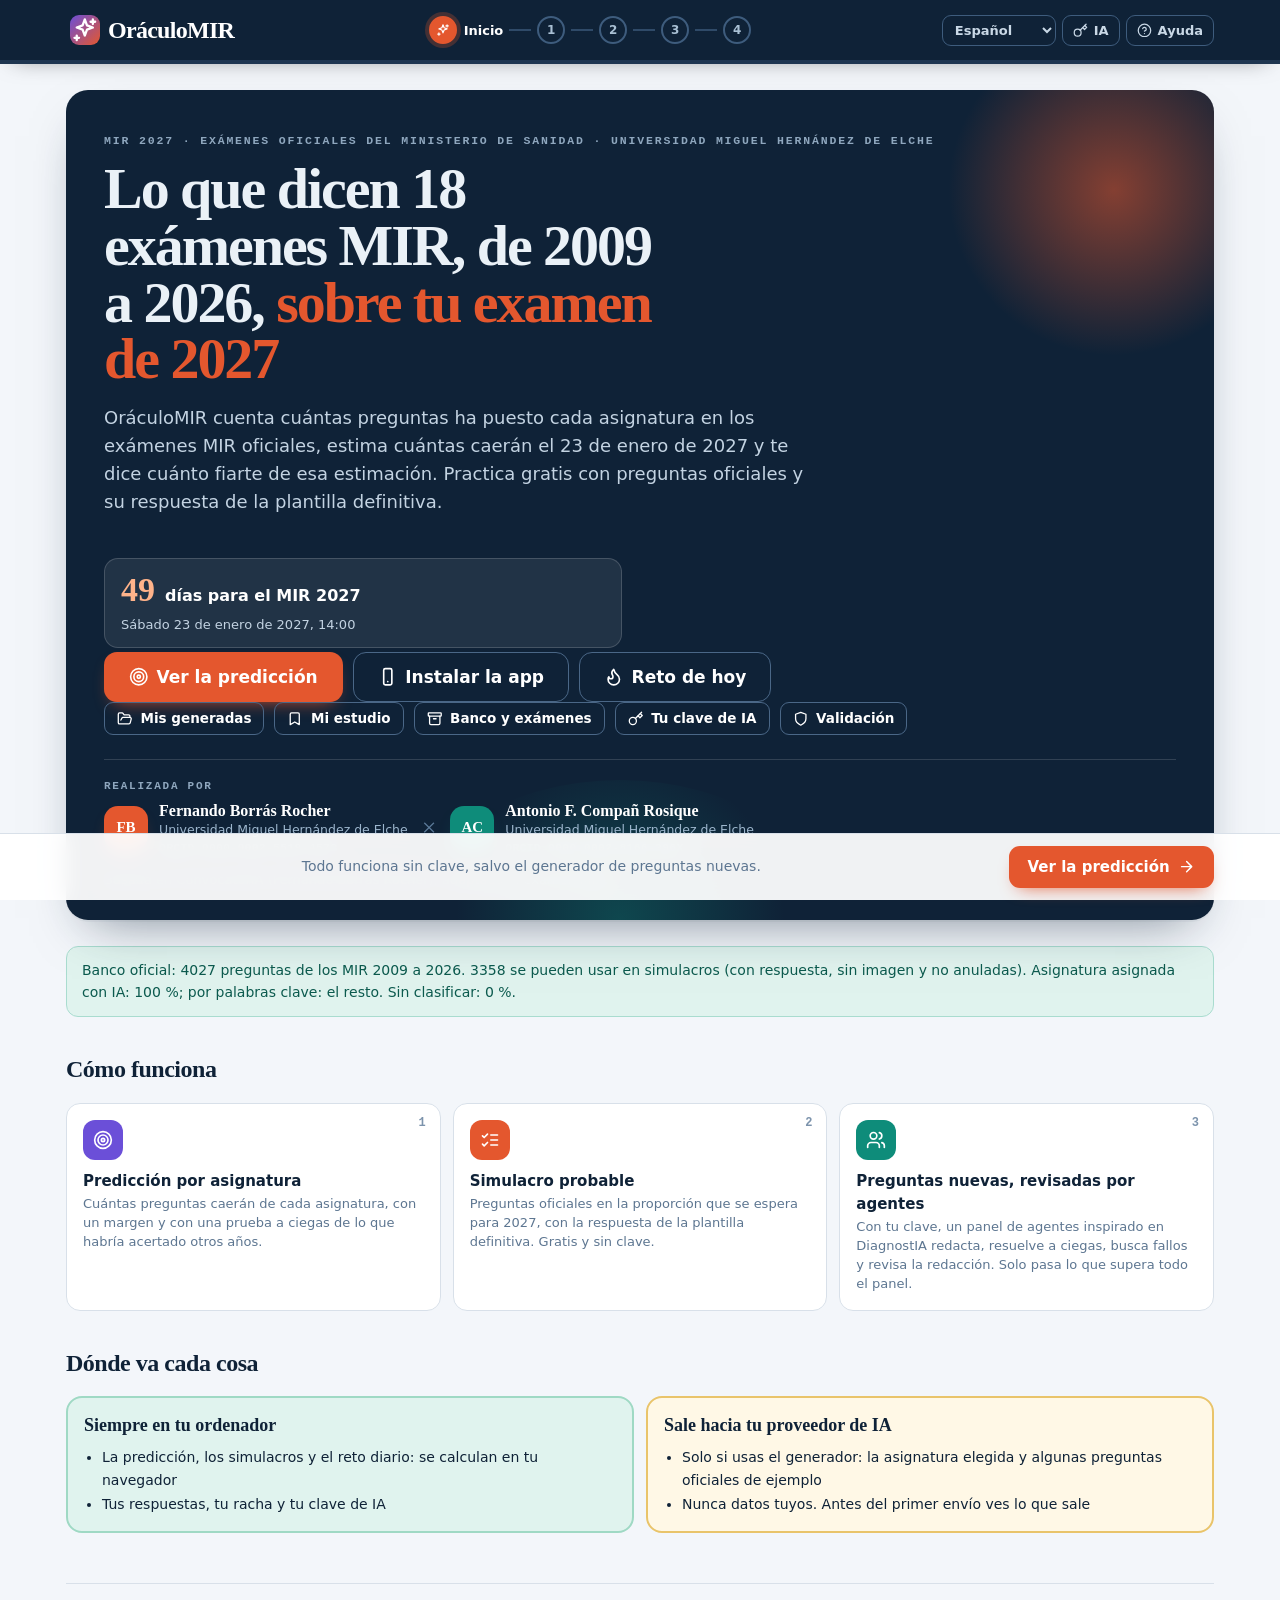
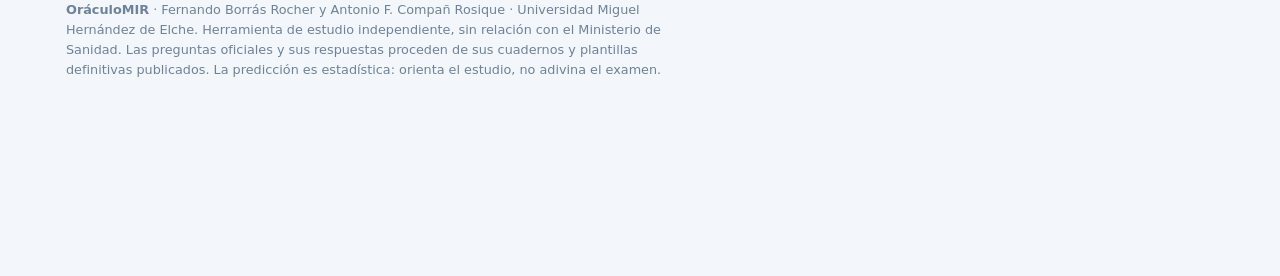
==== commit 6fd9f4e8: "Accesos directos en la portada (Mis generadas, Tu clave de IA…) y service worker que no sirve versio" ====
--- a/index.html
+++ b/index.html
@@ -423,6 +423,9 @@
 .om-res{padding:9px 0;border-bottom:1px solid var(--linea-2);font-size:14.5px;line-height:1.5}.om-res small{color:var(--acero)}
 .om-img{display:block;margin:0 0 14px;border-radius:12px;overflow:hidden;border:1px solid var(--linea);background:#111}.om-img img{display:block;width:100%;max-height:460px;object-fit:contain}
 .om-check{display:flex;gap:10px;align-items:flex-start;margin:12px 0 4px;font-size:14.5px;line-height:1.5}.om-check input{margin-top:4px;width:18px;height:18px;flex:none}
+
+.om-fila{display:flex;flex-wrap:wrap;gap:8px 14px;align-items:center;justify-content:space-between;padding:10px 0;border-bottom:1px solid var(--linea,#e5e5e5)}
+.om-fila:last-child{border-bottom:0}
 </style></head>
 <body>
 <svg style="display:none" aria-hidden="true">
@@ -495,6 +498,7 @@
     <p class="lede" data-i18n="hero.lede">OráculoMIR cuenta cuántas preguntas ha puesto cada asignatura en los exámenes MIR oficiales, estima cuántas caerán el 23 de enero de 2027 y te dice cuánto fiarte de esa estimación. Practica gratis con preguntas oficiales y su respuesta de la plantilla definitiva.</p>
     <div class="om-cuenta" id="cuenta" role="status"></div>
     <div class="actions"><button class="btn btn-primary btn-big" id="btnStart" type="button"><svg class="i"><use href="#i-target"/></svg><span data-i18n="s.empezar">Ver la predicción</span></button><button class="btn btn-ghost btn-big" id="btnInstalar" type="button" hidden><svg class="i"><use href="#i-phone"/></svg><span data-i18n="s.instalar">Instalar la app</span></button><button class="btn btn-ghost btn-big" id="btnEjemplo" type="button"><svg class="i"><use href="#i-flame"/></svg><span data-i18n="s.ejemplo">Reto de hoy</span></button></div>
+    <div class="actions om-atajos"><button class="btn btn-ghost btn-sm" type="button" data-irpaso="9"><svg class="i"><use href="#i-folder"/></svg><span data-i18n="Mis generadas">Mis generadas</span></button><button class="btn btn-ghost btn-sm" type="button" data-irpaso="6"><svg class="i"><use href="#i-bookmark"/></svg><span data-i18n="Mi estudio">Mi estudio</span></button><button class="btn btn-ghost btn-sm" type="button" data-irpaso="7"><svg class="i"><use href="#i-archive"/></svg><span data-i18n="Banco y exámenes">Banco y exámenes</span></button><button class="btn btn-ghost btn-sm" type="button" data-irpaso="10"><svg class="i"><use href="#i-key"/></svg><span data-i18n="Tu clave de IA">Tu clave de IA</span></button><button class="btn btn-ghost btn-sm" type="button" data-irpaso="8"><svg class="i"><use href="#i-shield"/></svg><span data-i18n="Validación">Validación</span></button></div>
     <p class="fa-inicio" id="inicioProj"></p>
     <div class="fa-autores"><span class="fa-autores-cap" data-i18n="Realizada por">Realizada por</span>
       <div class="fa-autor"><span class="fa-av" style="--c:#E4572E">FB</span><div><b>Fernando Borrás Rocher</b><small>Universidad Miguel Hernández de Elche</small><a class="fa-orcid" href="https://orcid.org/0000-0002-5519-4573" target="_blank" rel="noopener">ORCID 0000-0002-5519-4573</a></div></div><span class="fa-x" aria-hidden="true">×</span>
@@ -550,6 +554,7 @@
     </div>
     <div class="actions"><button class="btn btn-primary" id="btnGen" type="button"><svg class="i"><use href="#i-sparkles"/></svg><span data-i18n="s.generar">Redactar y verificar</span></button></div>
     <p class="help" id="genEstado" role="status" aria-live="polite"></p>
+    <p class="help"><a href="#" data-clave="1" data-i18n="¿No tienes clave? Así se consigue (y lo que cuesta)">¿No tienes clave? Así se consigue (y lo que cuesta)</a> · <a href="#" data-mias="1" data-i18n="Ver todo lo que he generado">Ver todo lo que he generado</a></p>
     <p class="help" id="genCalib"></p>
     <div class="aviso" data-i18n="s.gen.aviso">El panel reduce mucho los errores, pero no los elimina: varios modelos pueden equivocarse a la vez. Las preguntas oficiales llevan la respuesta del Ministerio; las generadas, no. En «Cómo se valida» tienes la medición de cuántas respuestas erróneas se cuelan.</div></div>
   <div id="genRes"></div>
@@ -568,6 +573,7 @@
     <p class="help" id="exEstima"></p>
     <div class="actions"><button class="btn btn-primary" id="btnExGen" type="button"><svg class="i"><use href="#i-sparkles"/></svg><span data-i18n="s.exGen">Generar el examen</span></button></div>
     <p class="help" id="exEstado" role="status" aria-live="polite"></p>
+    <p class="help"><a href="#" data-clave="1" data-i18n="¿No tienes clave? Así se consigue (y lo que cuesta)">¿No tienes clave? Así se consigue (y lo que cuesta)</a> · <a href="#" data-mias="1" data-i18n="Ver todo lo que he generado">Ver todo lo que he generado</a></p>
     <p class="help" id="exCalib"></p>
   </div>
   <div id="exRes"></div>
@@ -618,6 +624,30 @@
   <div class="card"><h3 data-i18n="s.valFuente">Código y datos</h3><p data-i18n="s.valFuente.txt">Todo es abierto: el código, los PDF y el informe de extracción año a año están en el repositorio de GitHub.</p>
     <div class="actions"><a class="btn btn-ghost btn-sm" href="https://github.com/fborrasumh/oraculomir" target="_blank" rel="noopener"><svg class="i"><use href="#i-github"/></svg><span>GitHub</span></a><a class="btn btn-ghost btn-sm" href="https://github.com/fborrasumh/oraculomir/blob/main/data/informe.md" target="_blank" rel="noopener"><svg class="i"><use href="#i-doc"/></svg><span data-i18n="s.informe">Informe de extracción</span></a></div></div>
 </section>
+
+<!-- 9 · MIS GENERADAS (fuera del recorrido) -->
+<section class="screen" data-step="9">
+  <header class="sh" style="--c:#C98200"><div class="sh-ico"><svg class="i"><use href="#i-folder"/></svg></div><div><h2 data-i18n="Mis generadas">Mis generadas</h2><p class="sh-lede" data-i18n="s.mias.lede">Todo lo que has generado con IA: los exámenes del paso 4 y las preguntas sueltas del paso 3. Se guarda en este navegador, sin servidor.</p></div></header>
+  <div class="card"><p id="miasResumen"></p>
+    <div class="actions"><button class="btn btn-ghost btn-sm" id="btnMiasCopia" type="button"><svg class="i"><use href="#i-download"/></svg><span data-i18n="Hacer una copia (JSON)">Hacer una copia (JSON)</span></button>
+      <label class="btn btn-ghost btn-sm"><svg class="i"><use href="#i-upload"/></svg><span data-i18n="Recuperar una copia">Recuperar una copia</span><input type="file" id="miasImporta" accept=".json,application/json" hidden></label></div></div>
+  <h2 class="sec-title" data-i18n="Exámenes generados">Exámenes generados</h2>
+  <div class="card" id="miasEx"></div>
+  <h2 class="sec-title" data-i18n="Preguntas sueltas del generador">Preguntas sueltas del generador</h2>
+  <div class="card"><div class="cols2"><div class="field"><label for="miasAsig" data-i18n="Asignatura">Asignatura</label><select id="miasAsig"></select></div>
+      <div class="field"><label for="miasEstado" data-i18n="Estado">Estado</label><select id="miasEstado"><option value="" data-i18n="Todas">Todas</option><option value="aceptada" data-i18n="aprobada por el panel">aprobada por el panel</option><option value="dudosa" data-i18n="dudosa">dudosa</option></select></div></div>
+    <div class="actions"><button class="btn btn-primary btn-sm" id="btnMiasSim" type="button"><svg class="i"><use href="#i-play"/></svg><span data-i18n="Simulacro con estas preguntas (aprobadas)">Simulacro con estas preguntas (aprobadas)</span></button></div>
+    <div id="miasGen"></div></div>
+</section>
+
+<!-- 10 · TU CLAVE DE IA (fuera del recorrido) -->
+<section class="screen" data-step="10">
+  <header class="sh" style="--c:#0E8C7A"><div class="sh-ico"><svg class="i"><use href="#i-key"/></svg></div><div><h2 data-i18n="Tu clave de IA">Tu clave de IA</h2><p class="sh-lede" data-i18n="s.clave.lede">Es opcional. La predicción, los simulacros con preguntas oficiales y el reto diario funcionan gratis y sin clave. La clave solo hace falta para generar preguntas y exámenes nuevos.</p></div></header>
+  <div class="cols2"><div class="card" id="clavePasos"></div><div class="card" id="claveCoste"></div></div>
+  <h2 class="sec-title" data-i18n="¿Clave de API o suscripción mensual?">¿Clave de API o suscripción mensual?</h2>
+  <div class="cols2"><div class="card" id="claveChat"></div><div class="card" id="claveApi"></div></div>
+  <p class="help" id="claveNota"></p>
+</section>
 </main>
 
 <footer class="fa-foot"><hr><p><b>OráculoMIR</b> · Fernando Borrás Rocher y Antonio F. Compañ Rosique · Universidad Miguel Hernández de Elche. <span data-i18n="f.pie">Herramienta de estudio independiente, sin relación con el Ministerio de Sanidad. Las preguntas oficiales y sus respuestas proceden de sus cuadernos y plantillas definitivas publicados. La predicción es estadística: orienta el estudio, no adivina el examen.</span></p></footer>
@@ -628,6 +658,7 @@
   <div class="field"><label for="apiKey" data-i18n="Tu clave de API">Tu clave de API</label><div class="keyrow"><input type="password" id="apiKey" autocomplete="off"><button class="eye" id="btnEye" type="button" aria-label="Ver" data-i18n-attr="aria-label:Ver"><svg class="i"><use href="#i-eye"/></svg></button></div></div>
   <div class="field"><label for="selModelo" data-i18n="Modelo">Modelo</label><select id="selModelo"></select><input type="text" id="modelo" hidden autocomplete="off" placeholder="Escribe el nombre exacto del modelo" data-i18n-attr="placeholder:Escribe el nombre exacto del modelo" style="margin-top:8px"></div>
   <div class="actions"><button class="btn btn-ghost btn-sm" id="btnModelos" type="button" data-i18n="Ver los modelos de mi clave">Ver los modelos de mi clave</button></div>
+  <p class="help"><button type="button" class="btn btn-ghost btn-sm" data-clave="1" data-i18n="¿Cómo consigo una clave? Guía paso a paso">¿Cómo consigo una clave? Guía paso a paso</button></p>
   <p class="help" id="iaEstado" data-i18n="f.ia.ayuda">La clave se guarda solo en este navegador y se envía únicamente a tu proveedor. Cada persona usa la suya y paga su propio uso. Elige un modelo económico: este uso no necesita el más potente.</p></div></div></div>
 <div class="modal" id="mEnvio" role="dialog" aria-modal="true" aria-labelledby="mEnT"><div class="modal-box"><div class="modal-head"><h2 id="mEnT" data-i18n="Esto es lo que saldría hacia tu proveedor de IA">Esto es lo que saldría hacia tu proveedor de IA</h2><button type="button" data-close data-i18n="Cerrar">Cerrar</button></div><div class="modal-body"><div id="envioInfo"></div><pre class="fa-pre" id="envioTxt"></pre><label class="fa-chk" style="margin:12px 0"><input type="checkbox" id="envioOk"> <span data-i18n="f.envio.chk">He revisado la muestra y confirmo que puede salir de mi ordenador.</span></label><div class="actions"><button class="btn btn-primary" id="envioSi" type="button" disabled data-i18n="s.enviar">Enviar y analizar</button><button class="btn btn-ghost" id="envioNo" type="button" data-i18n="Cancelar">Cancelar</button></div></div></div></div>
 <div class="modal" id="mHelp" role="dialog" aria-modal="true" aria-labelledby="mHelpT"><div class="modal-box"><div class="modal-head"><h2 id="mHelpT" data-i18n="Ayuda">Ayuda</h2><button type="button" data-close data-i18n="Cerrar">Cerrar</button></div><div class="modal-body"><div class="glos" id="glos"></div></div></div></div>
@@ -1726,6 +1757,59 @@
 "s.valGen": "Reliability of AI-generated questions",
 "s.valGen.txt": "It is measured with official questions, whose answer we know. Each goes through the panel twice: with its official answer and with a deliberately wrong answer, as if the writer had made a mistake. This shows how many right ones it accepts and how many wrong ones it lets through.",
 "s.calibMia": "Measure it with my key (50 questions, about 25 calls)",
+"Panel completo, contando también las dudosas": "Full panel, also counting doubtful ones",
+"Mis generadas": "My generated",
+"Tu clave de IA": "Your AI key",
+"Cerrar": "Close",
+"Todo lo que generas se guarda en este navegador. Los exámenes anteriores y las preguntas sueltas están en «Mis generadas».": "Everything you generate is saved in this browser. Previous exams and single questions are in “My generated”.",
+"Ver mis generadas": "See my generated",
+"{0} exámenes generados ({1} preguntas) y {2} preguntas sueltas del generador. Se guardan solo en este navegador: haz una copia si cambias de ordenador o borras los datos del navegador.": "{0} generated exams ({1} questions) and {2} single questions from the generator. They are saved only in this browser: make a copy if you change computer or clear your browser data.",
+"{0} generadas por IA · {1} oficiales": "{0} AI-generated · {1} official",
+"Continuar": "Continue",
+"Todavía no has generado ningún examen. Hazlo en el paso 4.": "You have not generated any exam yet. Do it in step 4.",
+"Todas las asignaturas": "All subjects",
+"Ver más ({0})": "See more ({0})",
+"No hay preguntas sueltas. Genéralas en el paso 3.": "There are no single questions. Generate them in step 3.",
+"¿Borrar este examen de este navegador? No se puede deshacer.": "Delete this exam from this browser? This cannot be undone.",
+"El fichero no es una copia de «Mis generadas».": "The file is not a copy of “My generated”.",
+"Recuperados {0} exámenes y {1} preguntas.": "Recovered {0} exams and {1} questions.",
+"Crear la clave con límite de gasto (OpenAI)": "Create the key with a spending limit (OpenAI)",
+"Entra en platform.openai.com y crea una cuenta. Es distinta de la de ChatGPT, aunque puedes usar el mismo correo.": "Go to platform.openai.com and create an account. It is separate from ChatGPT, although you can use the same email.",
+"En Billing, añade un método de pago y compra un crédito pequeño (por ejemplo, 5 €). Fija un límite de gasto mensual bajo antes de crear la clave.": "In Billing, add a payment method and buy a small credit (for example, €5). Set a low monthly spending limit before creating the key.",
+"En API keys, pulsa Create new secret key. Cópiala y guárdala en un lugar seguro: no se vuelve a mostrar.": "In API keys, click Create new secret key. Copy it and keep it somewhere safe: it is not shown again.",
+"En OráculoMIR, pulsa IA arriba a la derecha, elige OpenAI, pega la clave, pulsa «Ver los modelos de mi clave» y elige uno económico.": "In OráculoMIR, click AI at the top right, choose OpenAI, paste the key, click “See my key’s models” and choose an inexpensive one.",
+"No la compartas ni la pegues en chats o redes. Si se expone, revócala en la plataforma y crea otra.": "Do not share it or paste it in chats or social media. If it is exposed, revoke it on the platform and create another.",
+"También valen Google Gemini (aistudio.google.com, con una capa gratuita limitada) y Anthropic Claude (console.anthropic.com). Con claves de dos proveedores distintos, el segundo resuelve y revisa: modelos distintos se equivocan menos a la vez.": "Google Gemini (aistudio.google.com, with a limited free tier) and Anthropic Claude (console.anthropic.com) also work. With keys from two different providers, the second solves and reviews: different models are less often wrong at the same time.",
+"¿Cuánto cuesta?": "How much does it cost?",
+"Se paga por uso, por tokens (trozos de texto). Con un modelo económico, cada tanda de preguntas cuesta céntimos.": "You pay per use, by tokens (chunks of text). With an inexpensive model, each batch of questions costs cents.",
+"Cada tanda hace cinco llamadas: el redactor, dos resolutores a ciegas, el Contradictor y la Lista de control. Un examen de 200 preguntas son unas 150 llamadas; la app te lo estima antes de empezar.": "Each batch makes five calls: the writer, two blind solvers, the Contradictor and the Checklist. A 200-question exam is about 150 calls; the app estimates it before starting.",
+"Con el límite de gasto que fijas, nunca pagarás más de lo que hayas decidido.": "With the spending limit you set, you will never pay more than you decided.",
+"La clave se guarda solo en este navegador y solo se envía a tu proveedor. OráculoMIR no la ve ni la guarda en ningún servidor.": "The key is saved only in this browser and only sent to your provider. OráculoMIR never sees it or stores it on any server.",
+"Suscripción mensual al chatbot (ChatGPT, Claude…)": "Monthly chatbot subscription (ChatGPT, Claude…)",
+"Cuota fija cada mes, la uses mucho o poco.": "Fixed fee every month, whether you use it a lot or a little.",
+"Conversación libre: el resultado depende de cómo preguntes y cambia de una vez a otra.": "Free conversation: the result depends on how you ask and changes from one time to another.",
+"Las respuestas que te da las tienes que comprobar tú.": "You have to check the answers it gives you yourself.",
+"Un examen completo se hace pregunta a pregunta, copiando y pegando.": "A full exam is done question by question, copying and pasting.",
+"No sirve para OráculoMIR: la suscripción no incluye la clave de API, que se paga aparte.": "It does not work for OráculoMIR: the subscription does not include the API key, which is paid separately.",
+"Clave de API en OráculoMIR": "API key in OráculoMIR",
+"Pagas solo lo que usas, con un límite que fijas tú.": "You only pay for what you use, with a limit you set.",
+"OráculoMIR organiza el trabajo: redacta con el contexto de los MIR anteriores, en la proporción que predice para 2027.": "OráculoMIR organises the work: it writes with the context of previous MIR exams, in the proportion it forecasts for 2027.",
+"Cada pregunta pasa por un panel de cinco agentes; solo se queda lo que lo supera.": "Each question goes through a panel of five agents; only what passes it is kept.",
+"Todo lo que generas queda guardado en este navegador, en «Mis generadas».": "Everything you generate stays saved in this browser, in “My generated”.",
+"Por API, OpenAI no usa tus datos para entrenar sus modelos por defecto.": "Through the API, OpenAI does not use your data to train its models by default.",
+"Son complementarios: el chatbot va bien para preguntar dudas; la clave en OráculoMIR, para generar preguntas y exámenes revisados por el panel. Y recuerda: no hace falta ninguna de las dos para la predicción, los simulacros con preguntas oficiales ni el reto diario.": "They are complementary: the chatbot is good for asking questions; the key in OráculoMIR, for generating questions and exams reviewed by the panel. And remember: you need neither for the forecast, mock exams with official questions or the daily challenge.",
+"s.mias.lede": "Everything you have generated with AI: the exams from step 4 and the single questions from step 3. It is saved in this browser, with no server.",
+"Hacer una copia (JSON)": "Make a copy (JSON)",
+"Recuperar una copia": "Restore a copy",
+"Exámenes generados": "Generated exams",
+"Preguntas sueltas del generador": "Single questions from the generator",
+"Estado": "Status",
+"Simulacro con estas preguntas (aprobadas)": "Mock exam with these questions (approved)",
+"s.clave.lede": "It is optional. The forecast, mock exams with official questions and the daily challenge work free and without a key. The key is only needed to generate new questions and exams.",
+"¿Clave de API o suscripción mensual?": "API key or monthly subscription?",
+"¿Cómo consigo una clave? Guía paso a paso": "How do I get a key? Step-by-step guide",
+"¿No tienes clave? Así se consigue (y lo que cuesta)": "No key? Here is how to get one (and what it costs)",
+"Ver todo lo que he generado": "See everything I have generated",
 "sube": "rising",
 "baja": "falling",
 "estable": "stable",
@@ -2084,6 +2168,59 @@
 "s.valGen": "Fiabilidade das perguntas geradas com IA",
 "s.valGen.txt": "Mede-se com perguntas oficiais, cuja resposta conhecemos. Cada uma passa pelo painel duas vezes: com a resposta oficial e com uma resposta errada posta de propósito, como se o redator se tivesse enganado. Assim sabe-se quantas certas aceita e quantas erradas deixa passar.",
 "s.calibMia": "Medir com a minha chave (50 perguntas, cerca de 25 chamadas)",
+"Panel completo, contando también las dudosas": "Painel completo, contando também as duvidosas",
+"Mis generadas": "As minhas geradas",
+"Tu clave de IA": "A sua chave de IA",
+"Cerrar": "Fechar",
+"Todo lo que generas se guarda en este navegador. Los exámenes anteriores y las preguntas sueltas están en «Mis generadas».": "Tudo o que gera fica guardado neste navegador. Os exames anteriores e as perguntas soltas estão em «As minhas geradas».",
+"Ver mis generadas": "Ver as minhas geradas",
+"{0} exámenes generados ({1} preguntas) y {2} preguntas sueltas del generador. Se guardan solo en este navegador: haz una copia si cambias de ordenador o borras los datos del navegador.": "{0} exames gerados ({1} perguntas) e {2} perguntas soltas do gerador. Ficam guardados só neste navegador: faça uma cópia se mudar de computador ou apagar os dados do navegador.",
+"{0} generadas por IA · {1} oficiales": "{0} geradas por IA · {1} oficiais",
+"Continuar": "Continuar",
+"Todavía no has generado ningún examen. Hazlo en el paso 4.": "Ainda não gerou nenhum exame. Faça-o no passo 4.",
+"Todas las asignaturas": "Todas as disciplinas",
+"Ver más ({0})": "Ver mais ({0})",
+"No hay preguntas sueltas. Genéralas en el paso 3.": "Não há perguntas soltas. Gere-as no passo 3.",
+"¿Borrar este examen de este navegador? No se puede deshacer.": "Apagar este exame deste navegador? Não se pode desfazer.",
+"El fichero no es una copia de «Mis generadas».": "O ficheiro não é uma cópia de «As minhas geradas».",
+"Recuperados {0} exámenes y {1} preguntas.": "Recuperados {0} exames e {1} perguntas.",
+"Crear la clave con límite de gasto (OpenAI)": "Criar a chave com limite de gastos (OpenAI)",
+"Entra en platform.openai.com y crea una cuenta. Es distinta de la de ChatGPT, aunque puedes usar el mismo correo.": "Entre em platform.openai.com e crie uma conta. É diferente da do ChatGPT, embora possa usar o mesmo e-mail.",
+"En Billing, añade un método de pago y compra un crédito pequeño (por ejemplo, 5 €). Fija un límite de gasto mensual bajo antes de crear la clave.": "Em Billing, adicione um método de pagamento e compre um crédito pequeno (por exemplo, 5 €). Defina um limite de gastos mensal baixo antes de criar a chave.",
+"En API keys, pulsa Create new secret key. Cópiala y guárdala en un lugar seguro: no se vuelve a mostrar.": "Em API keys, carregue em Create new secret key. Copie-a e guarde-a num lugar seguro: não volta a ser mostrada.",
+"En OráculoMIR, pulsa IA arriba a la derecha, elige OpenAI, pega la clave, pulsa «Ver los modelos de mi clave» y elige uno económico.": "No OráculoMIR, carregue em IA em cima à direita, escolha OpenAI, cole a chave, carregue em «Ver os modelos da minha chave» e escolha um económico.",
+"No la compartas ni la pegues en chats o redes. Si se expone, revócala en la plataforma y crea otra.": "Não a partilhe nem a cole em chats ou redes. Se ficar exposta, revogue-a na plataforma e crie outra.",
+"También valen Google Gemini (aistudio.google.com, con una capa gratuita limitada) y Anthropic Claude (console.anthropic.com). Con claves de dos proveedores distintos, el segundo resuelve y revisa: modelos distintos se equivocan menos a la vez.": "Também servem Google Gemini (aistudio.google.com, com um nível gratuito limitado) e Anthropic Claude (console.anthropic.com). Com chaves de dois fornecedores diferentes, o segundo resolve e revê: modelos diferentes enganam-se menos ao mesmo tempo.",
+"¿Cuánto cuesta?": "Quanto custa?",
+"Se paga por uso, por tokens (trozos de texto). Con un modelo económico, cada tanda de preguntas cuesta céntimos.": "Paga-se por uso, por tokens (pedaços de texto). Com um modelo económico, cada lote de perguntas custa cêntimos.",
+"Cada tanda hace cinco llamadas: el redactor, dos resolutores a ciegas, el Contradictor y la Lista de control. Un examen de 200 preguntas son unas 150 llamadas; la app te lo estima antes de empezar.": "Cada lote faz cinco chamadas: o redator, dois resolvedores às cegas, o Contraditor e a Lista de controlo. Um exame de 200 perguntas são cerca de 150 chamadas; a app estima-o antes de começar.",
+"Con el límite de gasto que fijas, nunca pagarás más de lo que hayas decidido.": "Com o limite de gastos que definir, nunca pagará mais do que decidiu.",
+"La clave se guarda solo en este navegador y solo se envía a tu proveedor. OráculoMIR no la ve ni la guarda en ningún servidor.": "A chave fica guardada só neste navegador e só é enviada ao seu fornecedor. O OráculoMIR não a vê nem a guarda em nenhum servidor.",
+"Suscripción mensual al chatbot (ChatGPT, Claude…)": "Subscrição mensal do chatbot (ChatGPT, Claude…)",
+"Cuota fija cada mes, la uses mucho o poco.": "Quota fixa todos os meses, use muito ou pouco.",
+"Conversación libre: el resultado depende de cómo preguntes y cambia de una vez a otra.": "Conversa livre: o resultado depende de como pergunta e muda de uma vez para outra.",
+"Las respuestas que te da las tienes que comprobar tú.": "As respostas que lhe dá tem de as verificar você.",
+"Un examen completo se hace pregunta a pregunta, copiando y pegando.": "Um exame completo faz-se pergunta a pergunta, copiando e colando.",
+"No sirve para OráculoMIR: la suscripción no incluye la clave de API, que se paga aparte.": "Não serve para o OráculoMIR: a subscrição não inclui a chave de API, que se paga à parte.",
+"Clave de API en OráculoMIR": "Chave de API no OráculoMIR",
+"Pagas solo lo que usas, con un límite que fijas tú.": "Paga só o que usa, com um limite que define você.",
+"OráculoMIR organiza el trabajo: redacta con el contexto de los MIR anteriores, en la proporción que predice para 2027.": "O OráculoMIR organiza o trabalho: redige com o contexto dos MIR anteriores, na proporção que prevê para 2027.",
+"Cada pregunta pasa por un panel de cinco agentes; solo se queda lo que lo supera.": "Cada pergunta passa por um painel de cinco agentes; só fica o que o supera.",
+"Todo lo que generas queda guardado en este navegador, en «Mis generadas».": "Tudo o que gera fica guardado neste navegador, em «As minhas geradas».",
+"Por API, OpenAI no usa tus datos para entrenar sus modelos por defecto.": "Por API, a OpenAI não usa os seus dados para treinar os modelos por defeito.",
+"Son complementarios: el chatbot va bien para preguntar dudas; la clave en OráculoMIR, para generar preguntas y exámenes revisados por el panel. Y recuerda: no hace falta ninguna de las dos para la predicción, los simulacros con preguntas oficiales ni el reto diario.": "São complementares: o chatbot serve para tirar dúvidas; a chave no OráculoMIR, para gerar perguntas e exames revistos pelo painel. E lembre-se: não precisa de nenhuma das duas para a previsão, os simulados com perguntas oficiais nem o desafio diário.",
+"s.mias.lede": "Tudo o que gerou com IA: os exames do passo 4 e as perguntas soltas do passo 3. Fica guardado neste navegador, sem servidor.",
+"Hacer una copia (JSON)": "Fazer uma cópia (JSON)",
+"Recuperar una copia": "Recuperar uma cópia",
+"Exámenes generados": "Exames gerados",
+"Preguntas sueltas del generador": "Perguntas soltas do gerador",
+"Estado": "Estado",
+"Simulacro con estas preguntas (aprobadas)": "Simulado com estas perguntas (aprovadas)",
+"s.clave.lede": "É opcional. A previsão, os simulados com perguntas oficiais e o desafio diário funcionam grátis e sem chave. A chave só é precisa para gerar perguntas e exames novos.",
+"¿Clave de API o suscripción mensual?": "Chave de API ou subscrição mensal?",
+"¿Cómo consigo una clave? Guía paso a paso": "Como consigo uma chave? Guia passo a passo",
+"¿No tienes clave? Así se consigue (y lo que cuesta)": "Não tem chave? Veja como se consegue (e quanto custa)",
+"Ver todo lo que he generado": "Ver tudo o que gerei",
 "sube": "sobe",
 "baja": "desce",
 "estable": "estável",
@@ -2330,8 +2467,8 @@
 function veredictoPanel(clave, respuestas, {contra, lista, estilo = []} = {}) {
   const ok = respuestas.filter(x => x === clave).length;
   if (ok === 0) return 'descartada';
-  if ((contra && contra.veredicto === 'mala') || (lista && lista.veredicto === 'mala')) return 'descartada';
-  if (ok < respuestas.length || (contra && contra.veredicto === 'dudosa') || (lista && lista.veredicto === 'corregir') || estilo.length) return 'dudosa';
+  if (contra && contra.veredicto === 'mala') return 'descartada';   // la Lista de control no descarta: con preguntas oficiales marcaba «mala» el 14 % de las buenas
+  if (ok < respuestas.length || (contra && contra.veredicto === 'dudosa') || (lista && lista.veredicto !== 'ok') || estilo.length) return 'dudosa';
   return 'aceptada';
 }
 /* métricas de la medición: con la clave buena, % aceptado (TA); con una clave errónea, % que se cuela (FA) */
@@ -2340,7 +2477,8 @@
   const conf = {
     A: (r, v) => r.res.every(x => x === v.clave),
     B: (r, v) => r.res.every(x => x === v.clave) && v.contra === 'ok',
-    C: (r, v) => veredictoPanel(v.clave, r.res, {contra: {veredicto: v.contra}, lista: {veredicto: v.lista}, estilo: v.estilo}) === 'aceptada'
+    C: (r, v) => veredictoPanel(v.clave, r.res, {contra: {veredicto: v.contra}, lista: {veredicto: v.lista}, estilo: v.estilo}) === 'aceptada',
+    D: (r, v) => veredictoPanel(v.clave, r.res, {contra: {veredicto: v.contra}, lista: {veredicto: v.lista}, estilo: v.estilo}) !== 'descartada'   // aceptada o dudosa (se conserva para revisar)
   };
   const out = {n: filas.length};
   for (const [k, f] of Object.entries(conf)) out[k] = {ta: pct(filas, r => f(r, r.buena)), fa: pct(filas, r => f(r, r.mala))};
@@ -2411,9 +2549,9 @@
 
 /* ══ OráculoMIR · interfaz. La lógica pura está en nucleo.js (probada en Node) y los datos en datos.js ══ */
 const STEPS = ['Inicio', 'Predicción', 'Simulacro', 'Generador IA', 'Examen 2027'];
-const HUBS = ['Reto diario', 'Mi estudio', 'Banco y exámenes', 'Validación'];
+const HUBS = ['Reto diario', 'Mi estudio', 'Banco y exámenes', 'Validación', 'Mis generadas', 'Tu clave de IA'];
 const NAV = [['Ver la predicción', 'Todo funciona sin clave, salvo el generador de preguntas nuevas.'], ['Siguiente: simulacro', 'Pulsa «Practicar» en una asignatura para un simulacro solo de ella.'], ['Siguiente: generador IA', 'Elige cuántas preguntas y empieza; puedes dejar el simulacro y volver.'], ['Siguiente: examen 2027', 'Descarga las preguntas aceptadas en Word, CSV o Moodle (GIFT).'], ['Volver al inicio', 'Si se corta, pulsa «Continuar»: no se repite lo ya generado.']];
-const RENDER = {0: pintaInicio, 1: pintaPred, 2: pintaSim, 3: pintaGen, 4: pintaExamenIA, 5: pintaReto, 6: pintaEstudio, 7: pintaBanco, 8: pintaValidacion};
+const RENDER = {0: pintaInicio, 1: pintaPred, 2: pintaSim, 3: pintaGen, 4: pintaExamenIA, 5: pintaReto, 6: pintaEstudio, 7: pintaBanco, 8: pintaValidacion, 9: pintaMias, 10: pintaClave};
 const REPO = 'fborrasumh/oraculomir';
 const GLOS = [
   ['¿De dónde salen las preguntas?', 'De los cuadernos de examen y las plantillas definitivas de respuestas que publica el Ministerio de Sanidad en su portal de Formación Sanitaria Especializada. Un proceso automático del repositorio los descarga, extrae el texto y lee la respuesta oficial de cada pregunta. Las preguntas anuladas y las que dependen de una imagen no entran en los simulacros.'],
@@ -2426,7 +2564,7 @@
   ['Instalable y sin conexión', 'En Android o en el ordenador, pulsa «Instalar la app» (o «Añadir a la pantalla de inicio» en el menú del navegador). En iPhone: botón Compartir → «Añadir a pantalla de inicio». Una vez abierta con conexión, la predicción, los simulacros, el reto, el repaso y las imágenes ya vistas funcionan sin internet.'],
   ['Puntuación', 'Como en el MIR: +3 por acierto, −1 por fallo y 0 en blanco. La «neta» es aciertos menos fallos entre tres.']
 ];
-let S = {sim: null, reto: null, racha: {ultima: null, n: 0}, gen: [], genStats: null, asigSim: 'probable', hist: {}, explic: {}, prac: null, examenIA: null};
+let S = {sim: null, reto: null, racha: {ultima: null, n: 0}, gen: [], genStats: null, asigSim: 'probable', hist: {}, explic: {}, prac: null, examenIA: null, archivo: []};
 let ENVIO_OK = false, PRED = {filas: [], anios: []}, VAL = null, relojT = null;
 const BASE_URL = () => location.origin + location.pathname;
 const pct = x => Math.round(x * 100) + ' %';
@@ -2437,7 +2575,8 @@
   PRED = predice(c, ANIO_OBJ, {asigs: DATA.asignaturas.map(a => a.id).filter(id => id !== 'otras' && aniosDe(c).some(y => c[y][id]))});
   VAL = valida(c);
 }
-const preg = id => DATA.preguntas.find(q => q.id === id) || ((S.examenIA && S.examenIA.preguntas) || []).find(q => q.id === id);
+const preg = id => DATA.preguntas.find(q => q.id === id) || ((S.examenIA && S.examenIA.preguntas) || []).find(q => q.id === id)
+  || S.gen.find(q => q.id === id) || (S.archivo || []).reduce((r, X) => r || X.preguntas.find(q => q.id === id), null);
 const origenDe = q => q.ia ? t('Pregunta generada por IA y aprobada por un panel de cinco agentes (no oficial)') : q.demo ? t('Pregunta de ejemplo (no oficial)') : t('MIR {0} · pregunta {1}', q.anio, q.n) + (q.fuente === 'tercero' ? ' · ' + t('tomada de una copia del cuaderno oficial') : '');
 
 /* ── compartir: menú nativo del móvil; si no hay, se copia al portapapeles ── */
@@ -2751,7 +2890,8 @@
     <div class="om-bar" role="img" aria-label="${esc(pct(X.preguntas.length / X.n))}"><span style="width:${(100 * X.preguntas.length / X.n).toFixed(1)}%"></span><em>${X.preguntas.length}/${X.n}</em></div>
     <div class="actions"><button class="btn btn-primary" type="button" id="btnExSim" ${X.preguntas.length ? '' : 'disabled'}>${ico('play')} ${esc(t('Hacer el simulacro'))}</button>
       <button class="btn btn-word" type="button" id="btnExWord" ${tot ? '' : 'disabled'}>${ico('doc')} Word</button><button class="btn btn-ghost" type="button" id="btnExGift" ${tot ? '' : 'disabled'}>Moodle (GIFT)</button>
-      <button class="btn btn-ghost" type="button" id="btnExBorra">${ico('trash')} ${esc(t('Borrar'))}</button></div>
+      <button class="btn btn-ghost" type="button" id="btnExBorra">${ico('x')} ${esc(t('Cerrar'))}</button></div>
+    <p class="help">${esc(t('Todo lo que generas se guarda en este navegador. Los exámenes anteriores y las preguntas sueltas están en «Mis generadas».'))} <a href="#" data-mias>${esc(t('Ver mis generadas'))}</a></p>
     <details class="om-gen"><summary><b>${esc(t('Reparto por asignatura'))}</b></summary><div class="table-wrap"><table class="om-tabla"><thead><tr><th>${esc(t('Asignatura'))}</th><th>${esc(t('Pedidas'))}</th><th>${esc(t('IA verificadas'))}</th><th>${esc(t('Oficiales'))}</th></tr></thead><tbody>
       ${filas.map(([a, k]) => `<tr><td>${esc(nombreAsig(a))}</td><td>${k}</td><td>${hechas(a)}</td><td>${rel(a) || ''}</td></tr>`).join('')}</tbody></table></div></details>
     ${X.motivos.length ? `<details class="om-gen"><summary>${esc(t('Descartes del código y de los agentes ({0})', X.motivos.length))}</summary><ul class="fa-ul">${X.motivos.slice(-60).map(m => `<li>${esc(m)}</li>`).join('')}</ul></details>` : ''}
@@ -2759,11 +2899,11 @@
   $('btnExSim').onclick = () => { creaExamenIA($('exTiempo').value); go(2); };
   $('btnExWord').onclick = async () => { try { dl('oraculomir_examen_2027.docx', await wordDeMarkdown(mdPreguntas(X.preguntas.filter(q => q.ia)), {titulo: APP_NAME + ' · ' + t('Examen MIR 2027 generado'), subtitulo: t('Preguntas generadas y revisadas por un panel de agentes de IA'), pie: t('Generado con {0}. Preguntas no oficiales: compruébalas en tu manual.', APP_NAME)})); } catch (e) { toast(e.message, 7000); } };
   $('btnExGift').onclick = () => dl('oraculomir_examen_2027.gift.txt', aGIFT(X.preguntas.filter(q => q.ia)), 'text/plain;charset=utf-8');
-  $('btnExBorra').onclick = () => { if (S.sim && S.sim.ia) S.sim = null; S.examenIA = null; guarda(); pintaExamenIA(); };
+  $('btnExBorra').onclick = () => { S.examenIA = null; guarda(); pintaExamenIA(); };
 }
 function mdPreguntas(qs) { return qs.map((g, i) => `## ${i + 1}. ${nombreAsig(g.asig)} · ${g.tema || ''}\n${g.enunciado}\n\n${g.opciones.map((o, k) => `${k + 1}. ${o}`).join('\n')}\n\n**${t('Respuesta')}:** ${g.correcta}. ${g.explicacion || ''}${g.referencia ? `\n\n*${t('Referencia que cita el redactor (compruébala)')}: ${g.referencia}*` : ''}`).join('\n\n'); }
-function creaExamenIA(tiempo) {
-  const X = S.examenIA; if (!X || !X.preguntas.length) return false;
+function creaExamenIA(tiempo, X = S.examenIA) {
+  if (!X || !X.preguntas.length) return false;
   const ids = baraja(X.preguntas.map(q => q.id), rng(X.id));
   S.sim = {semilla: X.id, asig: 'probable', ia: true, qs: ids, resp: {}, idx: 0, fin: false, t0: Date.now(), limite: tiempo === 'mir' ? Math.round(ids.length * 270 * 60 / 210) : 0};
   guarda(); return true;
@@ -2775,8 +2915,8 @@
   if (busy) return; if (!pideClave()) return;
   let X = S.examenIA;
   if (!X || X.estado === 'listo') {
-    if (X && X.estado === 'listo' && !confirm(t('¿Generar un examen nuevo? El actual se borrará.'))) return;
     const n = +$('exN').value; X = S.examenIA = {id: uid('ex-'), n, plan: planExamen(n), preguntas: [], motivos: [], estado: 'generando', relleno: $('exRelleno').checked, rev: $('exRev').value || '', intentos: {}, creado: new Date().toISOString()};
+    S.archivo.unshift(X);   // todo lo generado queda en «Mis generadas» (IndexedDB de este navegador)
   }
   const e = estimaExamen(X.n), muestra = PROMPT_GEN(nombreAsig(Object.keys(X.plan)[0]), LOTE_IA, [], {total: 0});
   if (!(await pideEnvio(muestra, 0, t('Se van a generar {0} preguntas: unas {1} llamadas a {2} con tu clave (el panel de cinco agentes por cada tanda). Se envían la asignatura, el contexto de años anteriores y preguntas oficiales de ejemplo; nunca datos tuyos.', X.n, e.llamadas, PROV[getProv()].n)))) return;
@@ -2855,7 +2995,8 @@
     <div class="table-wrap"><table class="om-tabla"><thead><tr><th>${esc(t('Método'))}</th><th>${esc(t('Acepta la pregunta con la respuesta buena'))}</th><th>${esc(t('Deja pasar una respuesta errónea'))}</th></tr></thead><tbody>
       <tr><td>${esc(t('Solo los dos resolutores'))}</td><td>${p(c.A.ta)}</td><td>${p(c.A.fa)}</td></tr>
       <tr><td>${esc(t('+ Contradictor'))}</td><td>${p(c.B.ta)}</td><td>${p(c.B.fa)}</td></tr>
-      <tr><td><b>${esc(t('Panel completo (+ Lista de control y estilo)'))}</b></td><td><b>${p(c.C.ta)}</b></td><td><b>${p(c.C.fa)}</b></td></tr></tbody></table></div>
+      <tr><td><b>${esc(t('Panel completo (+ Lista de control y estilo)'))}</b></td><td><b>${p(c.C.ta)}</b></td><td><b>${p(c.C.fa)}</b></td></tr>
+      ${c.D ? `<tr><td>${esc(t('Panel completo, contando también las dudosas'))}</td><td>${p(c.D.ta)}</td><td>${p(c.D.fa)}</td></tr>` : ''}</tbody></table></div>
     <p class="help">${esc(t('Cuando los dos resolutores coinciden, aciertan el {0} de las veces. Lo importante es la última columna: de cada 100 preguntas en las que el redactor se equivoca de respuesta, cuántas se colarían. Medido con preguntas oficiales; las generadas pueden comportarse algo distinto.', p(c.precisionAcuerdo)))}</p>`;
 }
 
@@ -3001,7 +3142,7 @@
   busy = true; $('btnGen').disabled = true; const st = $('genEstado');
   try {
     const r = await generaTanda(asig, n, rev, m => { st.innerHTML = '<span class="spin"></span> ' + esc(m); });
-    S.gen.push(...r.aceptadas, ...r.dudosas);
+    const fecha = new Date().toISOString(); S.gen.push(...[...r.aceptadas, ...r.dudosas].map(c => ({...c, id: uid('g-'), fecha})));
     S.genStats = {total: n, aceptadas: r.aceptadas.length, dudosas: r.dudosas.length, descartadas: r.descartadas, motivos: r.motivos, contexto: {asig, total: r.ctx.total, frecuentes: r.ctx.frecuentes.slice(0, 8), olvidados: r.ctx.olvidados, ejemplos: r.ejemplos.map(q => q.id)}};
     await guardaYa(); st.textContent = t('Hecho: {0} aceptadas de {1}.', r.aceptadas.length, n); pintaGen();
   } catch (e) { st.textContent = e.message; toast(e.message, 8000); }
@@ -3029,11 +3170,88 @@
 let INSTALAR = null;
 window.addEventListener('beforeinstallprompt', e => { e.preventDefault(); INSTALAR = e; $('btnInstalar').hidden = false; });
 $('btnInstalar').onclick = async () => { if (!INSTALAR) return; INSTALAR.prompt(); try { await INSTALAR.userChoice; } catch {} INSTALAR = null; $('btnInstalar').hidden = true; };
-if ('serviceWorker' in navigator && (location.protocol === 'https:' || location.hostname === 'localhost')) { try { navigator.serviceWorker.register('sw.js').catch(() => {}); } catch {} }
+if ('serviceWorker' in navigator && (location.protocol === 'https:' || location.hostname === 'localhost')) { try { navigator.serviceWorker.register('sw.js').then(r => r.update()).catch(() => {}); let recargada = false; const habiaSW = !!navigator.serviceWorker.controller; navigator.serviceWorker.addEventListener('controllerchange', () => { if (!recargada && habiaSW) {   /* versión nueva: recarga una vez */ recargada = true; location.reload(); } }); } catch {} }
+
+/* ── Mis generadas: todo lo generado con IA, guardado en IndexedDB (solo en este navegador) ── */
+const fechaCorta = iso => { try { return new Date(iso).toLocaleDateString(LANG === 'en' ? 'en-GB' : LANG, {day: 'numeric', month: 'short', year: 'numeric'}); } catch { return (iso || '').slice(0, 10); } };
+let MIAS_N = 30;
+function pintaMias() {
+  const ex = S.archivo || [], nIA = ex.reduce((a, X) => a + X.preguntas.filter(q => q.ia).length, 0);
+  $('miasResumen').textContent = t('{0} exámenes generados ({1} preguntas) y {2} preguntas sueltas del generador. Se guardan solo en este navegador: haz una copia si cambias de ordenador o borras los datos del navegador.', ex.length, nIA, S.gen.length);
+  $('miasEx').innerHTML = ex.length ? ex.map(X => { const ia = X.preguntas.filter(q => q.ia).length;
+    return `<div class="om-fila"><div><b>${esc(t('Examen de {0} preguntas', X.n))}</b> · ${esc(fechaCorta(X.creado))} <span class="fa-chip ${X.estado === 'listo' ? 'ok' : 'aviso'}">${esc(t(X.estado === 'listo' ? 'listo' : 'a medias'))}</span><br><small class="sub">${esc(t('{0} generadas por IA · {1} oficiales', ia, X.preguntas.length - ia))}</small></div>
+      <div class="actions" style="margin:0"><button class="btn btn-primary btn-sm" type="button" data-exsim="${X.id}" ${X.preguntas.length ? '' : 'disabled'}>${ico('play')} ${esc(t('Simulacro'))}</button>${X.estado !== 'listo' ? `<button class="btn btn-ghost btn-sm" type="button" data-exsigue="${X.id}">${esc(t('Continuar'))}</button>` : ''}
+      <button class="btn btn-word btn-sm" type="button" data-exword="${X.id}" ${ia ? '' : 'disabled'}>Word</button><button class="btn btn-ghost btn-sm" type="button" data-exgift="${X.id}" ${ia ? '' : 'disabled'}>GIFT</button><button class="btn btn-ghost btn-sm" type="button" data-exborra="${X.id}" aria-label="${esc(t('Borrar'))}">${ico('trash')}</button></div></div>`; }).join('')
+    : `<p class="empty">${esc(t('Todavía no has generado ningún examen. Hazlo en el paso 4.'))}</p>`;
+  const asigs = [...new Set(S.gen.map(g => g.asig))], fa = $('miasAsig'), fv = fa.value, fe = $('miasEstado').value;
+  fa.innerHTML = `<option value="">${esc(t('Todas las asignaturas'))}</option>` + asigs.map(a => `<option value="${a}">${esc(nombreAsig(a))} (${S.gen.filter(g => g.asig === a).length})</option>`).join(''); fa.value = asigs.includes(fv) ? fv : '';
+  const lista = S.gen.filter(g => (!fa.value || g.asig === fa.value) && (!fe || g.estado === fe)).slice().reverse();
+  $('miasGen').innerHTML = lista.length ? lista.slice(0, MIAS_N).map(g => `<p class="help" style="margin:10px 0 2px">${esc(fechaCorta(g.fecha))}</p>` + cartaGen(g)).join('')
+    + (lista.length > MIAS_N ? `<div class="actions"><button class="btn btn-ghost btn-sm" type="button" id="btnMiasMas">${esc(t('Ver más ({0})', lista.length - MIAS_N))}</button></div>` : '')
+    : `<p class="empty">${esc(t('No hay preguntas sueltas. Genéralas en el paso 3.'))}</p>`;
+  $('btnMiasSim').disabled = !lista.some(g => g.estado === 'aceptada');
+  if ($('btnMiasMas')) $('btnMiasMas').onclick = () => { MIAS_N += 30; pintaMias(); };
+  $('btnMiasSim').onclick = () => { const ids = baraja(lista.filter(g => g.estado === 'aceptada').map(g => g.id), rng('mias' + Date.now())).slice(0, 210); if (!ids.length) return;
+    S.sim = {semilla: 'mias', asig: 'probable', ia: true, qs: ids, resp: {}, idx: 0, fin: false, t0: Date.now(), limite: 0}; guarda(); go(2); };
+}
+$('miasAsig').onchange = () => { MIAS_N = 30; pintaMias(); }; $('miasEstado').onchange = () => { MIAS_N = 30; pintaMias(); };
+$('miasEx').onclick = async e => {
+  const b = e.target.closest('button'); if (!b) return; const id = Object.values(b.dataset)[0], X = (S.archivo || []).find(x => x.id === id); if (!X) return;
+  if (b.dataset.exsim) { creaExamenIA('mir', X); go(2); }
+  else if (b.dataset.exsigue) { S.examenIA = X; guarda(); go(4); }
+  else if (b.dataset.exword) { try { dl('oraculomir_examen_' + X.creado.slice(0, 10) + '.docx', await wordDeMarkdown(mdPreguntas(X.preguntas.filter(q => q.ia)), {titulo: APP_NAME + ' · ' + t('Examen MIR 2027 generado'), subtitulo: t('Preguntas generadas y revisadas por un panel de agentes de IA')})); } catch (err) { toast(err.message); } }
+  else if (b.dataset.exgift) dl('oraculomir_examen_' + X.creado.slice(0, 10) + '.gift.txt', aGIFT(X.preguntas.filter(q => q.ia)), 'text/plain;charset=utf-8');
+  else if (b.dataset.exborra) { if (!confirm(t('¿Borrar este examen de este navegador? No se puede deshacer.'))) return; S.archivo = S.archivo.filter(x => x !== X); if (S.examenIA === X) S.examenIA = null; if (S.sim && S.sim.semilla === X.id) S.sim = null; await guardaYa(); pintaMias(); }
+};
+$('btnMiasCopia').onclick = () => dl('oraculomir_mis_generadas_' + new Date().toISOString().slice(0, 10) + '.json', JSON.stringify({app: APP_NAME, version: 1, fecha: new Date().toISOString(), archivo: S.archivo, gen: S.gen}), 'application/json');
+$('miasImporta').onchange = async e => {
+  const f = e.target.files[0]; e.target.value = ''; if (!f) return;
+  try {
+    const d = JSON.parse(await f.text()); if (!Array.isArray(d.archivo) || !Array.isArray(d.gen)) throw new Error(t('El fichero no es una copia de «Mis generadas».'));
+    const exIds = new Set(S.archivo.map(X => X.id)), gIds = new Set(S.gen.map(g => g.id));
+    const nx = d.archivo.filter(X => X && X.id && Array.isArray(X.preguntas) && !exIds.has(X.id)), ng = d.gen.filter(g => g && g.id && Array.isArray(g.opciones) && !gIds.has(g.id));
+    S.archivo.push(...nx); S.gen.push(...ng); await guardaYa(); pintaMias(); toast(t('Recuperados {0} exámenes y {1} preguntas.', nx.length, ng.length));
+  } catch (err) { toast(err.message, 6000); }
+};
+document.addEventListener('click', e => { if (e.target.closest('[data-mias]')) { e.preventDefault(); go(9); } if (e.target.closest('[data-clave]')) { e.preventDefault(); $('mIA').classList.remove('on'); go(10); } });
+
+/* ── Tu clave de IA: cómo conseguirla y lo que cuesta (como en PAUsible, para estudiantes del MIR) ── */
+const listaT = (tit, items, tag = 'ul') => `<h3>${esc(t(tit))}</h3><${tag}>${items.map(x => `<li>${esc(t(x))}</li>`).join('')}</${tag}>`;
+function pintaClave() {
+  $('clavePasos').innerHTML = listaT('Crear la clave con límite de gasto (OpenAI)', [
+    'Entra en platform.openai.com y crea una cuenta. Es distinta de la de ChatGPT, aunque puedes usar el mismo correo.',
+    'En Billing, añade un método de pago y compra un crédito pequeño (por ejemplo, 5 €). Fija un límite de gasto mensual bajo antes de crear la clave.',
+    'En API keys, pulsa Create new secret key. Cópiala y guárdala en un lugar seguro: no se vuelve a mostrar.',
+    'En OráculoMIR, pulsa IA arriba a la derecha, elige OpenAI, pega la clave, pulsa «Ver los modelos de mi clave» y elige uno económico.',
+    'No la compartas ni la pegues en chats o redes. Si se expone, revócala en la plataforma y crea otra.'], 'ol')
+    + `<p class="help">${esc(t('También valen Google Gemini (aistudio.google.com, con una capa gratuita limitada) y Anthropic Claude (console.anthropic.com). Con claves de dos proveedores distintos, el segundo resuelve y revisa: modelos distintos se equivocan menos a la vez.'))}</p>`
+    + `<div class="actions"><a class="btn btn-ghost btn-sm" href="https://platform.openai.com/api-keys" target="_blank" rel="noopener">OpenAI</a><a class="btn btn-ghost btn-sm" href="https://aistudio.google.com/apikey" target="_blank" rel="noopener">Google Gemini</a><a class="btn btn-ghost btn-sm" href="https://console.anthropic.com/settings/keys" target="_blank" rel="noopener">Anthropic Claude</a></div>`;
+  $('claveCoste').innerHTML = listaT('¿Cuánto cuesta?', [
+    'Se paga por uso, por tokens (trozos de texto). Con un modelo económico, cada tanda de preguntas cuesta céntimos.',
+    'Cada tanda hace cinco llamadas: el redactor, dos resolutores a ciegas, el Contradictor y la Lista de control. Un examen de 200 preguntas son unas 150 llamadas; la app te lo estima antes de empezar.',
+    'Con el límite de gasto que fijas, nunca pagarás más de lo que hayas decidido.',
+    'La clave se guarda solo en este navegador y solo se envía a tu proveedor. OráculoMIR no la ve ni la guarda en ningún servidor.']);
+  $('claveChat').innerHTML = listaT('Suscripción mensual al chatbot (ChatGPT, Claude…)', [
+    'Cuota fija cada mes, la uses mucho o poco.',
+    'Conversación libre: el resultado depende de cómo preguntes y cambia de una vez a otra.',
+    'Las respuestas que te da las tienes que comprobar tú.',
+    'Un examen completo se hace pregunta a pregunta, copiando y pegando.',
+    'No sirve para OráculoMIR: la suscripción no incluye la clave de API, que se paga aparte.']);
+  $('claveApi').innerHTML = listaT('Clave de API en OráculoMIR', [
+    'Pagas solo lo que usas, con un límite que fijas tú.',
+    'OráculoMIR organiza el trabajo: redacta con el contexto de los MIR anteriores, en la proporción que predice para 2027.',
+    'Cada pregunta pasa por un panel de cinco agentes; solo se queda lo que lo supera.',
+    'Todo lo que generas queda guardado en este navegador, en «Mis generadas».',
+    'Por API, OpenAI no usa tus datos para entrenar sus modelos por defecto.']);
+  $('claveNota').textContent = t('Son complementarios: el chatbot va bien para preguntar dudas; la clave en OráculoMIR, para generar preguntas y exámenes revisados por el panel. Y recuerda: no hace falta ninguna de las dos para la predicción, los simulacros con preguntas oficiales ni el reto diario.');
+}
 
 /* ── arranque: datos → predicción → enlaces compartidos (?reto, ?sim=…) ── */
 (async () => {
   const p = await cargaEstado(); if (p) S = {...S, ...p};
+  S.archivo = S.archivo || []; S.gen = S.gen || [];
+  if (S.examenIA) { const a = S.archivo.find(X => X.id === S.examenIA.id); if (a) S.examenIA = a; else S.archivo.unshift(S.examenIA); }
+  S.gen.forEach(g => { if (!/^g-/.test(g.id || '')) g.id = uid('g-'); });
   await cargaDatos(); await cargaCalibracion(); calcula(); iniciaUI();
   const q = new URLSearchParams(location.search);
   if (q.has('reto')) return go(5);
